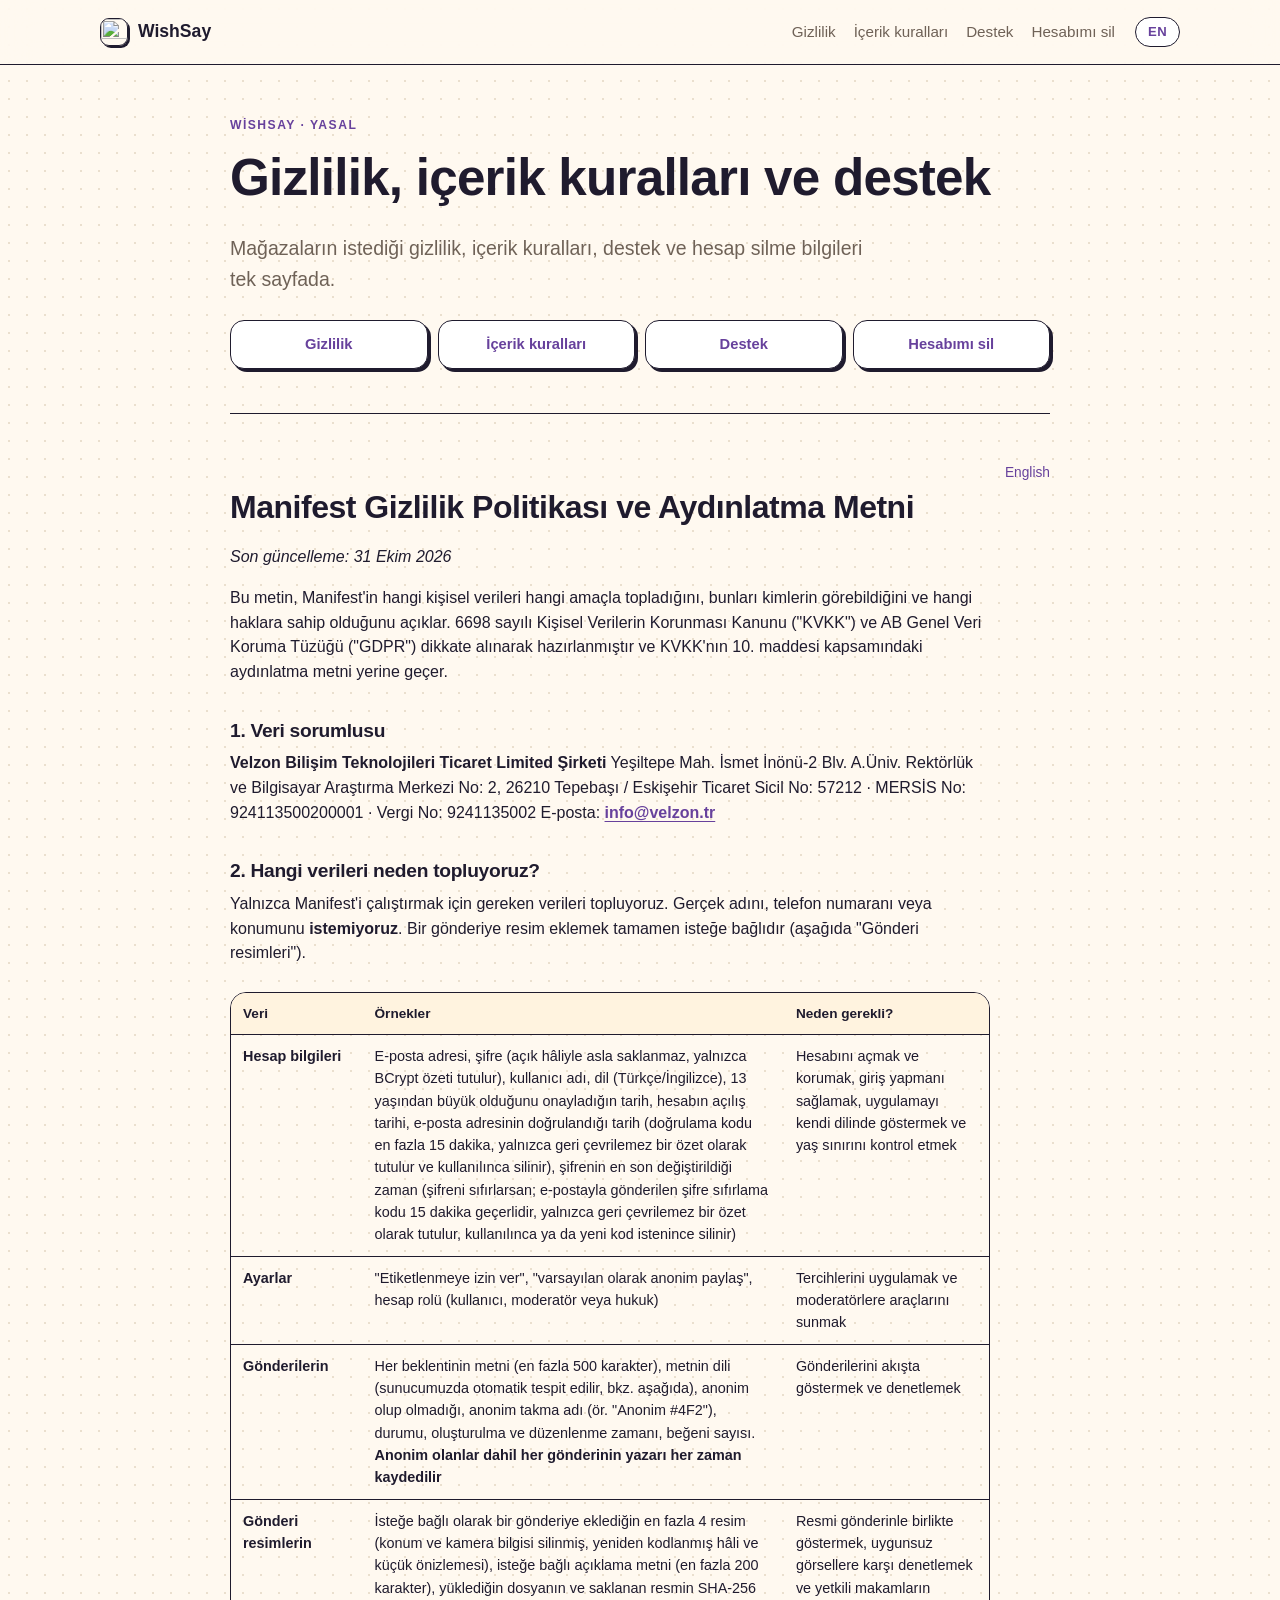
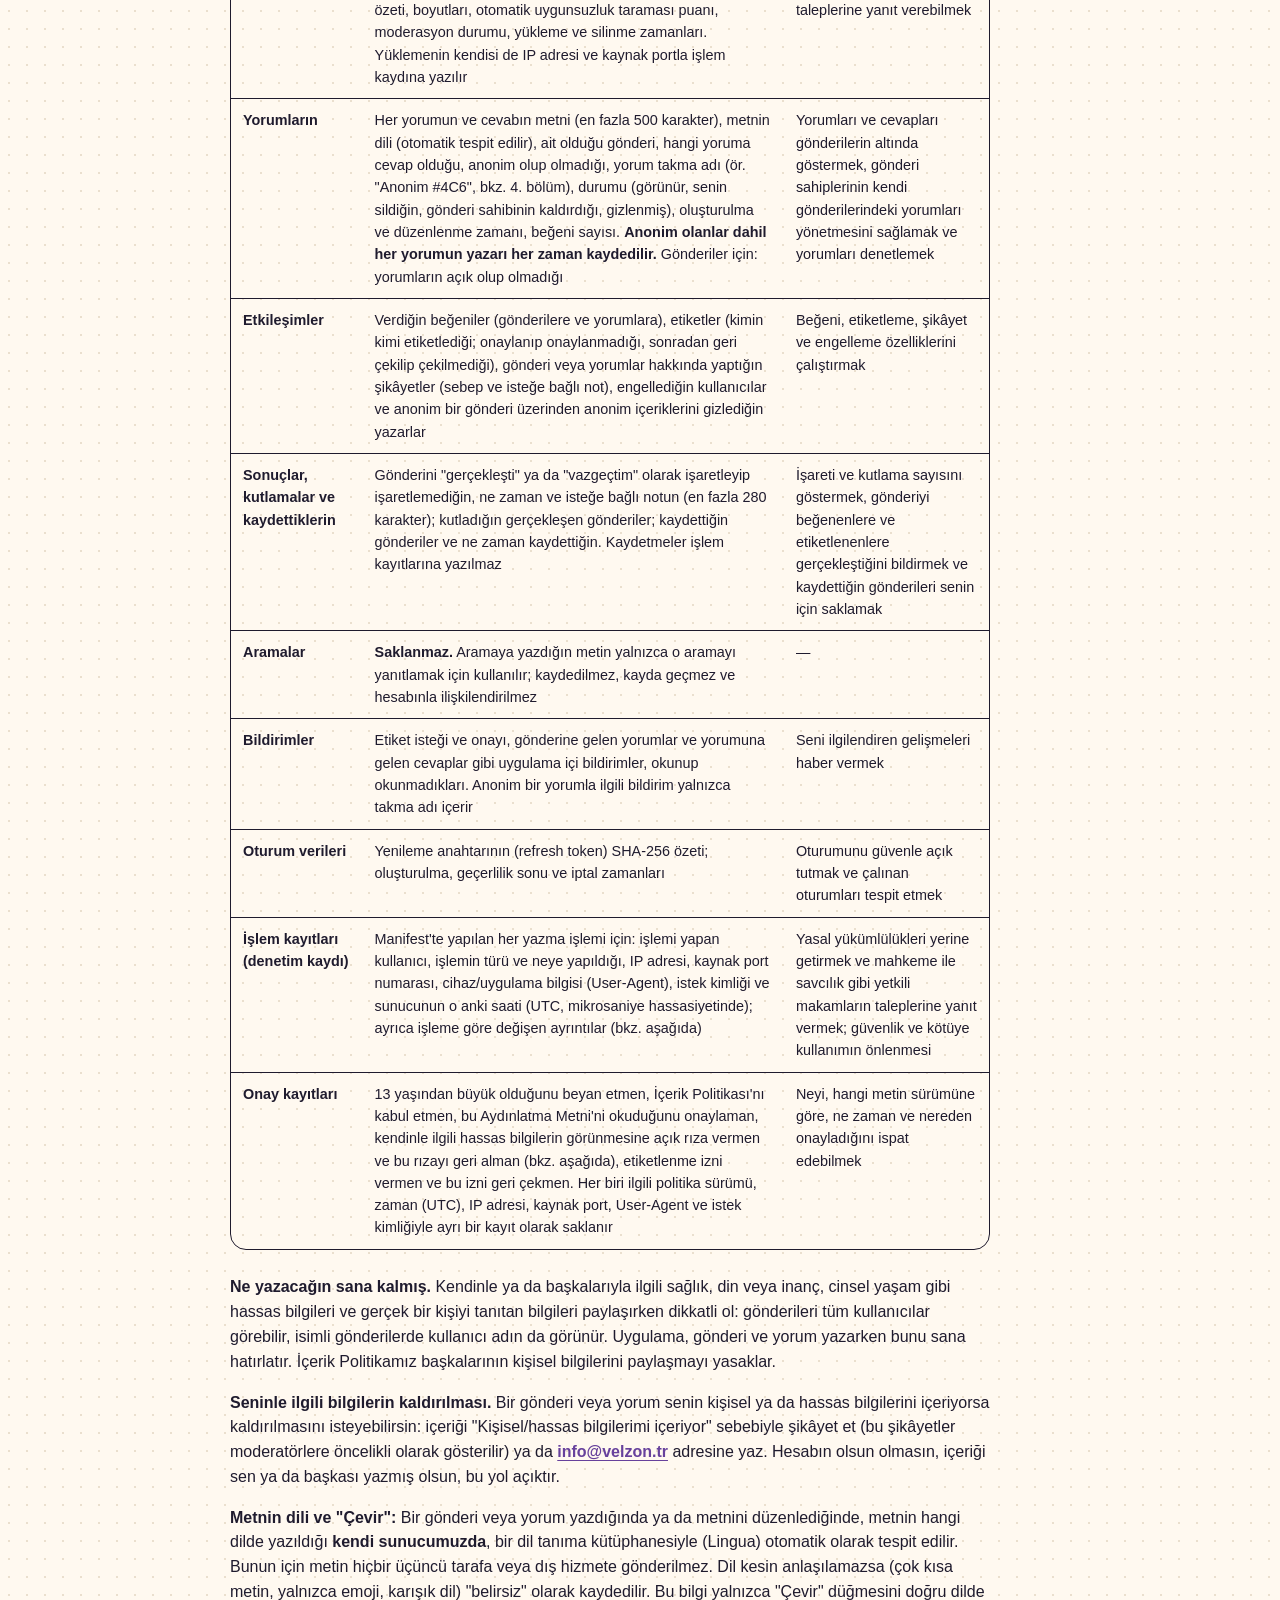
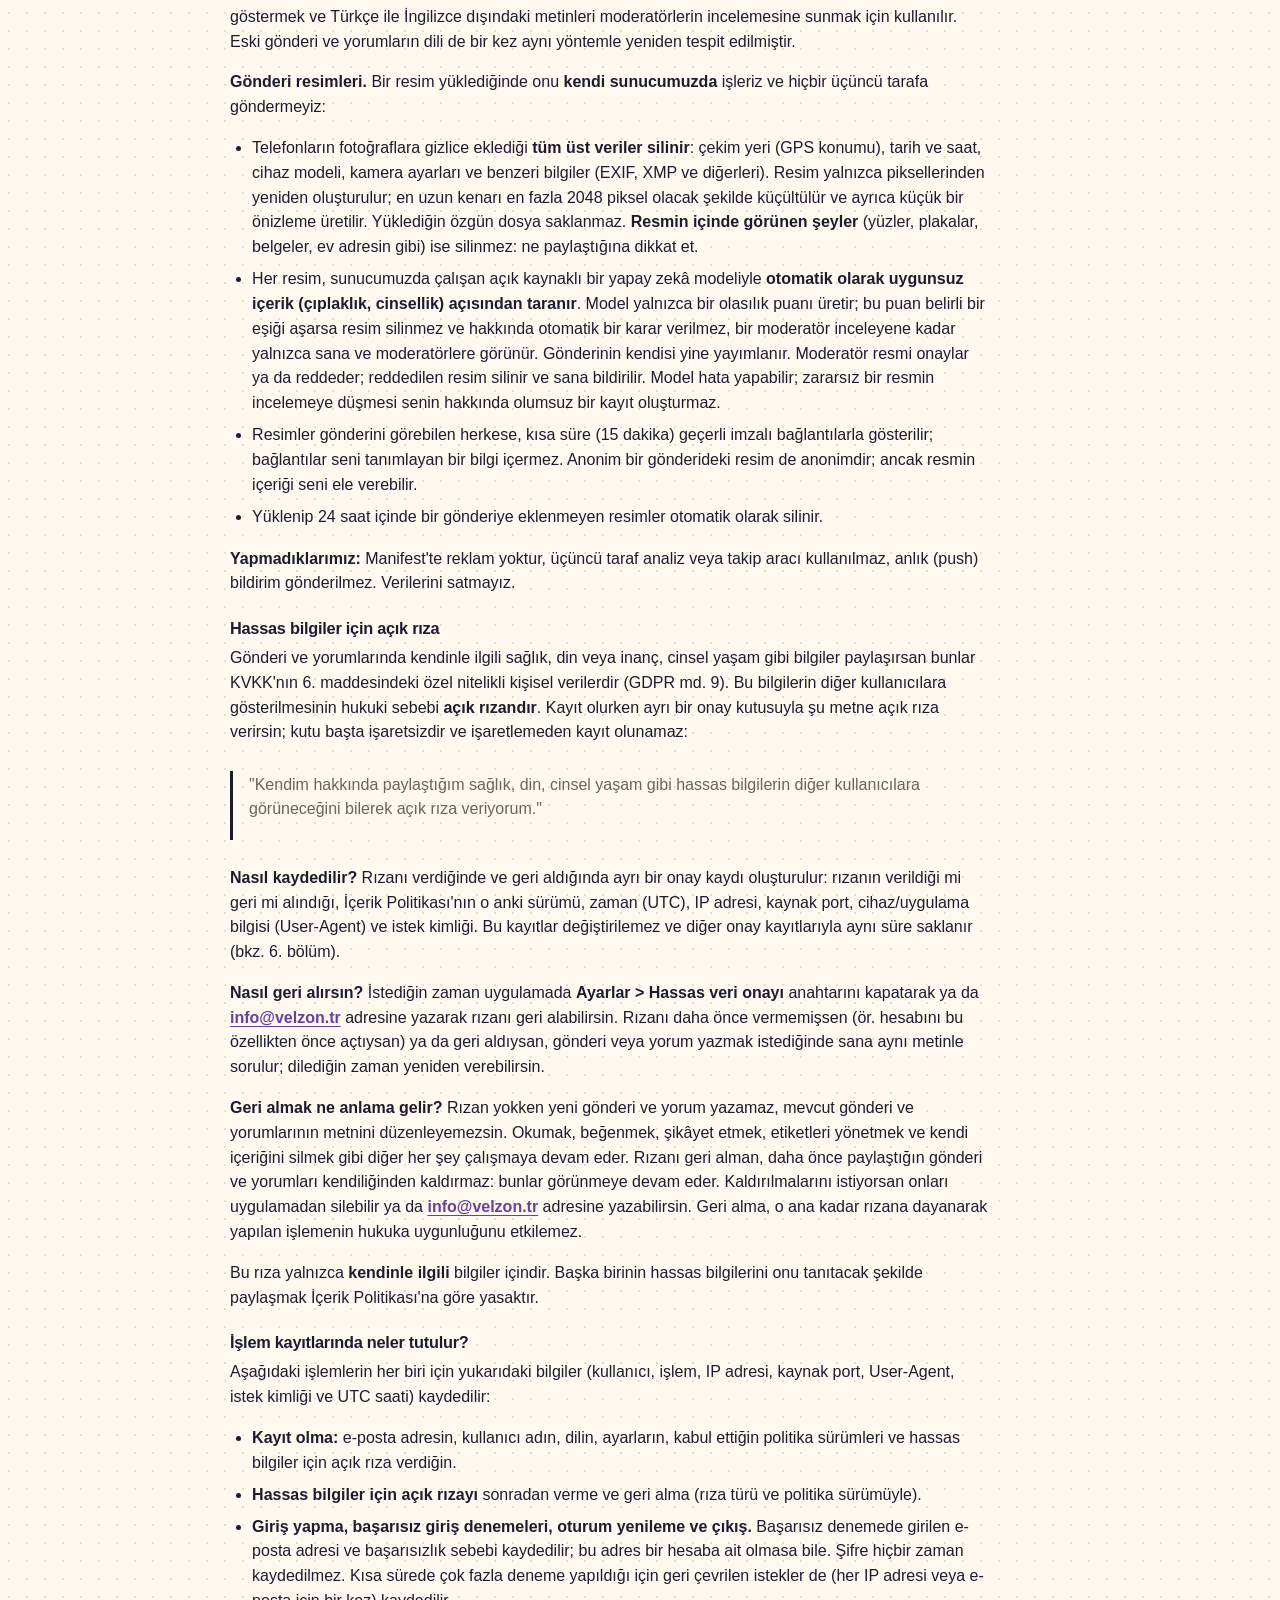
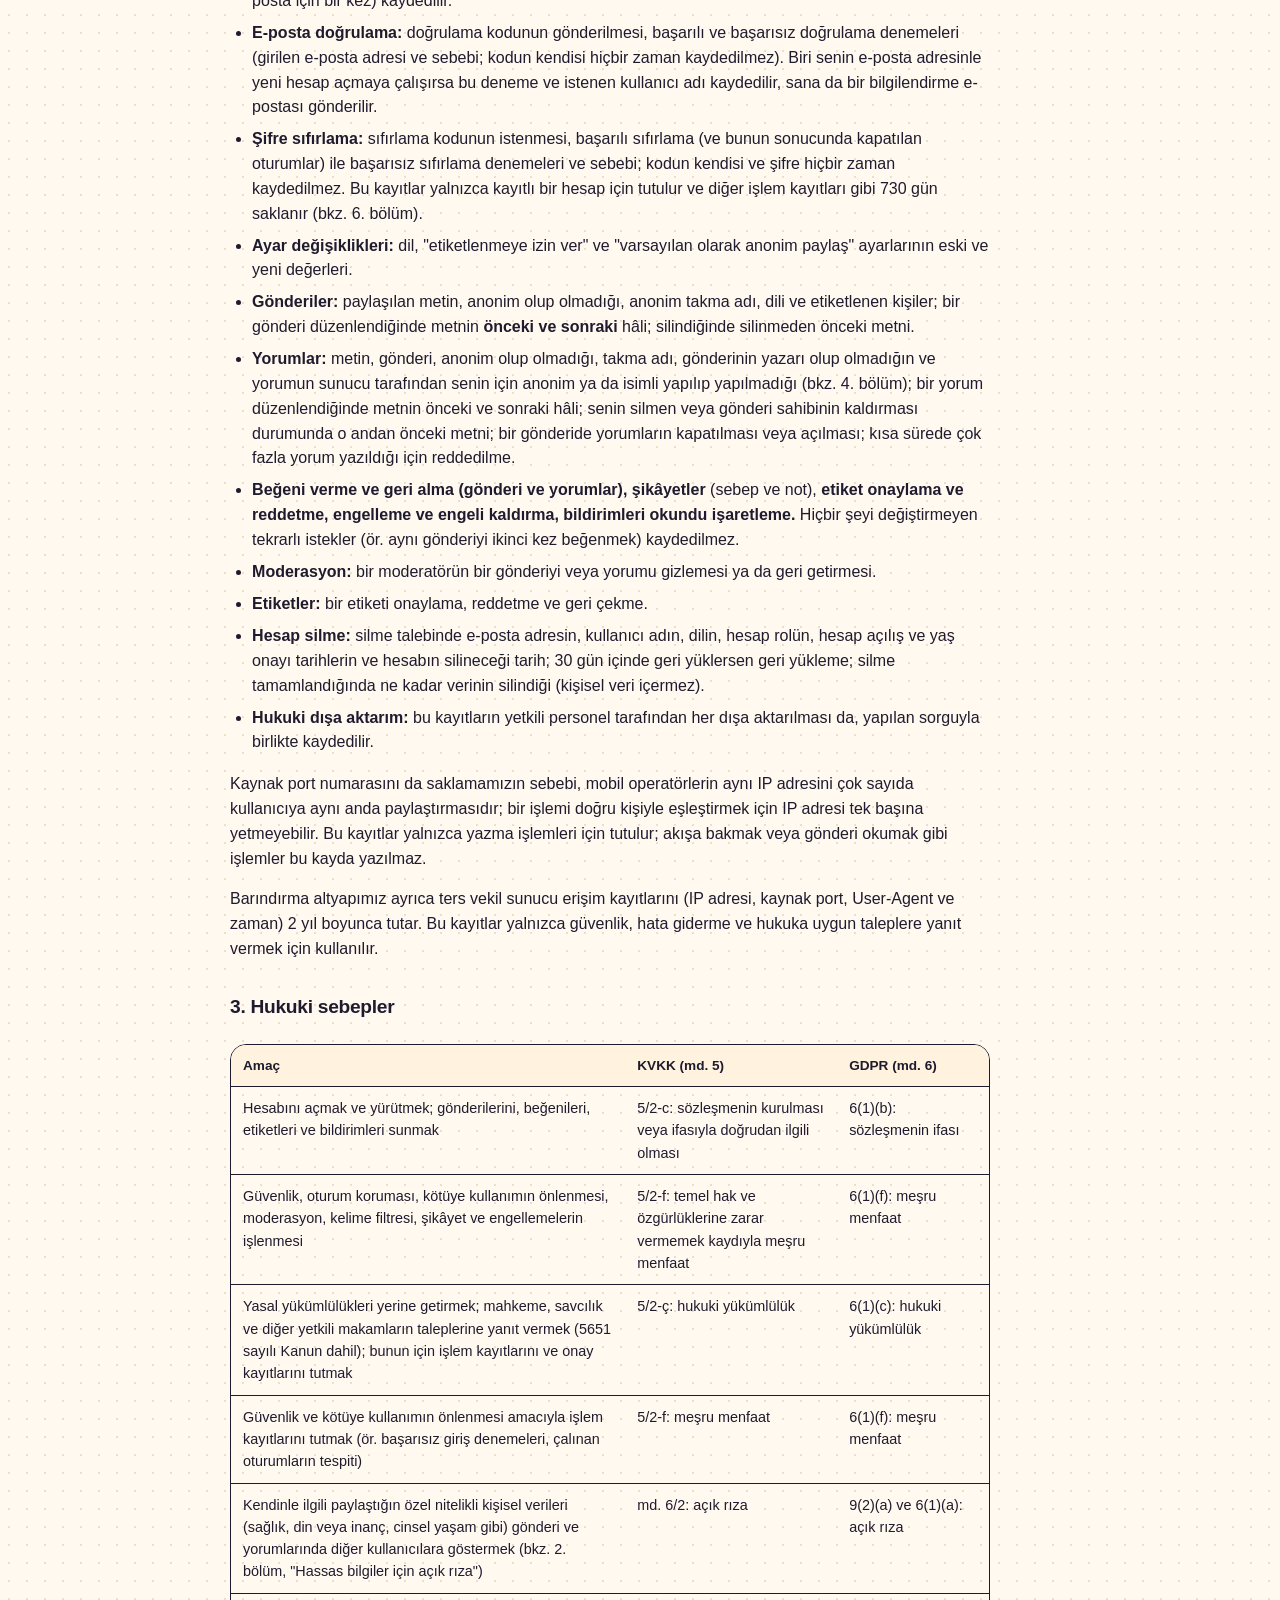
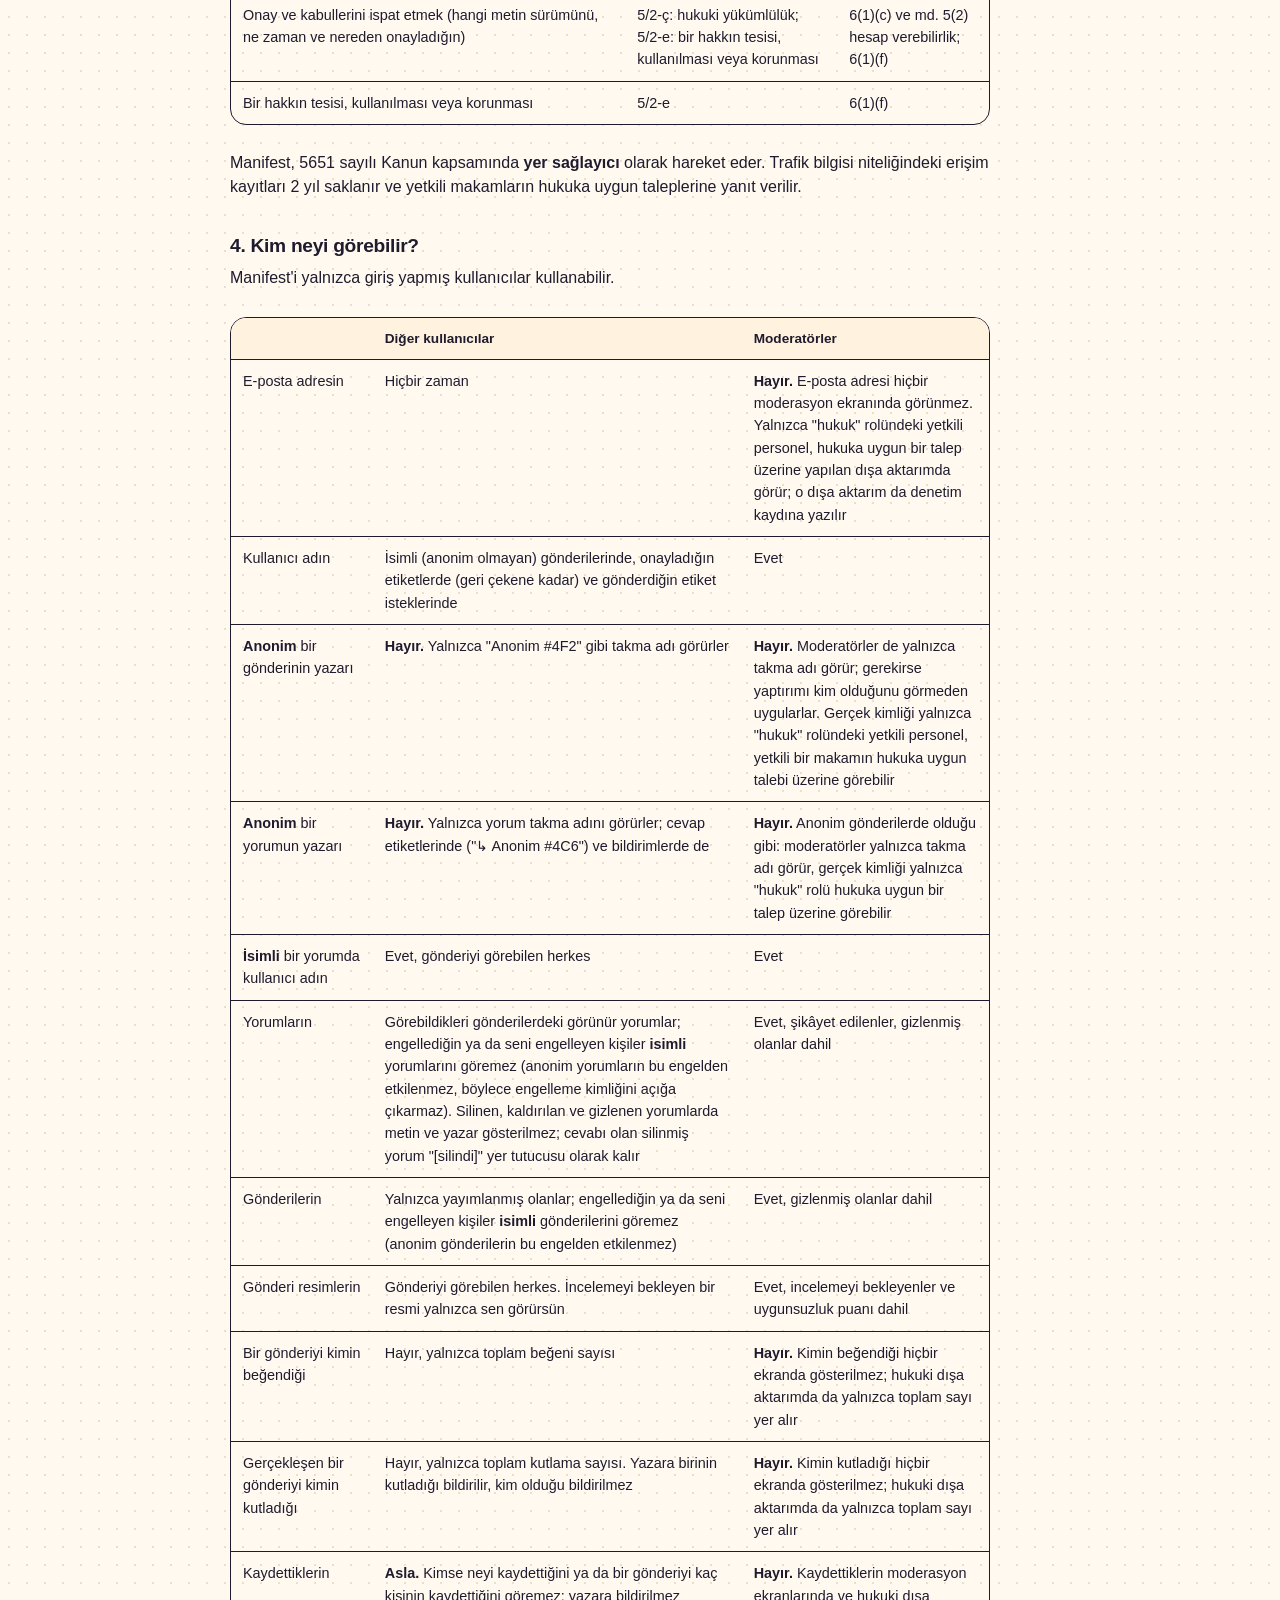
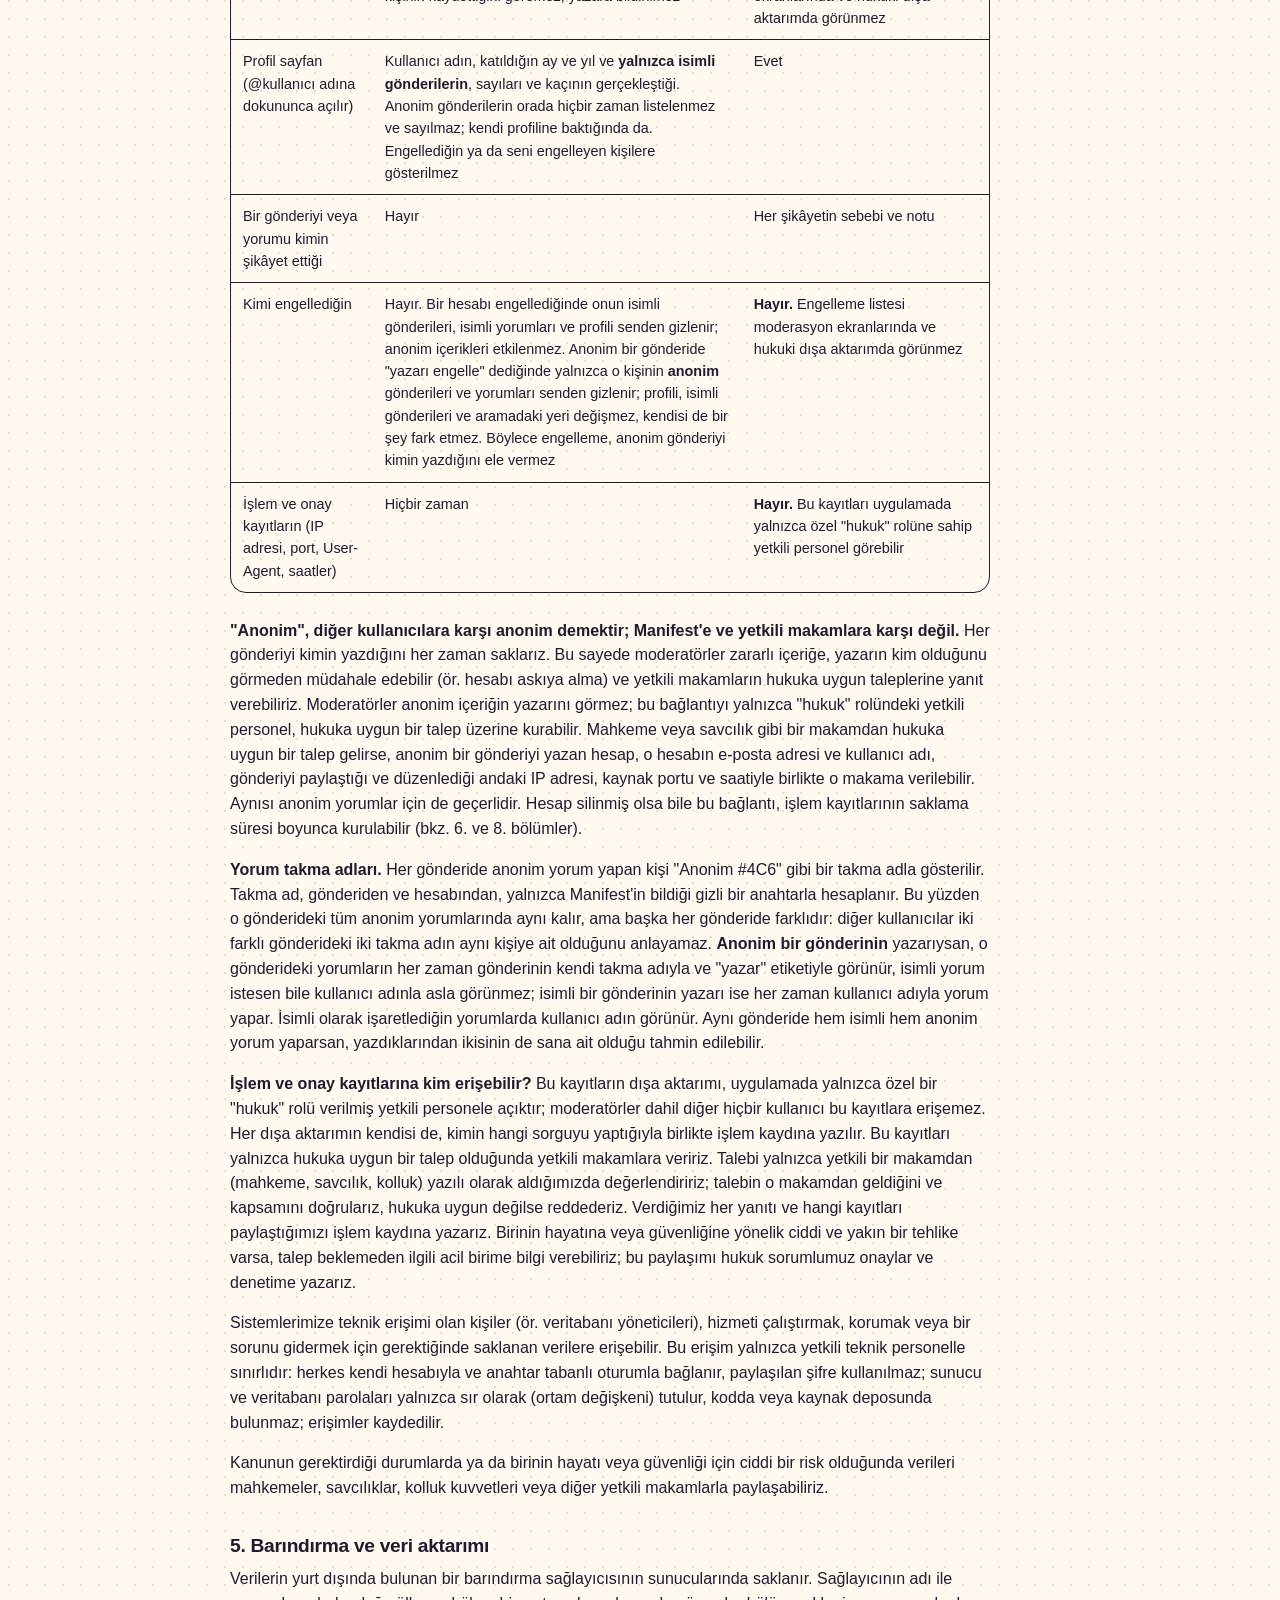
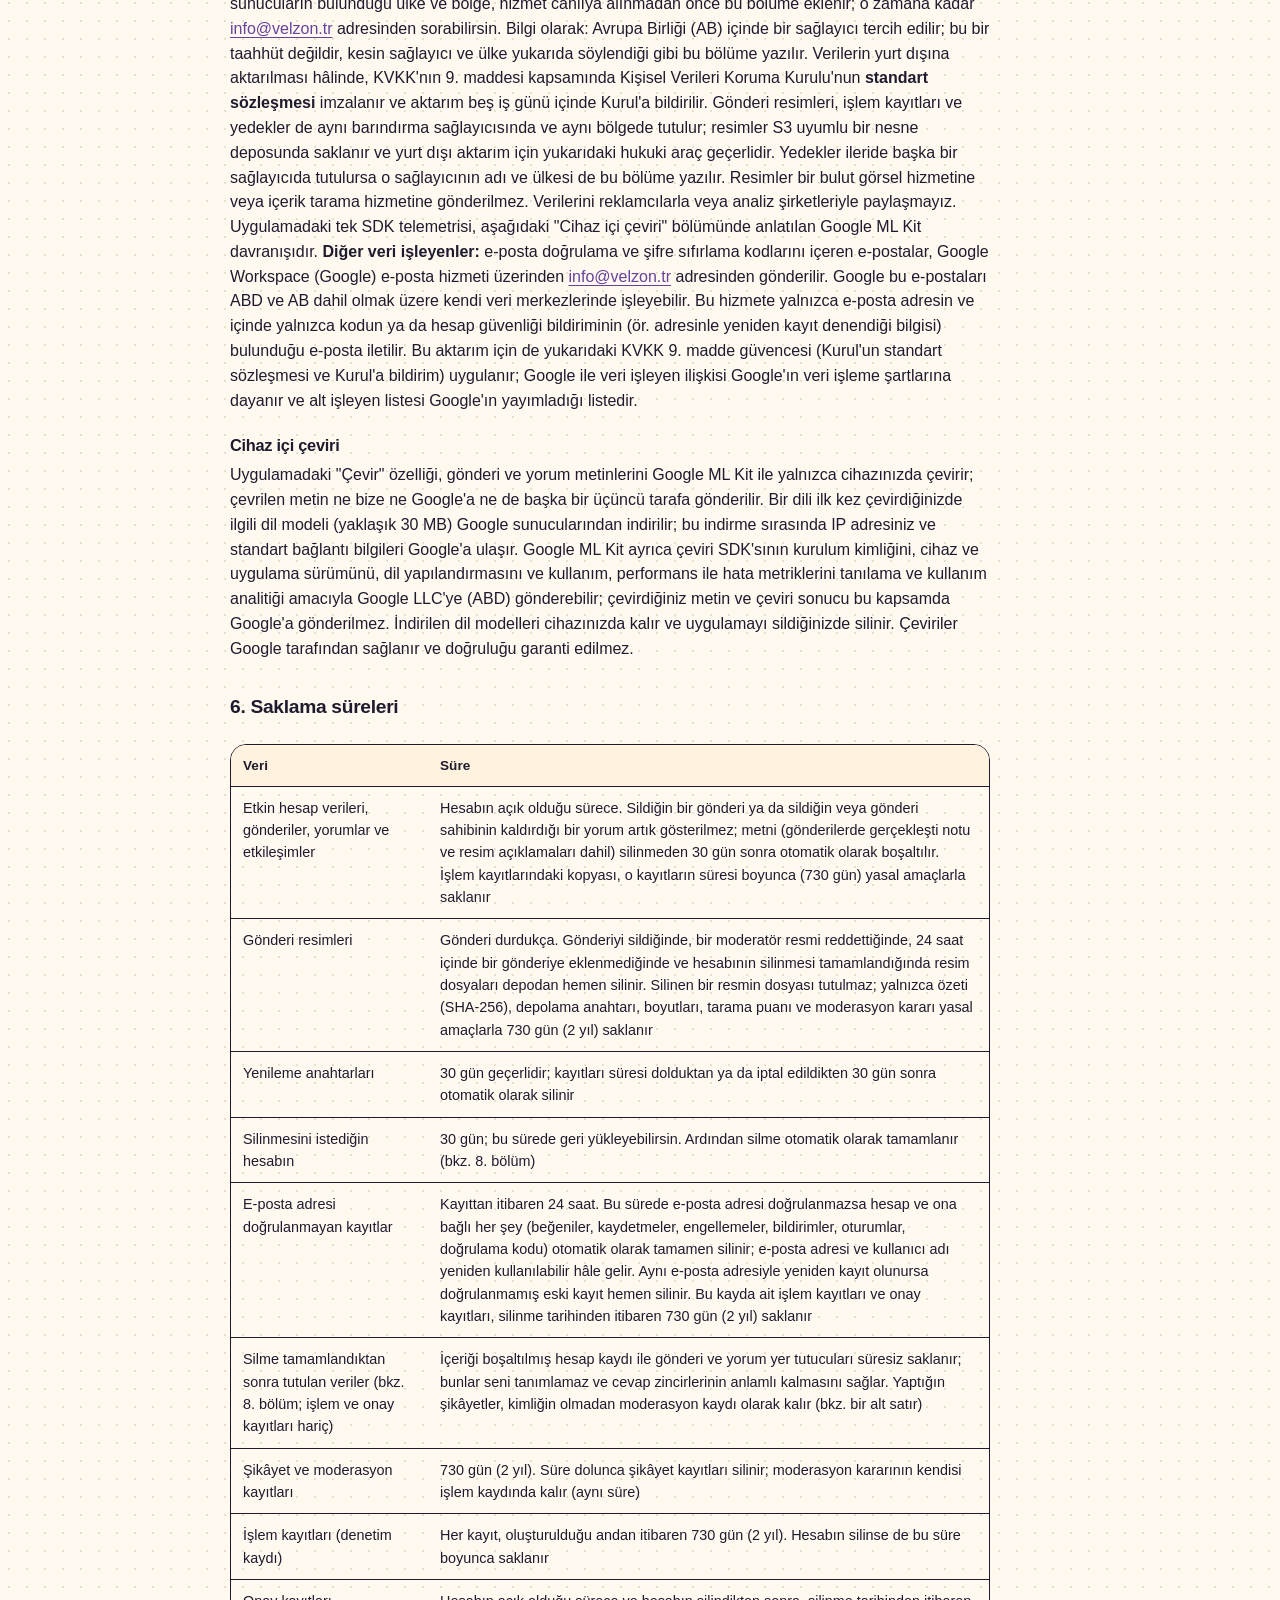
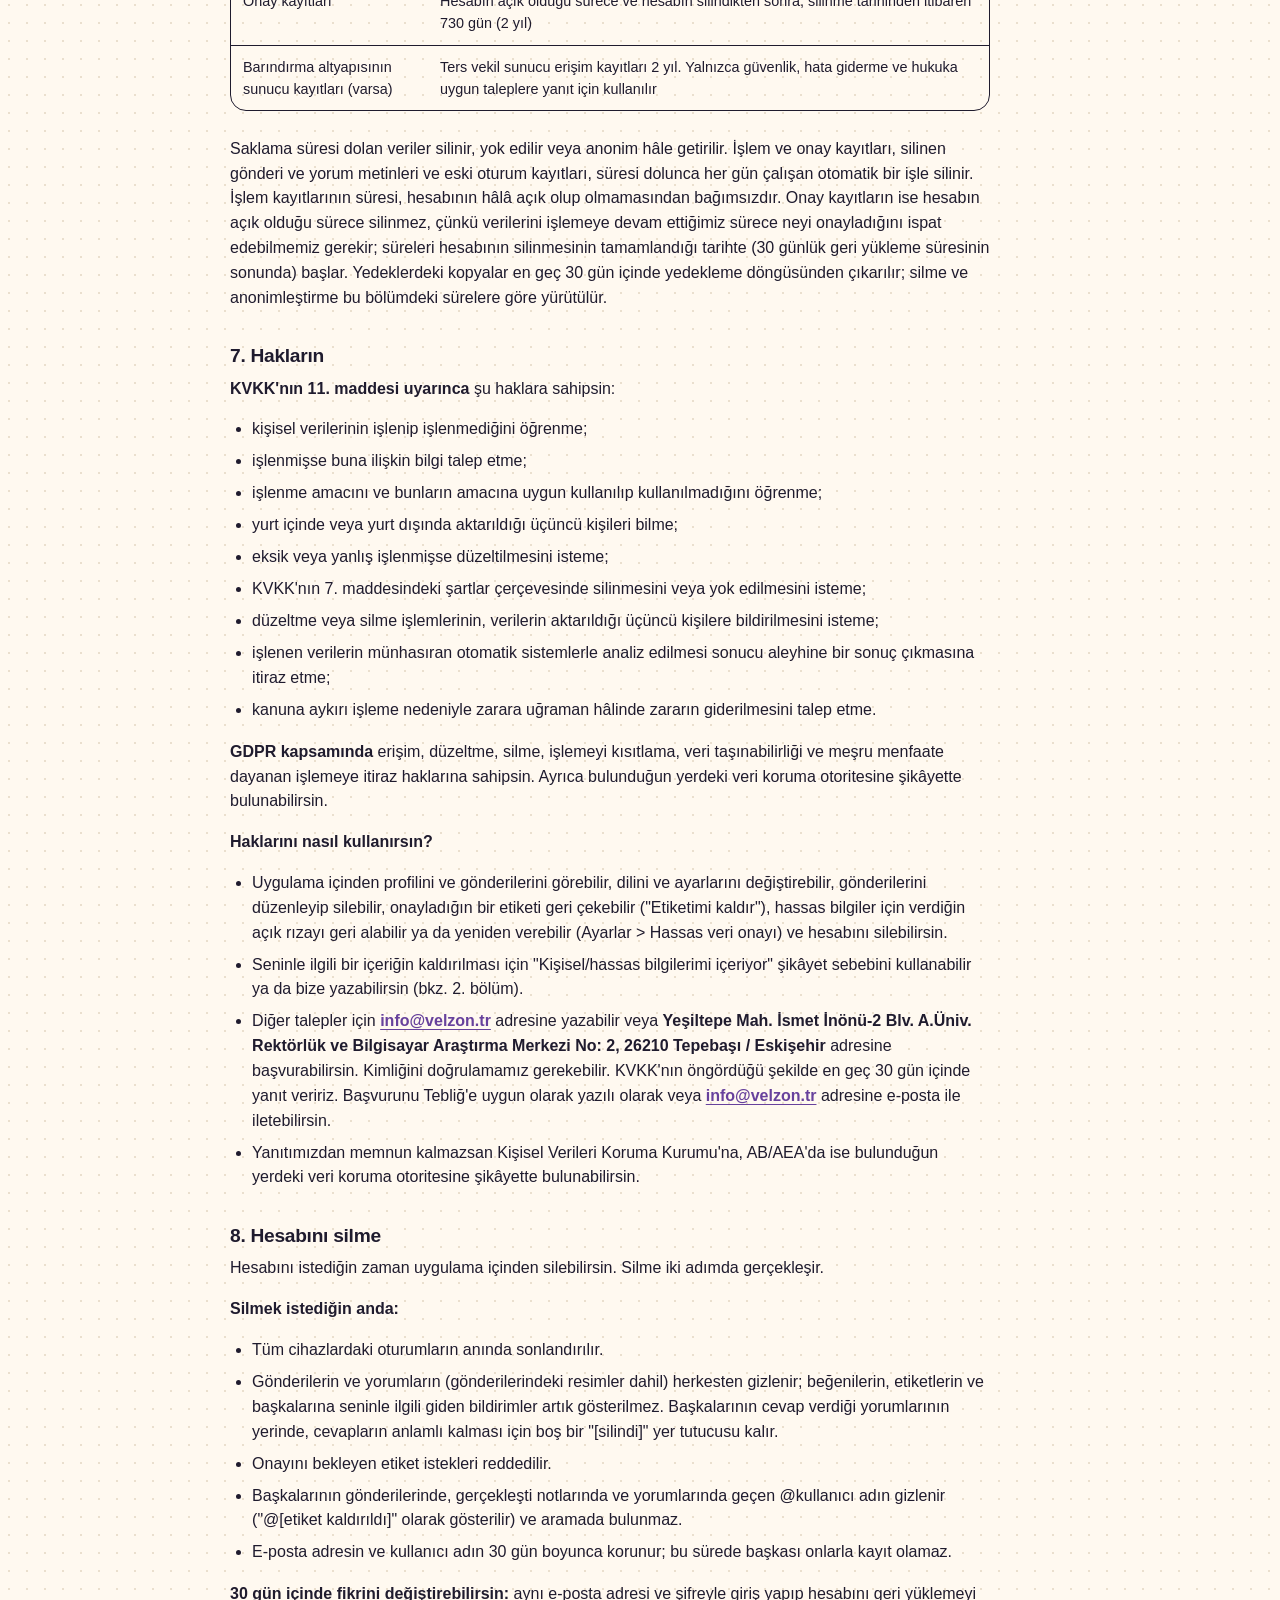
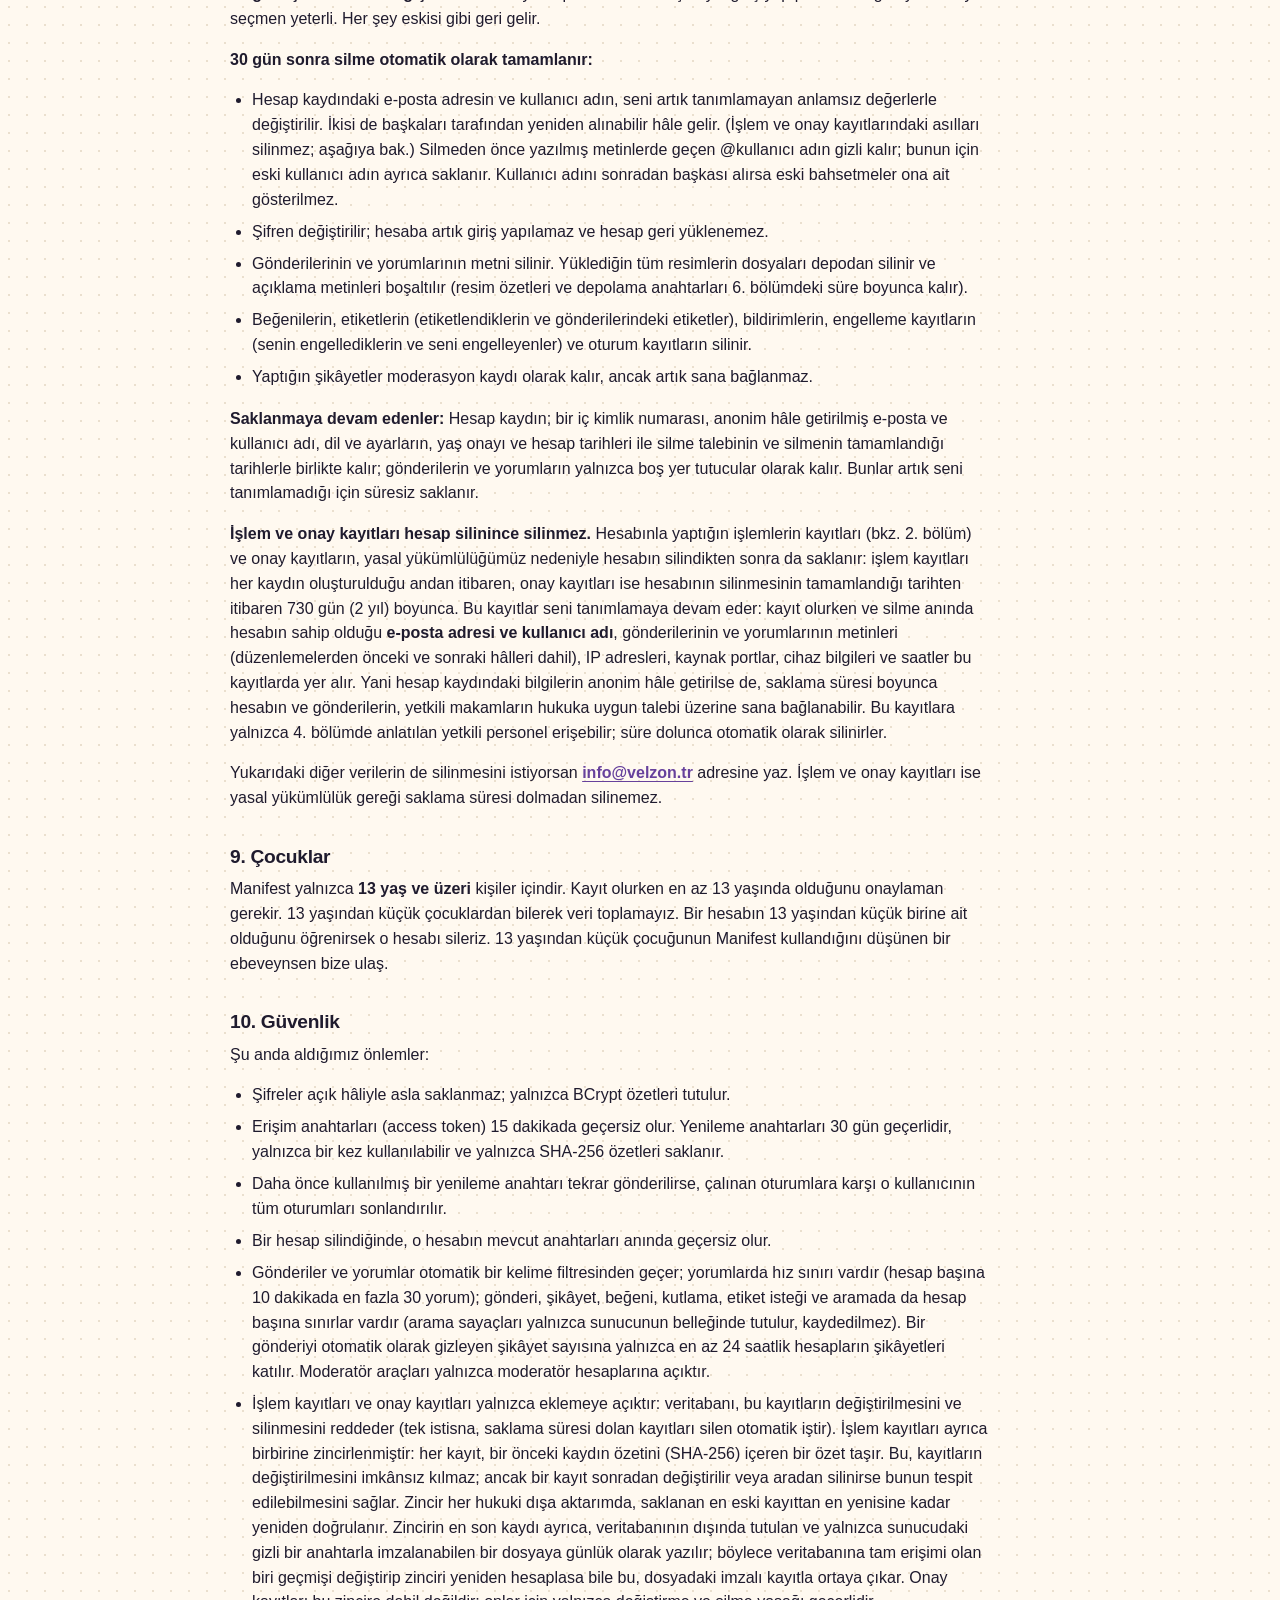
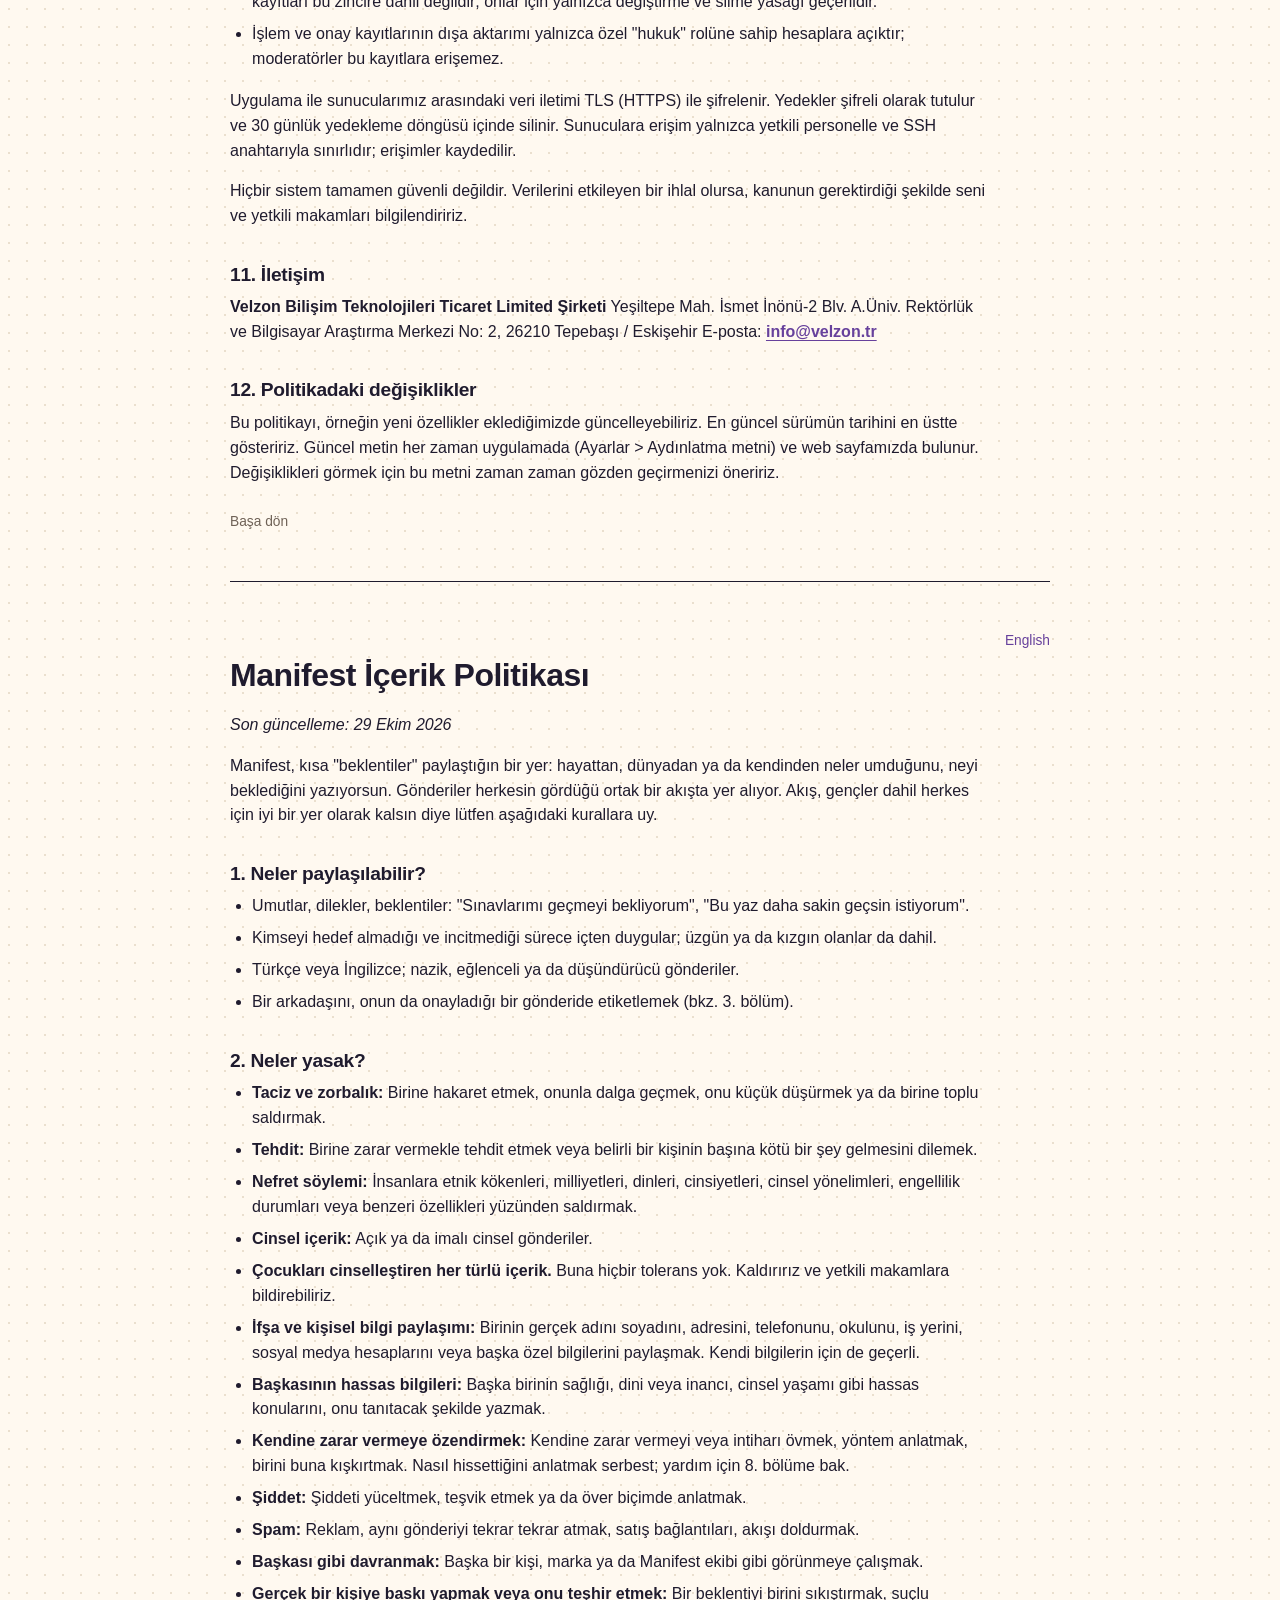
==== index.html @ 41df198c "Yasal sayfa: 2026-11-01" ====
<!doctype html>
<html lang="tr">
<head>
<meta charset="utf-8">
<meta name="viewport" content="width=device-width, initial-scale=1">
<title>WishSay — Gizlilik, içerik kuralları, destek ve hesap silme</title>
<meta name="description" content="WishSay gizlilik politikası ve KVKK/GDPR aydınlatma metni, içerik kuralları, destek/SSS ve hesap silme adımları tek sayfada.">
<meta name="color-scheme" content="light dark">
<meta name="theme-color" content="#FFF9F0" media="(prefers-color-scheme: light)">
<meta name="theme-color" content="#0E1030" media="(prefers-color-scheme: dark)">
<link rel="canonical" href="https://denizaydogdu.github.io/wishsay-legal/">
<link rel="alternate" hreflang="tr" href="https://denizaydogdu.github.io/wishsay-legal/">
<link rel="alternate" hreflang="en" href="https://denizaydogdu.github.io/wishsay-legal/en/">
<link rel="alternate" hreflang="x-default" href="https://denizaydogdu.github.io/wishsay-legal/">
<link rel="icon" href="/wishsay-legal/img/icon-512.png" sizes="512x512" type="image/png">
<link rel="apple-touch-icon" href="/wishsay-legal/img/icon-180.png">
<style>
/* WishSay yasal sayfası — W-077. Ağ fontu, izleme ve istemci betiği yok. */
/* WOFF2'ler uygulamadaki TTF'lerden yalnız sitede geçen karakterlere indirgenir
   (scripts/make-fonts.sh); TTF baytları uygulamayla aynı kalır. */

@font-face {
  font-family: "Fredoka";
  src: url("/wishsay-legal/fonts/Fredoka-SemiBold.woff2") format("woff2"),
       url("/wishsay-legal/fonts/Fredoka-SemiBold.ttf") format("truetype");
  font-style: normal;
  font-weight: 600;
  font-display: swap;
}

@font-face {
  font-family: "Fredoka";
  src: url("/wishsay-legal/fonts/Fredoka-Bold.woff2") format("woff2"),
       url("/wishsay-legal/fonts/Fredoka-Bold.ttf") format("truetype");
  font-style: normal;
  font-weight: 700;
  font-display: swap;
}

@font-face {
  font-family: "Nunito";
  src: url("/wishsay-legal/fonts/Nunito-Regular.woff2") format("woff2"),
       url("/wishsay-legal/fonts/Nunito-Regular.ttf") format("truetype");
  font-style: normal;
  font-weight: 400;
  font-display: swap;
}

@font-face {
  font-family: "Nunito";
  src: url("/wishsay-legal/fonts/Nunito-SemiBold.woff2") format("woff2"),
       url("/wishsay-legal/fonts/Nunito-SemiBold.ttf") format("truetype");
  font-style: normal;
  font-weight: 600;
  font-display: swap;
}

@font-face {
  font-family: "Nunito";
  src: url("/wishsay-legal/fonts/Nunito-ExtraBold.woff2") format("woff2"),
       url("/wishsay-legal/fonts/Nunito-ExtraBold.ttf") format("truetype");
  font-style: normal;
  font-weight: 800;
  font-display: swap;
}

:root {
  color-scheme: light dark;
  --ink: #1f1b2e;
  --muted: #6f6257;
  --bg: #fff9f0;
  --dot: #eadfce;
  --surface: #ffffff;
  --surface-solid: #ffffff;
  --tint: #fff3df;
  --border: #1f1b2e;
  --border-strong: #1f1b2e;
  --primary: #9be58a;
  --on-primary: #1f1b2e;
  --selected: #c9a7ff;
  --link: #67419c;
  --link-hover: #4c287f;
  --amber-bg: #fff4d6;
  --amber-line: #d33a22;
  --small-shadow: 3px 3px 0 #1f1b2e;
  --radius: 18px;
  --wrap: 1120px;
}

@media (prefers-color-scheme: dark) {
  :root {
    --ink: #f1f2ff;
    --muted: #9aa0d6;
    --bg: #0e1030;
    --dot: transparent;
    --surface: rgb(255 255 255 / 7%);
    --surface-solid: #191b46;
    --tint: rgb(255 255 255 / 4%);
    --border: rgb(255 255 255 / 16%);
    --border-strong: rgb(255 255 255 / 40%);
    --primary: #c6ff3d;
    --on-primary: #0e1030;
    --selected: #c6ff3d;
    --link: #3de0ff;
    --link-hover: #8cebff;
    --amber-bg: #33280f;
    --amber-line: #ff6b6b;
    --small-shadow: 0 4px 12px rgb(255 61 154 / 22%);
  }
}

*,
*::before,
*::after {
  box-sizing: border-box;
}

html {
  -webkit-text-size-adjust: 100%;
  scroll-behavior: smooth;
}

body {
  margin: 0;
  background-color: var(--bg);
  background-image: radial-gradient(circle, var(--dot) 1px, transparent 1.15px);
  background-size: 18px 18px;
  color: var(--ink);
  font-family: "Nunito", -apple-system, BlinkMacSystemFont, "Segoe UI", sans-serif;
  font-size: 17px;
  line-height: 1.55;
  text-rendering: optimizeLegibility;
  overflow-x: hidden;
}

@media (prefers-color-scheme: dark) {
  body {
    background-image:
      radial-gradient(circle at 12% 4%, rgb(255 61 154 / 12%), transparent 20rem),
      radial-gradient(circle at 88% 10%, rgb(61 224 255 / 10%), transparent 22rem),
      radial-gradient(circle at 50% 96%, rgb(198 255 61 / 7%), transparent 24rem);
    background-size: auto;
    background-repeat: no-repeat;
    background-attachment: fixed;
  }
}

img {
  max-width: 100%;
  height: auto;
}

a {
  color: var(--link);
  text-underline-offset: 3px;
}

a:hover {
  color: var(--link-hover);
}

:focus-visible {
  outline: 3px solid var(--primary);
  outline-offset: 2px;
  border-radius: 4px;
}

h1,
h2,
h3,
h4 {
  font-family: "Fredoka", "Nunito", sans-serif;
  font-weight: 600;
  line-height: 1.15;
  letter-spacing: -0.015em;
  margin: 0 0 0.5em;
}

h1,
h2 {
  font-weight: 700;
}

h1 {
  font-size: clamp(2rem, 1.4rem + 2.6vw, 3.2rem);
}

h2 {
  font-size: clamp(1.45rem, 1.2rem + 1vw, 2rem);
  margin-top: 0;
  scroll-margin-top: 84px;
}

h3 {
  font-size: 1.12rem;
}

p {
  margin: 0 0 1em;
}

ul,
ol {
  margin: 0 0 1em;
  padding-left: 1.25em;
}

.wrap {
  width: 100%;
  max-width: var(--wrap);
  margin-inline: auto;
  padding-inline: 20px;
}

.skip {
  position: absolute;
  left: -9999px;
  top: 8px;
  background: var(--surface);
  padding: 10px 14px;
  border-radius: 10px;
  border: 1px solid var(--border);
  z-index: 10;
}

.skip:focus {
  left: 12px;
}

.muted {
  color: var(--muted);
}

.small {
  font-size: 0.86rem;
}

/* ---------- header ---------- */

.site-header {
  position: sticky;
  top: 0;
  z-index: 2;
  border-bottom: 1px solid var(--border);
  background: color-mix(in srgb, var(--bg) 88%, transparent);
  backdrop-filter: blur(16px);
}

.header-inner {
  display: flex;
  align-items: center;
  gap: 20px;
  min-height: 64px;
}

.brand {
  display: inline-flex;
  align-items: center;
  gap: 10px;
  font-family: "Fredoka", "Nunito", sans-serif;
  font-weight: 700;
  font-size: 1.1rem;
  color: var(--ink);
  text-decoration: none;
  margin-right: auto;
}

.brand img {
  border-radius: 9px;
  border: 1px solid var(--border-strong);
  box-shadow: 2px 2px 0 var(--ink);
}

.site-nav {
  display: flex;
  gap: 18px;
  font-size: 0.95rem;
}

.site-nav a {
  color: var(--muted);
  text-decoration: none;
}

.site-nav a:hover {
  color: var(--ink);
}

.lang {
  border: 1px solid var(--border-strong);
  border-radius: 999px;
  padding: 4px 12px;
  font-size: 0.82rem;
  font-family: "Fredoka", "Nunito", sans-serif;
  font-weight: 600;
  background: var(--surface);
  text-decoration: none;
  letter-spacing: 0.03em;
}

/* ---------- page head ---------- */

.page {
  max-width: 900px;
  padding-block: clamp(28px, 4vw, 52px) clamp(40px, 5vw, 64px);
}

.legal-page {
  max-width: 860px;
}

.page-head {
  margin-bottom: clamp(28px, 4vw, 44px);
}

.eyebrow {
  text-transform: uppercase;
  letter-spacing: 0.12em;
  font-size: 0.76rem;
  font-weight: 800;
  color: var(--link);
  margin-bottom: 14px;
}

.lead {
  font-size: clamp(1.05rem, 1rem + 0.35vw, 1.22rem);
  color: var(--muted);
  max-width: 60ch;
}

.toc {
  display: grid;
  grid-template-columns: repeat(4, minmax(0, 1fr));
  gap: 10px;
  margin-top: 26px;
}

.toc a {
  display: block;
  padding: 12px 14px;
  border: 1px solid var(--border-strong);
  border-radius: 14px;
  background: var(--surface);
  box-shadow: var(--small-shadow);
  font-family: "Fredoka", "Nunito", sans-serif;
  font-weight: 600;
  font-size: 0.92rem;
  text-decoration: none;
  text-align: center;
}

.toc a:hover {
  border-color: var(--link);
  color: var(--link);
}

/* ---------- sections ---------- */

.legal-section,
.page-section {
  padding-block: clamp(30px, 4vw, 48px);
  border-top: 1px solid var(--border);
  scroll-margin-top: 64px;
}

.section-lang {
  margin: 0 0 6px;
  text-align: right;
  font-size: 0.86rem;
}

.section-lang a {
  text-decoration: none;
}

.back {
  margin: 26px 0 0;
  font-size: 0.86rem;
}

.back a {
  color: var(--muted);
  text-decoration: none;
}

.back a:hover {
  color: var(--ink);
}

/* ---------- legal documents ---------- */

.legal {
  max-width: 760px;
}

.legal h2 {
  font-size: clamp(1.45rem, 1.2rem + 1vw, 2rem);
  margin-bottom: 0.6em;
}

.legal h3 {
  font-size: 1.2rem;
  margin-top: 1.8em;
}

.legal h4 {
  font-size: 1.02rem;
  margin-top: 1.4em;
}

.legal p,
.legal li {
  font-size: 1rem;
}

.legal ul,
.legal ol {
  padding-left: 1.3em;
}

.legal li {
  margin-bottom: 0.45em;
}

.legal hr {
  border: 0;
  border-top: 1px solid var(--border);
  margin: 2em 0;
}

.legal blockquote {
  margin: 1.5em 0;
  padding: 2px 0 2px 16px;
  border-left: 3px solid var(--border);
  color: var(--muted);
}

.legal blockquote.draft {
  background: var(--amber-bg);
  border-left: 5px solid var(--amber-line);
  border-radius: 0 12px 12px 0;
  padding: 14px 18px;
  color: var(--ink);
}

.legal blockquote.draft p {
  margin: 0;
}

.legal .table-wrap {
  overflow-x: auto;
  margin: 1.5em 0;
  border: 1px solid var(--border-strong);
  border-radius: 16px;
}

.legal table {
  border-collapse: collapse;
  width: 100%;
  min-width: 560px;
  font-size: 0.9rem;
}

.legal th,
.legal td {
  text-align: left;
  vertical-align: top;
  padding: 10px 12px;
  border-bottom: 1px solid var(--border);
}

.legal th {
  background: var(--tint);
  font-size: 0.85rem;
}

.legal tr:last-child td {
  border-bottom: 0;
}

/* ---------- support / deletion ---------- */

.panel {
  background: var(--surface);
  border: 1px solid var(--border-strong);
  border-radius: var(--radius);
  padding: clamp(20px, 3vw, 28px);
  margin-block: 20px;
  box-shadow: var(--small-shadow);
}

.big-mail {
  font-size: 1.3rem;
  font-weight: 700;
  margin-bottom: 8px;
  word-break: break-word;
}

/* W-092: licences/credits line; the long repo path must wrap on a 320 px phone. */
.credits p {
  margin: 0;
  overflow-wrap: anywhere;
}

.faq {
  display: grid;
  gap: 10px;
}

.faq details {
  background: var(--surface);
  border: 1px solid var(--border-strong);
  border-radius: 16px;
  padding: 4px 18px;
}

.faq summary {
  cursor: pointer;
  font-weight: 600;
  padding-block: 12px;
}

.faq details p {
  margin: 0 0 14px;
  color: var(--muted);
}

.callout {
  background: var(--amber-bg);
  border-left: 5px solid var(--amber-line);
  border-radius: 0 16px 16px 0;
  padding: 20px 22px;
  margin-top: 30px;
}

.callout h3 {
  font-size: 1.15rem;
}

.callout p {
  margin: 0;
}

.callout-inline {
  background: var(--tint);
  border: 1px solid var(--border-strong);
  border-radius: 16px;
  padding: 14px 18px;
}

.split {
  display: grid;
  grid-template-columns: repeat(auto-fit, minmax(280px, 1fr));
  gap: 20px;
  align-items: start;
}

.ordered {
  margin: 0;
  padding-left: 1.2em;
}

.ordered li {
  margin-bottom: 8px;
}

.check-list {
  list-style: none;
  padding: 0;
  display: grid;
  gap: 10px;
}

.check-list li {
  position: relative;
  padding-left: 30px;
}

.check-list li::before {
  content: "✓";
  position: absolute;
  left: 0;
  top: 0;
  color: var(--link);
  font-weight: 700;
}

.btn {
  display: inline-flex;
  align-items: center;
  justify-content: center;
  gap: 8px;
  padding: 12px 18px;
  border-radius: 16px;
  border: 2px solid transparent;
  font-family: "Fredoka", "Nunito", sans-serif;
  font-weight: 600;
  font-size: 0.98rem;
  text-decoration: none;
  line-height: 1.2;
  cursor: pointer;
}

.btn-secondary {
  background: var(--surface);
  border-color: var(--border-strong);
  color: var(--ink);
  box-shadow: var(--small-shadow);
}

.btn-secondary:hover {
  border-color: var(--link);
  color: var(--link);
}

/* ---------- footer ---------- */

.site-footer {
  border-top: 1px solid var(--border);
  padding-block: 40px;
  margin-top: 24px;
  background: color-mix(in srgb, var(--surface-solid) 82%, transparent);
}

.footer-grid {
  display: grid;
  grid-template-columns: minmax(0, 2fr) repeat(2, minmax(0, 1fr));
  gap: 32px;
}

.footer-grid h2 {
  font-size: 0.8rem;
  text-transform: uppercase;
  letter-spacing: 0.1em;
  color: var(--muted);
}

.footer-grid ul {
  list-style: none;
  padding: 0;
  margin: 0;
  display: grid;
  gap: 8px;
  font-size: 0.93rem;
}

.footer-grid a {
  text-decoration: none;
}

.brand-line {
  display: flex;
  align-items: center;
  gap: 8px;
  font-family: "Fredoka", "Nunito", sans-serif;
  font-weight: 700;
  margin-bottom: 6px;
}

.brand-line img {
  border-radius: 6px;
}

.pill {
  display: inline-block;
  border: 1px solid var(--border-strong);
  border-radius: 999px;
  padding: 1px 9px;
  font-size: 0.78rem;
  font-weight: 700;
  color: var(--muted);
}

/* ---------- responsive ---------- */

@media (max-width: 820px) {
  .site-nav {
    display: none;
  }

  .toc {
    grid-template-columns: repeat(2, minmax(0, 1fr));
  }
}

@media (max-width: 620px) {
  body {
    font-size: 16px;
  }

  .toc {
    grid-template-columns: 1fr;
  }

  .footer-grid {
    grid-template-columns: 1fr;
  }

  .legal table {
    min-width: 480px;
  }
}

@media (prefers-reduced-motion: reduce) {
  *,
  *::before,
  *::after {
    animation: none !important;
    transition: none !important;
    scroll-behavior: auto !important;
  }
}

@media print {
  .site-header,
  .site-footer,
  .toc,
  .section-lang,
  .back {
    display: none;
  }

  body {
    background: #fff;
    color: #000;
    font-size: 11pt;
  }

  .legal .table-wrap {
    overflow: visible;
  }
}
</style>
</head>
<body>
<a class="skip" href="#main">İçeriğe geç</a>
<header class="site-header">
  <div class="wrap header-inner">
    <a class="brand" href="/wishsay-legal/">
      <img src="/wishsay-legal/img/icon-64.png" alt="" width="28" height="28">
      <span>WishSay</span>
    </a>
    <nav class="site-nav" aria-label="Bölümler">
      <a href="#privacy">Gizlilik</a>
      <a href="#content-policy">İçerik kuralları</a>
      <a href="#support">Destek</a>
      <a href="#account-deletion">Hesabımı sil</a>
    </nav>
    <a class="lang" href="/wishsay-legal/en/" hreflang="en" lang="en">EN</a>
  </div>
</header>
<main id="main">
<div class="wrap page legal-page">
  <header class="page-head">
    <p class="eyebrow">WishSay · Yasal</p>
    <h1>Gizlilik, içerik kuralları ve destek</h1>
    <p class="lead">Mağazaların istediği gizlilik, içerik kuralları, destek ve hesap silme bilgileri tek sayfada.</p>
    <nav class="toc" aria-label="Bu sayfada">
      <a href="#privacy">Gizlilik</a>
      <a href="#content-policy">İçerik kuralları</a>
      <a href="#support">Destek</a>
      <a href="#account-deletion">Hesabımı sil</a>
    </nav>
  </header>

  <section class="legal-section" id="privacy">
<p class="section-lang"><a href="/wishsay-legal/en/#privacy" hreflang="en" lang="en" aria-label="Bu bölümün İngilizcesi">English</a></p>
    <article class="legal">
<h2>Manifest Gizlilik Politikası ve Aydınlatma Metni</h2>
<p><em>Son güncelleme: 31 Ekim 2026</em></p>
<p>Bu metin, Manifest&#39;in hangi kişisel verileri hangi amaçla topladığını, bunları kimlerin görebildiğini ve hangi
haklara sahip olduğunu açıklar. 6698 sayılı Kişisel Verilerin Korunması Kanunu (&quot;KVKK&quot;) ve AB Genel Veri Koruma
Tüzüğü (&quot;GDPR&quot;) dikkate alınarak hazırlanmıştır ve KVKK&#39;nın 10. maddesi kapsamındaki aydınlatma metni yerine
geçer.</p>
<h3>1. Veri sorumlusu</h3>
<p><strong>Velzon Bilişim Teknolojileri Ticaret Limited Şirketi</strong>
Yeşiltepe Mah. İsmet İnönü-2 Blv. A.Üniv. Rektörlük ve Bilgisayar Araştırma Merkezi No: 2, 26210 Tepebaşı / Eskişehir
Ticaret Sicil No: 57212 · MERSİS No: 924113500200001 · Vergi No: 9241135002
E-posta: <strong><a href="mailto:info@velzon.tr">info@velzon.tr</a></strong></p>
<h3>2. Hangi verileri neden topluyoruz?</h3>
<p>Yalnızca Manifest&#39;i çalıştırmak için gereken verileri topluyoruz. Gerçek adını, telefon numaranı veya konumunu
<strong>istemiyoruz</strong>. Bir gönderiye resim eklemek tamamen isteğe bağlıdır (aşağıda &quot;Gönderi resimleri&quot;).</p>
<div class="table-wrap"><table>
<thead>
<tr>
<th>Veri</th>
<th>Örnekler</th>
<th>Neden gerekli?</th>
</tr>
</thead>
<tbody><tr>
<td><strong>Hesap bilgileri</strong></td>
<td>E-posta adresi, şifre (açık hâliyle asla saklanmaz, yalnızca BCrypt özeti tutulur), kullanıcı adı, dil (Türkçe/İngilizce), 13 yaşından büyük olduğunu onayladığın tarih, hesabın açılış tarihi, e-posta adresinin doğrulandığı tarih (doğrulama kodu en fazla 15 dakika, yalnızca geri çevrilemez bir özet olarak tutulur ve kullanılınca silinir), şifrenin en son değiştirildiği zaman (şifreni sıfırlarsan; e-postayla gönderilen şifre sıfırlama kodu 15 dakika geçerlidir, yalnızca geri çevrilemez bir özet olarak tutulur, kullanılınca ya da yeni kod istenince silinir)</td>
<td>Hesabını açmak ve korumak, giriş yapmanı sağlamak, uygulamayı kendi dilinde göstermek ve yaş sınırını kontrol etmek</td>
</tr>
<tr>
<td><strong>Ayarlar</strong></td>
<td>&quot;Etiketlenmeye izin ver&quot;, &quot;varsayılan olarak anonim paylaş&quot;, hesap rolü (kullanıcı, moderatör veya hukuk)</td>
<td>Tercihlerini uygulamak ve moderatörlere araçlarını sunmak</td>
</tr>
<tr>
<td><strong>Gönderilerin</strong></td>
<td>Her beklentinin metni (en fazla 500 karakter), metnin dili (sunucumuzda otomatik tespit edilir, bkz. aşağıda), anonim olup olmadığı, anonim takma adı (ör. &quot;Anonim #4F2&quot;), durumu, oluşturulma ve düzenlenme zamanı, beğeni sayısı. <strong>Anonim olanlar dahil her gönderinin yazarı her zaman kaydedilir</strong></td>
<td>Gönderilerini akışta göstermek ve denetlemek</td>
</tr>
<tr>
<td><strong>Gönderi resimlerin</strong></td>
<td>İsteğe bağlı olarak bir gönderiye eklediğin en fazla 4 resim (konum ve kamera bilgisi silinmiş, yeniden kodlanmış hâli ve küçük önizlemesi), isteğe bağlı açıklama metni (en fazla 200 karakter), yüklediğin dosyanın ve saklanan resmin SHA-256 özeti, boyutları, otomatik uygunsuzluk taraması puanı, moderasyon durumu, yükleme ve silinme zamanları. Yüklemenin kendisi de IP adresi ve kaynak portla işlem kaydına yazılır</td>
<td>Resmi gönderinle birlikte göstermek, uygunsuz görsellere karşı denetlemek ve yetkili makamların taleplerine yanıt verebilmek</td>
</tr>
<tr>
<td><strong>Yorumların</strong></td>
<td>Her yorumun ve cevabın metni (en fazla 500 karakter), metnin dili (otomatik tespit edilir), ait olduğu gönderi, hangi yoruma cevap olduğu, anonim olup olmadığı, yorum takma adı (ör. &quot;Anonim #4C6&quot;, bkz. 4. bölüm), durumu (görünür, senin sildiğin, gönderi sahibinin kaldırdığı, gizlenmiş), oluşturulma ve düzenlenme zamanı, beğeni sayısı. <strong>Anonim olanlar dahil her yorumun yazarı her zaman kaydedilir.</strong> Gönderiler için: yorumların açık olup olmadığı</td>
<td>Yorumları ve cevapları gönderilerin altında göstermek, gönderi sahiplerinin kendi gönderilerindeki yorumları yönetmesini sağlamak ve yorumları denetlemek</td>
</tr>
<tr>
<td><strong>Etkileşimler</strong></td>
<td>Verdiğin beğeniler (gönderilere ve yorumlara), etiketler (kimin kimi etiketlediği; onaylanıp onaylanmadığı, sonradan geri çekilip çekilmediği), gönderi veya yorumlar hakkında yaptığın şikâyetler (sebep ve isteğe bağlı not), engellediğin kullanıcılar ve anonim bir gönderi üzerinden anonim içeriklerini gizlediğin yazarlar</td>
<td>Beğeni, etiketleme, şikâyet ve engelleme özelliklerini çalıştırmak</td>
</tr>
<tr>
<td><strong>Sonuçlar, kutlamalar ve kaydettiklerin</strong></td>
<td>Gönderini &quot;gerçekleşti&quot; ya da &quot;vazgeçtim&quot; olarak işaretleyip işaretlemediğin, ne zaman ve isteğe bağlı notun (en fazla 280 karakter); kutladığın gerçekleşen gönderiler; kaydettiğin gönderiler ve ne zaman kaydettiğin. Kaydetmeler işlem kayıtlarına yazılmaz</td>
<td>İşareti ve kutlama sayısını göstermek, gönderiyi beğenenlere ve etiketlenenlere gerçekleştiğini bildirmek ve kaydettiğin gönderileri senin için saklamak</td>
</tr>
<tr>
<td><strong>Aramalar</strong></td>
<td><strong>Saklanmaz.</strong> Aramaya yazdığın metin yalnızca o aramayı yanıtlamak için kullanılır; kaydedilmez, kayda geçmez ve hesabınla ilişkilendirilmez</td>
<td>—</td>
</tr>
<tr>
<td><strong>Bildirimler</strong></td>
<td>Etiket isteği ve onayı, gönderine gelen yorumlar ve yorumuna gelen cevaplar gibi uygulama içi bildirimler, okunup okunmadıkları. Anonim bir yorumla ilgili bildirim yalnızca takma adı içerir</td>
<td>Seni ilgilendiren gelişmeleri haber vermek</td>
</tr>
<tr>
<td><strong>Oturum verileri</strong></td>
<td>Yenileme anahtarının (refresh token) SHA-256 özeti; oluşturulma, geçerlilik sonu ve iptal zamanları</td>
<td>Oturumunu güvenle açık tutmak ve çalınan oturumları tespit etmek</td>
</tr>
<tr>
<td><strong>İşlem kayıtları (denetim kaydı)</strong></td>
<td>Manifest&#39;te yapılan her yazma işlemi için: işlemi yapan kullanıcı, işlemin türü ve neye yapıldığı, IP adresi, kaynak port numarası, cihaz/uygulama bilgisi (User-Agent), istek kimliği ve sunucunun o anki saati (UTC, mikrosaniye hassasiyetinde); ayrıca işleme göre değişen ayrıntılar (bkz. aşağıda)</td>
<td>Yasal yükümlülükleri yerine getirmek ve mahkeme ile savcılık gibi yetkili makamların taleplerine yanıt vermek; güvenlik ve kötüye kullanımın önlenmesi</td>
</tr>
<tr>
<td><strong>Onay kayıtları</strong></td>
<td>13 yaşından büyük olduğunu beyan etmen, İçerik Politikası&#39;nı kabul etmen, bu Aydınlatma Metni&#39;ni okuduğunu onaylaman, kendinle ilgili hassas bilgilerin görünmesine açık rıza vermen ve bu rızayı geri alman (bkz. aşağıda), etiketlenme izni vermen ve bu izni geri çekmen. Her biri ilgili politika sürümü, zaman (UTC), IP adresi, kaynak port, User-Agent ve istek kimliğiyle ayrı bir kayıt olarak saklanır</td>
<td>Neyi, hangi metin sürümüne göre, ne zaman ve nereden onayladığını ispat edebilmek</td>
</tr>
</tbody></table></div>
<p><strong>Ne yazacağın sana kalmış.</strong> Kendinle ya da başkalarıyla ilgili sağlık, din veya inanç, cinsel yaşam gibi hassas
bilgileri ve gerçek bir kişiyi tanıtan bilgileri paylaşırken dikkatli ol: gönderileri tüm kullanıcılar görebilir,
isimli gönderilerde kullanıcı adın da görünür. Uygulama, gönderi ve yorum yazarken bunu sana hatırlatır. İçerik
Politikamız başkalarının kişisel bilgilerini paylaşmayı yasaklar.</p>
<p><strong>Seninle ilgili bilgilerin kaldırılması.</strong> Bir gönderi veya yorum senin kişisel ya da hassas bilgilerini
içeriyorsa kaldırılmasını isteyebilirsin: içeriği &quot;Kişisel/hassas bilgilerimi içeriyor&quot; sebebiyle şikâyet et (bu
şikâyetler moderatörlere öncelikli olarak gösterilir) ya da <strong><a href="mailto:info@velzon.tr">info@velzon.tr</a></strong> adresine yaz. Hesabın olsun olmasın,
içeriği sen ya da başkası yazmış olsun, bu yol açıktır.</p>
<p><strong>Metnin dili ve &quot;Çevir&quot;:</strong> Bir gönderi veya yorum yazdığında ya da metnini düzenlediğinde, metnin hangi dilde
yazıldığı <strong>kendi sunucumuzda</strong>, bir dil tanıma kütüphanesiyle (Lingua) otomatik olarak tespit edilir. Bunun için
metin hiçbir üçüncü tarafa veya dış hizmete gönderilmez. Dil kesin anlaşılamazsa (çok kısa metin, yalnızca emoji,
karışık dil) &quot;belirsiz&quot; olarak kaydedilir. Bu bilgi yalnızca &quot;Çevir&quot; düğmesini doğru dilde göstermek ve Türkçe ile
İngilizce dışındaki metinleri moderatörlerin incelemesine sunmak için kullanılır. Eski gönderi ve yorumların dili de
bir kez aynı yöntemle yeniden tespit edilmiştir.</p>
<p><strong>Gönderi resimleri.</strong> Bir resim yüklediğinde onu <strong>kendi sunucumuzda</strong> işleriz ve hiçbir üçüncü tarafa
göndermeyiz:</p>
<ul>
<li>Telefonların fotoğraflara gizlice eklediği <strong>tüm üst veriler silinir</strong>: çekim yeri (GPS konumu), tarih ve saat,
cihaz modeli, kamera ayarları ve benzeri bilgiler (EXIF, XMP ve diğerleri). Resim yalnızca piksellerinden yeniden
oluşturulur; en uzun kenarı en fazla 2048 piksel olacak şekilde küçültülür ve ayrıca küçük bir önizleme üretilir.
Yüklediğin özgün dosya saklanmaz. <strong>Resmin içinde görünen şeyler</strong> (yüzler, plakalar, belgeler, ev adresin
gibi) ise silinmez: ne paylaştığına dikkat et.</li>
<li>Her resim, sunucumuzda çalışan açık kaynaklı bir yapay zekâ modeliyle <strong>otomatik olarak uygunsuz içerik (çıplaklık,
cinsellik) açısından taranır</strong>. Model yalnızca bir olasılık puanı üretir; bu puan belirli bir eşiği aşarsa resim
silinmez ve hakkında otomatik bir karar verilmez, bir moderatör inceleyene kadar yalnızca sana ve moderatörlere
görünür. Gönderinin kendisi yine yayımlanır. Moderatör resmi onaylar ya da reddeder; reddedilen resim silinir ve
sana bildirilir. Model hata yapabilir; zararsız bir resmin incelemeye düşmesi senin hakkında olumsuz bir kayıt
oluşturmaz.</li>
<li>Resimler gönderini görebilen herkese, kısa süre (15 dakika) geçerli imzalı bağlantılarla gösterilir; bağlantılar
seni tanımlayan bir bilgi içermez. Anonim bir gönderideki resim de anonimdir; ancak resmin içeriği seni ele
verebilir.</li>
<li>Yüklenip 24 saat içinde bir gönderiye eklenmeyen resimler otomatik olarak silinir.</li>
</ul>
<p><strong>Yapmadıklarımız:</strong> Manifest&#39;te reklam yoktur, üçüncü taraf analiz veya takip aracı kullanılmaz, anlık (push)
bildirim gönderilmez. Verilerini satmayız.</p>
<h4>Hassas bilgiler için açık rıza</h4>
<p>Gönderi ve yorumlarında kendinle ilgili sağlık, din veya inanç, cinsel yaşam gibi bilgiler paylaşırsan bunlar KVKK&#39;nın
6. maddesindeki özel nitelikli kişisel verilerdir (GDPR md. 9). Bu bilgilerin diğer kullanıcılara gösterilmesinin
hukuki sebebi <strong>açık rızandır</strong>. Kayıt olurken ayrı bir onay kutusuyla şu metne açık rıza verirsin; kutu başta
işaretsizdir ve işaretlemeden kayıt olunamaz:</p>
<blockquote>
<p>&quot;Kendim hakkında paylaştığım sağlık, din, cinsel yaşam gibi hassas bilgilerin diğer kullanıcılara görüneceğini
bilerek açık rıza veriyorum.&quot;</p>
</blockquote>
<p><strong>Nasıl kaydedilir?</strong> Rızanı verdiğinde ve geri aldığında ayrı bir onay kaydı oluşturulur: rızanın verildiği mi geri
mi alındığı, İçerik Politikası&#39;nın o anki sürümü, zaman (UTC), IP adresi, kaynak port, cihaz/uygulama bilgisi
(User-Agent) ve istek kimliği. Bu kayıtlar değiştirilemez ve diğer onay kayıtlarıyla aynı süre saklanır (bkz. 6.
bölüm).</p>
<p><strong>Nasıl geri alırsın?</strong> İstediğin zaman uygulamada <strong>Ayarlar &gt; Hassas veri onayı</strong> anahtarını kapatarak ya da
<strong><a href="mailto:info@velzon.tr">info@velzon.tr</a></strong> adresine yazarak rızanı geri alabilirsin. Rızanı daha önce vermemişsen (ör. hesabını bu özellikten
önce açtıysan) ya da geri aldıysan, gönderi veya yorum yazmak istediğinde sana aynı metinle sorulur; dilediğin zaman
yeniden verebilirsin.</p>
<p><strong>Geri almak ne anlama gelir?</strong> Rızan yokken yeni gönderi ve yorum yazamaz, mevcut gönderi ve yorumlarının metnini
düzenleyemezsin. Okumak, beğenmek, şikâyet etmek, etiketleri yönetmek ve kendi içeriğini silmek gibi diğer her şey
çalışmaya devam eder. Rızanı geri alman, daha önce paylaştığın gönderi ve yorumları kendiliğinden kaldırmaz: bunlar
görünmeye devam eder. Kaldırılmalarını istiyorsan onları uygulamadan silebilir ya da <strong><a href="mailto:info@velzon.tr">info@velzon.tr</a></strong> adresine
yazabilirsin. Geri alma, o ana kadar rızana dayanarak yapılan işlemenin hukuka uygunluğunu etkilemez.</p>
<p>Bu rıza yalnızca <strong>kendinle ilgili</strong> bilgiler içindir. Başka birinin hassas bilgilerini onu tanıtacak şekilde
paylaşmak İçerik Politikası&#39;na göre yasaktır.</p>
<h4>İşlem kayıtlarında neler tutulur?</h4>
<p>Aşağıdaki işlemlerin her biri için yukarıdaki bilgiler (kullanıcı, işlem, IP adresi, kaynak port, User-Agent, istek
kimliği ve UTC saati) kaydedilir:</p>
<ul>
<li><strong>Kayıt olma:</strong> e-posta adresin, kullanıcı adın, dilin, ayarların, kabul ettiğin politika sürümleri ve hassas
bilgiler için açık rıza verdiğin.</li>
<li><strong>Hassas bilgiler için açık rızayı</strong> sonradan verme ve geri alma (rıza türü ve politika sürümüyle).</li>
<li><strong>Giriş yapma, başarısız giriş denemeleri, oturum yenileme ve çıkış.</strong> Başarısız denemede girilen e-posta adresi
ve başarısızlık sebebi kaydedilir; bu adres bir hesaba ait olmasa bile. Şifre hiçbir zaman kaydedilmez. Kısa sürede
çok fazla deneme yapıldığı için geri çevrilen istekler de (her IP adresi veya e-posta için bir kez) kaydedilir.</li>
<li><strong>E-posta doğrulama:</strong> doğrulama kodunun gönderilmesi, başarılı ve başarısız doğrulama denemeleri (girilen e-posta
adresi ve sebebi; kodun kendisi hiçbir zaman kaydedilmez). Biri senin e-posta adresinle yeni hesap açmaya
çalışırsa bu deneme ve istenen kullanıcı adı kaydedilir, sana da bir bilgilendirme e-postası gönderilir.</li>
<li><strong>Şifre sıfırlama:</strong> sıfırlama kodunun istenmesi, başarılı sıfırlama (ve bunun sonucunda kapatılan oturumlar) ile
başarısız sıfırlama denemeleri ve sebebi; kodun kendisi ve şifre hiçbir zaman kaydedilmez. Bu kayıtlar yalnızca
kayıtlı bir hesap için tutulur ve diğer işlem kayıtları gibi 730 gün saklanır (bkz. 6. bölüm).</li>
<li><strong>Ayar değişiklikleri:</strong> dil, &quot;etiketlenmeye izin ver&quot; ve &quot;varsayılan olarak anonim paylaş&quot; ayarlarının eski ve
yeni değerleri.</li>
<li><strong>Gönderiler:</strong> paylaşılan metin, anonim olup olmadığı, anonim takma adı, dili ve etiketlenen kişiler; bir gönderi
düzenlendiğinde metnin <strong>önceki ve sonraki</strong> hâli; silindiğinde silinmeden önceki metni.</li>
<li><strong>Yorumlar:</strong> metin, gönderi, anonim olup olmadığı, takma adı, gönderinin yazarı olup olmadığın ve yorumun sunucu
tarafından senin için anonim ya da isimli yapılıp yapılmadığı (bkz. 4. bölüm); bir yorum düzenlendiğinde metnin
önceki ve sonraki hâli; senin silmen veya gönderi sahibinin kaldırması durumunda o andan önceki metni; bir
gönderide yorumların kapatılması veya açılması; kısa sürede çok fazla yorum yazıldığı için reddedilme.</li>
<li><strong>Beğeni verme ve geri alma (gönderi ve yorumlar), şikâyetler</strong> (sebep ve not), <strong>etiket onaylama ve reddetme, engelleme ve engeli
kaldırma, bildirimleri okundu işaretleme.</strong> Hiçbir şeyi değiştirmeyen tekrarlı istekler (ör. aynı gönderiyi ikinci
kez beğenmek) kaydedilmez.</li>
<li><strong>Moderasyon:</strong> bir moderatörün bir gönderiyi veya yorumu gizlemesi ya da geri getirmesi.</li>
<li><strong>Etiketler:</strong> bir etiketi onaylama, reddetme ve geri çekme.</li>
<li><strong>Hesap silme:</strong> silme talebinde e-posta adresin, kullanıcı adın, dilin, hesap rolün, hesap açılış ve yaş onayı
tarihlerin ve hesabın silineceği tarih; 30 gün içinde geri yüklersen geri yükleme; silme tamamlandığında ne
kadar verinin silindiği (kişisel veri içermez).</li>
<li><strong>Hukuki dışa aktarım:</strong> bu kayıtların yetkili personel tarafından her dışa aktarılması da, yapılan sorguyla
birlikte kaydedilir.</li>
</ul>
<p>Kaynak port numarasını da saklamamızın sebebi, mobil operatörlerin aynı IP adresini çok sayıda kullanıcıya aynı anda
paylaştırmasıdır; bir işlemi doğru kişiyle eşleştirmek için IP adresi tek başına yetmeyebilir. Bu kayıtlar yalnızca
yazma işlemleri için tutulur; akışa bakmak veya gönderi okumak gibi işlemler bu kayda yazılmaz.</p>
<p>Barındırma altyapımız ayrıca ters vekil sunucu erişim kayıtlarını (IP adresi, kaynak port, User-Agent ve zaman)
2 yıl boyunca tutar. Bu kayıtlar yalnızca güvenlik, hata giderme ve hukuka uygun taleplere yanıt vermek için
kullanılır.</p>
<h3>3. Hukuki sebepler</h3>
<div class="table-wrap"><table>
<thead>
<tr>
<th>Amaç</th>
<th>KVKK (md. 5)</th>
<th>GDPR (md. 6)</th>
</tr>
</thead>
<tbody><tr>
<td>Hesabını açmak ve yürütmek; gönderilerini, beğenileri, etiketleri ve bildirimleri sunmak</td>
<td>5/2-c: sözleşmenin kurulması veya ifasıyla doğrudan ilgili olması</td>
<td>6(1)(b): sözleşmenin ifası</td>
</tr>
<tr>
<td>Güvenlik, oturum koruması, kötüye kullanımın önlenmesi, moderasyon, kelime filtresi, şikâyet ve engellemelerin işlenmesi</td>
<td>5/2-f: temel hak ve özgürlüklerine zarar vermemek kaydıyla meşru menfaat</td>
<td>6(1)(f): meşru menfaat</td>
</tr>
<tr>
<td>Yasal yükümlülükleri yerine getirmek; mahkeme, savcılık ve diğer yetkili makamların taleplerine yanıt vermek (5651 sayılı Kanun dahil); bunun için işlem kayıtlarını ve onay kayıtlarını tutmak</td>
<td>5/2-ç: hukuki yükümlülük</td>
<td>6(1)(c): hukuki yükümlülük</td>
</tr>
<tr>
<td>Güvenlik ve kötüye kullanımın önlenmesi amacıyla işlem kayıtlarını tutmak (ör. başarısız giriş denemeleri, çalınan oturumların tespiti)</td>
<td>5/2-f: meşru menfaat</td>
<td>6(1)(f): meşru menfaat</td>
</tr>
<tr>
<td>Kendinle ilgili paylaştığın özel nitelikli kişisel verileri (sağlık, din veya inanç, cinsel yaşam gibi) gönderi ve yorumlarında diğer kullanıcılara göstermek (bkz. 2. bölüm, &quot;Hassas bilgiler için açık rıza&quot;)</td>
<td>md. 6/2: açık rıza</td>
<td>9(2)(a) ve 6(1)(a): açık rıza</td>
</tr>
<tr>
<td>Onay ve kabullerini ispat etmek (hangi metin sürümünü, ne zaman ve nereden onayladığın)</td>
<td>5/2-ç: hukuki yükümlülük; 5/2-e: bir hakkın tesisi, kullanılması veya korunması</td>
<td>6(1)(c) ve md. 5(2) hesap verebilirlik; 6(1)(f)</td>
</tr>
<tr>
<td>Bir hakkın tesisi, kullanılması veya korunması</td>
<td>5/2-e</td>
<td>6(1)(f)</td>
</tr>
</tbody></table></div>
<p>Manifest, 5651 sayılı Kanun kapsamında <strong>yer sağlayıcı</strong> olarak hareket eder. Trafik bilgisi niteliğindeki erişim
kayıtları 2 yıl saklanır ve yetkili makamların hukuka uygun taleplerine yanıt verilir.</p>
<h3>4. Kim neyi görebilir?</h3>
<p>Manifest&#39;i yalnızca giriş yapmış kullanıcılar kullanabilir.</p>
<div class="table-wrap"><table>
<thead>
<tr>
<th></th>
<th>Diğer kullanıcılar</th>
<th>Moderatörler</th>
</tr>
</thead>
<tbody><tr>
<td>E-posta adresin</td>
<td>Hiçbir zaman</td>
<td><strong>Hayır.</strong> E-posta adresi hiçbir moderasyon ekranında görünmez. Yalnızca &quot;hukuk&quot; rolündeki yetkili personel, hukuka uygun bir talep üzerine yapılan dışa aktarımda görür; o dışa aktarım da denetim kaydına yazılır</td>
</tr>
<tr>
<td>Kullanıcı adın</td>
<td>İsimli (anonim olmayan) gönderilerinde, onayladığın etiketlerde (geri çekene kadar) ve gönderdiğin etiket isteklerinde</td>
<td>Evet</td>
</tr>
<tr>
<td><strong>Anonim</strong> bir gönderinin yazarı</td>
<td><strong>Hayır.</strong> Yalnızca &quot;Anonim #4F2&quot; gibi takma adı görürler</td>
<td><strong>Hayır.</strong> Moderatörler de yalnızca takma adı görür; gerekirse yaptırımı kim olduğunu görmeden uygularlar. Gerçek kimliği yalnızca &quot;hukuk&quot; rolündeki yetkili personel, yetkili bir makamın hukuka uygun talebi üzerine görebilir</td>
</tr>
<tr>
<td><strong>Anonim</strong> bir yorumun yazarı</td>
<td><strong>Hayır.</strong> Yalnızca yorum takma adını görürler; cevap etiketlerinde (&quot;↳ Anonim #4C6&quot;) ve bildirimlerde de</td>
<td><strong>Hayır.</strong> Anonim gönderilerde olduğu gibi: moderatörler yalnızca takma adı görür, gerçek kimliği yalnızca &quot;hukuk&quot; rolü hukuka uygun bir talep üzerine görebilir</td>
</tr>
<tr>
<td><strong>İsimli</strong> bir yorumda kullanıcı adın</td>
<td>Evet, gönderiyi görebilen herkes</td>
<td>Evet</td>
</tr>
<tr>
<td>Yorumların</td>
<td>Görebildikleri gönderilerdeki görünür yorumlar; engellediğin ya da seni engelleyen kişiler <strong>isimli</strong> yorumlarını göremez (anonim yorumların bu engelden etkilenmez, böylece engelleme kimliğini açığa çıkarmaz). Silinen, kaldırılan ve gizlenen yorumlarda metin ve yazar gösterilmez; cevabı olan silinmiş yorum &quot;[silindi]&quot; yer tutucusu olarak kalır</td>
<td>Evet, şikâyet edilenler, gizlenmiş olanlar dahil</td>
</tr>
<tr>
<td>Gönderilerin</td>
<td>Yalnızca yayımlanmış olanlar; engellediğin ya da seni engelleyen kişiler <strong>isimli</strong> gönderilerini göremez (anonim gönderilerin bu engelden etkilenmez)</td>
<td>Evet, gizlenmiş olanlar dahil</td>
</tr>
<tr>
<td>Gönderi resimlerin</td>
<td>Gönderiyi görebilen herkes. İncelemeyi bekleyen bir resmi yalnızca sen görürsün</td>
<td>Evet, incelemeyi bekleyenler ve uygunsuzluk puanı dahil</td>
</tr>
<tr>
<td>Bir gönderiyi kimin beğendiği</td>
<td>Hayır, yalnızca toplam beğeni sayısı</td>
<td><strong>Hayır.</strong> Kimin beğendiği hiçbir ekranda gösterilmez; hukuki dışa aktarımda da yalnızca toplam sayı yer alır</td>
</tr>
<tr>
<td>Gerçekleşen bir gönderiyi kimin kutladığı</td>
<td>Hayır, yalnızca toplam kutlama sayısı. Yazara birinin kutladığı bildirilir, kim olduğu bildirilmez</td>
<td><strong>Hayır.</strong> Kimin kutladığı hiçbir ekranda gösterilmez; hukuki dışa aktarımda da yalnızca toplam sayı yer alır</td>
</tr>
<tr>
<td>Kaydettiklerin</td>
<td><strong>Asla.</strong> Kimse neyi kaydettiğini ya da bir gönderiyi kaç kişinin kaydettiğini göremez; yazara bildirilmez</td>
<td><strong>Hayır.</strong> Kaydettiklerin moderasyon ekranlarında ve hukuki dışa aktarımda görünmez</td>
</tr>
<tr>
<td>Profil sayfan (@kullanıcı adına dokununca açılır)</td>
<td>Kullanıcı adın, katıldığın ay ve yıl ve <strong>yalnızca isimli gönderilerin</strong>, sayıları ve kaçının gerçekleştiği. Anonim gönderilerin orada hiçbir zaman listelenmez ve sayılmaz; kendi profiline baktığında da. Engellediğin ya da seni engelleyen kişilere gösterilmez</td>
<td>Evet</td>
</tr>
<tr>
<td>Bir gönderiyi veya yorumu kimin şikâyet ettiği</td>
<td>Hayır</td>
<td>Her şikâyetin sebebi ve notu</td>
</tr>
<tr>
<td>Kimi engellediğin</td>
<td>Hayır. Bir hesabı engellediğinde onun isimli gönderileri, isimli yorumları ve profili senden gizlenir; anonim içerikleri etkilenmez. Anonim bir gönderide &quot;yazarı engelle&quot; dediğinde yalnızca o kişinin <strong>anonim</strong> gönderileri ve yorumları senden gizlenir; profili, isimli gönderileri ve aramadaki yeri değişmez, kendisi de bir şey fark etmez. Böylece engelleme, anonim gönderiyi kimin yazdığını ele vermez</td>
<td><strong>Hayır.</strong> Engelleme listesi moderasyon ekranlarında ve hukuki dışa aktarımda görünmez</td>
</tr>
<tr>
<td>İşlem ve onay kayıtların (IP adresi, port, User-Agent, saatler)</td>
<td>Hiçbir zaman</td>
<td><strong>Hayır.</strong> Bu kayıtları uygulamada yalnızca özel &quot;hukuk&quot; rolüne sahip yetkili personel görebilir</td>
</tr>
</tbody></table></div>
<p><strong>&quot;Anonim&quot;, diğer kullanıcılara karşı anonim demektir; Manifest&#39;e ve yetkili makamlara karşı değil.</strong> Her gönderiyi
kimin yazdığını her zaman saklarız. Bu sayede moderatörler zararlı içeriğe, yazarın kim olduğunu görmeden müdahale
edebilir (ör. hesabı askıya alma) ve yetkili makamların hukuka uygun taleplerine yanıt verebiliriz. Moderatörler
anonim içeriğin yazarını görmez; bu bağlantıyı yalnızca &quot;hukuk&quot; rolündeki yetkili personel, hukuka uygun bir talep
üzerine kurabilir. Mahkeme veya savcılık gibi bir makamdan hukuka uygun bir talep
gelirse, anonim bir gönderiyi yazan hesap, o hesabın e-posta adresi ve kullanıcı adı, gönderiyi paylaştığı ve
düzenlediği andaki IP adresi, kaynak portu ve saatiyle birlikte o makama verilebilir. Aynısı anonim yorumlar için de
geçerlidir. Hesap silinmiş olsa bile bu
bağlantı, işlem kayıtlarının saklama süresi boyunca kurulabilir (bkz. 6. ve 8. bölümler).</p>
<p><strong>Yorum takma adları.</strong> Her gönderide anonim yorum yapan kişi &quot;Anonim #4C6&quot; gibi bir takma adla gösterilir. Takma ad,
gönderiden ve hesabından, yalnızca Manifest&#39;in bildiği gizli bir anahtarla hesaplanır. Bu yüzden o gönderideki tüm
anonim yorumlarında aynı kalır, ama başka her gönderide farklıdır: diğer kullanıcılar iki farklı gönderideki iki
takma adın aynı kişiye ait olduğunu anlayamaz. <strong>Anonim bir gönderinin</strong> yazarıysan, o gönderideki yorumların her
zaman gönderinin kendi takma adıyla ve &quot;yazar&quot; etiketiyle görünür, isimli yorum istesen bile kullanıcı adınla asla
görünmez; isimli bir gönderinin yazarı ise her zaman kullanıcı adıyla yorum yapar. İsimli olarak işaretlediğin
yorumlarda kullanıcı adın görünür. Aynı gönderide hem isimli hem anonim yorum yaparsan, yazdıklarından ikisinin de
sana ait olduğu tahmin edilebilir.</p>
<p><strong>İşlem ve onay kayıtlarına kim erişebilir?</strong> Bu kayıtların dışa aktarımı, uygulamada yalnızca özel bir &quot;hukuk&quot;
rolü verilmiş yetkili personele açıktır; moderatörler dahil diğer hiçbir kullanıcı bu kayıtlara erişemez. Her dışa
aktarımın kendisi de, kimin hangi sorguyu yaptığıyla birlikte işlem kaydına yazılır. Bu kayıtları yalnızca hukuka
uygun bir talep olduğunda yetkili makamlara veririz. Talebi yalnızca yetkili bir makamdan (mahkeme, savcılık,
kolluk) yazılı olarak aldığımızda değerlendiririz; talebin o makamdan geldiğini ve kapsamını doğrularız, hukuka uygun
değilse reddederiz. Verdiğimiz her yanıtı ve hangi kayıtları paylaştığımızı işlem kaydına yazarız. Birinin hayatına
veya güvenliğine yönelik ciddi ve yakın bir tehlike varsa, talep beklemeden ilgili acil birime bilgi verebiliriz; bu
paylaşımı hukuk sorumlumuz onaylar ve denetime yazarız.</p>
<p>Sistemlerimize teknik erişimi olan kişiler (ör. veritabanı yöneticileri), hizmeti çalıştırmak, korumak veya bir
sorunu gidermek için gerektiğinde saklanan verilere erişebilir. Bu erişim yalnızca yetkili teknik personelle
sınırlıdır: herkes kendi hesabıyla ve anahtar tabanlı oturumla bağlanır, paylaşılan şifre kullanılmaz; sunucu ve
veritabanı parolaları yalnızca sır olarak (ortam değişkeni) tutulur, kodda veya kaynak deposunda bulunmaz;
erişimler kaydedilir.</p>
<p>Kanunun gerektirdiği durumlarda ya da birinin hayatı veya güvenliği için ciddi bir risk olduğunda verileri
mahkemeler, savcılıklar, kolluk kuvvetleri veya diğer yetkili makamlarla paylaşabiliriz.</p>
<h3>5. Barındırma ve veri aktarımı</h3>
<p>Verilerin yurt dışında bulunan bir barındırma sağlayıcısının sunucularında saklanır. Sağlayıcının adı ile
sunucuların bulunduğu ülke ve bölge, hizmet canlıya alınmadan önce bu bölüme eklenir; o zamana kadar
<a href="mailto:info@velzon.tr">info@velzon.tr</a> adresinden sorabilirsin. Bilgi olarak: Avrupa Birliği (AB) içinde bir sağlayıcı tercih edilir; bu bir
taahhüt değildir, kesin sağlayıcı ve ülke yukarıda söylendiği gibi bu bölüme yazılır.
Verilerin yurt dışına aktarılması hâlinde, KVKK&#39;nın 9. maddesi kapsamında Kişisel Verileri Koruma Kurulu&#39;nun
<strong>standart sözleşmesi</strong> imzalanır ve aktarım beş iş günü içinde Kurul&#39;a bildirilir.
Gönderi resimleri, işlem kayıtları ve yedekler de aynı barındırma sağlayıcısında ve aynı bölgede tutulur; resimler
S3 uyumlu bir nesne deposunda saklanır ve yurt dışı aktarım için yukarıdaki hukuki araç geçerlidir. Yedekler ileride
başka bir sağlayıcıda tutulursa o sağlayıcının adı ve ülkesi de bu bölüme yazılır. Resimler bir bulut görsel
hizmetine veya içerik tarama hizmetine gönderilmez.
Verilerini reklamcılarla veya analiz şirketleriyle paylaşmayız. Uygulamadaki tek SDK telemetrisi, aşağıdaki
&quot;Cihaz içi çeviri&quot; bölümünde anlatılan Google ML Kit davranışıdır.
<strong>Diğer veri işleyenler:</strong> e-posta doğrulama ve şifre sıfırlama kodlarını içeren e-postalar, Google Workspace
(Google) e-posta hizmeti üzerinden <a href="mailto:info@velzon.tr">info@velzon.tr</a> adresinden gönderilir. Google bu e-postaları ABD ve AB dahil olmak
üzere kendi veri merkezlerinde işleyebilir. Bu hizmete yalnızca e-posta adresin ve içinde yalnızca kodun ya da hesap güvenliği bildiriminin (ör. adresinle yeniden kayıt denendiği bilgisi) bulunduğu
e-posta iletilir. Bu aktarım için de yukarıdaki KVKK 9. madde güvencesi (Kurul&#39;un standart sözleşmesi ve Kurul&#39;a
bildirim) uygulanır; Google ile veri işleyen ilişkisi Google&#39;ın veri işleme şartlarına dayanır ve alt işleyen
listesi Google&#39;ın yayımladığı listedir.</p>
<h4>Cihaz içi çeviri</h4>
<p>Uygulamadaki &quot;Çevir&quot; özelliği, gönderi ve yorum metinlerini Google ML Kit ile yalnızca cihazınızda çevirir; çevrilen metin ne bize ne Google&#39;a ne de başka bir üçüncü tarafa gönderilir. Bir dili ilk kez çevirdiğinizde ilgili dil modeli (yaklaşık 30 MB) Google sunucularından indirilir; bu indirme sırasında IP adresiniz ve standart bağlantı bilgileri Google&#39;a ulaşır. Google ML Kit ayrıca çeviri SDK&#39;sının kurulum kimliğini, cihaz ve uygulama sürümünü, dil yapılandırmasını ve kullanım, performans ile hata metriklerini tanılama ve kullanım analitiği amacıyla Google LLC&#39;ye (ABD) gönderebilir; çevirdiğiniz metin ve çeviri sonucu bu kapsamda Google&#39;a gönderilmez. İndirilen dil modelleri cihazınızda kalır ve uygulamayı sildiğinizde silinir. Çeviriler Google tarafından sağlanır ve doğruluğu garanti edilmez.</p>
<h3>6. Saklama süreleri</h3>
<div class="table-wrap"><table>
<thead>
<tr>
<th>Veri</th>
<th>Süre</th>
</tr>
</thead>
<tbody><tr>
<td>Etkin hesap verileri, gönderiler, yorumlar ve etkileşimler</td>
<td>Hesabın açık olduğu sürece. Sildiğin bir gönderi ya da sildiğin veya gönderi sahibinin kaldırdığı bir yorum artık gösterilmez; metni (gönderilerde gerçekleşti notu ve resim açıklamaları dahil) silinmeden 30 gün sonra otomatik olarak boşaltılır. İşlem kayıtlarındaki kopyası, o kayıtların süresi boyunca (730 gün) yasal amaçlarla saklanır</td>
</tr>
<tr>
<td>Gönderi resimleri</td>
<td>Gönderi durdukça. Gönderiyi sildiğinde, bir moderatör resmi reddettiğinde, 24 saat içinde bir gönderiye eklenmediğinde ve hesabının silinmesi tamamlandığında resim dosyaları depodan hemen silinir. Silinen bir resmin dosyası tutulmaz; yalnızca özeti (SHA-256), depolama anahtarı, boyutları, tarama puanı ve moderasyon kararı yasal amaçlarla 730 gün (2 yıl) saklanır</td>
</tr>
<tr>
<td>Yenileme anahtarları</td>
<td>30 gün geçerlidir; kayıtları süresi dolduktan ya da iptal edildikten 30 gün sonra otomatik olarak silinir</td>
</tr>
<tr>
<td>Silinmesini istediğin hesabın</td>
<td>30 gün; bu sürede geri yükleyebilirsin. Ardından silme otomatik olarak tamamlanır (bkz. 8. bölüm)</td>
</tr>
<tr>
<td>E-posta adresi doğrulanmayan kayıtlar</td>
<td>Kayıttan itibaren 24 saat. Bu sürede e-posta adresi doğrulanmazsa hesap ve ona bağlı her şey (beğeniler, kaydetmeler, engellemeler, bildirimler, oturumlar, doğrulama kodu) otomatik olarak tamamen silinir; e-posta adresi ve kullanıcı adı yeniden kullanılabilir hâle gelir. Aynı e-posta adresiyle yeniden kayıt olunursa doğrulanmamış eski kayıt hemen silinir. Bu kayda ait işlem kayıtları ve onay kayıtları, silinme tarihinden itibaren 730 gün (2 yıl) saklanır</td>
</tr>
<tr>
<td>Silme tamamlandıktan sonra tutulan veriler (bkz. 8. bölüm; işlem ve onay kayıtları hariç)</td>
<td>İçeriği boşaltılmış hesap kaydı ile gönderi ve yorum yer tutucuları süresiz saklanır; bunlar seni tanımlamaz ve cevap zincirlerinin anlamlı kalmasını sağlar. Yaptığın şikâyetler, kimliğin olmadan moderasyon kaydı olarak kalır (bkz. bir alt satır)</td>
</tr>
<tr>
<td>Şikâyet ve moderasyon kayıtları</td>
<td>730 gün (2 yıl). Süre dolunca şikâyet kayıtları silinir; moderasyon kararının kendisi işlem kaydında kalır (aynı süre)</td>
</tr>
<tr>
<td>İşlem kayıtları (denetim kaydı)</td>
<td>Her kayıt, oluşturulduğu andan itibaren 730 gün (2 yıl). Hesabın silinse de bu süre boyunca saklanır</td>
</tr>
<tr>
<td>Onay kayıtları</td>
<td>Hesabın açık olduğu sürece ve hesabın silindikten sonra, silinme tarihinden itibaren 730 gün (2 yıl)</td>
</tr>
<tr>
<td>Barındırma altyapısının sunucu kayıtları (varsa)</td>
<td>Ters vekil sunucu erişim kayıtları 2 yıl. Yalnızca güvenlik, hata giderme ve hukuka uygun taleplere yanıt için kullanılır</td>
</tr>
</tbody></table></div>
<p>Saklama süresi dolan veriler silinir, yok edilir veya anonim hâle getirilir. İşlem ve onay kayıtları, silinen
gönderi ve yorum metinleri ve eski oturum kayıtları, süresi dolunca her gün çalışan otomatik bir işle silinir. İşlem kayıtlarının süresi, hesabının hâlâ açık olup olmamasından
bağımsızdır. Onay kayıtların ise hesabın açık olduğu sürece silinmez, çünkü verilerini işlemeye devam ettiğimiz
sürece neyi onayladığını ispat edebilmemiz gerekir; süreleri hesabının silinmesinin tamamlandığı tarihte (30 günlük
geri yükleme süresinin sonunda) başlar. Yedeklerdeki kopyalar en geç 30 gün içinde yedekleme döngüsünden çıkarılır;
silme ve anonimleştirme bu bölümdeki sürelere göre yürütülür.</p>
<h3>7. Hakların</h3>
<p><strong>KVKK&#39;nın 11. maddesi uyarınca</strong> şu haklara sahipsin:</p>
<ul>
<li>kişisel verilerinin işlenip işlenmediğini öğrenme;</li>
<li>işlenmişse buna ilişkin bilgi talep etme;</li>
<li>işlenme amacını ve bunların amacına uygun kullanılıp kullanılmadığını öğrenme;</li>
<li>yurt içinde veya yurt dışında aktarıldığı üçüncü kişileri bilme;</li>
<li>eksik veya yanlış işlenmişse düzeltilmesini isteme;</li>
<li>KVKK&#39;nın 7. maddesindeki şartlar çerçevesinde silinmesini veya yok edilmesini isteme;</li>
<li>düzeltme veya silme işlemlerinin, verilerin aktarıldığı üçüncü kişilere bildirilmesini isteme;</li>
<li>işlenen verilerin münhasıran otomatik sistemlerle analiz edilmesi sonucu aleyhine bir sonuç çıkmasına itiraz
etme;</li>
<li>kanuna aykırı işleme nedeniyle zarara uğraman hâlinde zararın giderilmesini talep etme.</li>
</ul>
<p><strong>GDPR kapsamında</strong> erişim, düzeltme, silme, işlemeyi kısıtlama, veri taşınabilirliği ve meşru menfaate dayanan
işlemeye itiraz haklarına sahipsin. Ayrıca bulunduğun yerdeki veri koruma otoritesine şikâyette bulunabilirsin.</p>
<p><strong>Haklarını nasıl kullanırsın?</strong></p>
<ul>
<li>Uygulama içinden profilini ve gönderilerini görebilir, dilini ve ayarlarını değiştirebilir, gönderilerini
düzenleyip silebilir, onayladığın bir etiketi geri çekebilir (&quot;Etiketimi kaldır&quot;), hassas bilgiler için verdiğin
açık rızayı geri alabilir ya da yeniden verebilir (Ayarlar &gt; Hassas veri onayı) ve hesabını silebilirsin.</li>
<li>Seninle ilgili bir içeriğin kaldırılması için &quot;Kişisel/hassas bilgilerimi içeriyor&quot; şikâyet sebebini kullanabilir
ya da bize yazabilirsin (bkz. 2. bölüm).</li>
<li>Diğer talepler için <strong><a href="mailto:info@velzon.tr">info@velzon.tr</a></strong> adresine yazabilir veya <strong>Yeşiltepe Mah. İsmet İnönü-2 Blv. A.Üniv. Rektörlük ve Bilgisayar Araştırma Merkezi No: 2, 26210 Tepebaşı / Eskişehir</strong> adresine
başvurabilirsin. Kimliğini doğrulamamız gerekebilir. KVKK&#39;nın öngördüğü şekilde en geç 30 gün içinde yanıt
veririz. Başvurunu Tebliğ&#39;e uygun olarak yazılı olarak veya <strong><a href="mailto:info@velzon.tr">info@velzon.tr</a></strong> adresine e-posta ile iletebilirsin.</li>
<li>Yanıtımızdan memnun kalmazsan Kişisel Verileri Koruma Kurumu&#39;na, AB/AEA&#39;da ise bulunduğun yerdeki veri koruma
otoritesine şikâyette bulunabilirsin.</li>
</ul>
<h3>8. Hesabını silme</h3>
<p>Hesabını istediğin zaman uygulama içinden silebilirsin. Silme iki adımda gerçekleşir.</p>
<p><strong>Silmek istediğin anda:</strong></p>
<ul>
<li>Tüm cihazlardaki oturumların anında sonlandırılır.</li>
<li>Gönderilerin ve yorumların (gönderilerindeki resimler dahil) herkesten gizlenir; beğenilerin, etiketlerin ve başkalarına seninle ilgili giden
bildirimler artık gösterilmez. Başkalarının cevap verdiği yorumlarının yerinde, cevapların anlamlı kalması için
boş bir &quot;[silindi]&quot; yer tutucusu kalır.</li>
<li>Onayını bekleyen etiket istekleri reddedilir.</li>
<li>Başkalarının gönderilerinde, gerçekleşti notlarında ve yorumlarında geçen @kullanıcı adın gizlenir
(&quot;@[etiket kaldırıldı]&quot; olarak gösterilir) ve aramada bulunmaz.</li>
<li>E-posta adresin ve kullanıcı adın 30 gün boyunca korunur; bu sürede başkası onlarla kayıt olamaz.</li>
</ul>
<p><strong>30 gün içinde fikrini değiştirebilirsin:</strong> aynı e-posta adresi ve şifreyle giriş yapıp hesabını geri yüklemeyi
seçmen yeterli. Her şey eskisi gibi geri gelir.</p>
<p><strong>30 gün sonra silme otomatik olarak tamamlanır:</strong></p>
<ul>
<li>Hesap kaydındaki e-posta adresin ve kullanıcı adın, seni artık tanımlamayan anlamsız değerlerle değiştirilir.
İkisi de başkaları tarafından yeniden alınabilir hâle gelir. (İşlem ve onay kayıtlarındaki asılları silinmez;
aşağıya bak.) Silmeden önce yazılmış metinlerde geçen @kullanıcı adın gizli kalır; bunun için eski kullanıcı adın
ayrıca saklanır. Kullanıcı adını sonradan başkası alırsa eski bahsetmeler ona ait gösterilmez.</li>
<li>Şifren değiştirilir; hesaba artık giriş yapılamaz ve hesap geri yüklenemez.</li>
<li>Gönderilerinin ve yorumlarının metni silinir. Yüklediğin tüm resimlerin dosyaları depodan silinir ve açıklama
metinleri boşaltılır (resim özetleri ve depolama anahtarları 6. bölümdeki süre boyunca kalır).</li>
<li>Beğenilerin, etiketlerin (etiketlendiklerin ve gönderilerindeki etiketler), bildirimlerin, engelleme kayıtların
(senin engellediklerin ve seni engelleyenler) ve oturum kayıtların silinir.</li>
<li>Yaptığın şikâyetler moderasyon kaydı olarak kalır, ancak artık sana bağlanmaz.</li>
</ul>
<p><strong>Saklanmaya devam edenler:</strong> Hesap kaydın; bir iç kimlik numarası, anonim hâle getirilmiş e-posta ve kullanıcı adı,
dil ve ayarların, yaş onayı ve hesap tarihleri ile silme talebinin ve silmenin tamamlandığı tarihlerle birlikte kalır;
gönderilerin ve yorumların yalnızca boş yer tutucular olarak kalır. Bunlar artık seni tanımlamadığı için süresiz
saklanır.</p>
<p><strong>İşlem ve onay kayıtları hesap silinince silinmez.</strong> Hesabınla yaptığın işlemlerin kayıtları (bkz. 2. bölüm) ve onay
kayıtların, yasal yükümlülüğümüz nedeniyle hesabın silindikten sonra da saklanır: işlem kayıtları her kaydın
oluşturulduğu andan itibaren, onay kayıtları ise hesabının silinmesinin tamamlandığı tarihten itibaren
730 gün (2 yıl) boyunca. Bu kayıtlar seni
tanımlamaya devam eder: kayıt olurken ve silme anında hesabın sahip olduğu <strong>e-posta adresi ve kullanıcı adı</strong>,
gönderilerinin ve yorumlarının metinleri (düzenlemelerden önceki ve sonraki hâlleri dahil), IP adresleri, kaynak portlar, cihaz
bilgileri ve saatler bu kayıtlarda yer alır. Yani hesap kaydındaki bilgilerin anonim hâle getirilse de, saklama
süresi boyunca hesabın ve gönderilerin, yetkili makamların hukuka uygun talebi üzerine sana bağlanabilir. Bu kayıtlara
yalnızca 4. bölümde anlatılan yetkili personel erişebilir; süre dolunca otomatik olarak silinirler.</p>
<p>Yukarıdaki diğer verilerin de silinmesini istiyorsan <strong><a href="mailto:info@velzon.tr">info@velzon.tr</a></strong> adresine yaz. İşlem ve onay kayıtları ise
yasal yükümlülük gereği saklama süresi dolmadan silinemez.</p>
<h3>9. Çocuklar</h3>
<p>Manifest yalnızca <strong>13 yaş ve üzeri</strong> kişiler içindir. Kayıt olurken en az 13 yaşında olduğunu onaylaman gerekir.
13 yaşından küçük çocuklardan bilerek veri toplamayız. Bir hesabın 13 yaşından küçük birine ait olduğunu
öğrenirsek o hesabı sileriz. 13 yaşından küçük çocuğunun Manifest kullandığını düşünen bir ebeveynsen bize ulaş.</p>
<h3>10. Güvenlik</h3>
<p>Şu anda aldığımız önlemler:</p>
<ul>
<li>Şifreler açık hâliyle asla saklanmaz; yalnızca BCrypt özetleri tutulur.</li>
<li>Erişim anahtarları (access token) 15 dakikada geçersiz olur. Yenileme anahtarları 30 gün geçerlidir, yalnızca
bir kez kullanılabilir ve yalnızca SHA-256 özetleri saklanır.</li>
<li>Daha önce kullanılmış bir yenileme anahtarı tekrar gönderilirse, çalınan oturumlara karşı o kullanıcının tüm
oturumları sonlandırılır.</li>
<li>Bir hesap silindiğinde, o hesabın mevcut anahtarları anında geçersiz olur.</li>
<li>Gönderiler ve yorumlar otomatik bir kelime filtresinden geçer; yorumlarda hız sınırı vardır (hesap başına 10
dakikada en fazla 30 yorum); gönderi, şikâyet, beğeni, kutlama, etiket isteği ve aramada da hesap başına sınırlar
vardır (arama sayaçları yalnızca sunucunun belleğinde tutulur, kaydedilmez). Bir gönderiyi otomatik olarak gizleyen
şikâyet sayısına yalnızca en az 24 saatlik hesapların şikâyetleri katılır. Moderatör araçları yalnızca moderatör
hesaplarına açıktır.</li>
<li>İşlem kayıtları ve onay kayıtları yalnızca eklemeye açıktır: veritabanı, bu kayıtların değiştirilmesini ve
silinmesini reddeder (tek istisna, saklama süresi dolan kayıtları silen otomatik iştir). İşlem kayıtları ayrıca
birbirine zincirlenmiştir: her kayıt, bir önceki kaydın özetini (SHA-256) içeren bir özet taşır. Bu, kayıtların
değiştirilmesini imkânsız kılmaz; ancak bir kayıt sonradan değiştirilir veya aradan silinirse bunun tespit
edilebilmesini sağlar. Zincir her hukuki dışa aktarımda, saklanan en eski kayıttan en yenisine kadar yeniden
doğrulanır. Zincirin en son kaydı ayrıca, veritabanının dışında tutulan ve yalnızca sunucudaki gizli bir
anahtarla imzalanabilen bir dosyaya günlük olarak yazılır; böylece veritabanına tam erişimi olan biri geçmişi
değiştirip zinciri yeniden hesaplasa bile bu, dosyadaki imzalı kayıtla ortaya çıkar. Onay kayıtları bu zincire
dahil değildir; onlar için yalnızca değiştirme ve silme yasağı geçerlidir.</li>
<li>İşlem ve onay kayıtlarının dışa aktarımı yalnızca özel &quot;hukuk&quot; rolüne sahip hesaplara açıktır; moderatörler bu
kayıtlara erişemez.</li>
</ul>
<p>Uygulama ile sunucularımız arasındaki veri iletimi TLS (HTTPS) ile şifrelenir. Yedekler şifreli olarak tutulur ve
30 günlük yedekleme döngüsü içinde silinir. Sunuculara erişim yalnızca yetkili personelle ve SSH anahtarıyla
sınırlıdır; erişimler kaydedilir.</p>
<p>Hiçbir sistem tamamen güvenli değildir. Verilerini etkileyen bir ihlal olursa, kanunun gerektirdiği şekilde seni
ve yetkili makamları bilgilendiririz.</p>
<h3>11. İletişim</h3>
<p><strong>Velzon Bilişim Teknolojileri Ticaret Limited Şirketi</strong>
Yeşiltepe Mah. İsmet İnönü-2 Blv. A.Üniv. Rektörlük ve Bilgisayar Araştırma Merkezi No: 2, 26210 Tepebaşı / Eskişehir
E-posta: <strong><a href="mailto:info@velzon.tr">info@velzon.tr</a></strong></p>
<h3>12. Politikadaki değişiklikler</h3>
<p>Bu politikayı, örneğin yeni özellikler eklediğimizde güncelleyebiliriz. En güncel sürümün tarihini en üstte
gösteririz. Güncel metin her zaman uygulamada (Ayarlar &gt; Aydınlatma metni) ve web sayfamızda bulunur.
Değişiklikleri görmek için bu metni zaman zaman gözden geçirmenizi öneririz.</p>
    </article>
    <p class="back"><a href="#main">Başa dön</a></p>
  </section>

  <section class="legal-section" id="content-policy">
<p class="section-lang"><a href="/wishsay-legal/en/#content-policy" hreflang="en" lang="en" aria-label="Bu bölümün İngilizcesi">English</a></p>
    <article class="legal">
<h2>Manifest İçerik Politikası</h2>
<p><em>Son güncelleme: 29 Ekim 2026</em></p>
<p>Manifest, kısa &quot;beklentiler&quot; paylaştığın bir yer: hayattan, dünyadan ya da kendinden neler umduğunu, neyi
beklediğini yazıyorsun. Gönderiler herkesin gördüğü ortak bir akışta yer alıyor. Akış, gençler dahil herkes için iyi
bir yer olarak kalsın diye lütfen aşağıdaki kurallara uy.</p>
<h3>1. Neler paylaşılabilir?</h3>
<ul>
<li>Umutlar, dilekler, beklentiler: &quot;Sınavlarımı geçmeyi bekliyorum&quot;, &quot;Bu yaz daha sakin geçsin istiyorum&quot;.</li>
<li>Kimseyi hedef almadığı ve incitmediği sürece içten duygular; üzgün ya da kızgın olanlar da dahil.</li>
<li>Türkçe veya İngilizce; nazik, eğlenceli ya da düşündürücü gönderiler.</li>
<li>Bir arkadaşını, onun da onayladığı bir gönderide etiketlemek (bkz. 3. bölüm).</li>
</ul>
<h3>2. Neler yasak?</h3>
<ul>
<li><strong>Taciz ve zorbalık:</strong> Birine hakaret etmek, onunla dalga geçmek, onu küçük düşürmek ya da birine toplu
saldırmak.</li>
<li><strong>Tehdit:</strong> Birine zarar vermekle tehdit etmek veya belirli bir kişinin başına kötü bir şey gelmesini dilemek.</li>
<li><strong>Nefret söylemi:</strong> İnsanlara etnik kökenleri, milliyetleri, dinleri, cinsiyetleri, cinsel yönelimleri, engellilik
durumları veya benzeri özellikleri yüzünden saldırmak.</li>
<li><strong>Cinsel içerik:</strong> Açık ya da imalı cinsel gönderiler.</li>
<li><strong>Çocukları cinselleştiren her türlü içerik.</strong> Buna hiçbir tolerans yok. Kaldırırız ve yetkili makamlara
bildirebiliriz.</li>
<li><strong>İfşa ve kişisel bilgi paylaşımı:</strong> Birinin gerçek adını soyadını, adresini, telefonunu, okulunu, iş yerini,
sosyal medya hesaplarını veya başka özel bilgilerini paylaşmak. Kendi bilgilerin için de geçerli.</li>
<li><strong>Başkasının hassas bilgileri:</strong> Başka birinin sağlığı, dini veya inancı, cinsel yaşamı gibi hassas konularını,
onu tanıtacak şekilde yazmak.</li>
<li><strong>Kendine zarar vermeye özendirmek:</strong> Kendine zarar vermeyi veya intiharı övmek, yöntem anlatmak, birini buna
kışkırtmak. Nasıl hissettiğini anlatmak serbest; yardım için 8. bölüme bak.</li>
<li><strong>Şiddet:</strong> Şiddeti yüceltmek, teşvik etmek ya da över biçimde anlatmak.</li>
<li><strong>Spam:</strong> Reklam, aynı gönderiyi tekrar tekrar atmak, satış bağlantıları, akışı doldurmak.</li>
<li><strong>Başkası gibi davranmak:</strong> Başka bir kişi, marka ya da Manifest ekibi gibi görünmeye çalışmak.</li>
<li><strong>Gerçek bir kişiye baskı yapmak veya onu teşhir etmek:</strong> Bir beklentiyi birini sıkıştırmak, suçlu hissettirmek
ya da herkesin önünde utandırmak için kullanmak (&quot;@x&#39;in herkesin önünde benden özür dilemesini bekliyorum&quot;,
&quot;[isim]&#39;in sonunda yalan söylediğini itiraf etmesini bekliyorum&quot;). Beklentiler senin umutların içindir, başkalarına
baskı aracı değildir.</li>
</ul>
<p><strong>Resimler.</strong> Bir gönderiye en fazla 4 resim ekleyebilirsin (yorumlara resim eklenemez). Yukarıdaki kuralların hepsi
resimler için de geçerlidir. Ayrıca şunlar yasaktır:</p>
<ul>
<li><strong>Çıplaklık ve cinsel içerik:</strong> çıplak ya da yarı çıplak bedenler, cinsel imalı pozlar veya görüntüler; çizim,
yapay zekâ üretimi ve sanatsal amaçlı olanlar dahil.</li>
<li><strong>Şiddet ve kan:</strong> yaralanma, kan, işkence, ölü veya hayvana şiddet görüntüleri; şiddeti öven resimler.</li>
<li><strong>Başkalarının fotoğrafları, izinleri olmadan:</strong> yüzü ya da kimliği seçilebilen başka birinin fotoğrafını, o kişinin
açık izni olmadan paylaşmak. Çocukların fotoğraflarını paylaşma.</li>
<li><strong>Kişisel belgeler:</strong> kimlik kartı, pasaport, ehliyet, banka kartı, fatura, reçete, sağlık raporu, ekran
görüntüsüyle mesajlaşmalar veya adres, telefon, plaka gibi kişisel bilgilerin okunabildiği her türlü görüntü;
kendi belgelerin de dahil.</li>
<li><strong>Başkasına ait içerik:</strong> hakkın olmayan fotoğraf, logo veya eserler.</li>
</ul>
<p>Yüklenen her resim, sunucumuzda çalışan bir yapay zekâ modeliyle otomatik olarak çıplaklık ve cinsel içerik
açısından taranır. Şüpheli bulunan resim bir moderatör inceleyene kadar yalnızca sana görünür; gönderin yine
yayımlanır. Moderatör uygun olmayan resmi reddeder ve siler, sana da bildirim gelir. Konum ve kamera bilgileri gibi
gizli üst veriler her resimden otomatik olarak silinir, ama resmin içinde görünenler silinmez.</p>
<p>Bu kurallar gönderiler için olduğu gibi yorumlar ve cevaplar için de geçerlidir. Anonim paylaşmak veya anonim
yorum yapmak bu kuralları değiştirmez. Anonimlik yalnızca diğer kullanıcılara karşıdır: Manifest her gönderinin ve
her yorumun yazarını saklar ve hukuka uygun bir talepte bulunan yetkili makamlara açıklayabilir. Moderatörler anonim
içeriğin yazarını görmez; gerekirse yaptırımı kim olduğunu bilmeden uygular.</p>
<p><strong>Kendinle ilgili hassas bilgiler.</strong> Sağlık, din veya inanç, cinsel yaşam gibi hassas bilgilerini paylaşmadan önce
iki kez düşün: gönderileri tüm kullanıcılar görebilir, isimli gönderilerde kullanıcı adın da görünür. Uygulama,
gönderi ve yorum yazarken kısa bir hatırlatma gösterir. Bir gönderi veya yorum senin kişisel ya da hassas
bilgilerini içeriyorsa kaldırılmasını isteyebilirsin: &quot;Kişisel/hassas bilgilerimi içeriyor&quot; sebebiyle şikâyet et
ya da <strong><a href="mailto:info@velzon.tr">info@velzon.tr</a></strong> adresine yaz.</p>
<p><strong>Hassas bilgiler için açık rıza.</strong> Kendinle ilgili bu tür bilgileri paylaşabilmen için, bunların diğer kullanıcılara
görüneceğine açık rıza vermen gerekir. Bu rızayı kayıt olurken ayrı bir onay kutusuyla verirsin. Rızan yoksa yeni
gönderi ve yorum yazamaz, mevcut olanları düzenleyemezsin; uygulama sana rızayı sorar. Rızanı istediğin zaman
<strong>Ayarlar &gt; Hassas veri onayı</strong>ndan geri alabilir ya da yeniden verebilirsin. Geri almak, daha önce paylaştıklarını
kendiliğinden kaldırmaz; onları silebilir ya da bize yazabilirsin. Rızanın nasıl kaydedildiği Gizlilik
Politikası&#39;nda anlatılır.</p>
<h3>3. Etiketleme kuralları</h3>
<ul>
<li>Yalnızca ayarlarında &quot;etiketlenmeye izin ver&quot; seçeneğini açmış kişileri etiketleyebilirsin.</li>
<li>Etiketli bir gönderi, etiketlenen <strong>herkes</strong> onaylayınca yayımlanır. Biri reddederse gönderi yayımlanmaz. Kimin
reddettiği sana söylenmez.</li>
<li>Anonim gönderide kimse etiketlenemez. Birinden bahsetmek istiyorsan kullanıcı adınla paylaşman gerekir.</li>
<li>Yalnızca gönderiyi görünce sevinecek kişileri etiketle. Etiketi birine baskı yapmak, onu mahcup etmek ya da hesap
sormak için kullanma.</li>
<li>Reddeden birine aynı etiket isteğini tekrar tekrar gönderme.</li>
<li>Hiç etiketlenmek istemiyorsan &quot;etiketlenmeye izin ver&quot; seçeneğini kapalı tut (varsayılan olarak kapalıdır).</li>
<li><strong>Fikrini değiştirebilirsin.</strong> Onayladığın bir etiketi istediğin zaman geri çekebilirsin (&quot;Etiketimi kaldır&quot;).
Etiket kalkar, gönderideki kullanıcı adın &quot;@[etiket kaldırıldı]&quot; olarak görünür ve gönderi yayında kalır. Yazara
bir etiketin geri çekildiği bildirilir; o gönderi için senden bir daha onay istenmez. Gönderinin de kaldırılmasını
istiyorsan ayrıca şikâyet edebilirsin.</li>
</ul>
<h3>4. Yorumlar ve cevaplar</h3>
<ul>
<li>Görebildiğin gönderilere yorum yazabilir, yorumlara cevap verebilirsin. Bir cevaba verilen cevap aynı başlığın
altında, kime cevap verildiği belirtilerek görünür. Bir yorum en fazla 500 karakter olabilir.</li>
<li>Her yorum anonim olabilir ya da kullanıcı adını gösterebilir; varsayılanı &quot;varsayılan olarak anonim paylaş&quot;
ayarına göre belirlenir. Anonim yorum yapanlar &quot;Anonim #4C6&quot; gibi bir takma adla görünür; bu takma ad o gönderide
aynı kalır, başka gönderilerde farklıdır.</li>
<li>Anonim bir gönderinin yazarı, o gönderiye her zaman anonim olarak, gönderinin takma adıyla ve &quot;yazar&quot; etiketiyle
yorum yapar.</li>
<li>Yorumlar gönderiyle ilgili olsun. Yorumları yazarı veya diğer yorumcuları taciz etmek, anonim bir yazarın kim
olduğunu tahmin etmek ya da ifşa etmek, seni engellemiş biriyle konuşmayı sürdürmek için kullanma.</li>
<li><strong>Gönderi sahipleri kendi gönderilerini yönetebilir:</strong> gönderilerindeki herhangi bir yorumu kaldırabilir ve
yorumları istedikleri zaman kapatıp yeniden açabilirler. Yorumlar kapalıyken yeni yorum yazılamaz ve yorumlar
düzenlenemez; mevcut yorumlar görünmeye devam eder. Kaldırılan bir yoruma cevap verilmişse yerinde &quot;[kaldırıldı]&quot;
yazar.</li>
<li>Kendi yorumlarını düzenleyebilir veya silebilirsin. Silinen bir yoruma cevap verilmişse yerinde &quot;[silindi]&quot; yazar.</li>
<li>Spamı önlemek için 10 dakikada en fazla 30 yorum yazabilirsin.</li>
</ul>
<h3>5. Şikâyet etme</h3>
<ul>
<li>Herhangi bir gönderiyi veya yorumu şikâyet edip bir sebep seçebilirsin: spam, taciz, nefret, cinsel içerik, kendine zarar
verme, şiddet, &quot;kişisel/hassas bilgilerimi içeriyor&quot; veya diğer. İstersen kısa bir not da ekleyebilirsin.
Kişisel/hassas bilgi sebebiyle yapılan şikâyetler moderatörlere öncelikli olarak gösterilir.</li>
<li>Şikâyet ettiğin kişiye, onu kimin şikâyet ettiği söylenmez.</li>
<li>Aynı gönderiyi veya yorumu 3 farklı kişi şikâyet edince, bir moderatör inceleyene kadar otomatik olarak gizlenir.
Bu sayıya yalnızca en az 24 saatlik hesapların şikâyetleri katılır; daha yeni hesapların şikâyetleri de
moderatörlere ulaşır.</li>
<li>Moderatörler şikâyetleri inceler ve gönderinin ya da yorumun gizli kalmasına veya geri gelmesine karar verir.
Bir gönderi hakkındaki şikâyet resimlerini de kapsar: moderatörler gönderiyi bırakıp yalnızca bir resmi
kaldırabilir.</li>
<li>Bir hesabı da profilinden <strong>şikâyet edebilirsin</strong>.</li>
<li>Bir hesabı <strong>engelleyebilirsin</strong> de (profilinden ya da isimli bir gönderi veya yorumdaki &quot;Yazarı engelle&quot; ile).
Onun isimli gönderileri, isimli yorumları ve profili senden, seninkiler de ondan gizlenir; birbirinizin isimli
yorumlarına cevap veremezsiniz. Anonimliği korumak için <strong>anonim</strong> içerikler bu engelden etkilenmez.</li>
<li><strong>Anonim</strong> bir gönderide veya yorumda &quot;Yazarı engelle&quot; dersen yalnızca o kişinin <strong>anonim</strong> gönderileri ve
yorumları senden gizlenir. Profili, isimli gönderileri ve aramadaki yeri değişmez, kendisi de bir şey fark etmez;
böylece engelleme, yazarın kim olduğunu açığa çıkarmaz.</li>
<li>Engellerini <strong>Ayarlar &gt; Engellenenler</strong>&#39;den görebilir ve kaldırabilirsin.</li>
</ul>
<p>Lütfen bir gönderiyi veya yorumu sadece fikrine katılmadığın için şikâyet etme. Asılsız ya da toplu şikâyetler de kural
ihlalidir.</p>
<h3>6. Kurallar çiğnenirse ne olur?</h3>
<ul>
<li><strong>Otomatik filtre:</strong> Bazı kelimeler otomatik olarak engellenir; bu kelimeleri içeren bir gönderi veya yorum
yayımlanamaz.</li>
<li><strong>Gizleme:</strong> Bir gönderi veya yorum şikâyetlerle ya da bir moderatör tarafından gizlenebilir. Gizlenen içerik artık
görünmez.</li>
<li><strong>Gönderi sahibinin kaldırması:</strong> Bir gönderinin sahibi, gönderisindeki yorumları kaldırabilir (bkz. 4. bölüm).</li>
<li><strong>Hesaba yönelik önlem:</strong> Ağır veya tekrarlanan ihlallerde önce içerik gizlenir ve sana kural hatırlatılır.
Tekrarında hesabın <strong>7 gün askıya alınır</strong>; bildirimde gerekçe ve askıya almanın biteceği tarih yazar. Buna rağmen
devam edersen ya da ihlal ağırsa (tehdit, nefret söylemi, taciz, cinsel içerik) hesabın <strong>kalıcı olarak kapatılır</strong>.</li>
<li><strong>Yasal bildirim:</strong> Kanunun gerektirdiği durumlarda ya da birinin tehlikede olabileceği durumlarda bilgileri yetkili
makamlarla paylaşabiliriz. Ayrıntılar Gizlilik Politikası&#39;nda.</li>
</ul>
<h3>7. İtiraz</h3>
<p>Gönderinin veya yorumunun yanlışlıkla gizlendiğini düşünüyorsan veya hesabınla ilgili bir karara katılmıyorsan kullanıcı adını ve
kısa bir açıklamayı <strong><a href="mailto:info@velzon.tr">info@velzon.tr</a></strong> adresine yaz. Bir moderatör durumu yeniden inceler. İnceleme sonunda
geri getirilen bir gönderi veya yorum, aynı şikâyetler yüzünden yeniden gizlenmez. Gönderi sahibinin kaldırdığı bir
yorum, sahibinin kendi gönderisiyle ilgili kararıdır; bu kuralları çiğnemediği sürece moderatörler tarafından
incelenmez.
İtirazını en geç <strong>7 gün</strong> içinde yanıtlarız.</p>
<h3>8. Zor bir dönemden geçiyorsan</h3>
<p>Kendine zarar vermeyi düşünüyorsan ya da başka biri tehlikedeyse lütfen bununla yalnız kalma:</p>
<ul>
<li><strong>Biri hemen tehlikedeyse bulunduğun yerdeki acil yardım hattını ara</strong> (Türkiye&#39;de acil çağrı numarası 112).</li>
<li>Güvendiğin biriyle konuş: ailenden biri, bir arkadaşın, öğretmenin ya da okulundaki rehber öğretmen.</li>
<li>Üniversite öğrencisiysen kampüsündeki psikolojik danışmanlık birimine (PDR) başvurabilirsin.</li>
<li>Türkiye dışındaysan bulunduğun ülkedeki doğrulanmış hatları <strong>findahelpline.com</strong> adresinden bulabilirsin.</li>
</ul>
<p>Manifest bir kriz hizmeti değildir; moderatörler acil yardım sağlayamaz.</p>
<h3>9. Değişiklikler</h3>
<p>Bu politikayı güncelleyebiliriz. Önemli bir değişiklik olursa uygulama içinden haber veririz.</p>
<p>Soruların için: <strong><a href="mailto:info@velzon.tr">info@velzon.tr</a></strong></p>
    </article>
    <p class="back"><a href="#main">Başa dön</a></p>
  </section>

<section class="page-section" id="support">
<p class="section-lang"><a href="/wishsay-legal/en/#support" hreflang="en" lang="en" aria-label="Bu bölümün İngilizcesi">English</a></p>
  <h2>Destek</h2>
  <p class="lead">Sorunu ya da önerini yaz: info@velzon.tr. Hesabınla ilgili yazışmalarda kayıtlı e-posta adresinden gönder.</p>

  <div class="panel">
    <h3>Bize ulaş</h3>
    <p class="big-mail"><a href="mailto:info@velzon.tr">info@velzon.tr</a></p>
    <p>Hata bildirirken mümkünse ekran görüntüsü, cihaz modeli ve uygulama sürümünü ekle. KVKK kapsamındaki başvuruları en geç 30 gün içinde yanıtlarız.</p>
  </div>

  <h3>Sık sorulanlar</h3>
  <div class="faq">
    <details open>
      <summary>Hesabımı nasıl silerim?</summary>
      <p>Uygulamada Ayarlar → Hesap → Hesabımı sil. 30 gün içinde geri yükleyebilirsin; sonrasında kalıcı olarak silinir. <a href="#account-deletion">Adımlar ve silinen veriler</a></p>
    </details>
    <details>
      <summary>Anonim paylaşım gerçekten anonim mi?</summary>
      <p>Anonim gönderide ve yorumda adın gösterilmez, takma ad kullanılır. Gerçek kimliği moderatörler de görmez; yalnızca hukuka uygun bir talebe yanıt için “hukuk” rolü görebilir. <a href="#privacy">Gizlilik politikası</a></p>
    </details>
    <details>
      <summary>Etiketlenmek istemiyorum.</summary>
      <p>Ayarlar → “Etiketlenmeme izin ver” anahtarını kapat. Bunun dışında bir gönderide seni etiketleyen kişiyi şikâyet edebilirsin.</p>
    </details>
    <details>
      <summary>Çeviri çalışmıyor.</summary>
      <p>İlk çeviride dil modeli indirilir. İndirme bitince çeviri cihazında çalışır; Wi-Fi ile tekrar dene.</p>
    </details>
    <details>
      <summary>Bildirim gelmiyor.</summary>
      <p>Bildirimler şu an uygulama içinde görünür; telefon bildirimleri yayınla birlikte gelecek.</p>
    </details>
    <details>
      <summary>Şikâyetim ne zaman sonuçlanır?</summary>
      <p>İnceleme sonucunu bildirimle haber veririz. Karara 7 gün içinde itiraz edebilirsin. <a href="#content-policy">İçerik politikası</a></p>
    </details>
    <details>
      <summary>Hesabım askıya alındı.</summary>
      <p>Askıya alma bildiriminde sebep ve itiraz adresi yazar. İtirazını 7 gün içinde yanıtlarız.</p>
    </details>
  </div>

  <div class="panel credits" id="credits">
    <h3>Lisanslar ve atıflar</h3>
    <p>Sesli okuma: Ahenk (github.com/ozguradmin/ahenk-turkish-tts), CC BY 4.0. Uygulama açık kaynak bileşenler içerir; lisans metinleri uygulama paketinde yer alır.</p>
  </div>

  <div class="callout">
    <h3>Acil bir durumdaysan</h3>
    <p>WishSay bir kriz hizmeti değildir; moderatörler acil yardım sağlayamaz. Biri hemen tehlikedeyse bulunduğun yerdeki acil yardım hattını ara (Türkiye’de 112). Üniversite öğrencisiysen kampüsündeki psikolojik danışmanlık birimine (PDR) başvurabilirsin. Türkiye dışındaysan bulunduğun ülkedeki doğrulanmış hatları findahelpline.com adresinden bulabilirsin.</p>
  </div>
  <p class="back"><a href="#main">Başa dön</a></p>
</section>

<section class="page-section" id="account-deletion">
<p class="section-lang"><a href="/wishsay-legal/en/#account-deletion" hreflang="en" lang="en" aria-label="Bu bölümün İngilizcesi">English</a></p>
  <h2>Hesabını sil</h2>
  <p class="lead">Hesabını iki yoldan silebilirsin: uygulamadan ya da e-postayla. İkisi de aynı sonucu verir.</p>

  <div class="split">
    <div class="panel">
      <h3>Uygulamadan</h3>
      <ol class="ordered">
        <li>Ayarlar’ı aç.</li>
        <li>Hesap bölümüne gir.</li>
        <li>“Hesabımı sil”e dokun ve onayla.</li>
        <li>Silme talebini e-postana bildiririz.</li>
      </ol>
    </div>
    <div class="panel">
      <h3>E-postayla</h3>
      <p>Hesabına kayıtlı e-posta adresinden info@velzon.tr adresine “Hesap silme talebi” konulu bir e-posta gönder. Kimliğini doğrulamamız gerekebilir.</p>
      <p><a class="btn btn-secondary" href="mailto:info@velzon.tr?subject=Hesap%20silme%20talebi">info@velzon.tr</a></p>
    </div>
  </div>

  <h3>Ne olur?</h3>
  <ul class="check-list">
    <li>Hesabın hemen kapanır, oturumların sonlanır.</li>
    <li>30 gün içinde geri yüklersen her şey yerine gelir.</li>
    <li>30 gün sonunda e-posta adresin, takma adların ve içeriğin (gönderi ve yorum metinleri, resimler, beğeniler, kaydettiklerin) silinir. Cevap zincirleri anlamlı kalsın diye içeriği boşaltılmış yer tutucular kalır; bunlar seni tanımlamaz.</li>
    <li>İşlem kayıtları yasal yükümlülük nedeniyle 2 yıl (730 gün), onay kayıtları hesabının silinmesinden sonra 2 yıl saklanır.</li>
    <li>Şikâyet ve moderasyon kayıtları 730 gün saklanır; süre dolunca şikâyet kayıtları silinir.</li>
  </ul>
  <p>Ayrıntılar ve saklama süreleri: <a href="#privacy">Gizlilik politikası §6</a></p>
  <p class="callout-inline">Hesabını geri yüklemek için 30 gün içinde aynı e-postayla giriş yapman yeterli.</p>
  <p class="back"><a href="#main">Başa dön</a></p>
</section>
</div>
</main>
<footer class="site-footer">
  <div class="wrap footer-grid">
    <div>
      <p class="brand-line"><img src="/wishsay-legal/img/icon-64.png" alt="" width="22" height="22"> WishSay</p>
      <p>Dileklerini paylaştığın sakin yer.</p>
      <p class="muted small">Velzon Bilişim Teknolojileri Ticaret Limited Şirketi · Eskişehir</p>
    </div>
    <nav aria-label="Bölümler">
      <h2>Bölümler</h2>
      <ul>
        <li><a href="#privacy">Gizlilik</a></li>
        <li><a href="#content-policy">İçerik kuralları</a></li>
        <li><a href="#support">Destek</a></li>
        <li><a href="#account-deletion">Hesabımı sil</a></li>
      </ul>
    </nav>
    <div>
      <h2>İletişim</h2>
      <p><a href="mailto:info@velzon.tr">info@velzon.tr</a></p>
      <p class="muted small">Reklam yok, izleme yok, çerez yok.</p>
      <p class="small"><span class="pill">13+</span> © 2026 Velzon</p>
    </div>
  </div>
</footer>
</body>
</html>
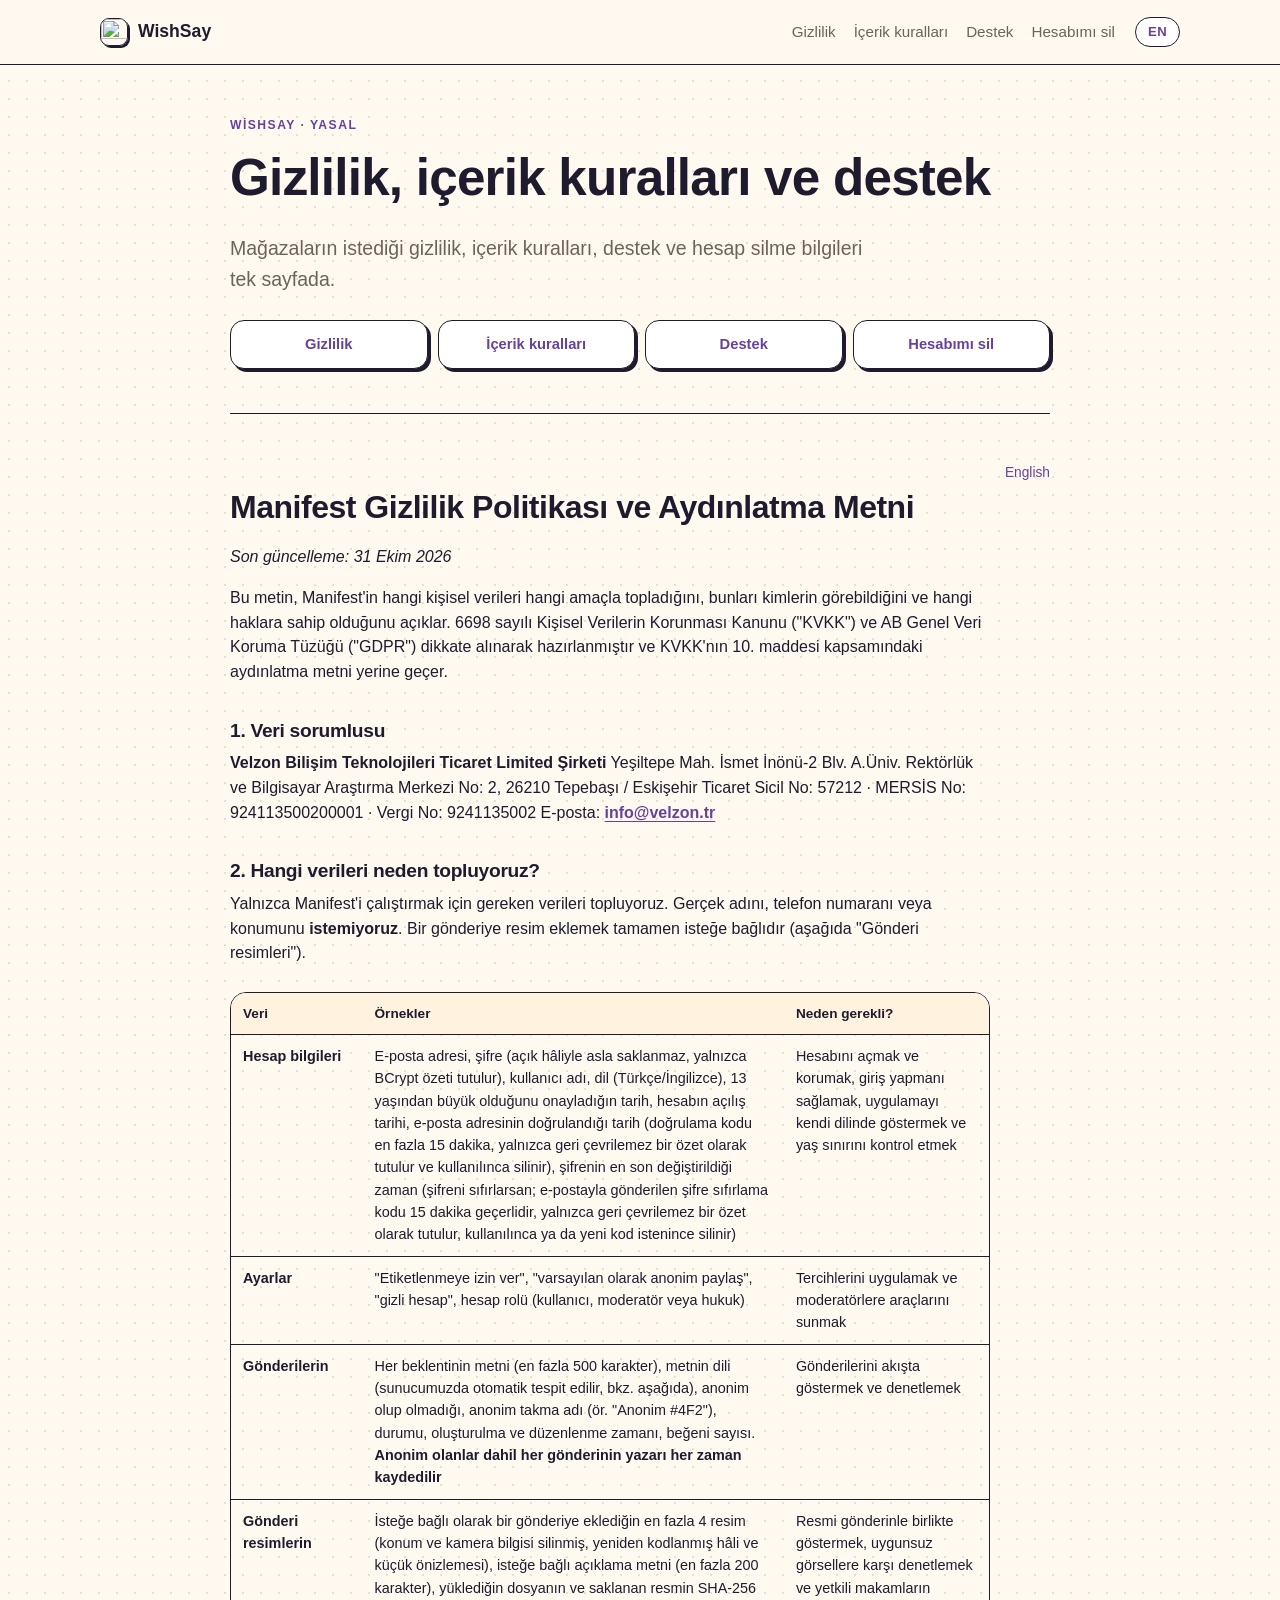
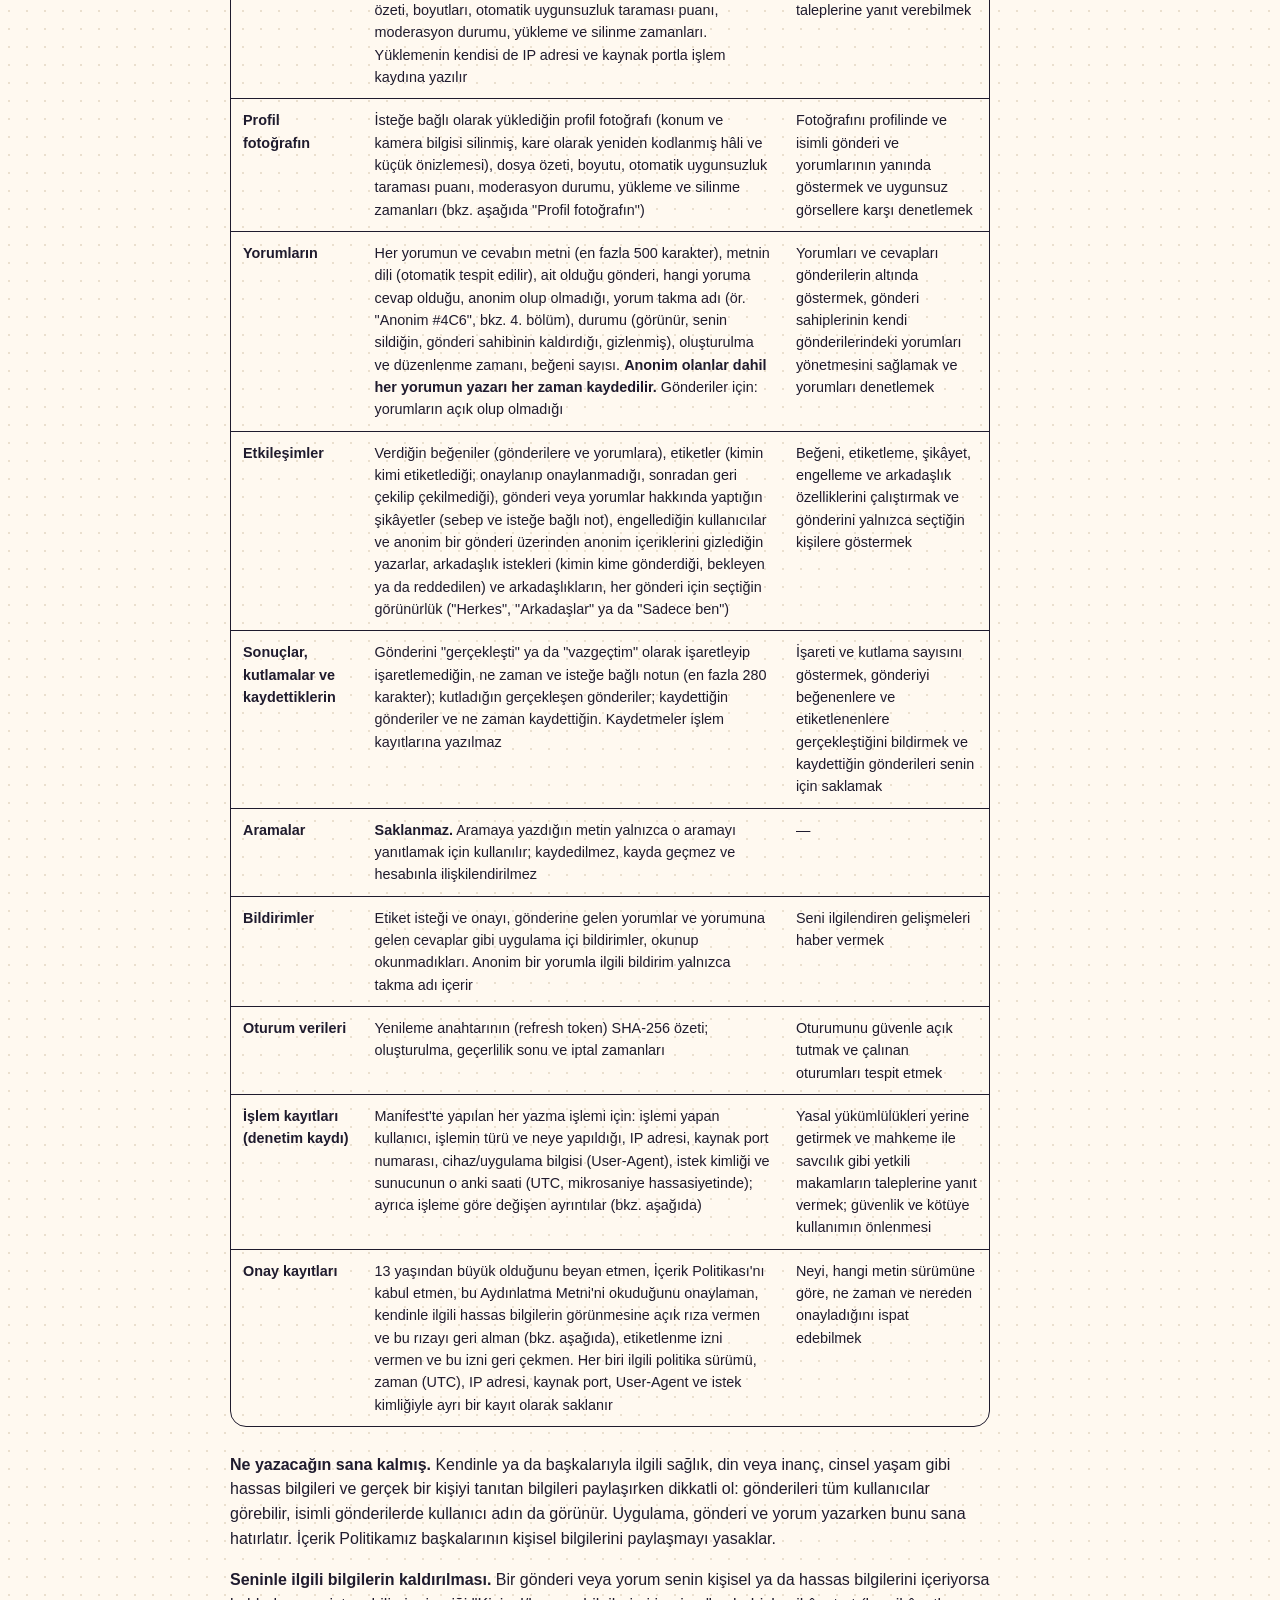
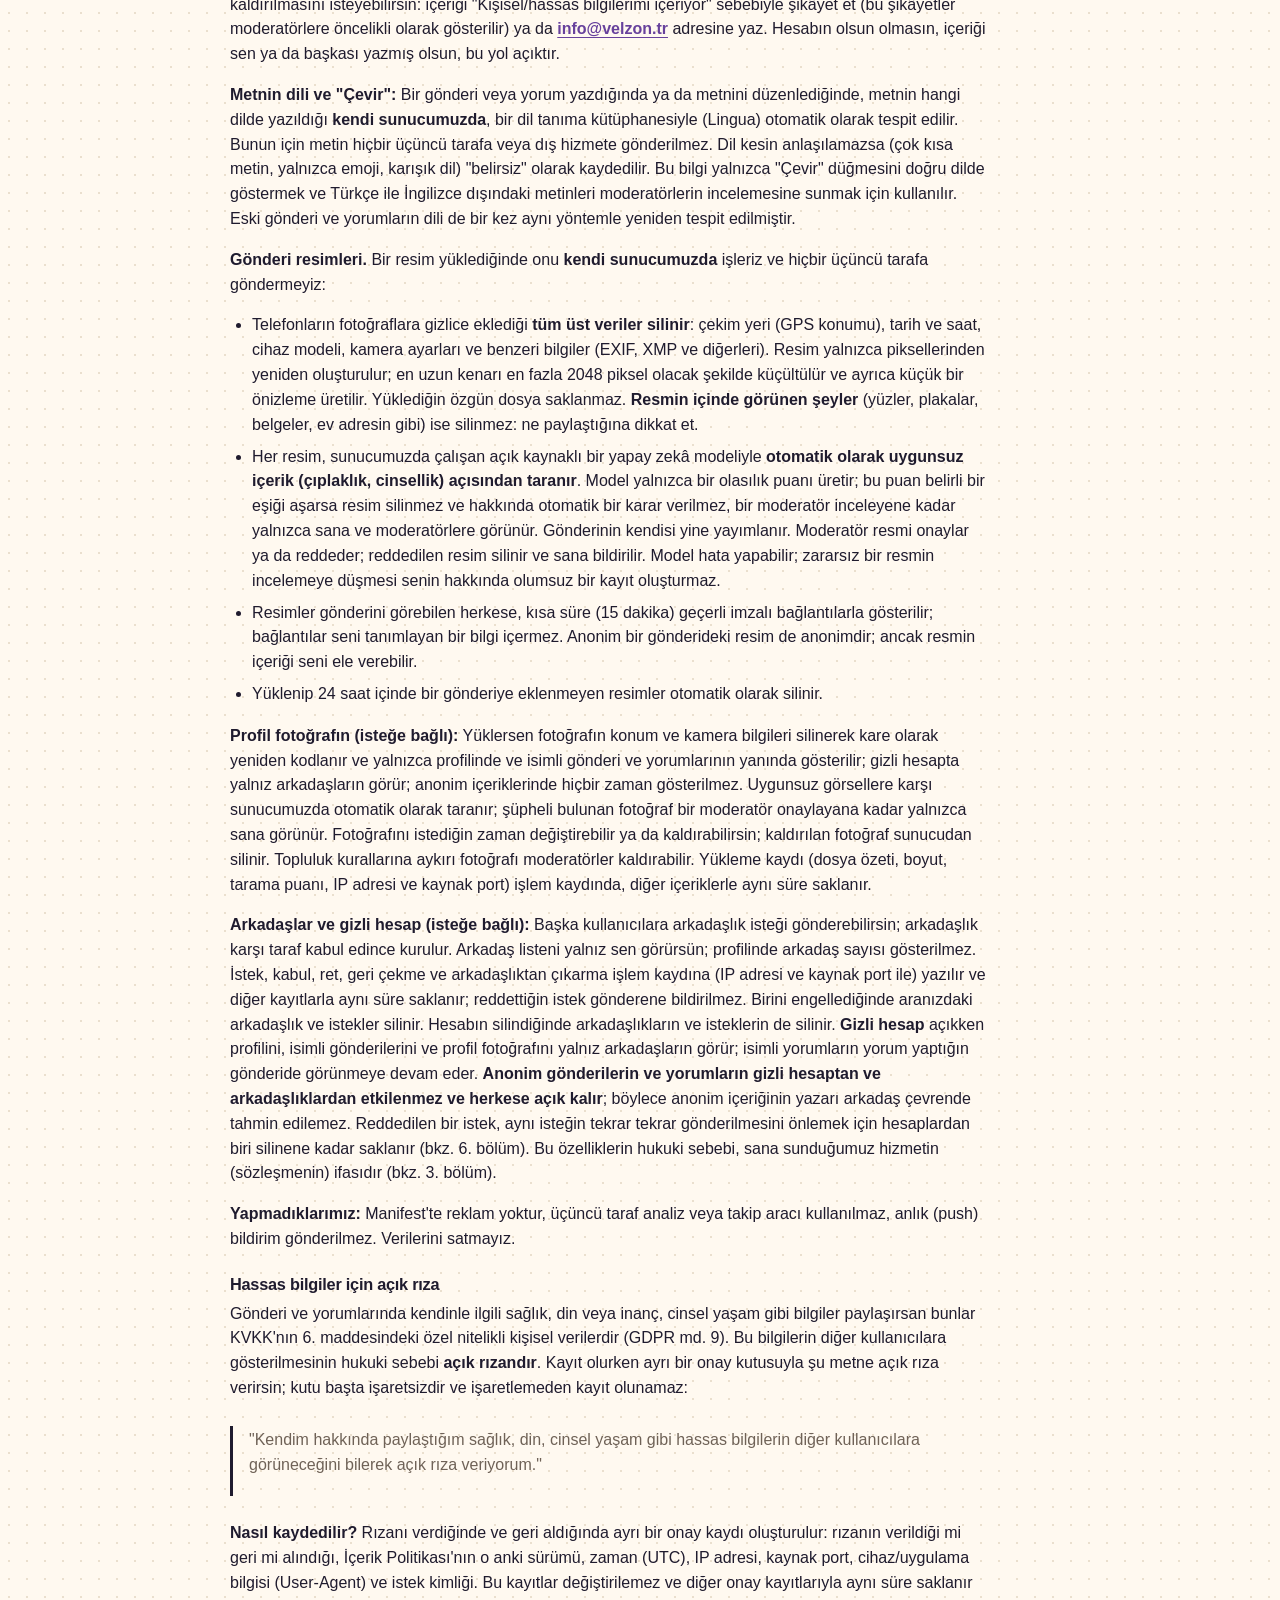
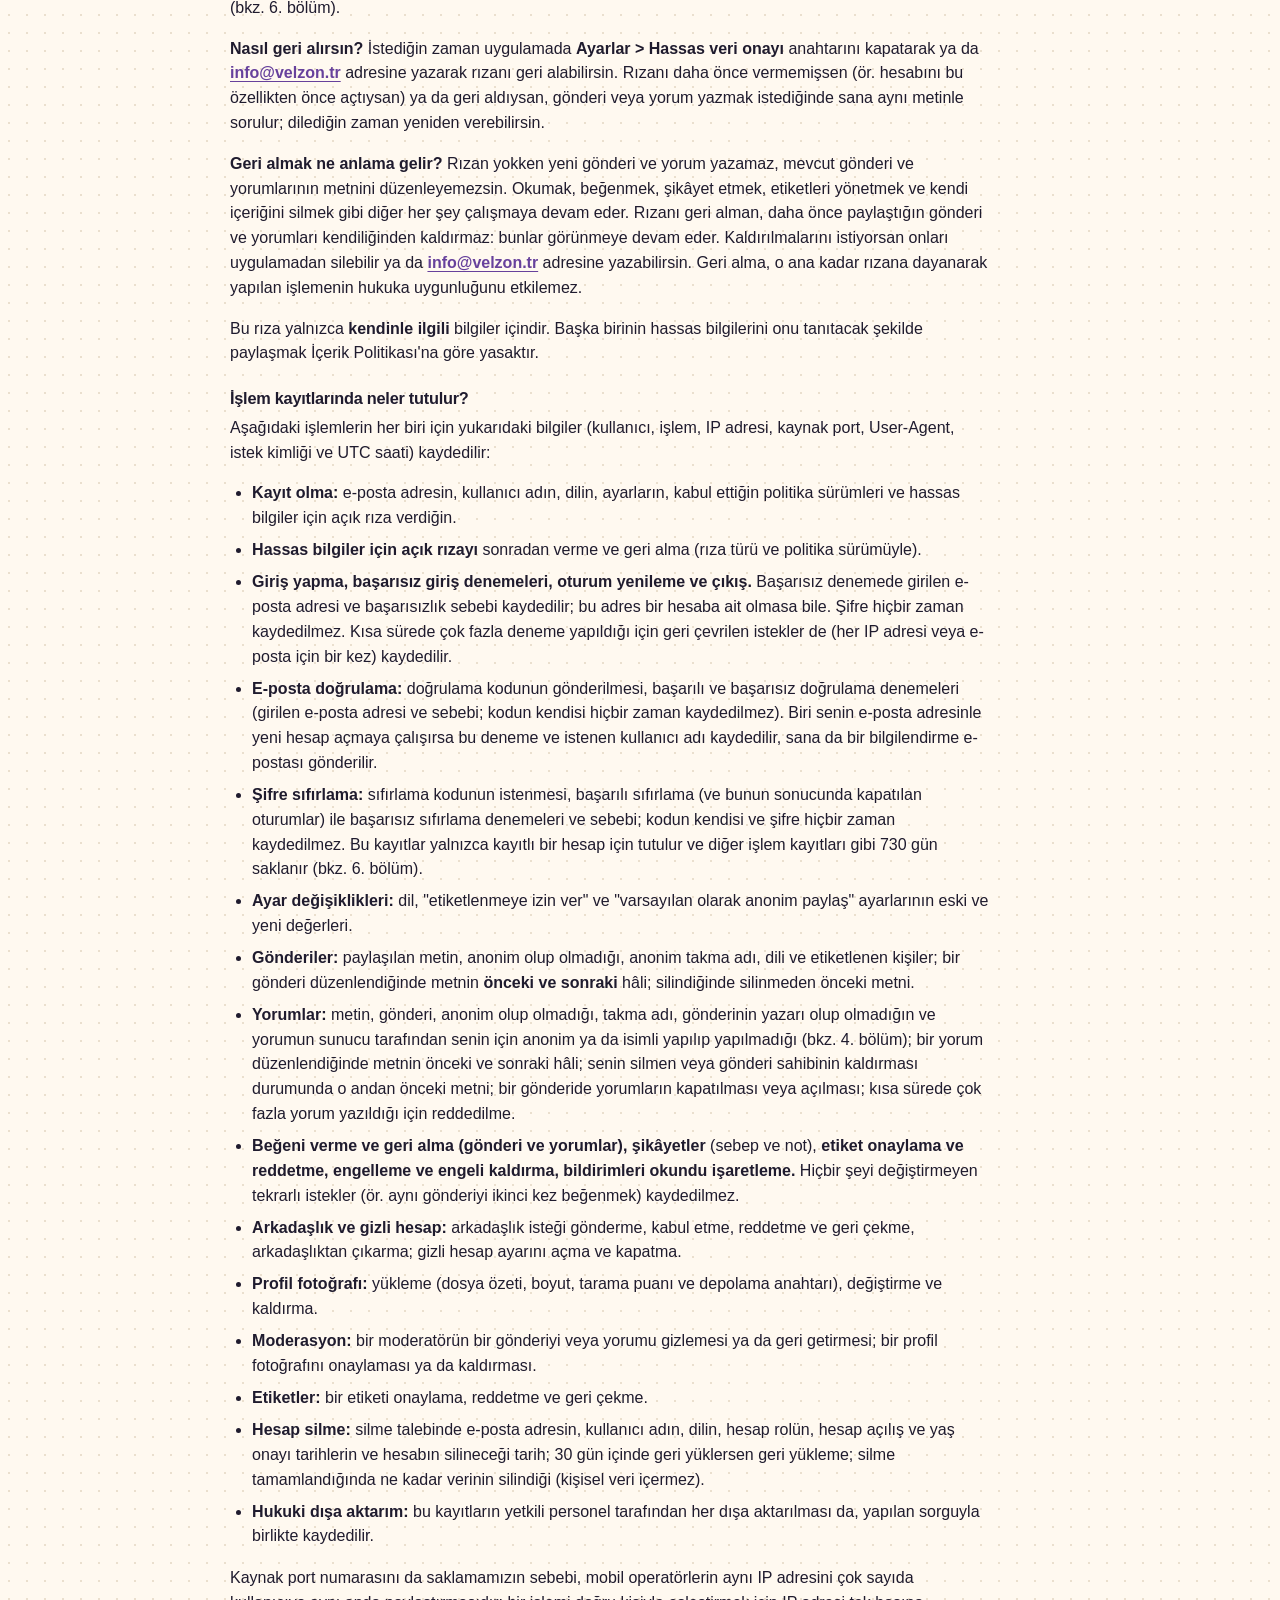
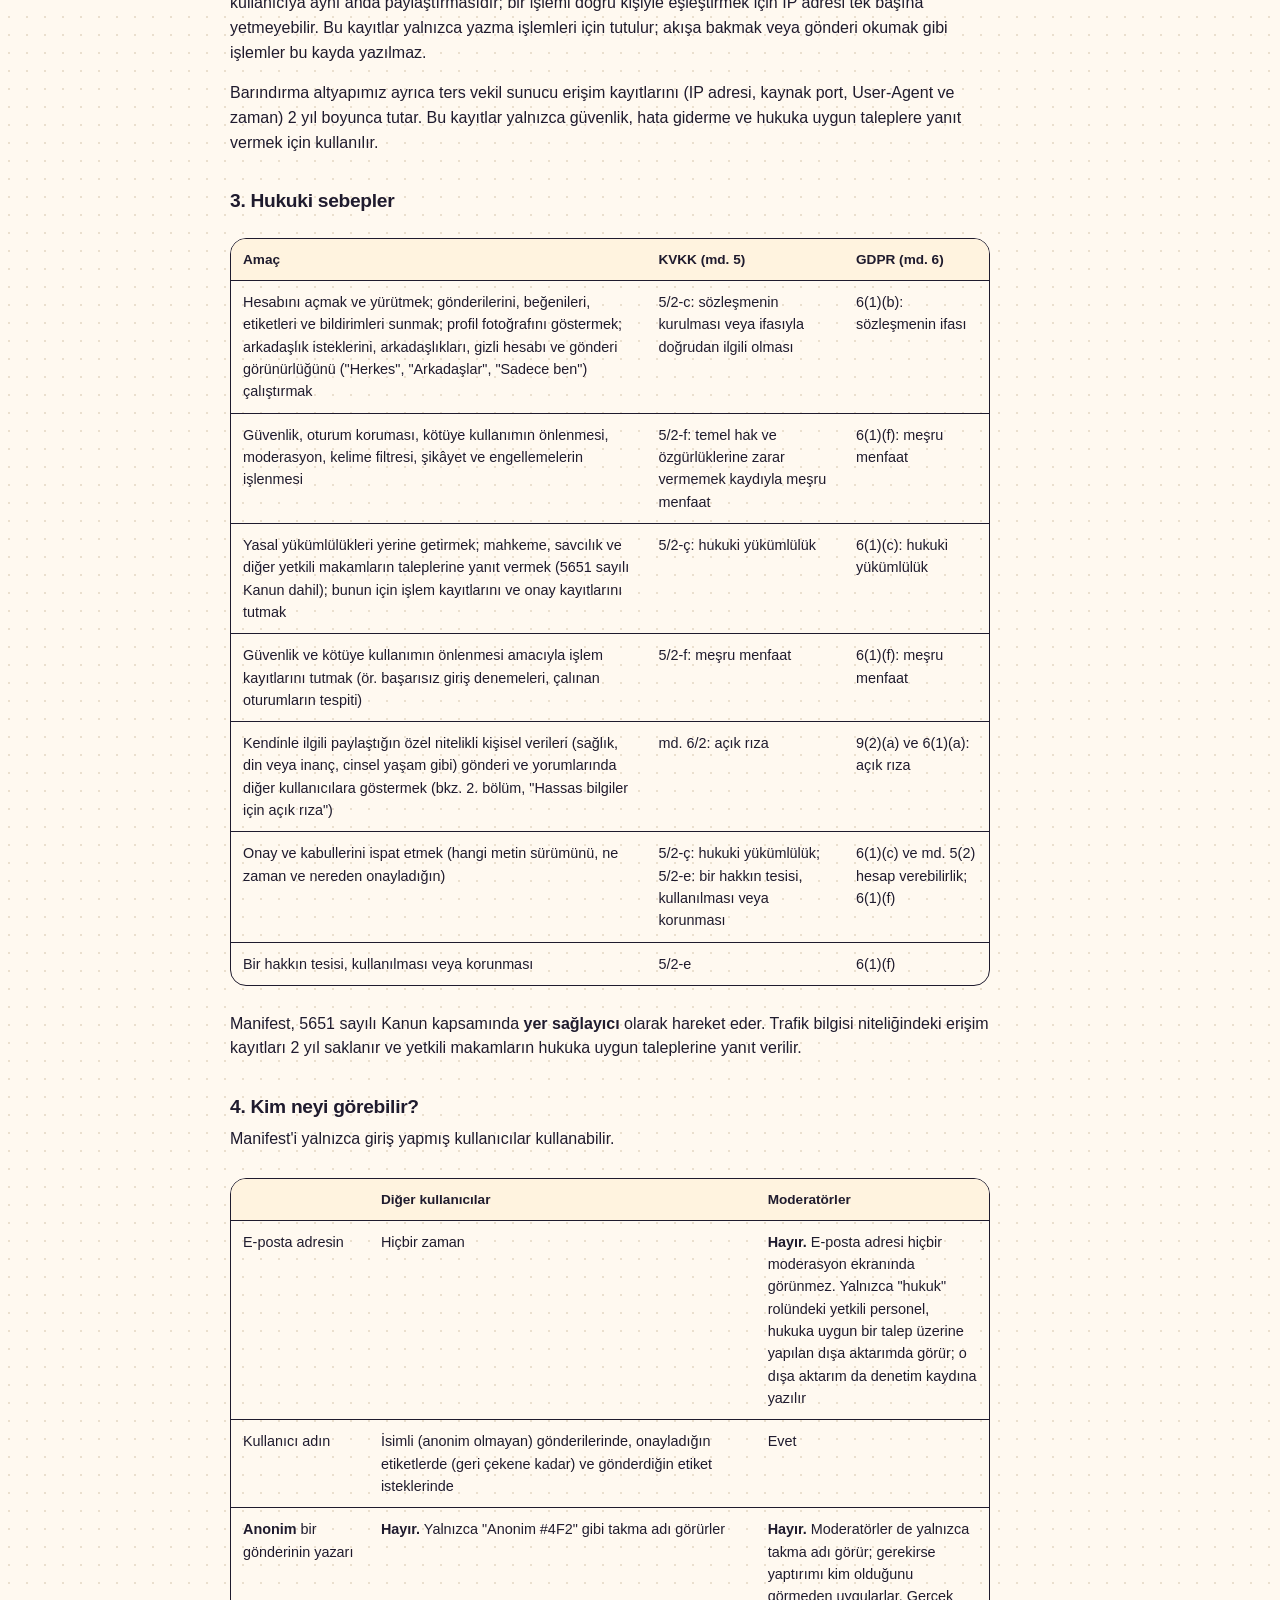
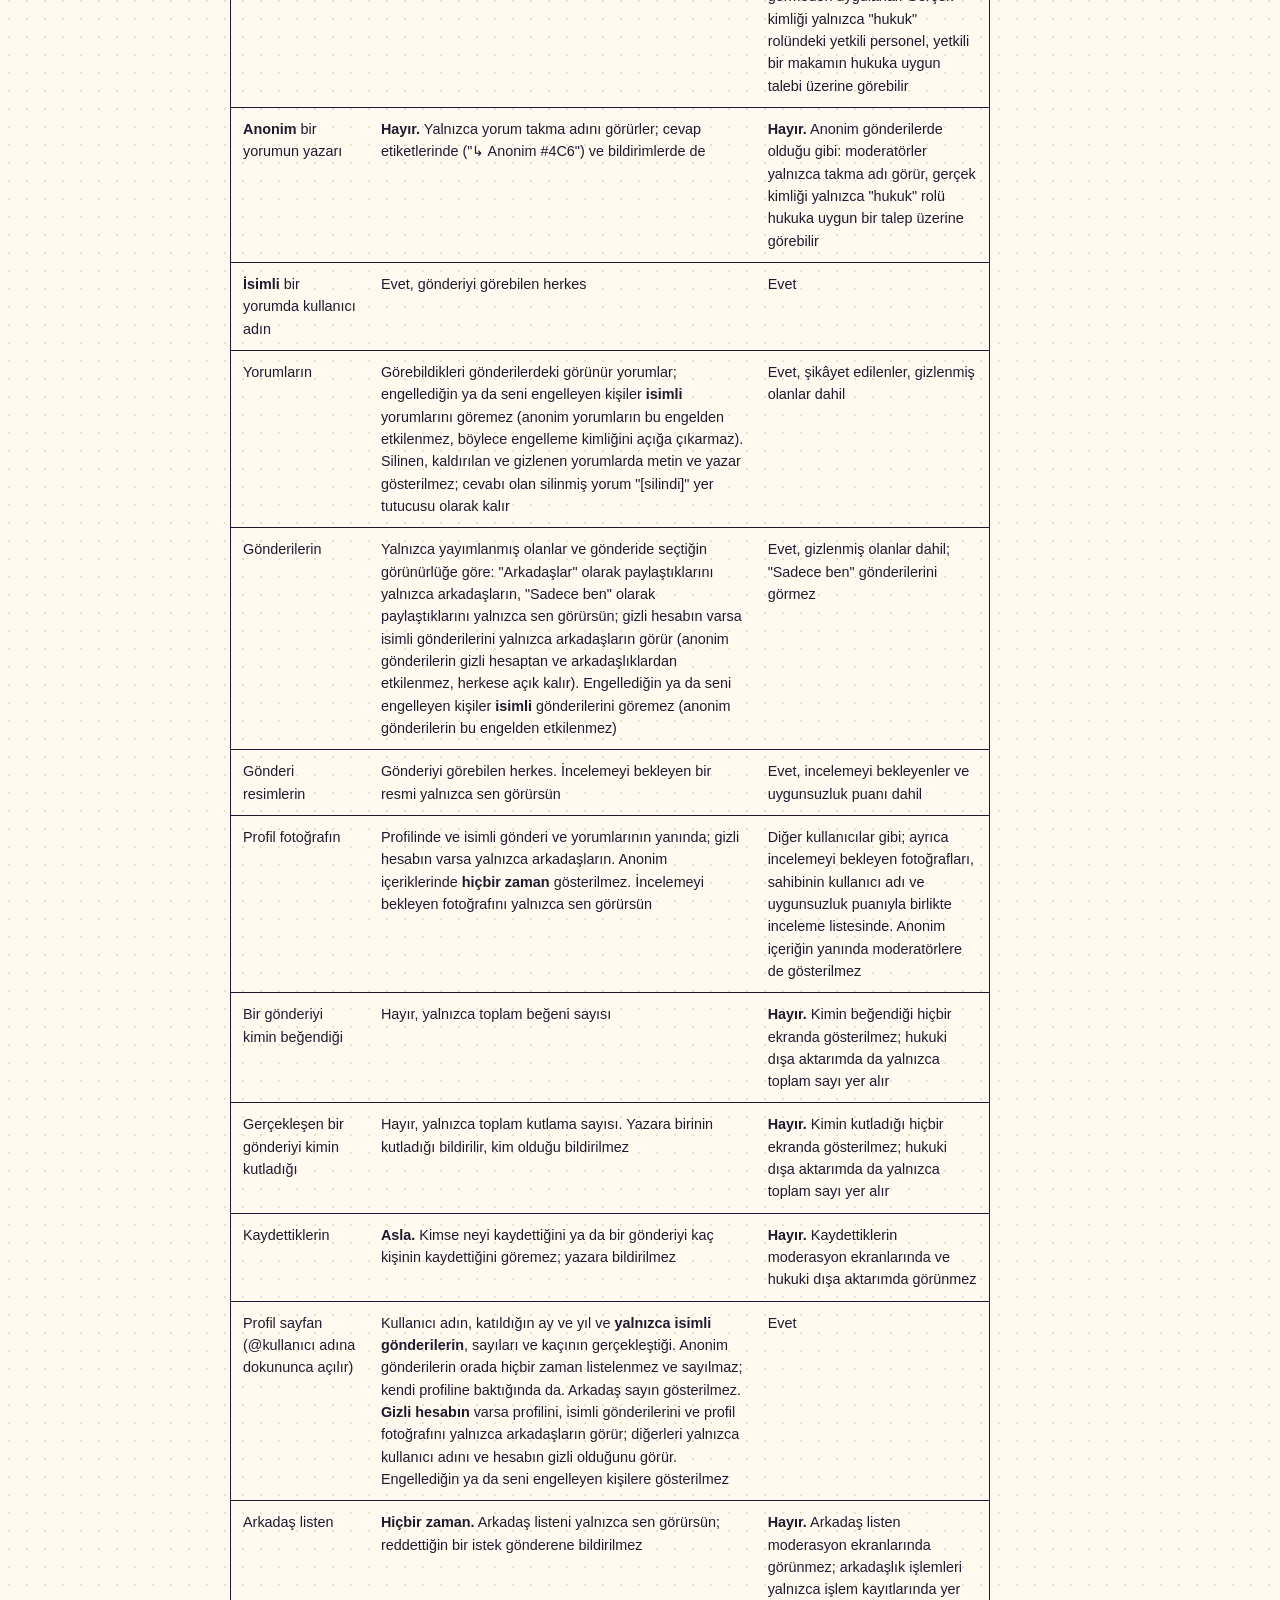
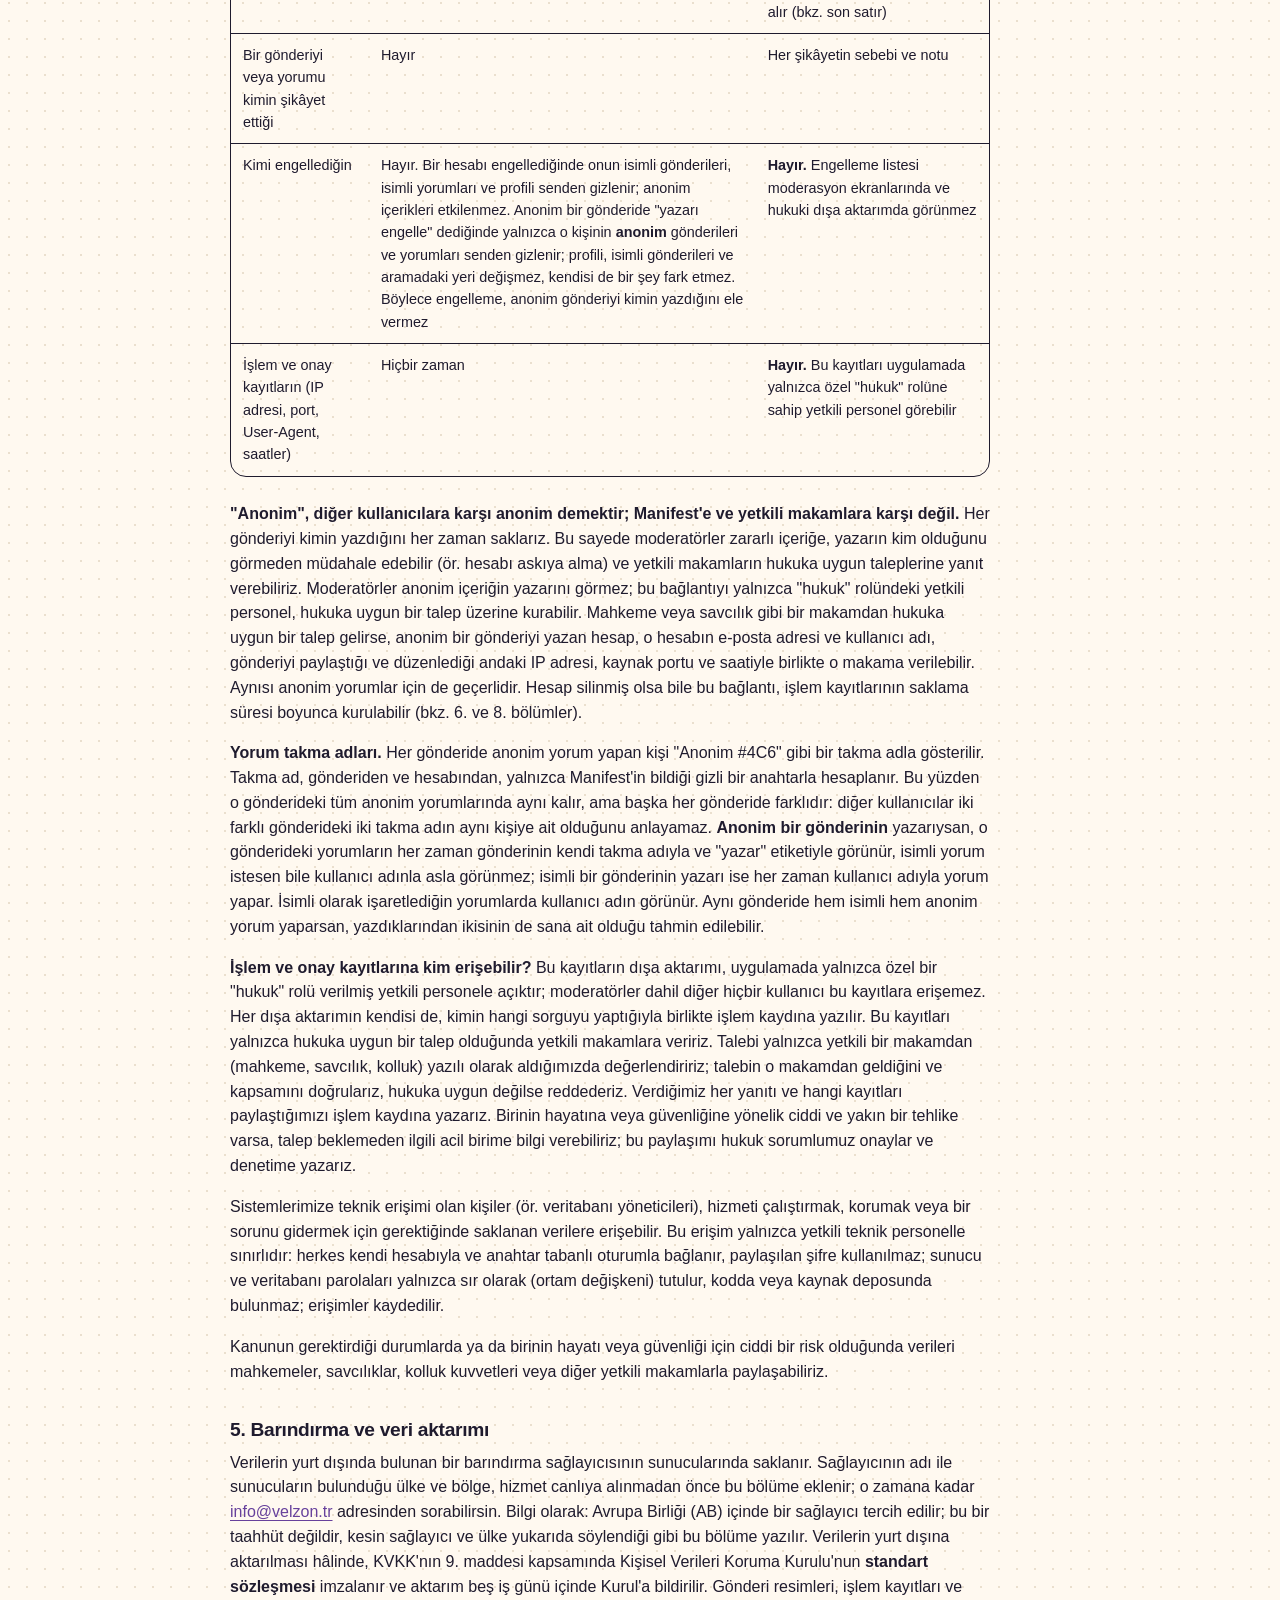
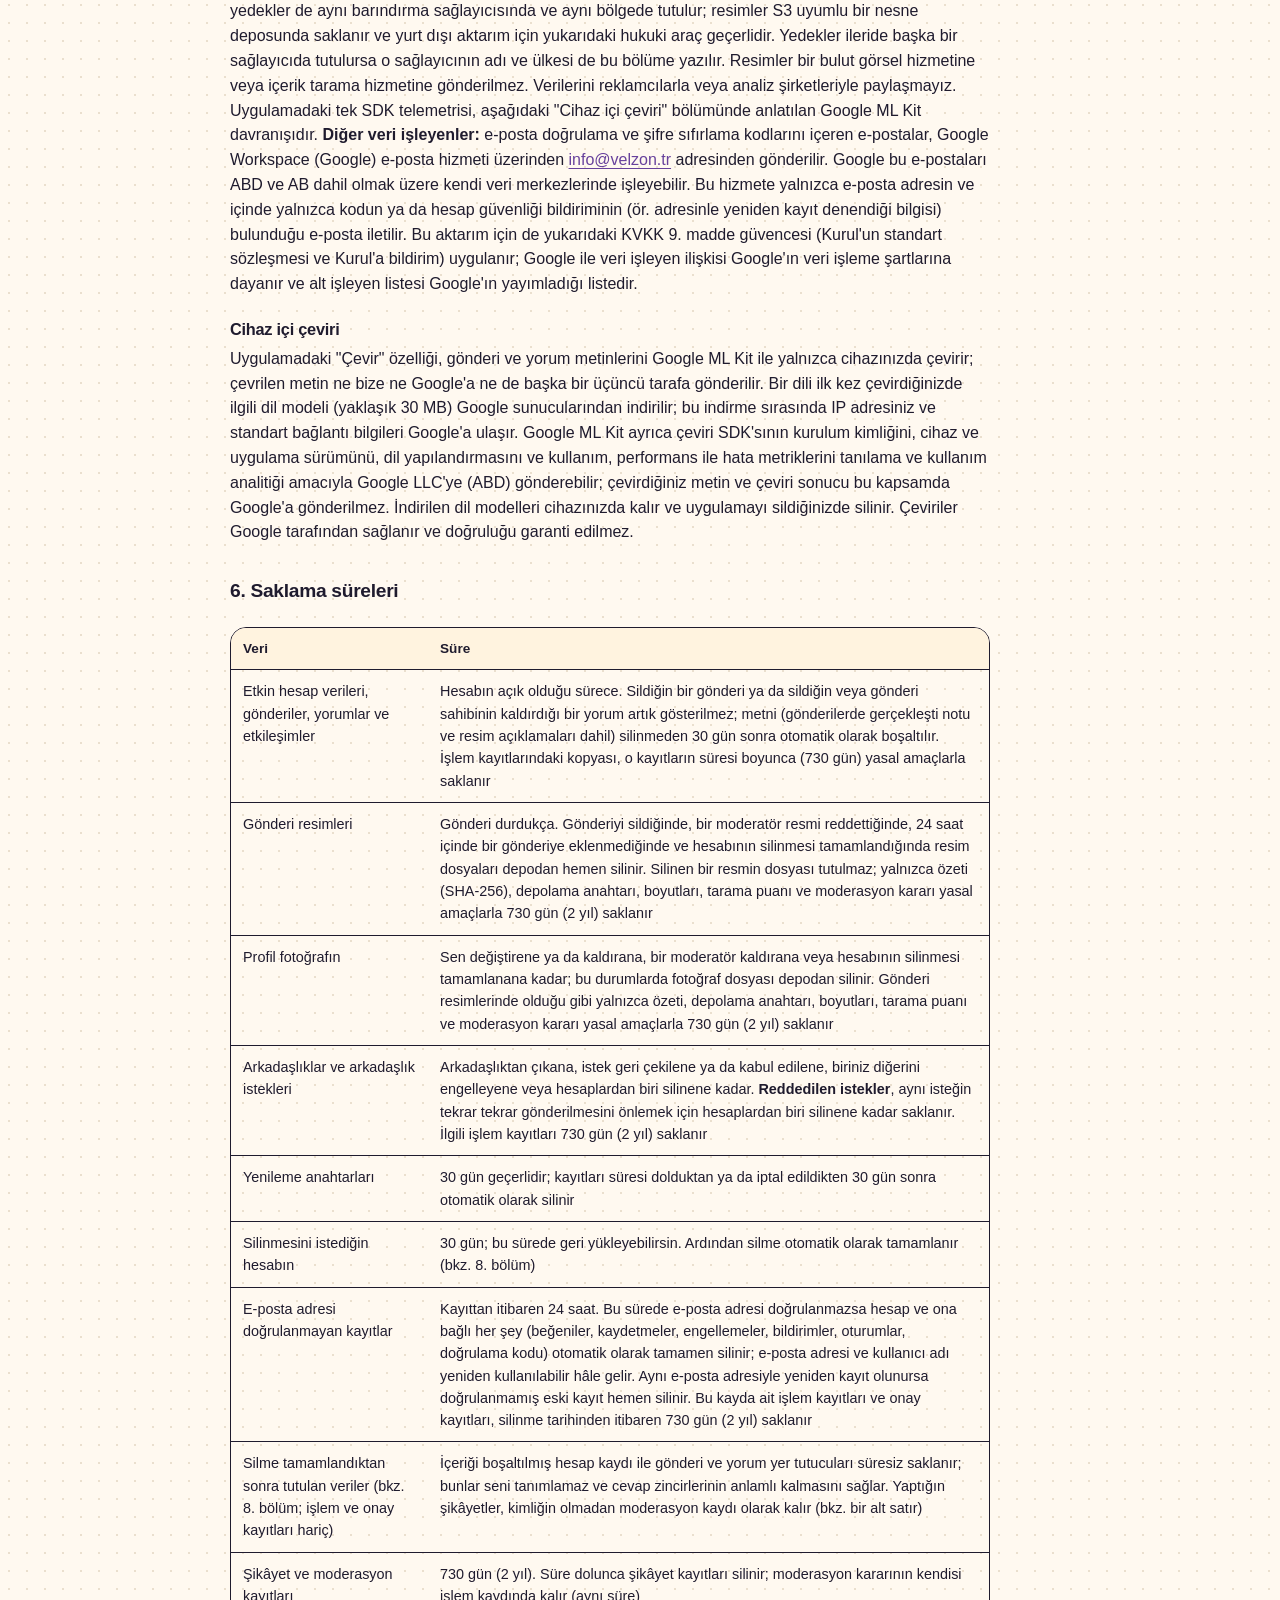
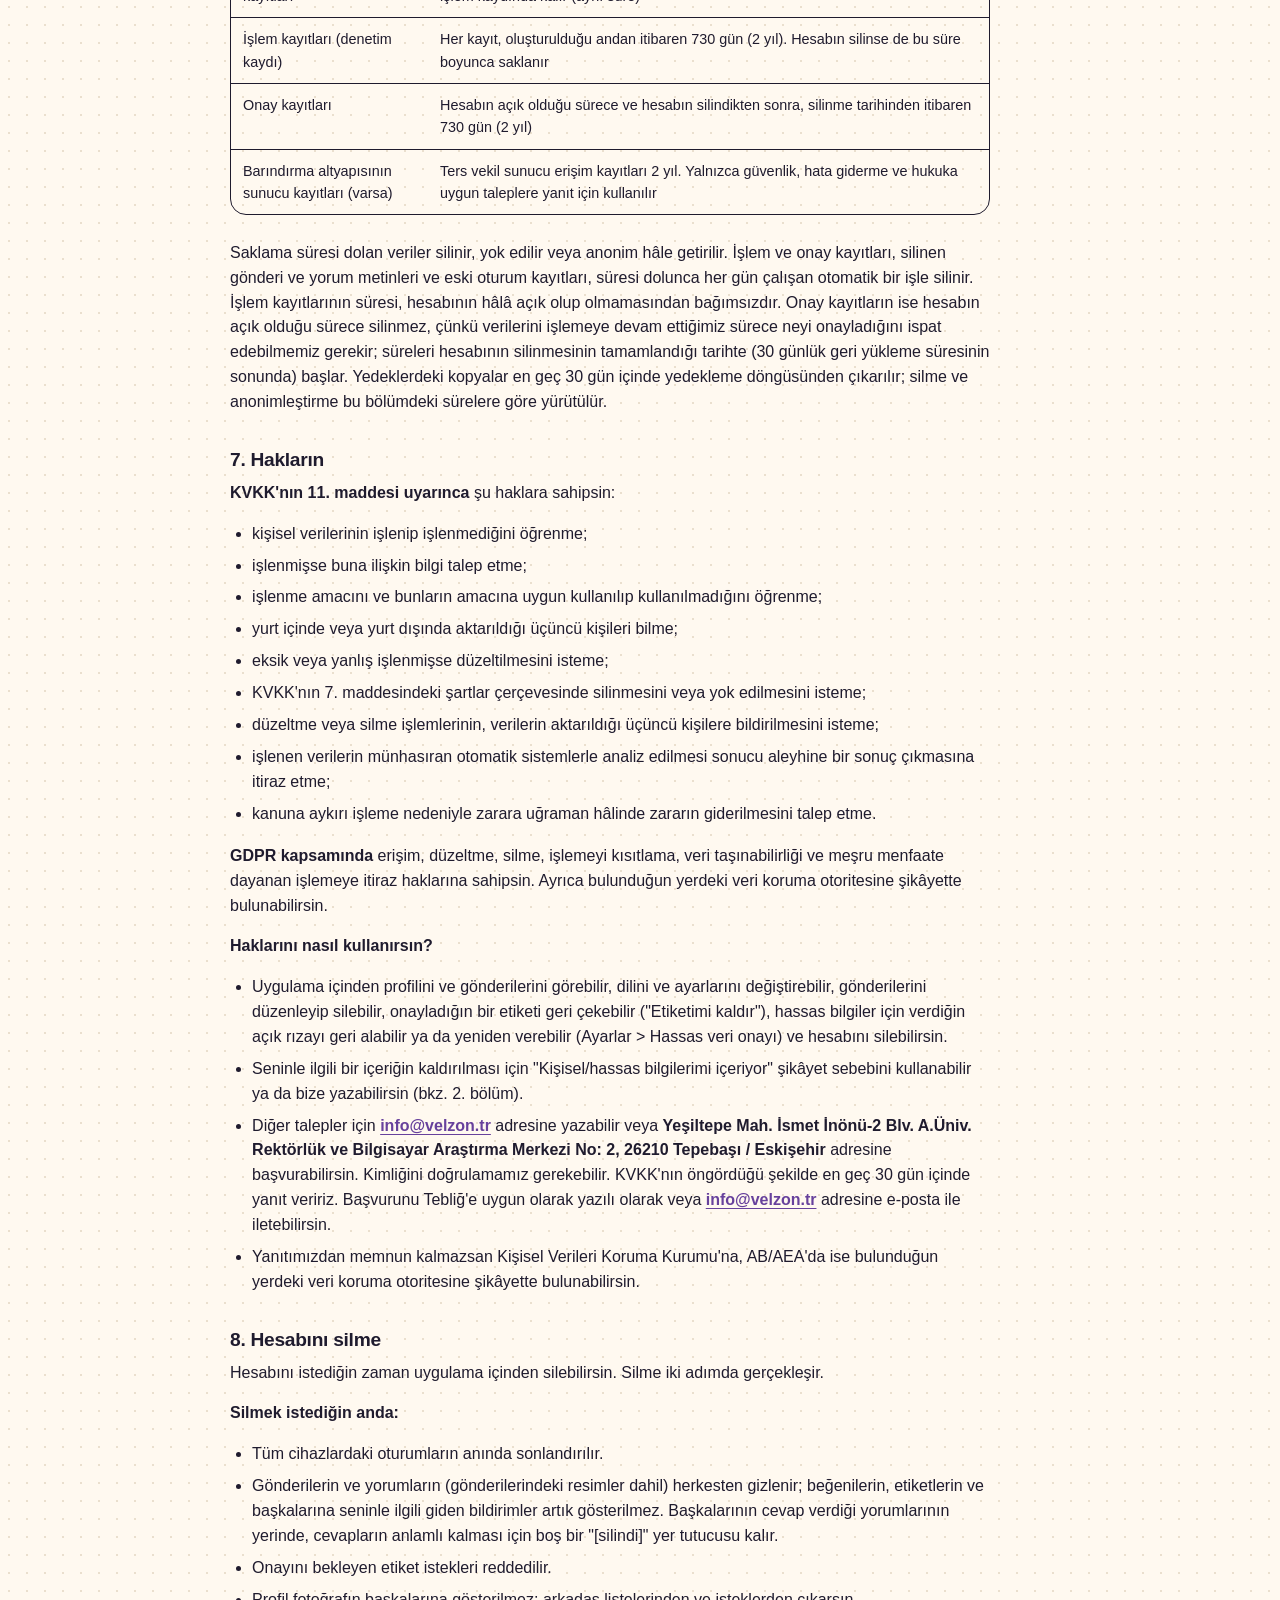
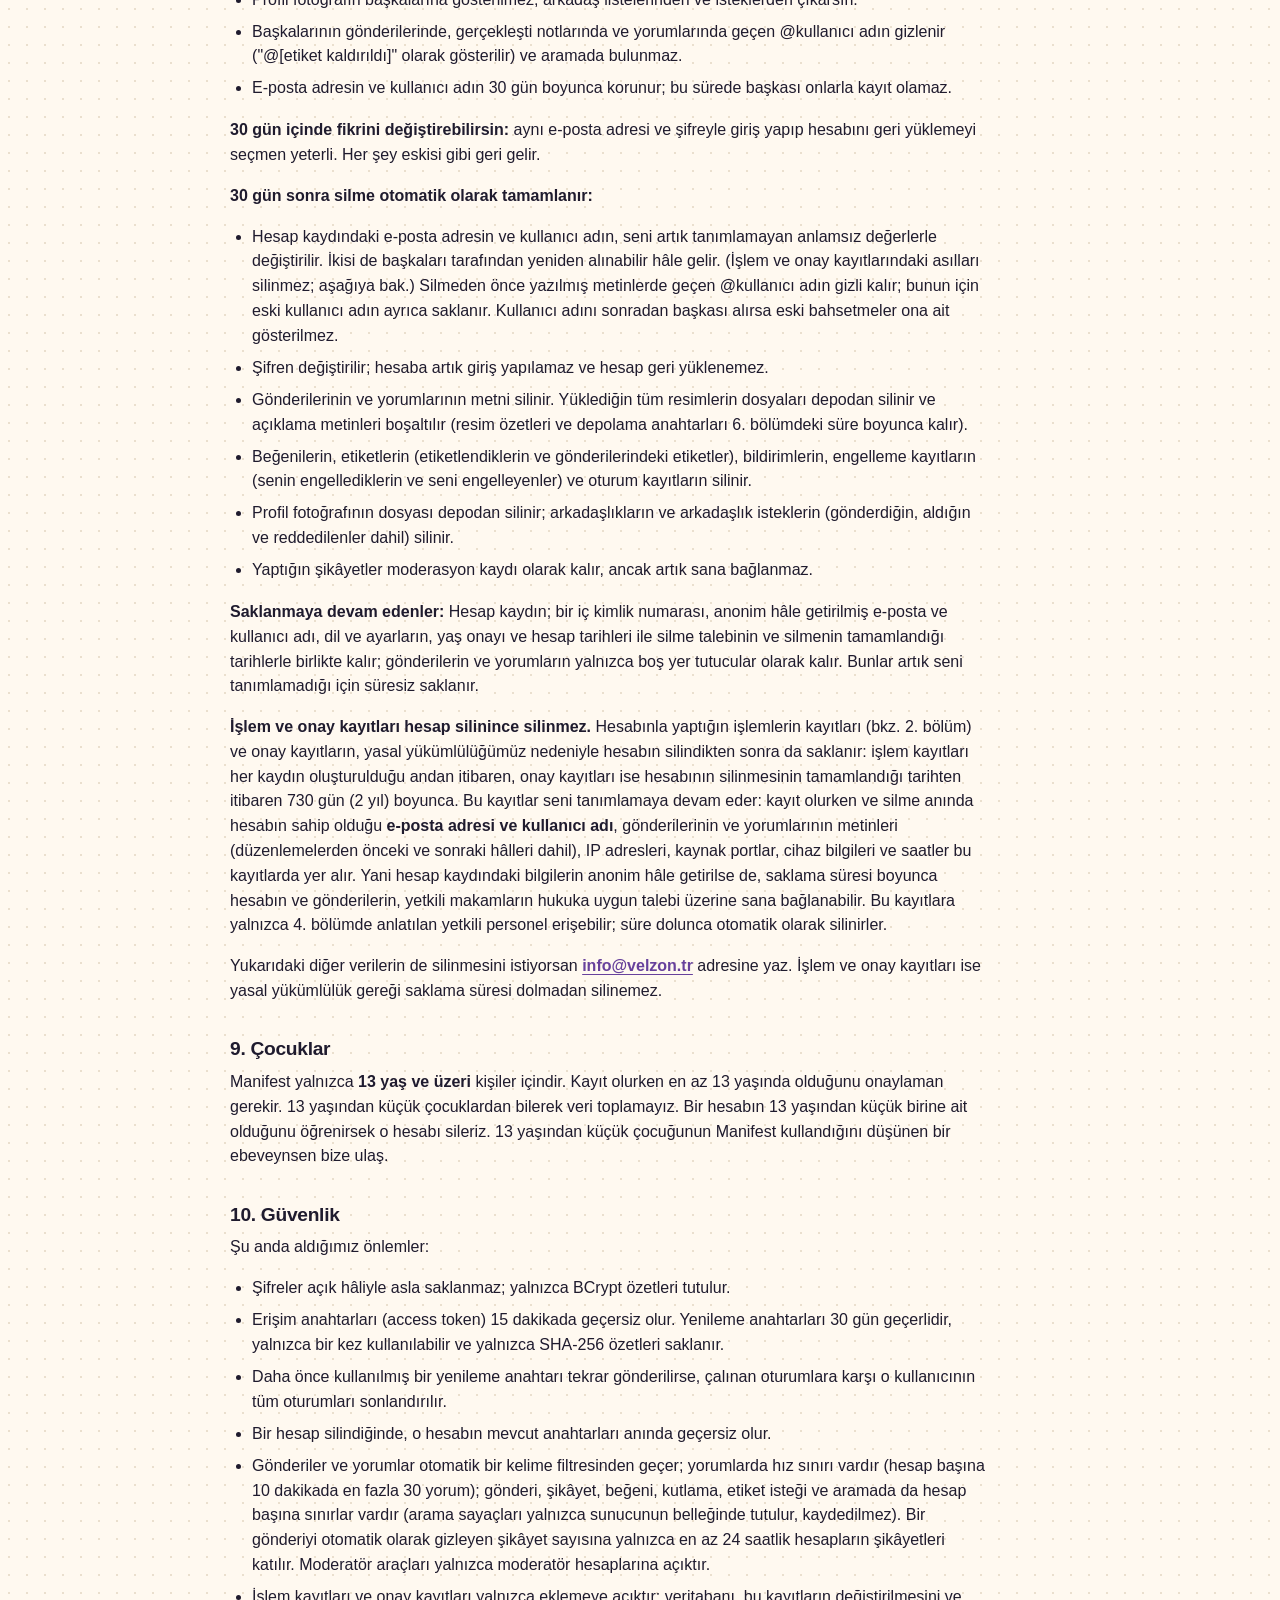
==== commit 5f663f6b: "Yasal sayfa: 2026-11-02" ====
--- a/index.html
+++ b/index.html
@@ -795,7 +795,7 @@
 </tr>
 <tr>
 <td><strong>Ayarlar</strong></td>
-<td>&quot;Etiketlenmeye izin ver&quot;, &quot;varsayılan olarak anonim paylaş&quot;, hesap rolü (kullanıcı, moderatör veya hukuk)</td>
+<td>&quot;Etiketlenmeye izin ver&quot;, &quot;varsayılan olarak anonim paylaş&quot;, &quot;gizli hesap&quot;, hesap rolü (kullanıcı, moderatör veya hukuk)</td>
 <td>Tercihlerini uygulamak ve moderatörlere araçlarını sunmak</td>
 </tr>
 <tr>
@@ -809,14 +809,19 @@
 <td>Resmi gönderinle birlikte göstermek, uygunsuz görsellere karşı denetlemek ve yetkili makamların taleplerine yanıt verebilmek</td>
 </tr>
 <tr>
+<td><strong>Profil fotoğrafın</strong></td>
+<td>İsteğe bağlı olarak yüklediğin profil fotoğrafı (konum ve kamera bilgisi silinmiş, kare olarak yeniden kodlanmış hâli ve küçük önizlemesi), dosya özeti, boyutu, otomatik uygunsuzluk taraması puanı, moderasyon durumu, yükleme ve silinme zamanları (bkz. aşağıda &quot;Profil fotoğrafın&quot;)</td>
+<td>Fotoğrafını profilinde ve isimli gönderi ve yorumlarının yanında göstermek ve uygunsuz görsellere karşı denetlemek</td>
+</tr>
+<tr>
 <td><strong>Yorumların</strong></td>
 <td>Her yorumun ve cevabın metni (en fazla 500 karakter), metnin dili (otomatik tespit edilir), ait olduğu gönderi, hangi yoruma cevap olduğu, anonim olup olmadığı, yorum takma adı (ör. &quot;Anonim #4C6&quot;, bkz. 4. bölüm), durumu (görünür, senin sildiğin, gönderi sahibinin kaldırdığı, gizlenmiş), oluşturulma ve düzenlenme zamanı, beğeni sayısı. <strong>Anonim olanlar dahil her yorumun yazarı her zaman kaydedilir.</strong> Gönderiler için: yorumların açık olup olmadığı</td>
 <td>Yorumları ve cevapları gönderilerin altında göstermek, gönderi sahiplerinin kendi gönderilerindeki yorumları yönetmesini sağlamak ve yorumları denetlemek</td>
 </tr>
 <tr>
 <td><strong>Etkileşimler</strong></td>
-<td>Verdiğin beğeniler (gönderilere ve yorumlara), etiketler (kimin kimi etiketlediği; onaylanıp onaylanmadığı, sonradan geri çekilip çekilmediği), gönderi veya yorumlar hakkında yaptığın şikâyetler (sebep ve isteğe bağlı not), engellediğin kullanıcılar ve anonim bir gönderi üzerinden anonim içeriklerini gizlediğin yazarlar</td>
-<td>Beğeni, etiketleme, şikâyet ve engelleme özelliklerini çalıştırmak</td>
+<td>Verdiğin beğeniler (gönderilere ve yorumlara), etiketler (kimin kimi etiketlediği; onaylanıp onaylanmadığı, sonradan geri çekilip çekilmediği), gönderi veya yorumlar hakkında yaptığın şikâyetler (sebep ve isteğe bağlı not), engellediğin kullanıcılar ve anonim bir gönderi üzerinden anonim içeriklerini gizlediğin yazarlar, arkadaşlık istekleri (kimin kime gönderdiği, bekleyen ya da reddedilen) ve arkadaşlıkların, her gönderi için seçtiğin görünürlük (&quot;Herkes&quot;, &quot;Arkadaşlar&quot; ya da &quot;Sadece ben&quot;)</td>
+<td>Beğeni, etiketleme, şikâyet, engelleme ve arkadaşlık özelliklerini çalıştırmak ve gönderini yalnızca seçtiğin kişilere göstermek</td>
 </tr>
 <tr>
 <td><strong>Sonuçlar, kutlamalar ve kaydettiklerin</strong></td>
@@ -882,6 +887,24 @@
 verebilir.</li>
 <li>Yüklenip 24 saat içinde bir gönderiye eklenmeyen resimler otomatik olarak silinir.</li>
 </ul>
+<p><strong>Profil fotoğrafın (isteğe bağlı):</strong> Yüklersen fotoğrafın konum ve kamera bilgileri silinerek kare olarak
+yeniden kodlanır ve yalnızca profilinde ve isimli gönderi ve yorumlarının yanında gösterilir; gizli hesapta yalnız
+arkadaşların görür; anonim içeriklerinde hiçbir zaman gösterilmez. Uygunsuz görsellere karşı sunucumuzda otomatik
+olarak taranır; şüpheli bulunan fotoğraf bir moderatör onaylayana kadar yalnızca sana görünür. Fotoğrafını
+istediğin zaman değiştirebilir ya da kaldırabilirsin; kaldırılan fotoğraf sunucudan silinir. Topluluk kurallarına
+aykırı fotoğrafı moderatörler kaldırabilir. Yükleme kaydı (dosya özeti, boyut, tarama puanı, IP adresi ve kaynak
+port) işlem kaydında, diğer içeriklerle aynı süre saklanır.</p>
+<p><strong>Arkadaşlar ve gizli hesap (isteğe bağlı):</strong> Başka kullanıcılara arkadaşlık isteği gönderebilirsin;
+arkadaşlık karşı taraf kabul edince kurulur. Arkadaş listeni yalnız sen görürsün; profilinde arkadaş sayısı
+gösterilmez. İstek, kabul, ret, geri çekme ve arkadaşlıktan çıkarma işlem kaydına (IP adresi ve kaynak port ile)
+yazılır ve diğer kayıtlarla aynı süre saklanır; reddettiğin istek gönderene bildirilmez. Birini engellediğinde
+aranızdaki arkadaşlık ve istekler silinir. Hesabın silindiğinde arkadaşlıkların ve isteklerin de silinir.
+<strong>Gizli hesap</strong> açıkken profilini, isimli gönderilerini ve profil fotoğrafını yalnız arkadaşların görür; isimli
+yorumların yorum yaptığın gönderide görünmeye devam eder. <strong>Anonim gönderilerin ve yorumların gizli hesaptan ve
+arkadaşlıklardan etkilenmez ve herkese açık kalır</strong>; böylece anonim içeriğinin yazarı arkadaş çevrende tahmin
+edilemez. Reddedilen bir istek, aynı isteğin tekrar tekrar gönderilmesini önlemek için hesaplardan biri silinene
+kadar saklanır (bkz. 6. bölüm). Bu özelliklerin hukuki sebebi, sana sunduğumuz hizmetin (sözleşmenin) ifasıdır
+(bkz. 3. bölüm).</p>
 <p><strong>Yapmadıklarımız:</strong> Manifest&#39;te reklam yoktur, üçüncü taraf analiz veya takip aracı kullanılmaz, anlık (push)
 bildirim gönderilmez. Verilerini satmayız.</p>
 <h4>Hassas bilgiler için açık rıza</h4>
@@ -935,7 +958,11 @@
 <li><strong>Beğeni verme ve geri alma (gönderi ve yorumlar), şikâyetler</strong> (sebep ve not), <strong>etiket onaylama ve reddetme, engelleme ve engeli
 kaldırma, bildirimleri okundu işaretleme.</strong> Hiçbir şeyi değiştirmeyen tekrarlı istekler (ör. aynı gönderiyi ikinci
 kez beğenmek) kaydedilmez.</li>
-<li><strong>Moderasyon:</strong> bir moderatörün bir gönderiyi veya yorumu gizlemesi ya da geri getirmesi.</li>
+<li><strong>Arkadaşlık ve gizli hesap:</strong> arkadaşlık isteği gönderme, kabul etme, reddetme ve geri çekme, arkadaşlıktan
+çıkarma; gizli hesap ayarını açma ve kapatma.</li>
+<li><strong>Profil fotoğrafı:</strong> yükleme (dosya özeti, boyut, tarama puanı ve depolama anahtarı), değiştirme ve kaldırma.</li>
+<li><strong>Moderasyon:</strong> bir moderatörün bir gönderiyi veya yorumu gizlemesi ya da geri getirmesi; bir profil fotoğrafını
+onaylaması ya da kaldırması.</li>
 <li><strong>Etiketler:</strong> bir etiketi onaylama, reddetme ve geri çekme.</li>
 <li><strong>Hesap silme:</strong> silme talebinde e-posta adresin, kullanıcı adın, dilin, hesap rolün, hesap açılış ve yaş onayı
 tarihlerin ve hesabın silineceği tarih; 30 gün içinde geri yüklersen geri yükleme; silme tamamlandığında ne
@@ -959,7 +986,7 @@
 </tr>
 </thead>
 <tbody><tr>
-<td>Hesabını açmak ve yürütmek; gönderilerini, beğenileri, etiketleri ve bildirimleri sunmak</td>
+<td>Hesabını açmak ve yürütmek; gönderilerini, beğenileri, etiketleri ve bildirimleri sunmak; profil fotoğrafını göstermek; arkadaşlık isteklerini, arkadaşlıkları, gizli hesabı ve gönderi görünürlüğünü (&quot;Herkes&quot;, &quot;Arkadaşlar&quot;, &quot;Sadece ben&quot;) çalıştırmak</td>
 <td>5/2-c: sözleşmenin kurulması veya ifasıyla doğrudan ilgili olması</td>
 <td>6(1)(b): sözleşmenin ifası</td>
 </tr>
@@ -1038,8 +1065,8 @@
 </tr>
 <tr>
 <td>Gönderilerin</td>
-<td>Yalnızca yayımlanmış olanlar; engellediğin ya da seni engelleyen kişiler <strong>isimli</strong> gönderilerini göremez (anonim gönderilerin bu engelden etkilenmez)</td>
-<td>Evet, gizlenmiş olanlar dahil</td>
+<td>Yalnızca yayımlanmış olanlar ve gönderide seçtiğin görünürlüğe göre: &quot;Arkadaşlar&quot; olarak paylaştıklarını yalnızca arkadaşların, &quot;Sadece ben&quot; olarak paylaştıklarını yalnızca sen görürsün; gizli hesabın varsa isimli gönderilerini yalnızca arkadaşların görür (anonim gönderilerin gizli hesaptan ve arkadaşlıklardan etkilenmez, herkese açık kalır). Engellediğin ya da seni engelleyen kişiler <strong>isimli</strong> gönderilerini göremez (anonim gönderilerin bu engelden etkilenmez)</td>
+<td>Evet, gizlenmiş olanlar dahil; &quot;Sadece ben&quot; gönderilerini görmez</td>
 </tr>
 <tr>
 <td>Gönderi resimlerin</td>
@@ -1047,6 +1074,11 @@
 <td>Evet, incelemeyi bekleyenler ve uygunsuzluk puanı dahil</td>
 </tr>
 <tr>
+<td>Profil fotoğrafın</td>
+<td>Profilinde ve isimli gönderi ve yorumlarının yanında; gizli hesabın varsa yalnızca arkadaşların. Anonim içeriklerinde <strong>hiçbir zaman</strong> gösterilmez. İncelemeyi bekleyen fotoğrafını yalnızca sen görürsün</td>
+<td>Diğer kullanıcılar gibi; ayrıca incelemeyi bekleyen fotoğrafları, sahibinin kullanıcı adı ve uygunsuzluk puanıyla birlikte inceleme listesinde. Anonim içeriğin yanında moderatörlere de gösterilmez</td>
+</tr>
+<tr>
 <td>Bir gönderiyi kimin beğendiği</td>
 <td>Hayır, yalnızca toplam beğeni sayısı</td>
 <td><strong>Hayır.</strong> Kimin beğendiği hiçbir ekranda gösterilmez; hukuki dışa aktarımda da yalnızca toplam sayı yer alır</td>
@@ -1063,8 +1095,13 @@
 </tr>
 <tr>
 <td>Profil sayfan (@kullanıcı adına dokununca açılır)</td>
-<td>Kullanıcı adın, katıldığın ay ve yıl ve <strong>yalnızca isimli gönderilerin</strong>, sayıları ve kaçının gerçekleştiği. Anonim gönderilerin orada hiçbir zaman listelenmez ve sayılmaz; kendi profiline baktığında da. Engellediğin ya da seni engelleyen kişilere gösterilmez</td>
+<td>Kullanıcı adın, katıldığın ay ve yıl ve <strong>yalnızca isimli gönderilerin</strong>, sayıları ve kaçının gerçekleştiği. Anonim gönderilerin orada hiçbir zaman listelenmez ve sayılmaz; kendi profiline baktığında da. Arkadaş sayın gösterilmez. <strong>Gizli hesabın</strong> varsa profilini, isimli gönderilerini ve profil fotoğrafını yalnızca arkadaşların görür; diğerleri yalnızca kullanıcı adını ve hesabın gizli olduğunu görür. Engellediğin ya da seni engelleyen kişilere gösterilmez</td>
 <td>Evet</td>
+</tr>
+<tr>
+<td>Arkadaş listen</td>
+<td><strong>Hiçbir zaman.</strong> Arkadaş listeni yalnızca sen görürsün; reddettiğin bir istek gönderene bildirilmez</td>
+<td><strong>Hayır.</strong> Arkadaş listen moderasyon ekranlarında görünmez; arkadaşlık işlemleri yalnızca işlem kayıtlarında yer alır (bkz. son satır)</td>
 </tr>
 <tr>
 <td>Bir gönderiyi veya yorumu kimin şikâyet ettiği</td>
@@ -1152,6 +1189,14 @@
 <td>Gönderi durdukça. Gönderiyi sildiğinde, bir moderatör resmi reddettiğinde, 24 saat içinde bir gönderiye eklenmediğinde ve hesabının silinmesi tamamlandığında resim dosyaları depodan hemen silinir. Silinen bir resmin dosyası tutulmaz; yalnızca özeti (SHA-256), depolama anahtarı, boyutları, tarama puanı ve moderasyon kararı yasal amaçlarla 730 gün (2 yıl) saklanır</td>
 </tr>
 <tr>
+<td>Profil fotoğrafın</td>
+<td>Sen değiştirene ya da kaldırana, bir moderatör kaldırana veya hesabının silinmesi tamamlanana kadar; bu durumlarda fotoğraf dosyası depodan silinir. Gönderi resimlerinde olduğu gibi yalnızca özeti, depolama anahtarı, boyutları, tarama puanı ve moderasyon kararı yasal amaçlarla 730 gün (2 yıl) saklanır</td>
+</tr>
+<tr>
+<td>Arkadaşlıklar ve arkadaşlık istekleri</td>
+<td>Arkadaşlıktan çıkana, istek geri çekilene ya da kabul edilene, biriniz diğerini engelleyene veya hesaplardan biri silinene kadar. <strong>Reddedilen istekler</strong>, aynı isteğin tekrar tekrar gönderilmesini önlemek için hesaplardan biri silinene kadar saklanır. İlgili işlem kayıtları 730 gün (2 yıl) saklanır</td>
+</tr>
+<tr>
 <td>Yenileme anahtarları</td>
 <td>30 gün geçerlidir; kayıtları süresi dolduktan ya da iptal edildikten 30 gün sonra otomatik olarak silinir</td>
 </tr>
@@ -1228,6 +1273,7 @@
 bildirimler artık gösterilmez. Başkalarının cevap verdiği yorumlarının yerinde, cevapların anlamlı kalması için
 boş bir &quot;[silindi]&quot; yer tutucusu kalır.</li>
 <li>Onayını bekleyen etiket istekleri reddedilir.</li>
+<li>Profil fotoğrafın başkalarına gösterilmez; arkadaş listelerinden ve isteklerden çıkarsın.</li>
 <li>Başkalarının gönderilerinde, gerçekleşti notlarında ve yorumlarında geçen @kullanıcı adın gizlenir
 (&quot;@[etiket kaldırıldı]&quot; olarak gösterilir) ve aramada bulunmaz.</li>
 <li>E-posta adresin ve kullanıcı adın 30 gün boyunca korunur; bu sürede başkası onlarla kayıt olamaz.</li>
@@ -1245,6 +1291,8 @@
 metinleri boşaltılır (resim özetleri ve depolama anahtarları 6. bölümdeki süre boyunca kalır).</li>
 <li>Beğenilerin, etiketlerin (etiketlendiklerin ve gönderilerindeki etiketler), bildirimlerin, engelleme kayıtların
 (senin engellediklerin ve seni engelleyenler) ve oturum kayıtların silinir.</li>
+<li>Profil fotoğrafının dosyası depodan silinir; arkadaşlıkların ve arkadaşlık isteklerin (gönderdiğin, aldığın ve
+reddedilenler dahil) silinir.</li>
 <li>Yaptığın şikâyetler moderasyon kaydı olarak kalır, ancak artık sana bağlanmaz.</li>
 </ul>
 <p><strong>Saklanmaya devam edenler:</strong> Hesap kaydın; bir iç kimlik numarası, anonim hâle getirilmiş e-posta ve kullanıcı adı,
@@ -1324,6 +1372,10 @@
 <li>Türkçe veya İngilizce; nazik, eğlenceli ya da düşündürücü gönderiler.</li>
 <li>Bir arkadaşını, onun da onayladığı bir gönderide etiketlemek (bkz. 3. bölüm).</li>
 </ul>
+<p>Her gönderide kimin göreceğini seçersin: <strong>Herkes</strong>, <strong>Arkadaşlar</strong> (yalnız arkadaşların) ya da <strong>Sadece ben</strong>.
+Anonim gönderi &quot;Arkadaşlar&quot; ile paylaşılamaz. Arkadaşlara açık gönderide yalnız arkadaşlarını etiketleyebilirsin.
+Topluluk kuralları ve moderasyon &quot;Arkadaşlar&quot; gönderileri için de geçerlidir; moderatörler bildirilen içeriği
+görünürlüğünden bağımsız inceleyebilir.</p>
 <h3>2. Neler yasak?</h3>
 <ul>
 <li><strong>Taciz ve zorbalık:</strong> Birine hakaret etmek, onunla dalga geçmek, onu küçük düşürmek ya da birine toplu
@@ -1365,6 +1417,8 @@
 açısından taranır. Şüpheli bulunan resim bir moderatör inceleyene kadar yalnızca sana görünür; gönderin yine
 yayımlanır. Moderatör uygun olmayan resmi reddeder ve siler, sana da bildirim gelir. Konum ve kamera bilgileri gibi
 gizli üst veriler her resimden otomatik olarak silinir, ama resmin içinde görünenler silinmez.</p>
+<p><strong>Profil fotoğrafı.</strong> Profil fotoğrafın da bu topluluk kurallarına ve yukarıdaki resim kurallarına uymalıdır;
+uymayan fotoğrafı moderatörler kaldırabilir.</p>
 <p>Bu kurallar gönderiler için olduğu gibi yorumlar ve cevaplar için de geçerlidir. Anonim paylaşmak veya anonim
 yorum yapmak bu kuralları değiştirmez. Anonimlik yalnızca diğer kullanıcılara karşıdır: Manifest her gönderinin ve
 her yorumun yazarını saklar ve hukuka uygun bir talepte bulunan yetkili makamlara açıklayabilir. Moderatörler anonim
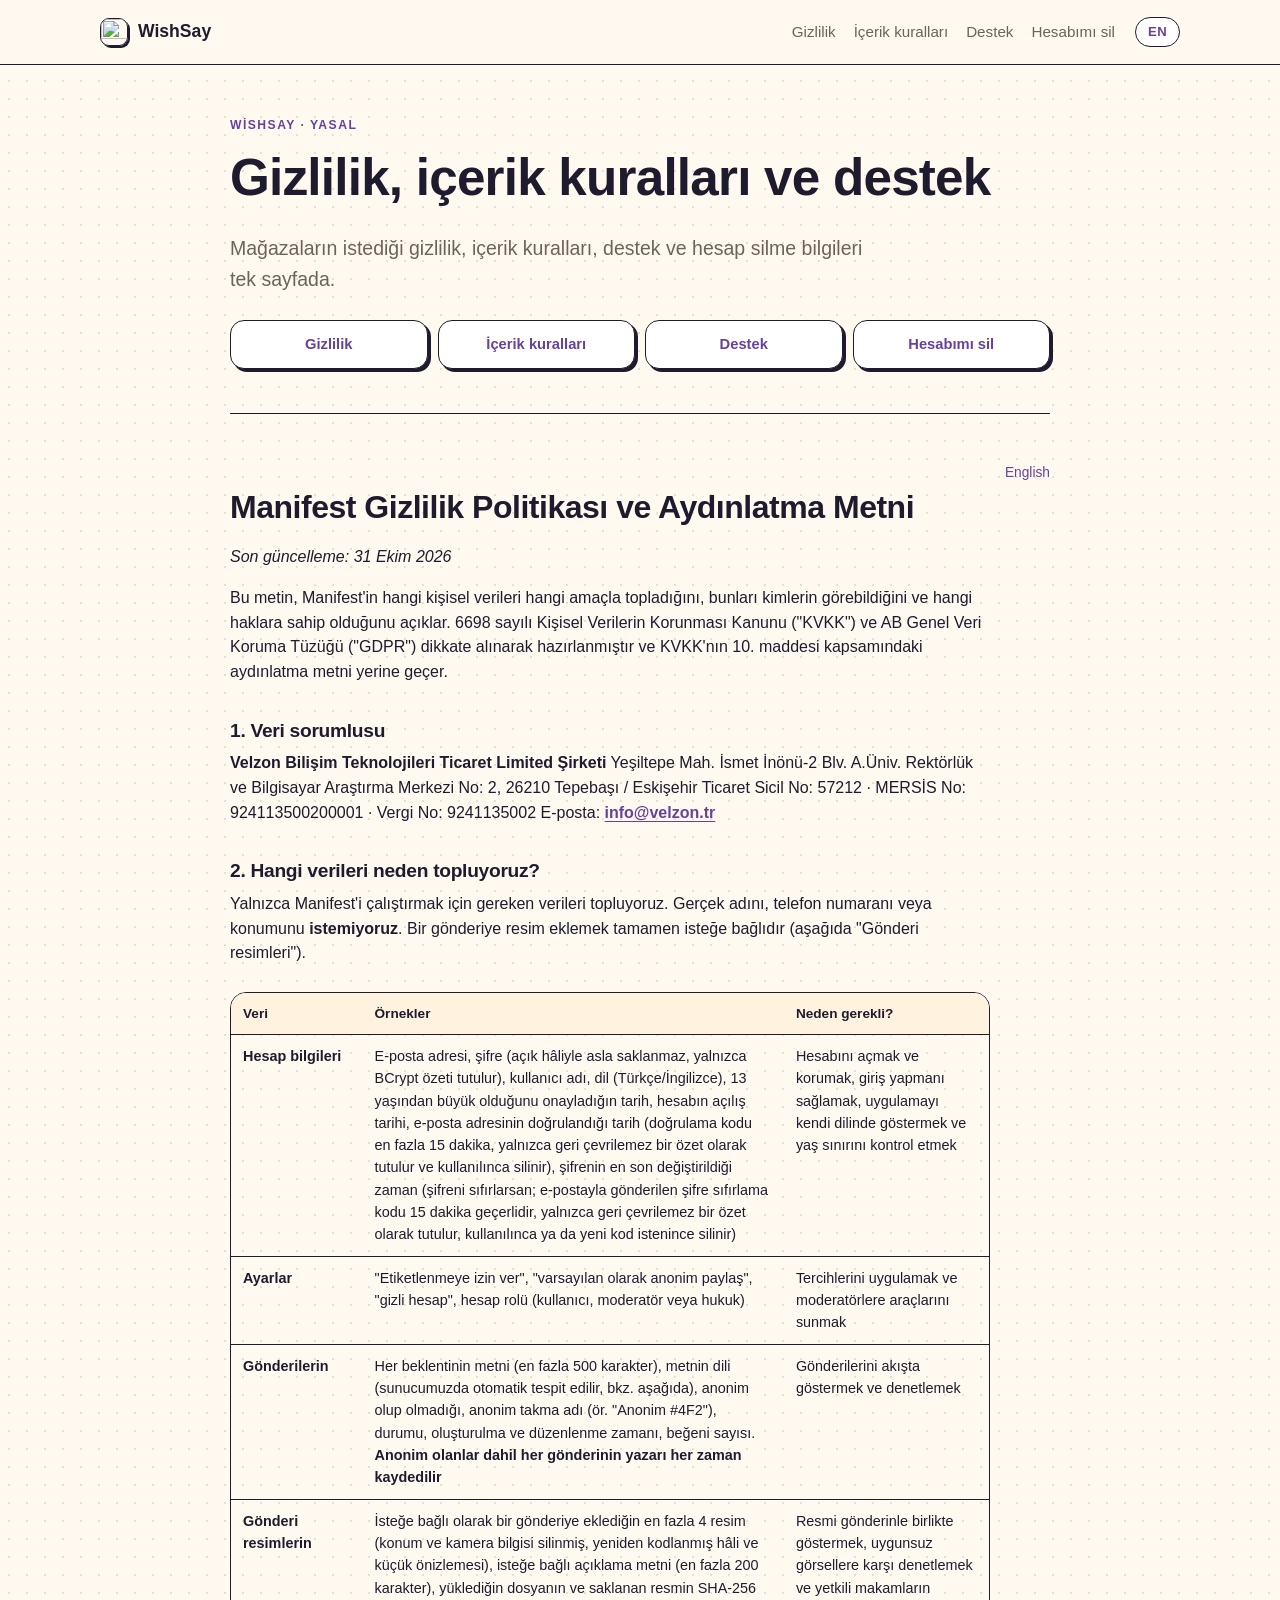
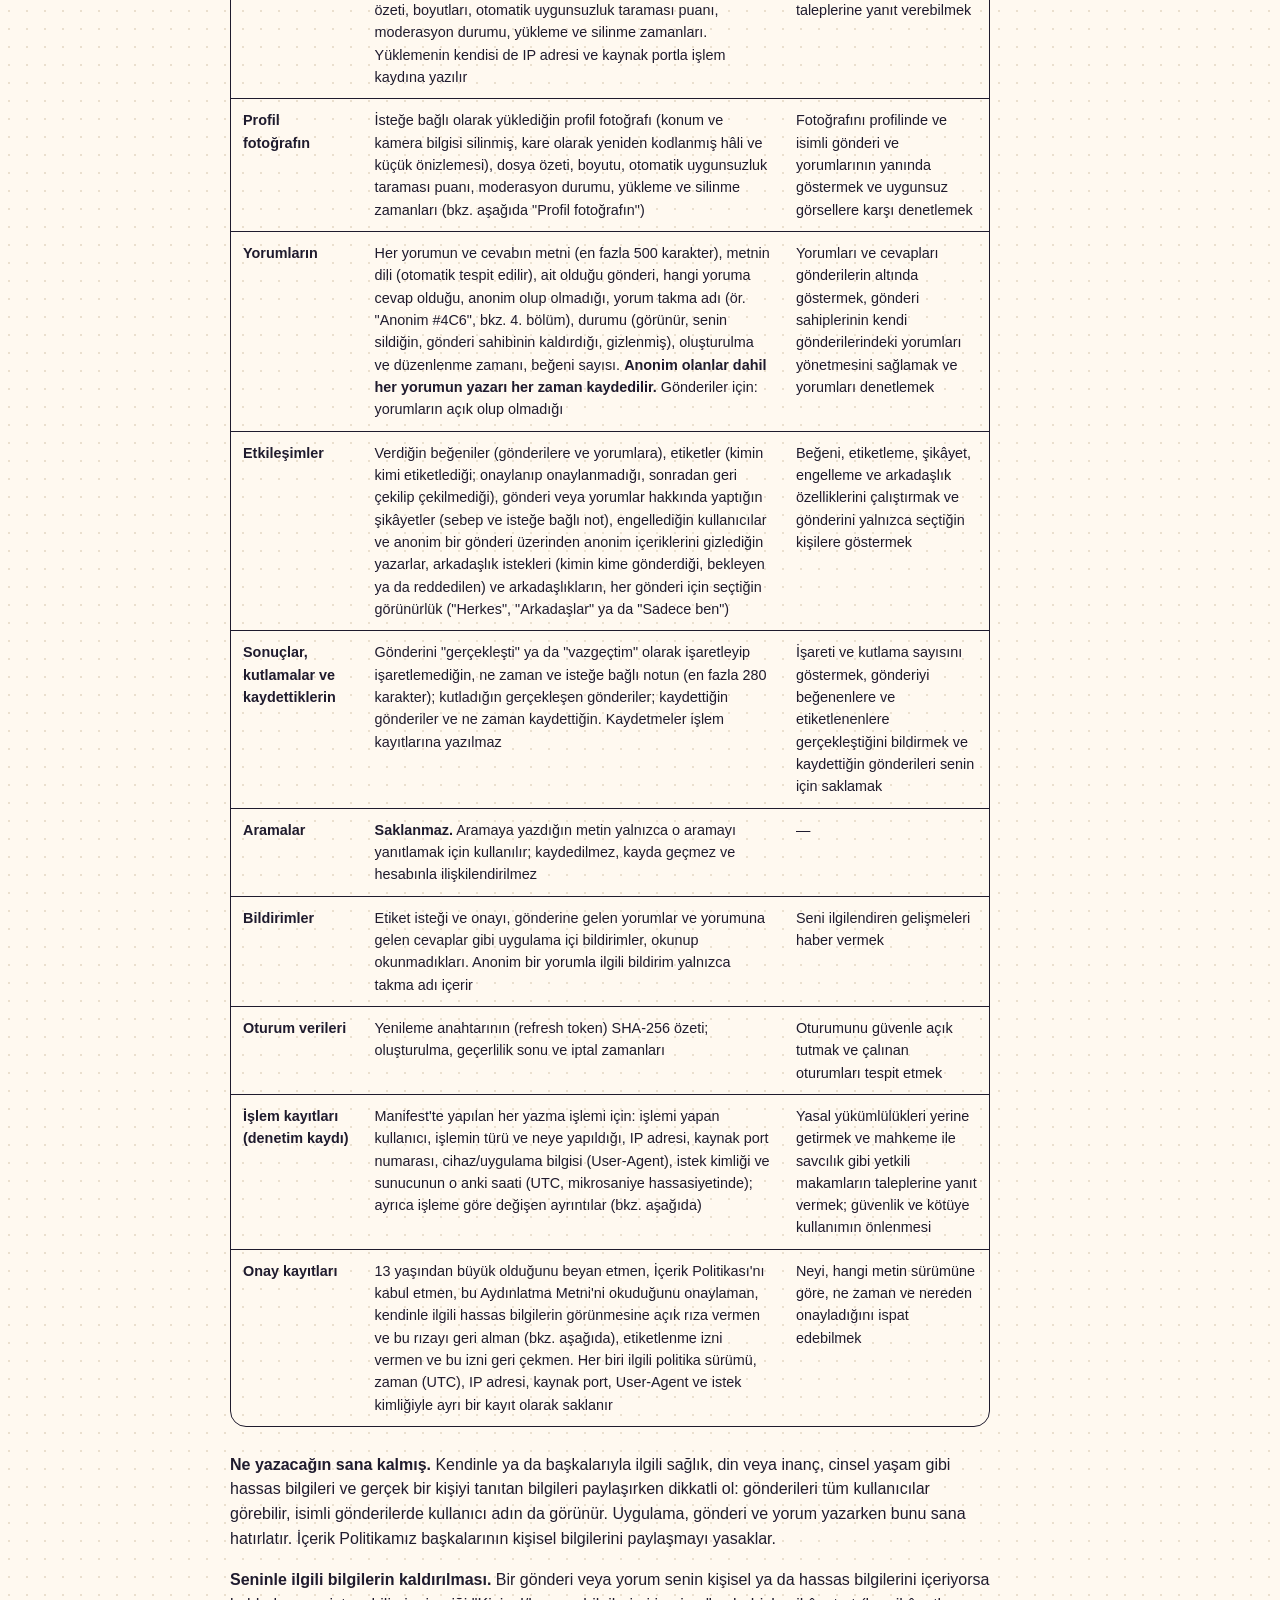
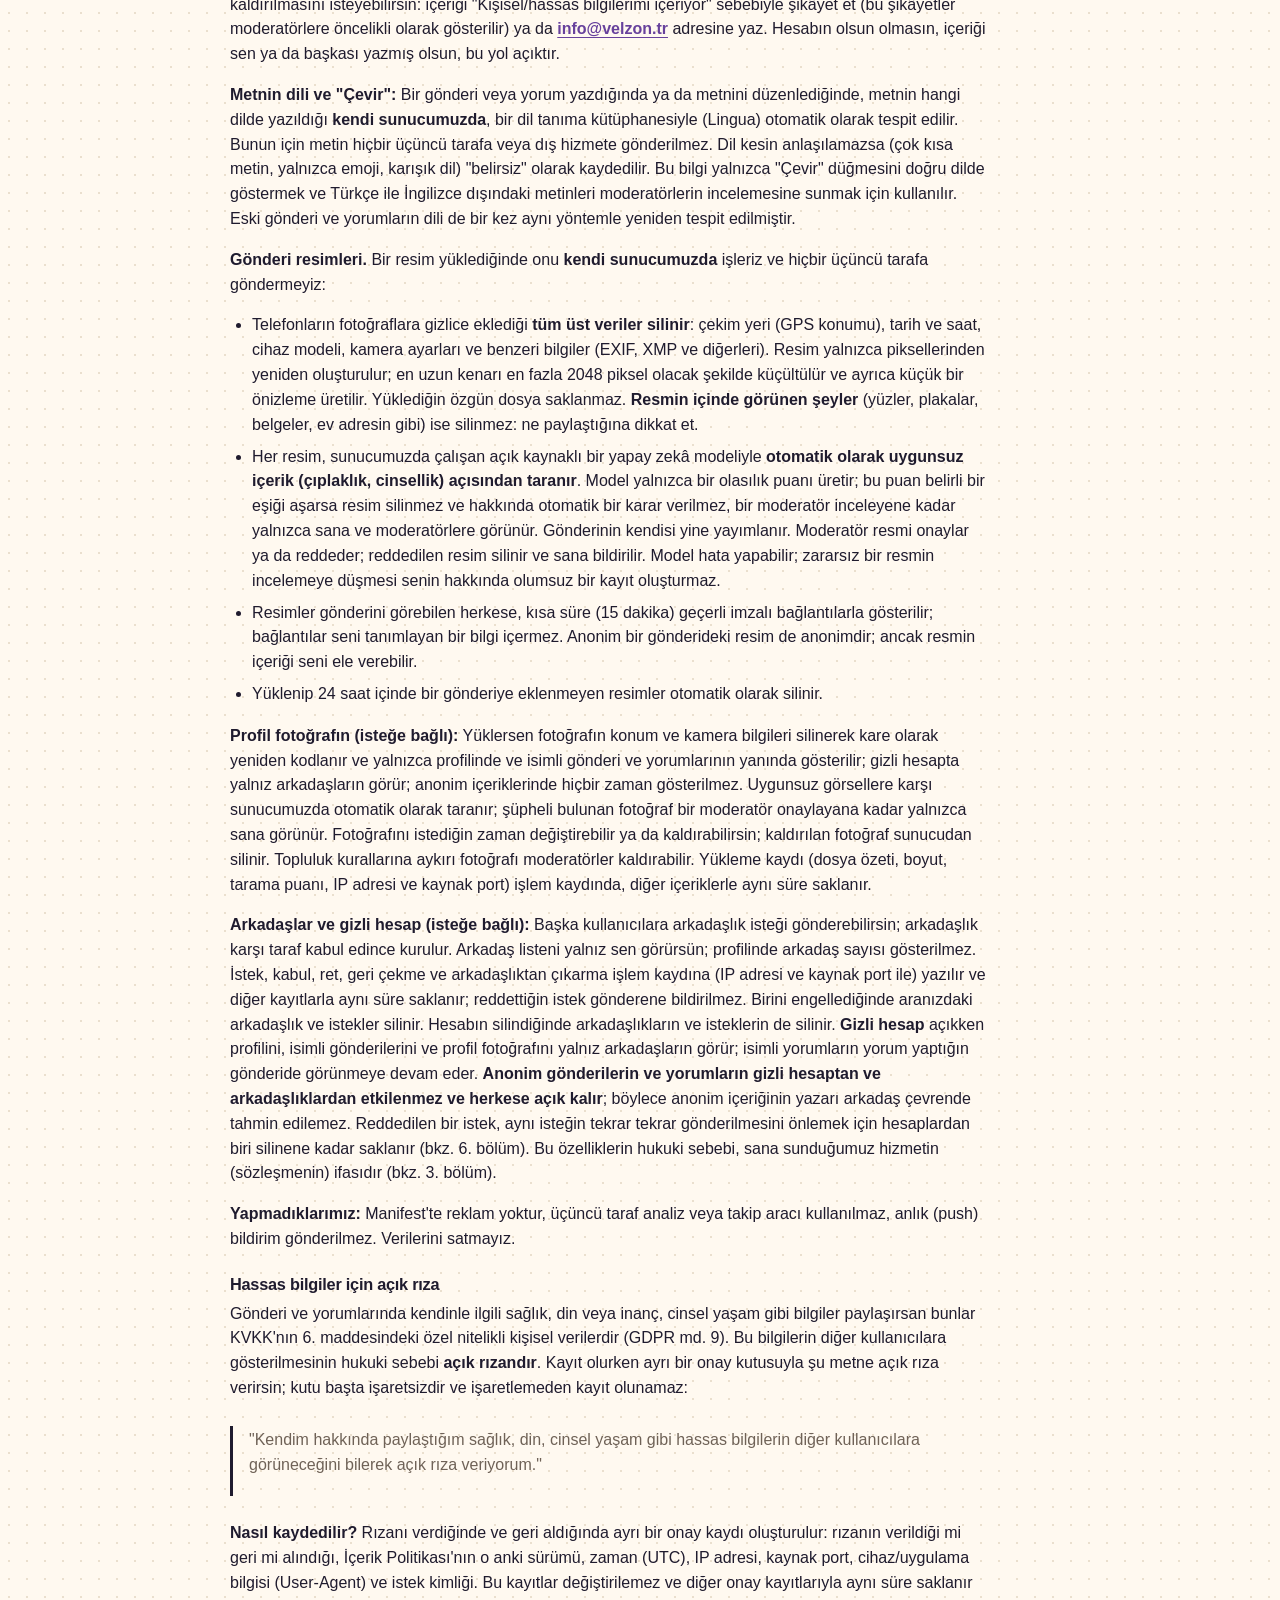
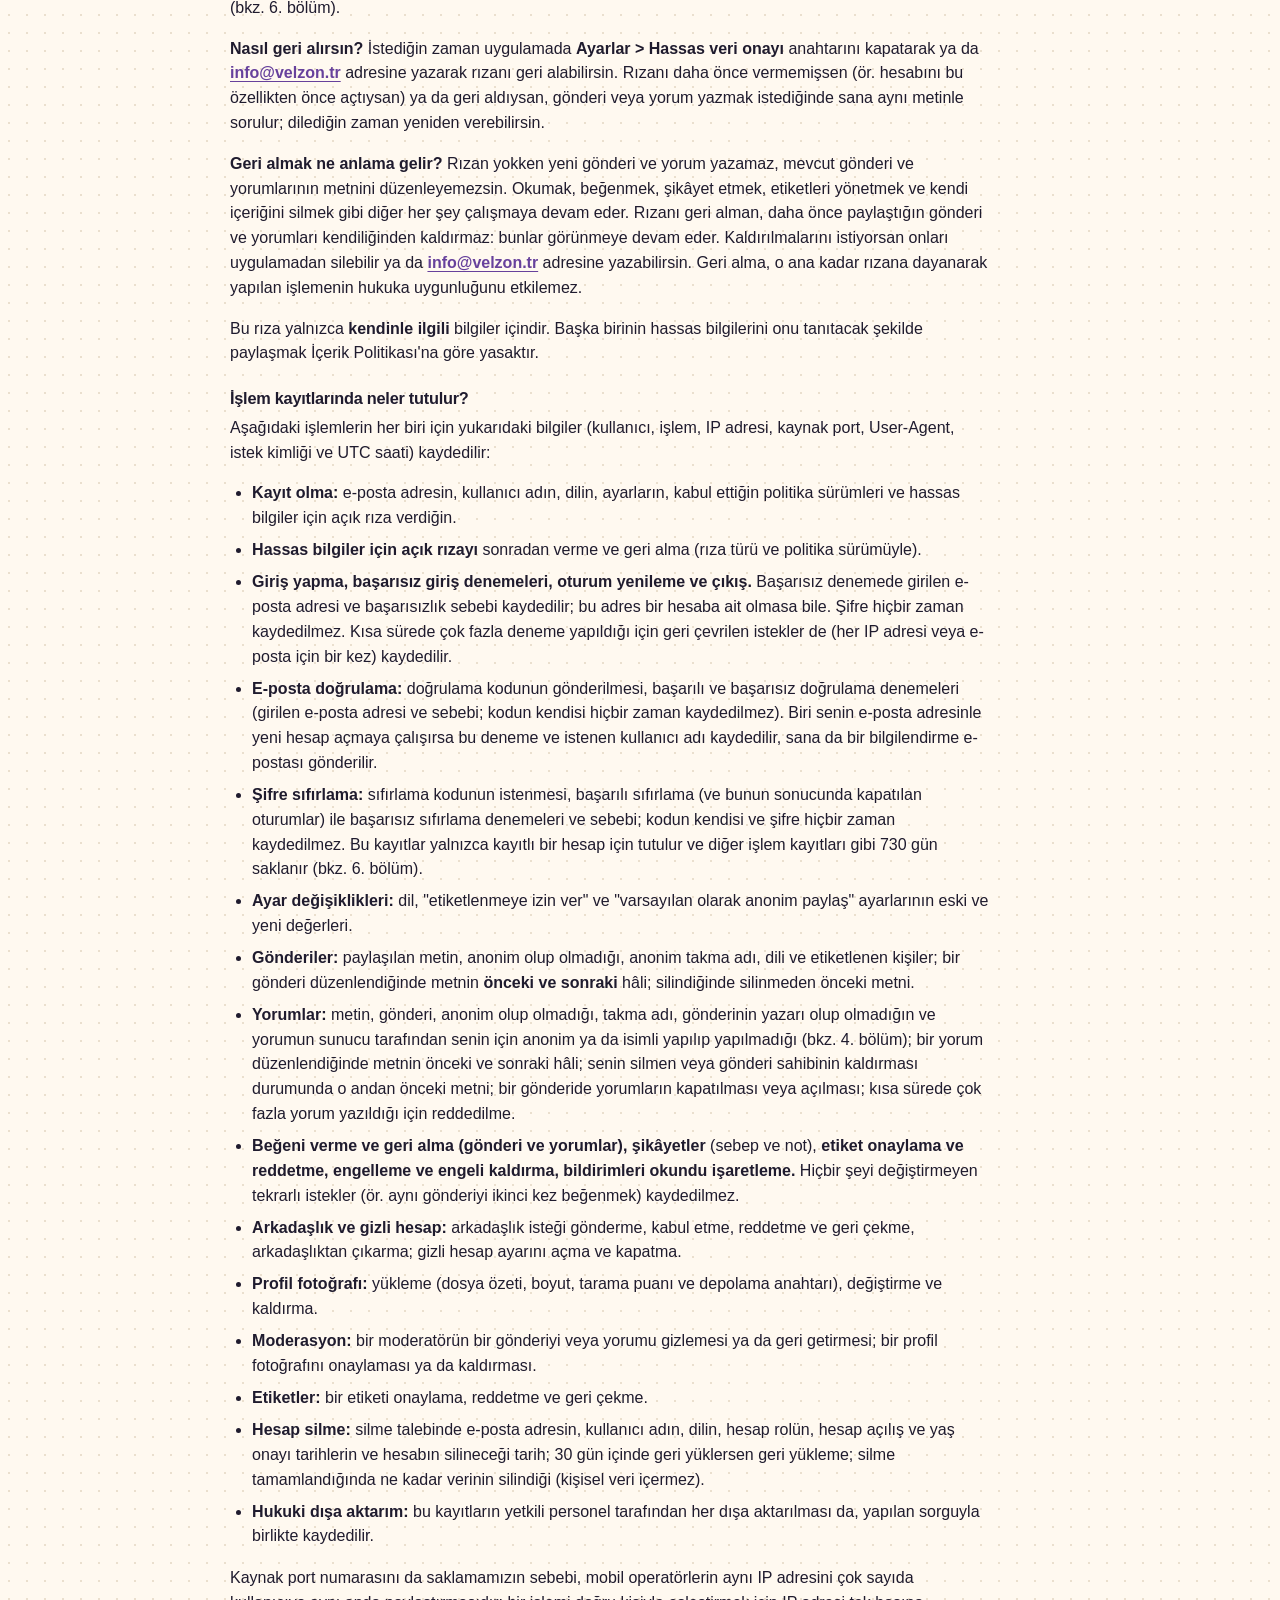
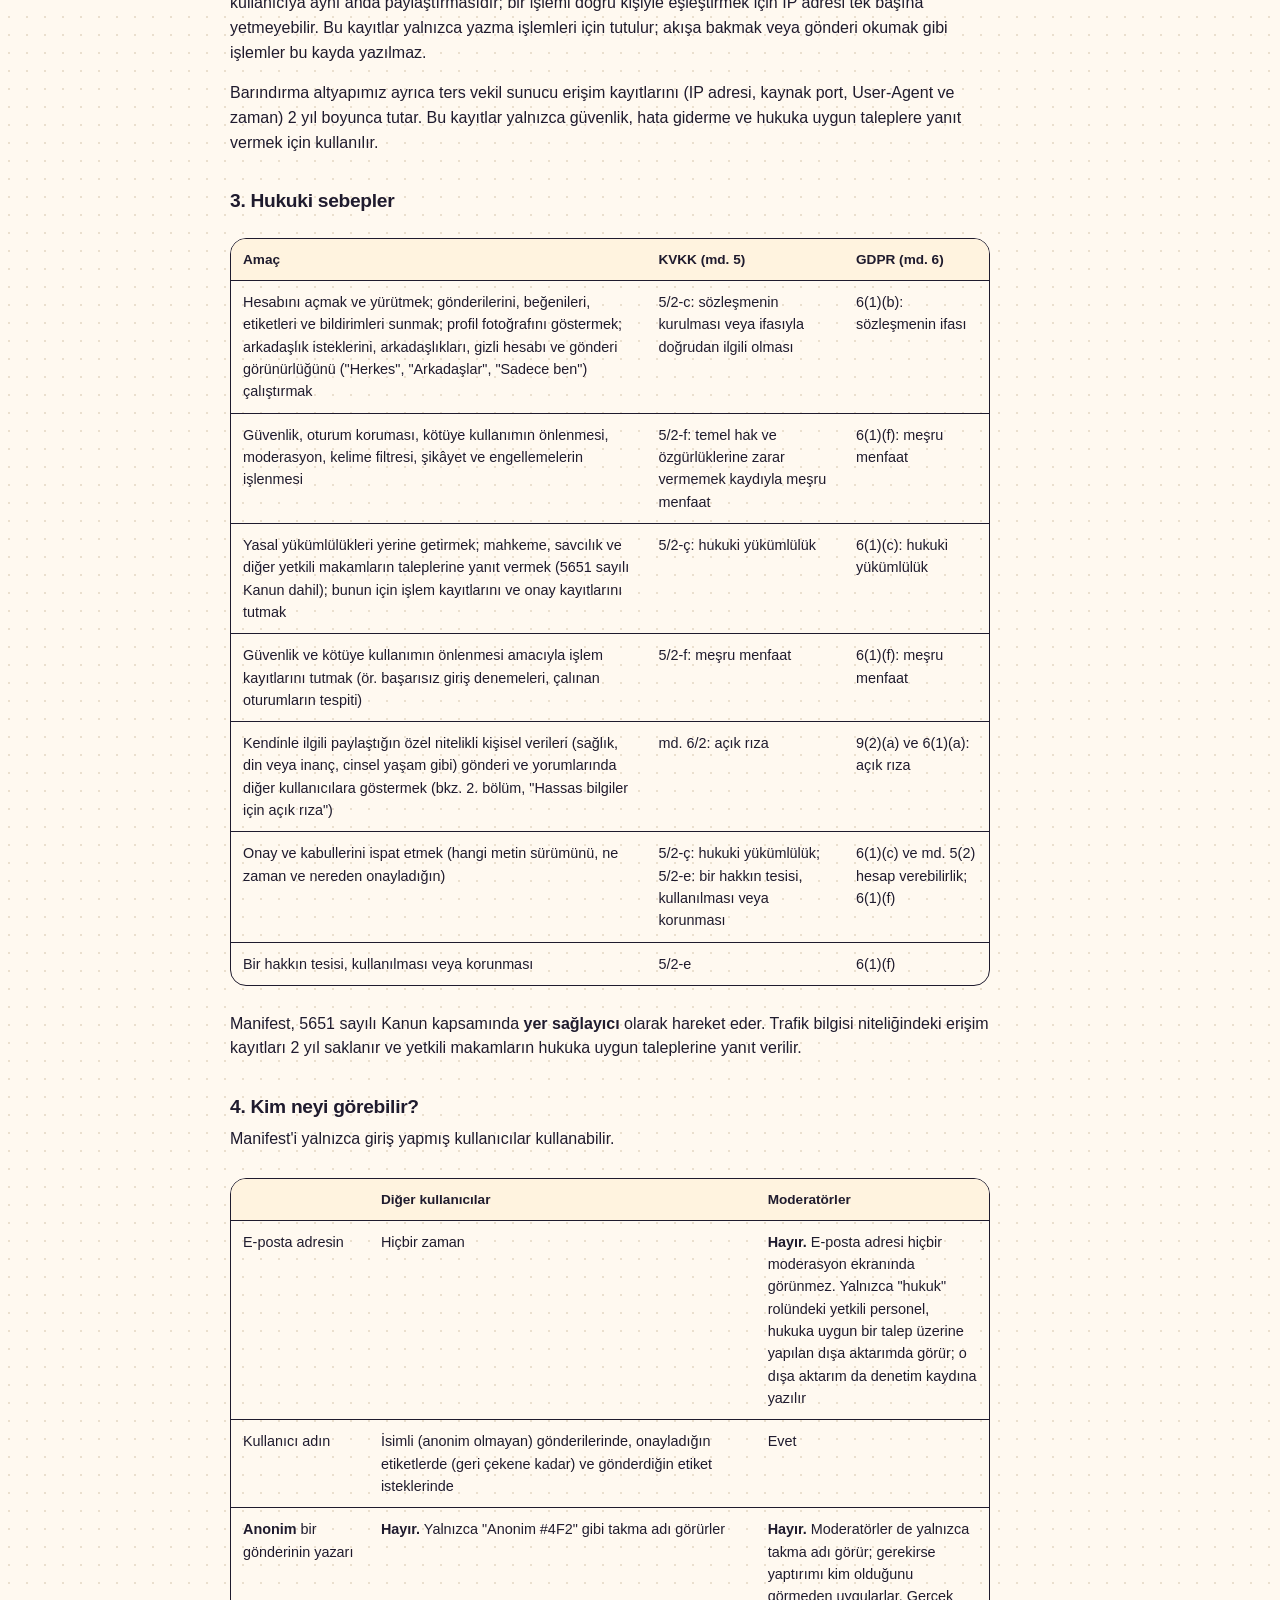
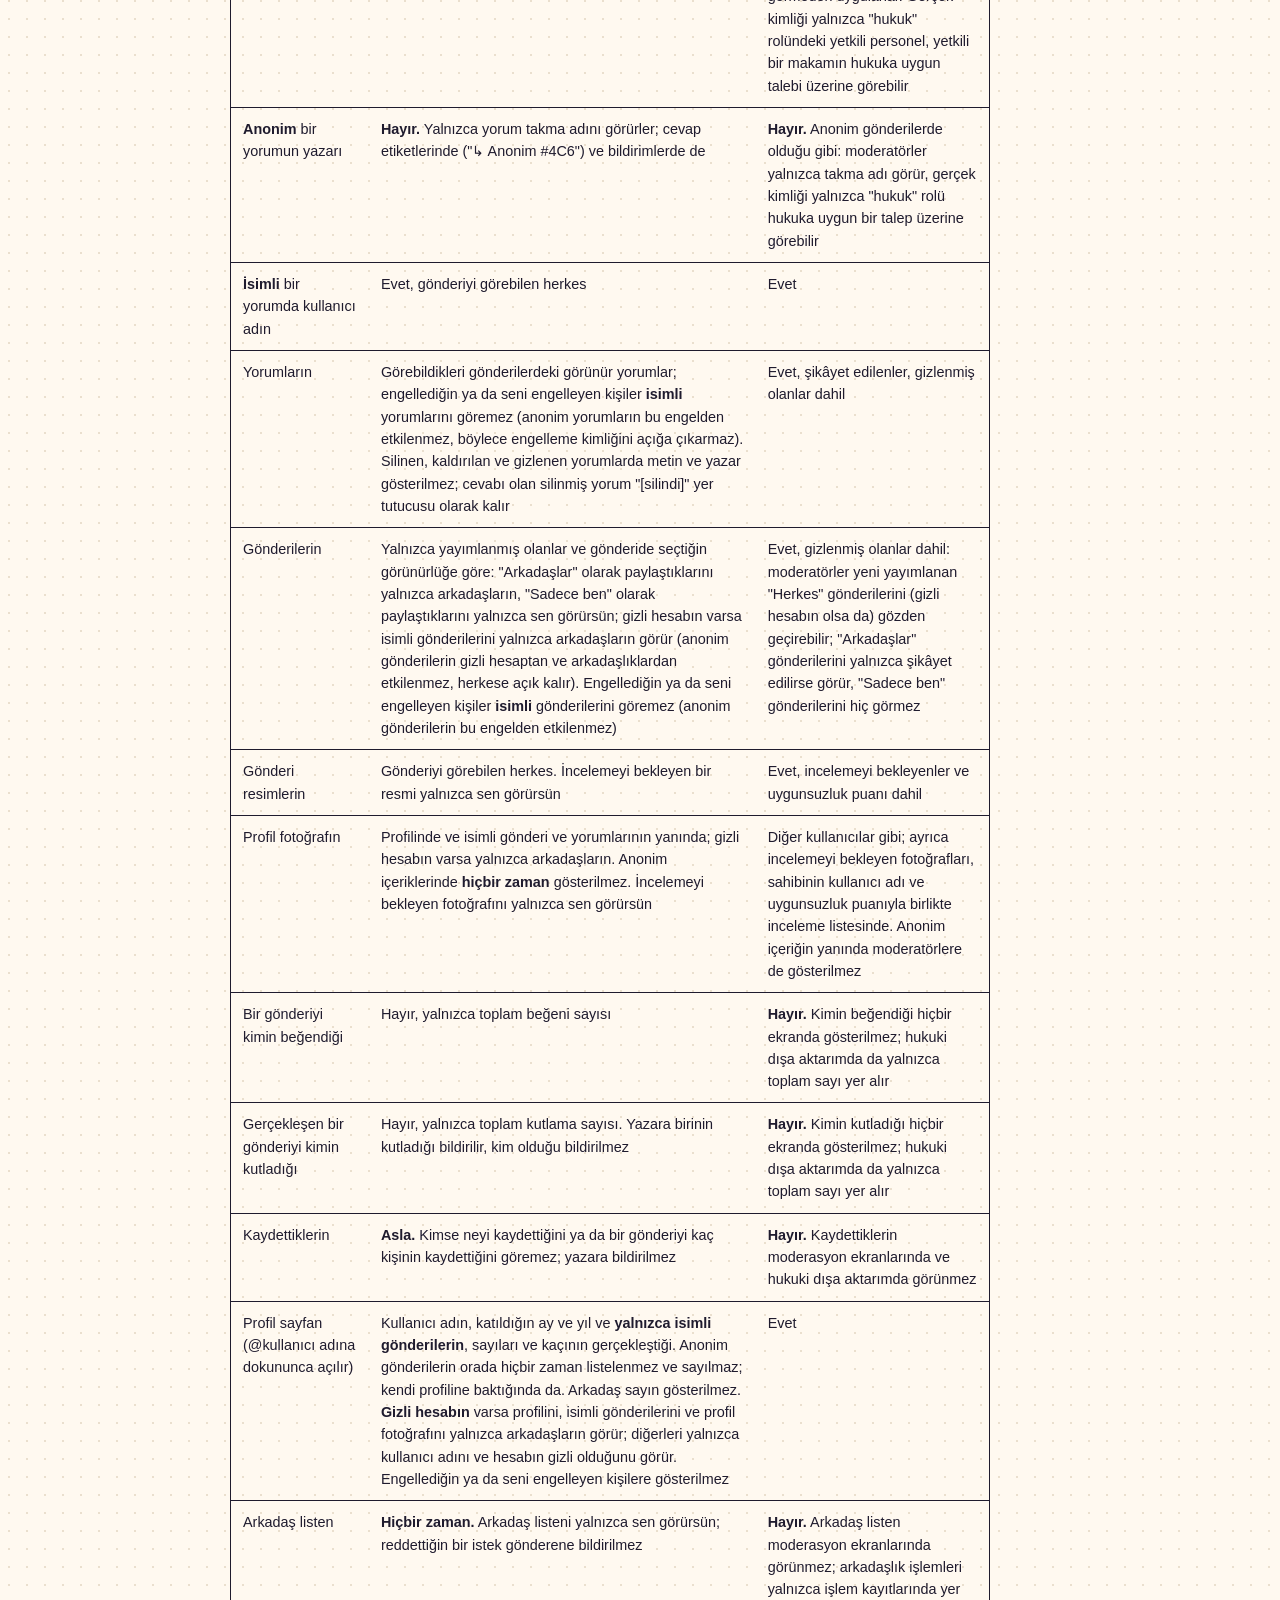
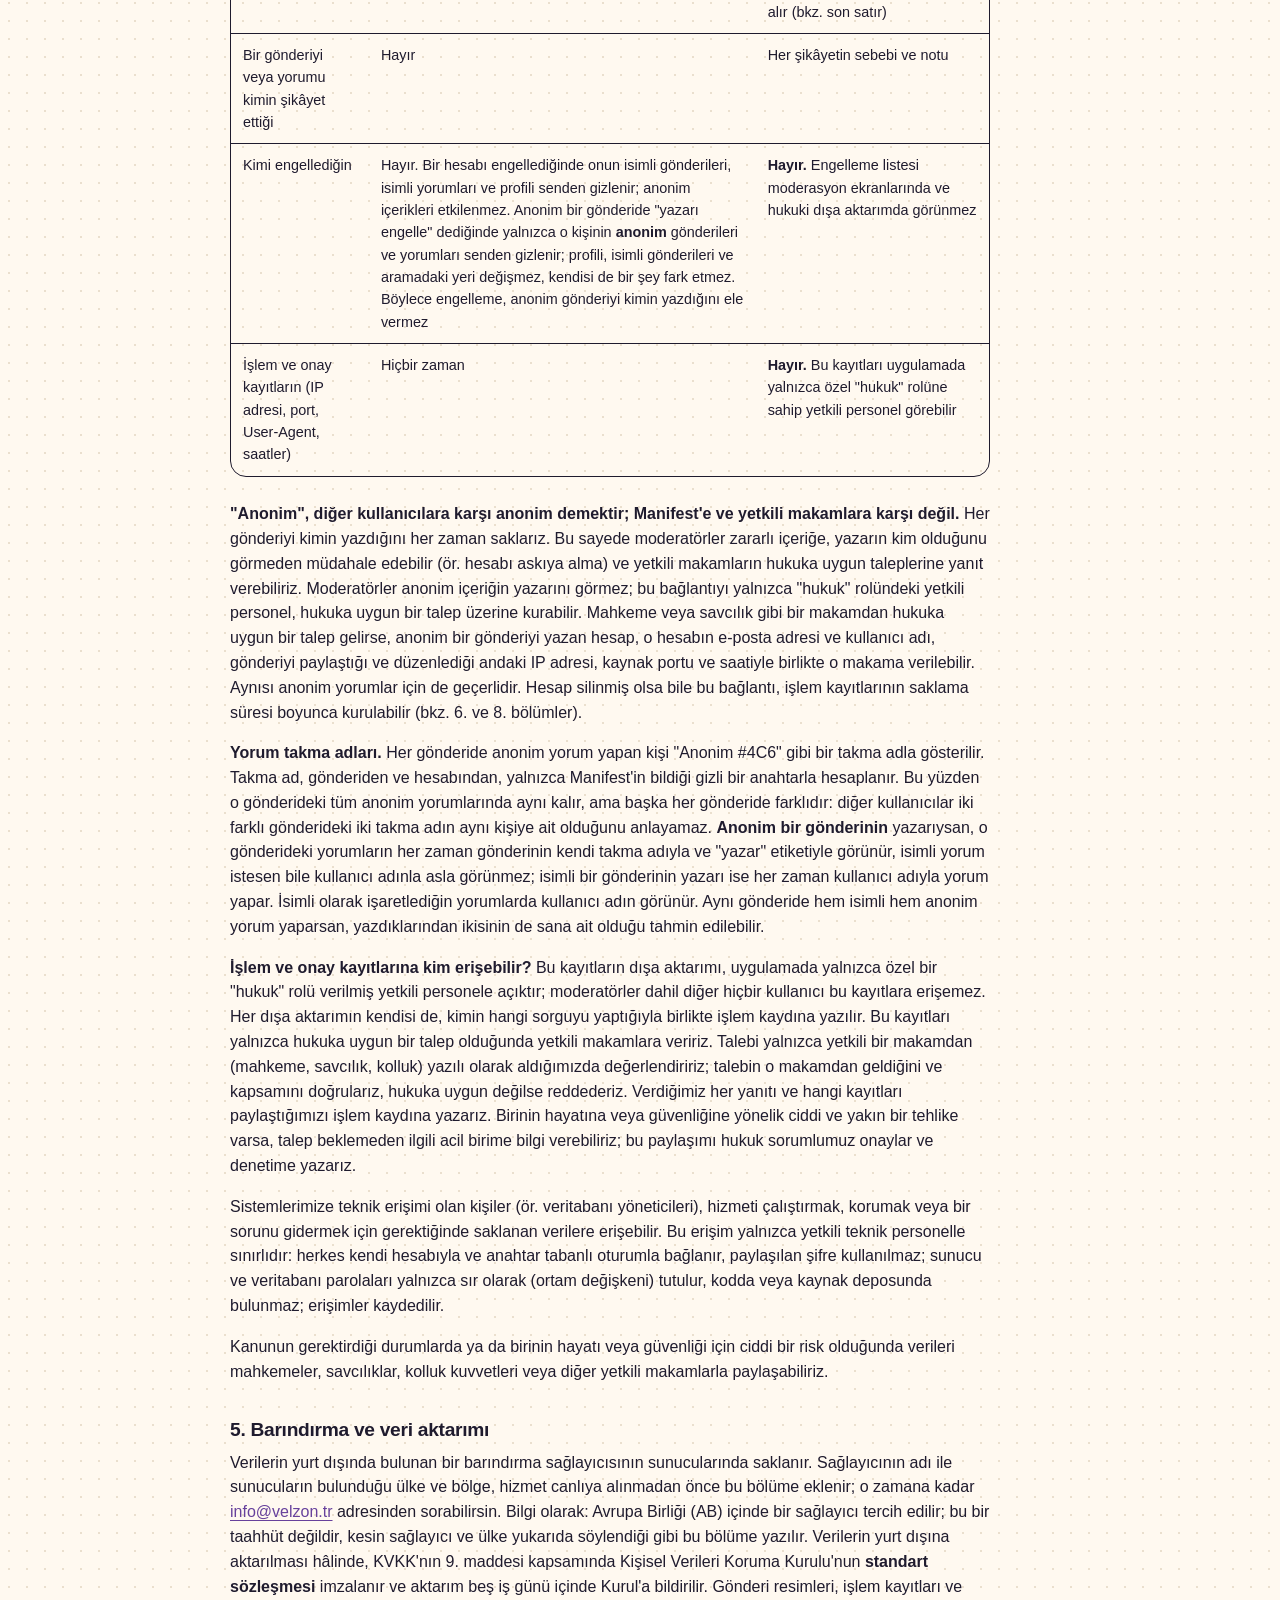
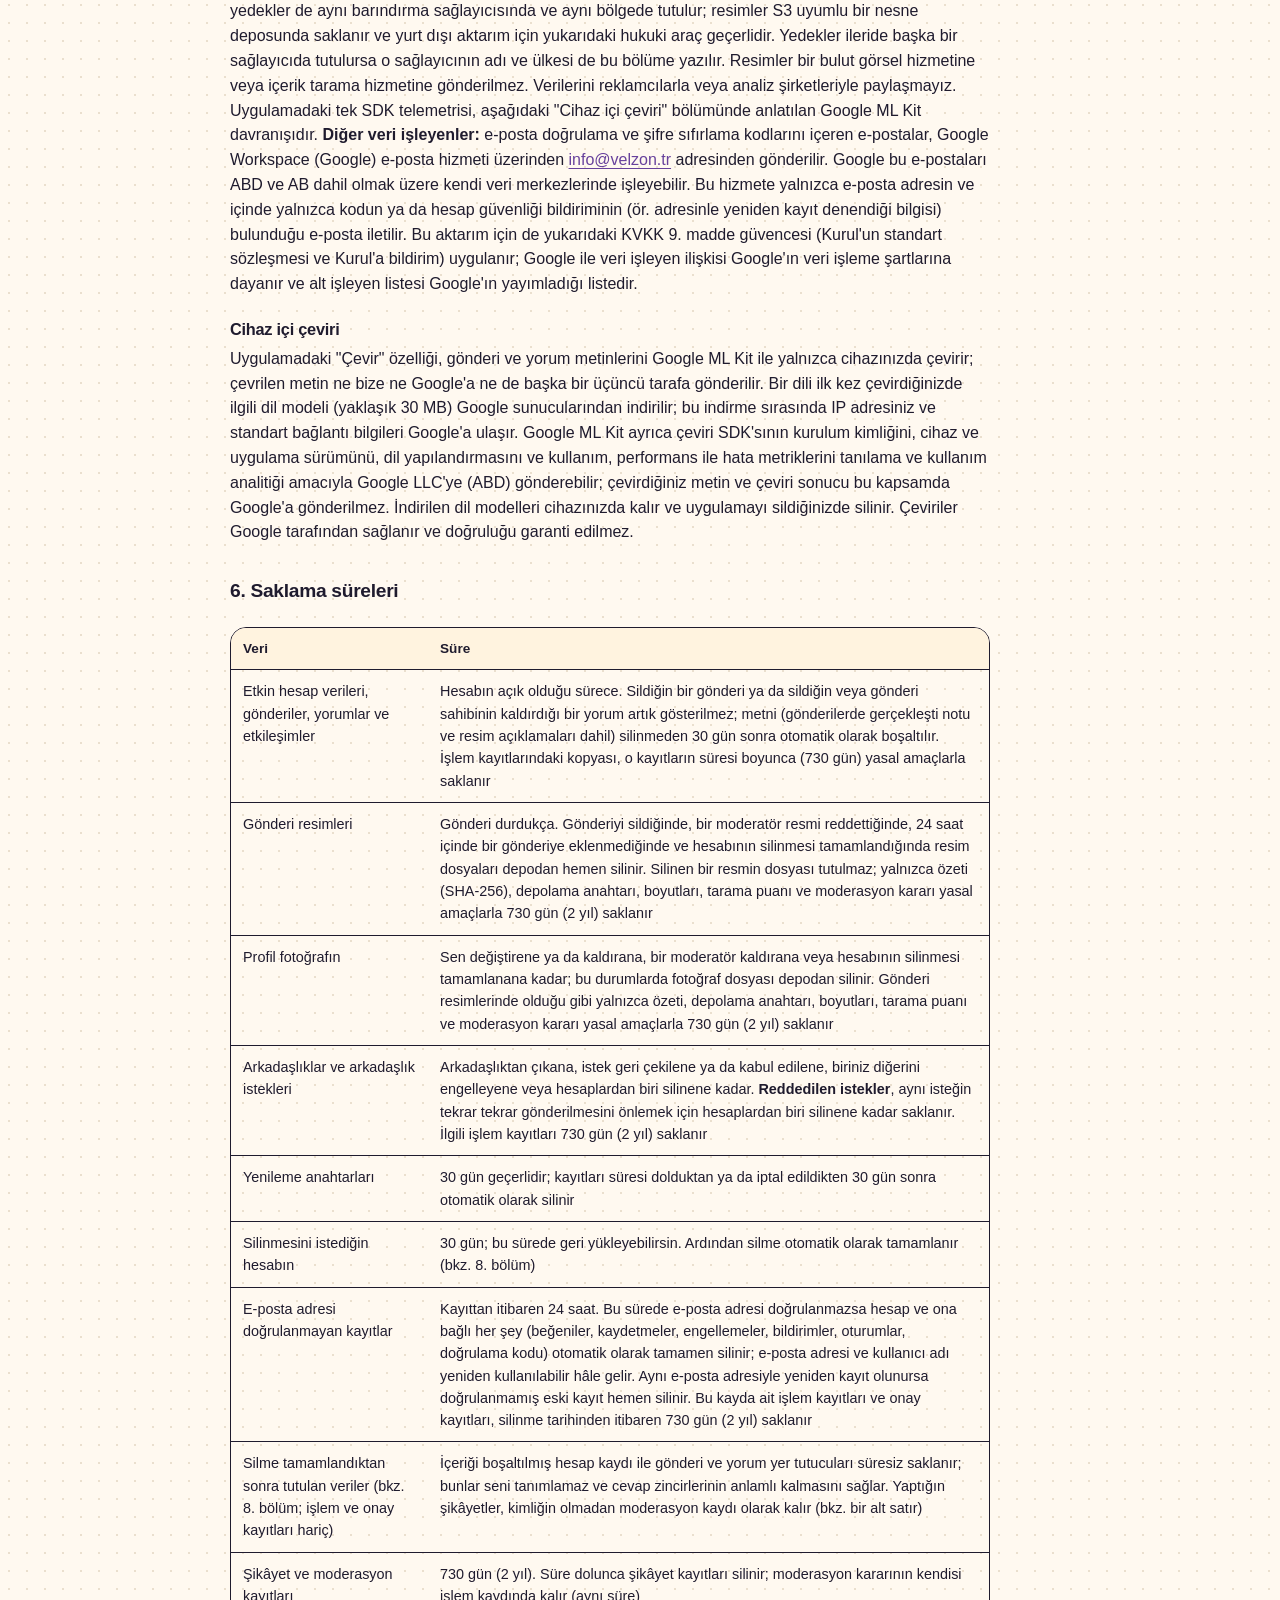
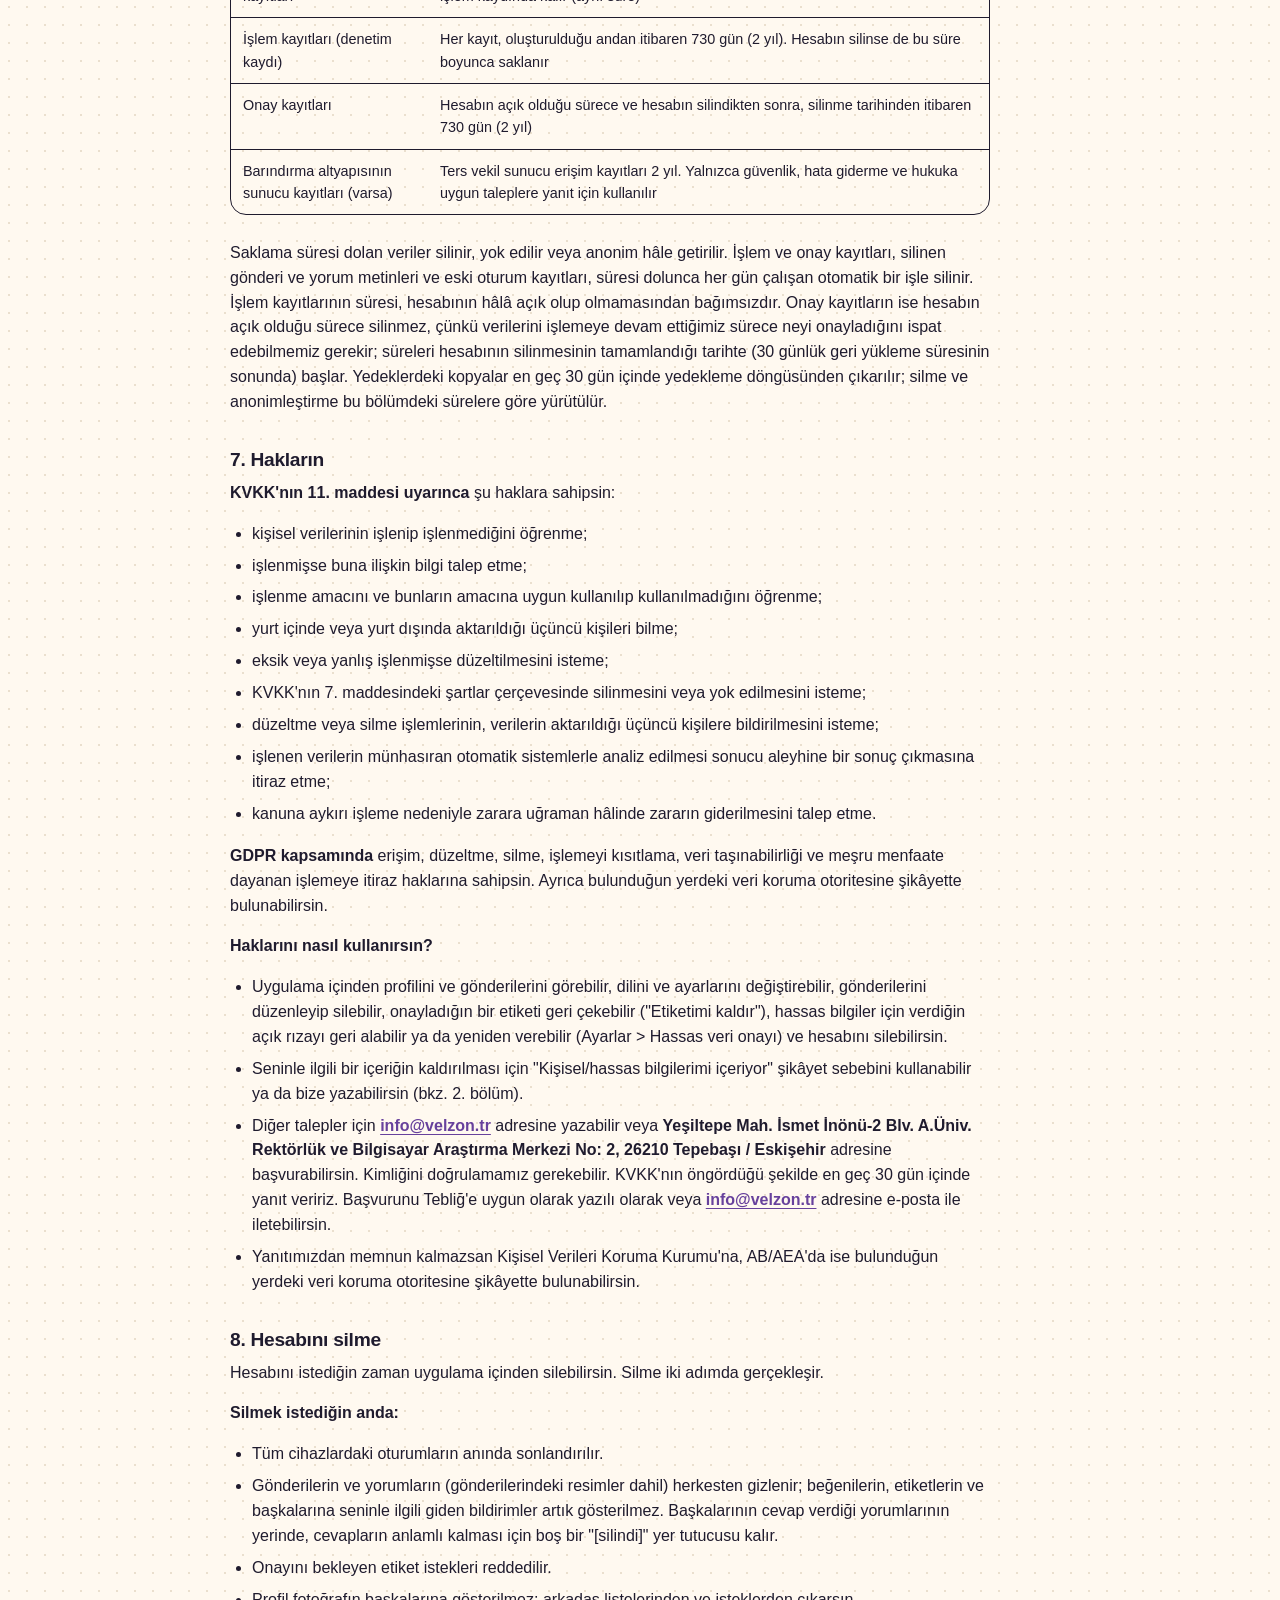
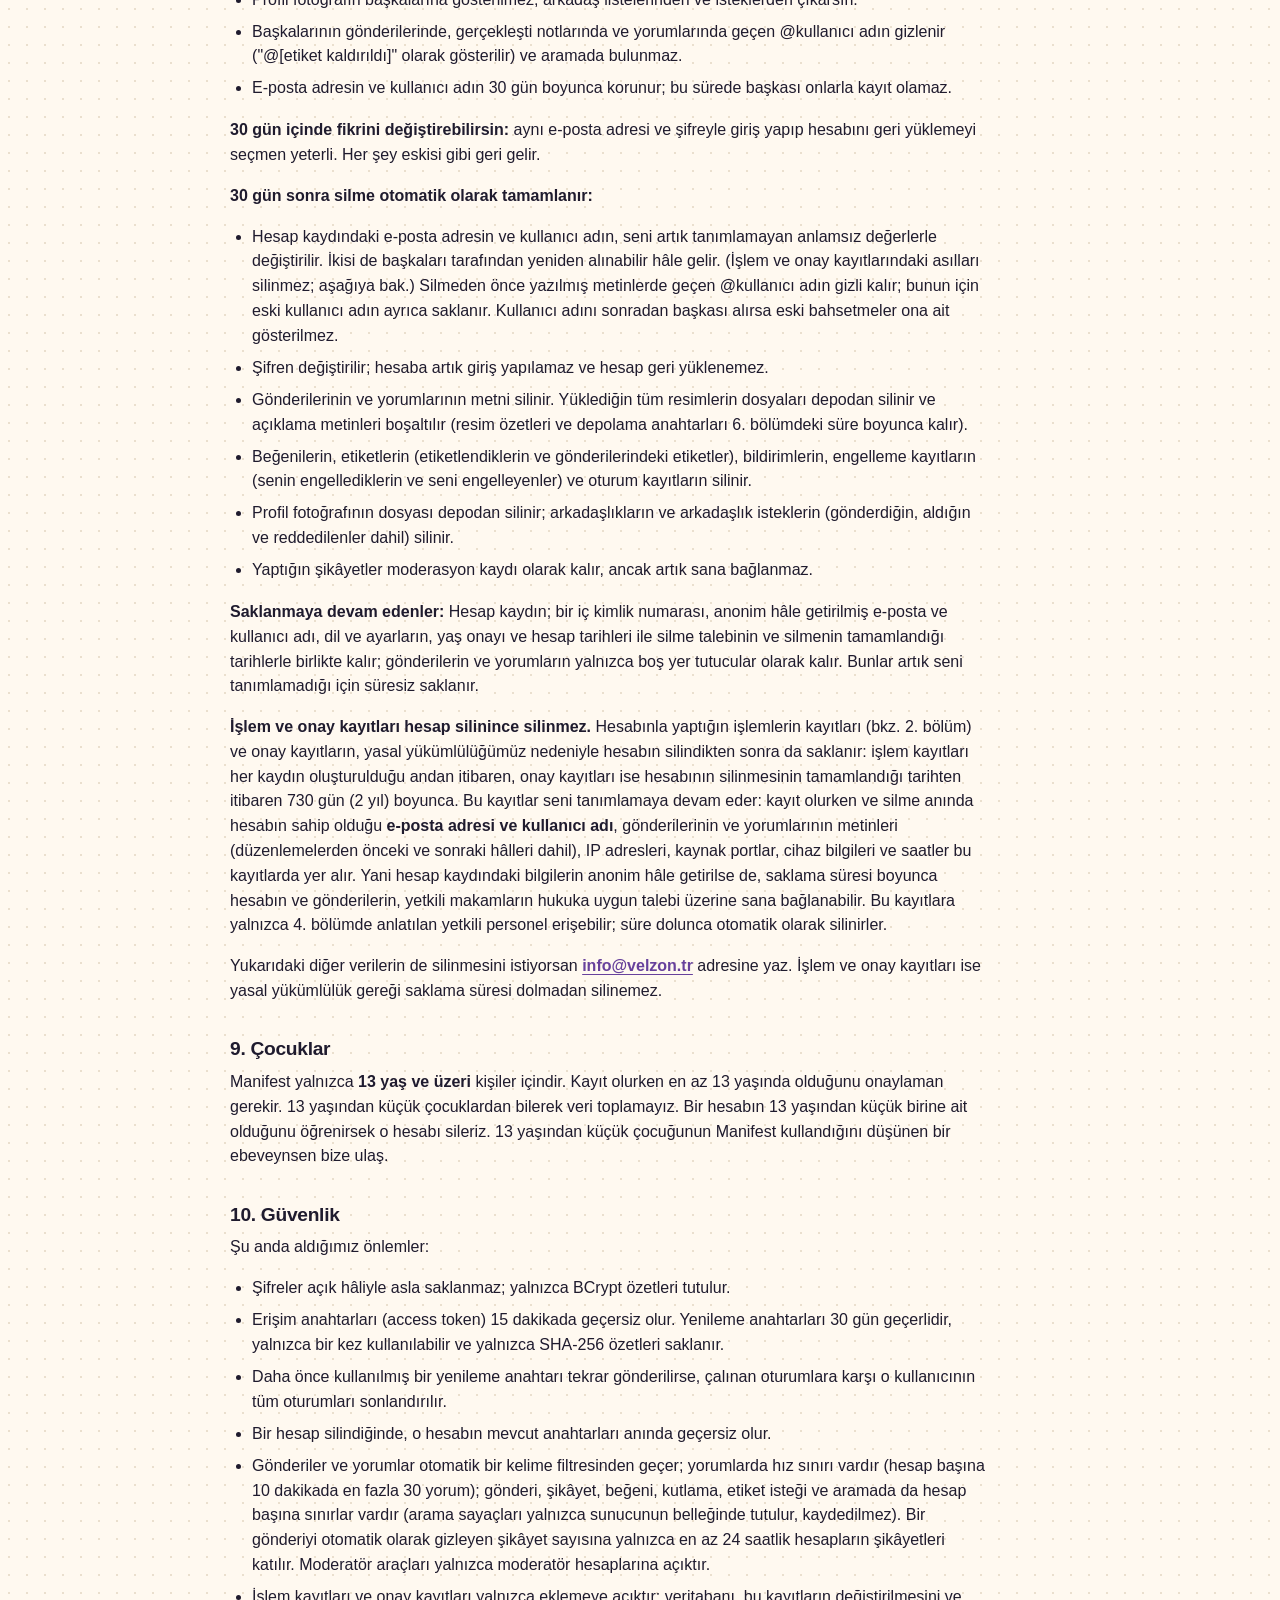
==== commit b6086e88: "Yasal sayfa: 2026-11-03" ====
--- a/index.html
+++ b/index.html
@@ -1066,7 +1066,7 @@
 <tr>
 <td>Gönderilerin</td>
 <td>Yalnızca yayımlanmış olanlar ve gönderide seçtiğin görünürlüğe göre: &quot;Arkadaşlar&quot; olarak paylaştıklarını yalnızca arkadaşların, &quot;Sadece ben&quot; olarak paylaştıklarını yalnızca sen görürsün; gizli hesabın varsa isimli gönderilerini yalnızca arkadaşların görür (anonim gönderilerin gizli hesaptan ve arkadaşlıklardan etkilenmez, herkese açık kalır). Engellediğin ya da seni engelleyen kişiler <strong>isimli</strong> gönderilerini göremez (anonim gönderilerin bu engelden etkilenmez)</td>
-<td>Evet, gizlenmiş olanlar dahil; &quot;Sadece ben&quot; gönderilerini görmez</td>
+<td>Evet, gizlenmiş olanlar dahil: moderatörler yeni yayımlanan &quot;Herkes&quot; gönderilerini (gizli hesabın olsa da) gözden geçirebilir; &quot;Arkadaşlar&quot; gönderilerini yalnızca şikâyet edilirse görür, &quot;Sadece ben&quot; gönderilerini hiç görmez</td>
 </tr>
 <tr>
 <td>Gönderi resimlerin</td>
@@ -1373,7 +1373,7 @@
 <li>Bir arkadaşını, onun da onayladığı bir gönderide etiketlemek (bkz. 3. bölüm).</li>
 </ul>
 <p>Her gönderide kimin göreceğini seçersin: <strong>Herkes</strong>, <strong>Arkadaşlar</strong> (yalnız arkadaşların) ya da <strong>Sadece ben</strong>.
-Anonim gönderi &quot;Arkadaşlar&quot; ile paylaşılamaz. Arkadaşlara açık gönderide yalnız arkadaşlarını etiketleyebilirsin.
+Anonim gönderi &quot;Arkadaşlar&quot; ile paylaşılamaz. Yalnız arkadaşların görebildiği gönderilere (&quot;Arkadaşlar&quot; görünürlüğü veya gizli hesabın isimli gönderileri) anonim yorum yazılamaz; bu gönderilere yazdığın yorumlar kullanıcı adınla görünür. Arkadaşlara açık gönderide yalnız arkadaşlarını etiketleyebilirsin.
 Topluluk kuralları ve moderasyon &quot;Arkadaşlar&quot; gönderileri için de geçerlidir; moderatörler bildirilen içeriği
 görünürlüğünden bağımsız inceleyebilir.</p>
 <h3>2. Neler yasak?</h3>
@@ -1469,9 +1469,11 @@
 </ul>
 <h3>5. Şikâyet etme</h3>
 <ul>
-<li>Herhangi bir gönderiyi veya yorumu şikâyet edip bir sebep seçebilirsin: spam, taciz, nefret, cinsel içerik, kendine zarar
-verme, şiddet, &quot;kişisel/hassas bilgilerimi içeriyor&quot; veya diğer. İstersen kısa bir not da ekleyebilirsin.
-Kişisel/hassas bilgi sebebiyle yapılan şikâyetler moderatörlere öncelikli olarak gösterilir.</li>
+<li>Herhangi bir gönderiyi, yorumu veya hesabı şikâyet edip bir sebep ve ona uyan bir alt seçenek seçebilirsin
+(ör. spam → reklam veya satış). Sebepler: spam, taciz, nefret, cinsel içerik, kendine zarar verme, şiddet,
+&quot;kişisel/hassas bilgilerimi içeriyor&quot; veya diğer. İstersen 500 karaktere kadar açıklama ekleyebilirsin; &quot;Diğer&quot;i
+seçersen kısa bir açıklama yazman gerekir. Reşit olmayan birini içerdiği bildirilen cinsel içerik şikâyetleri
+moderatörlere herkesten önce gösterilir; kişisel/hassas bilgi şikâyetleri de öncelikli incelenir.</li>
 <li>Şikâyet ettiğin kişiye, onu kimin şikâyet ettiği söylenmez.</li>
 <li>Aynı gönderiyi veya yorumu 3 farklı kişi şikâyet edince, bir moderatör inceleyene kadar otomatik olarak gizlenir.
 Bu sayıya yalnızca en az 24 saatlik hesapların şikâyetleri katılır; daha yeni hesapların şikâyetleri de
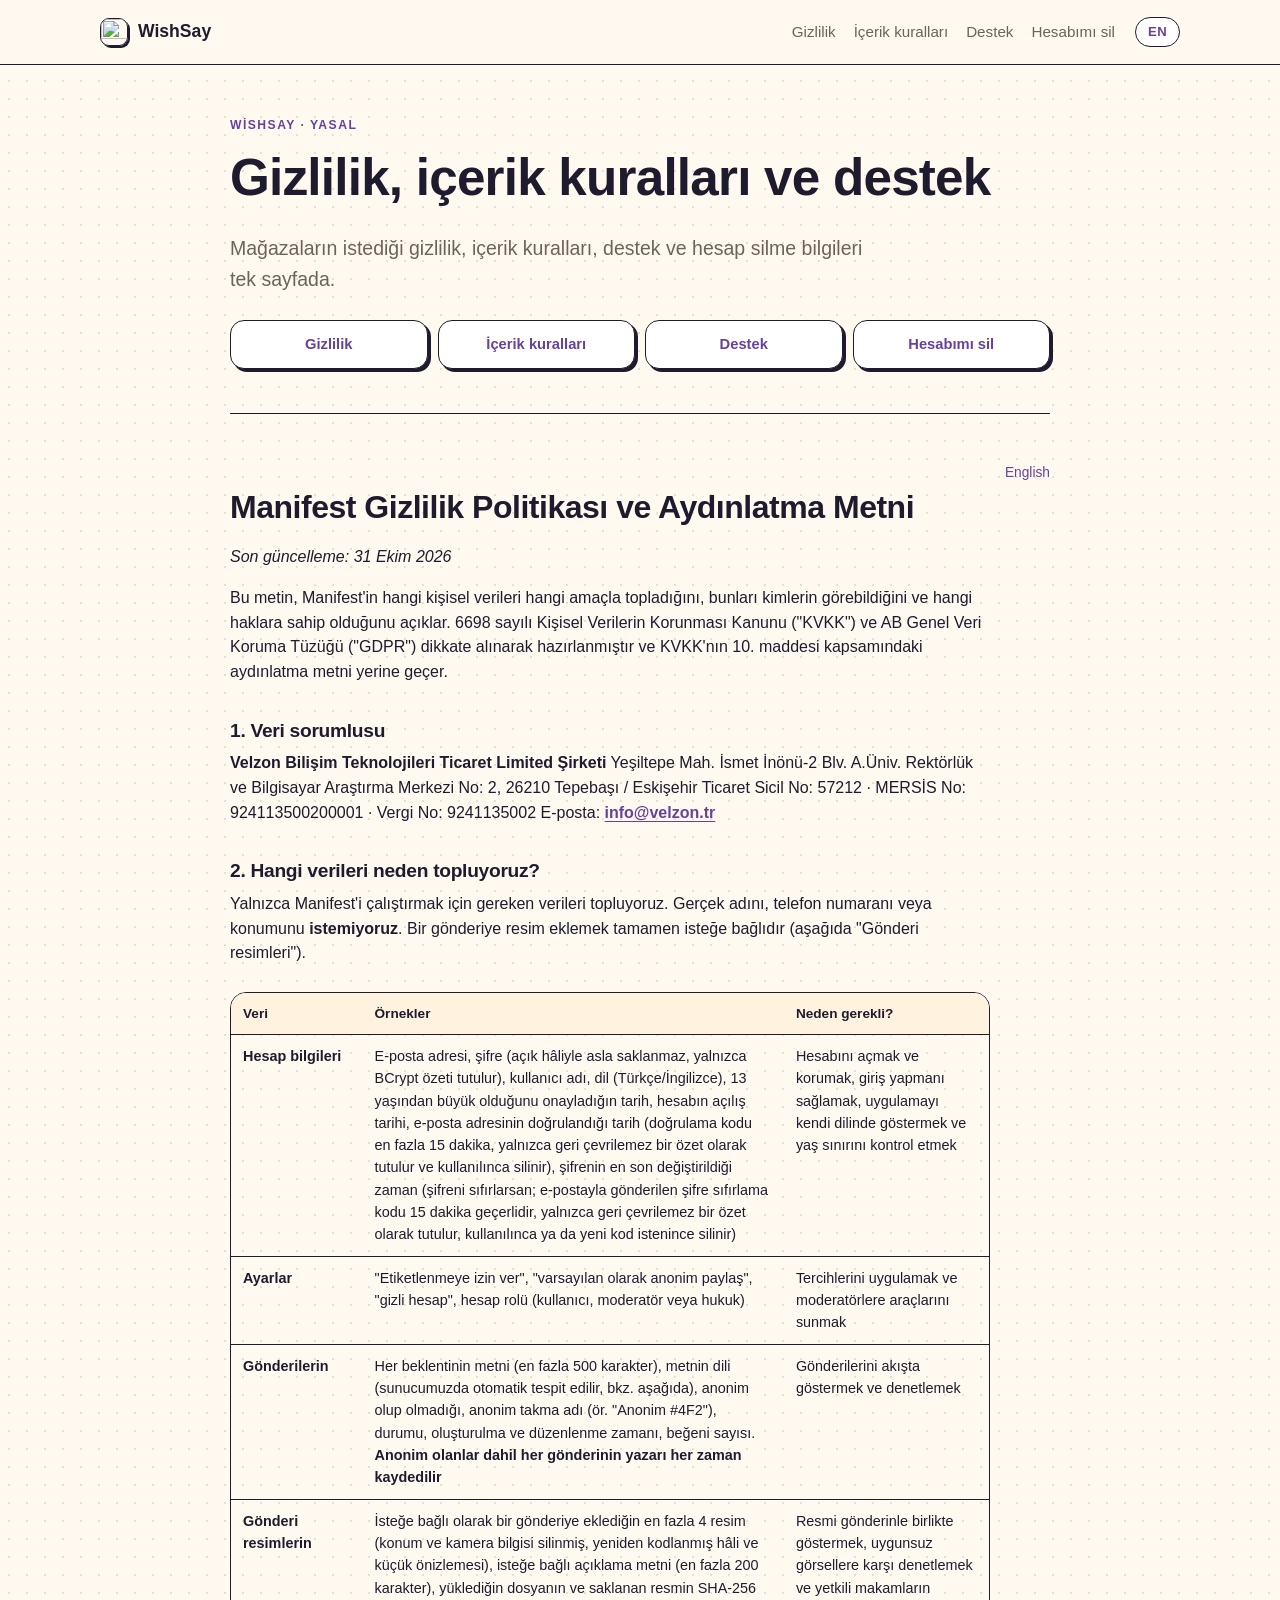
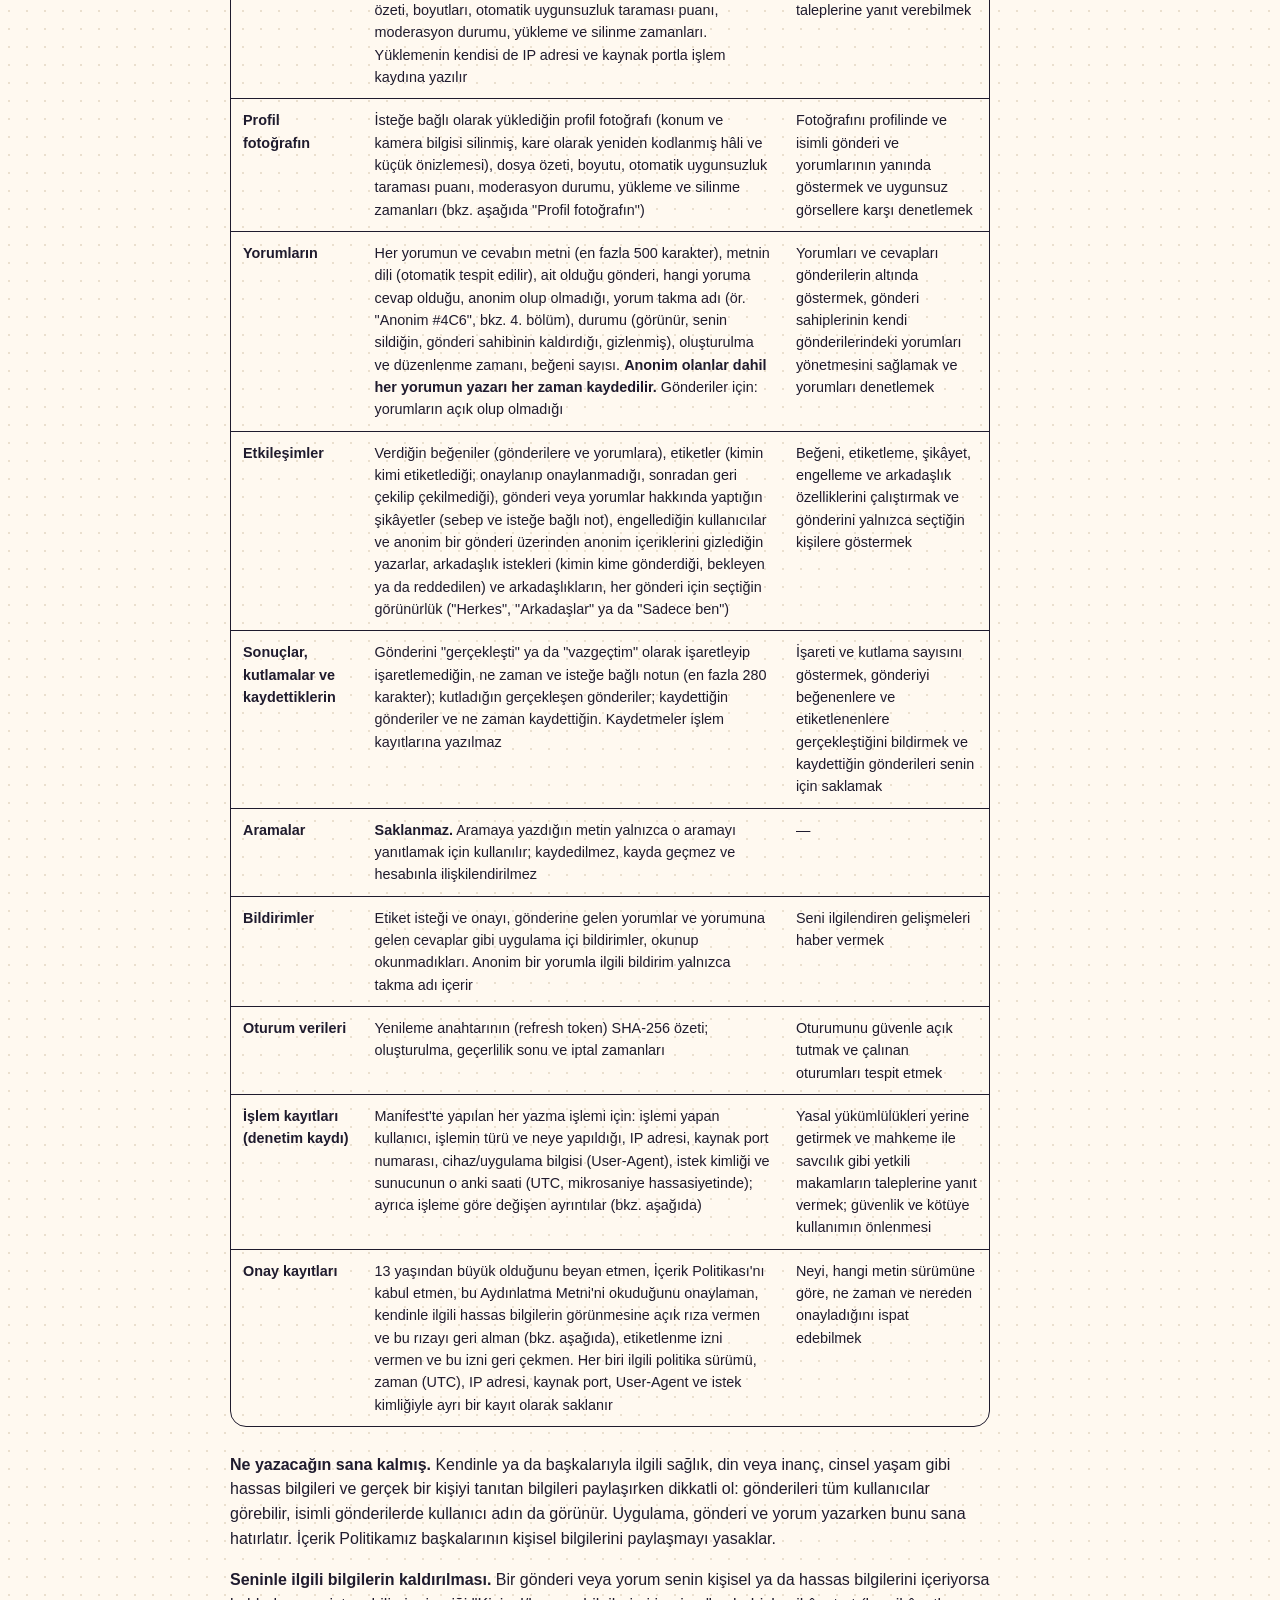
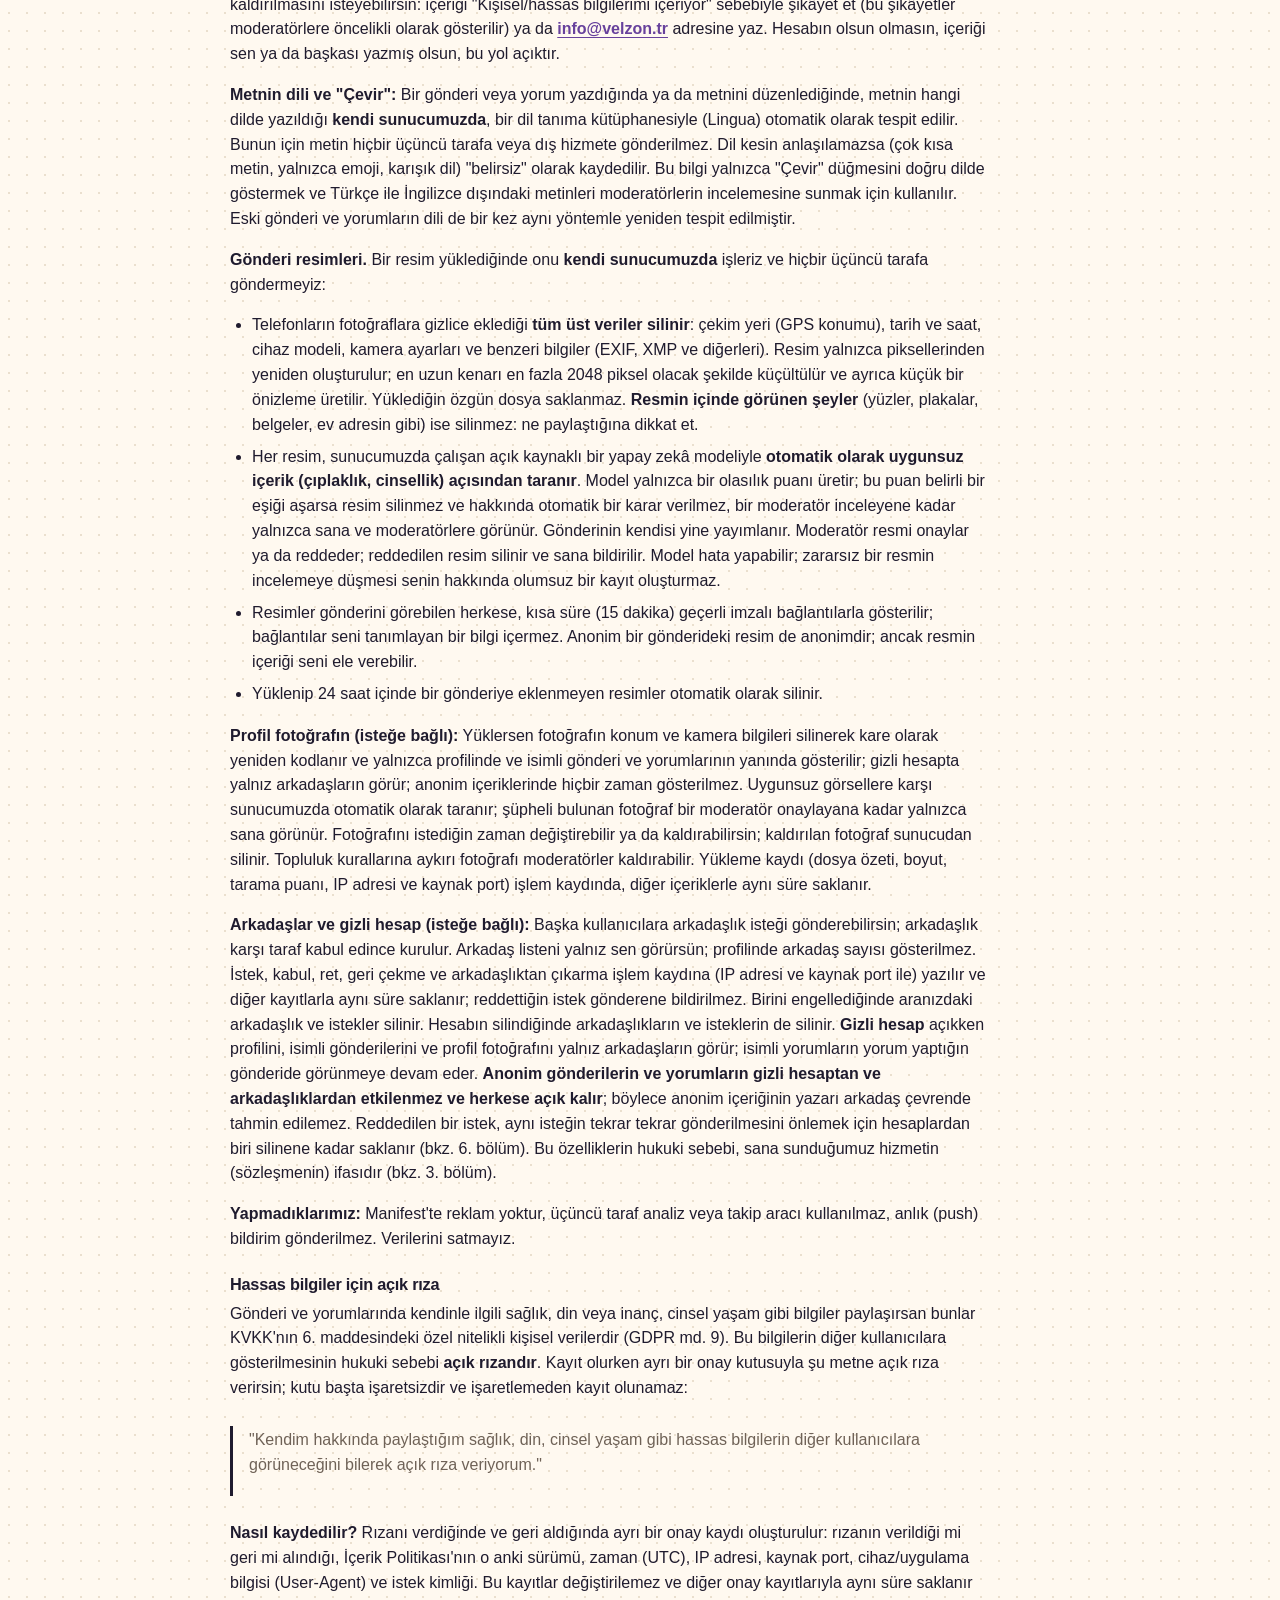
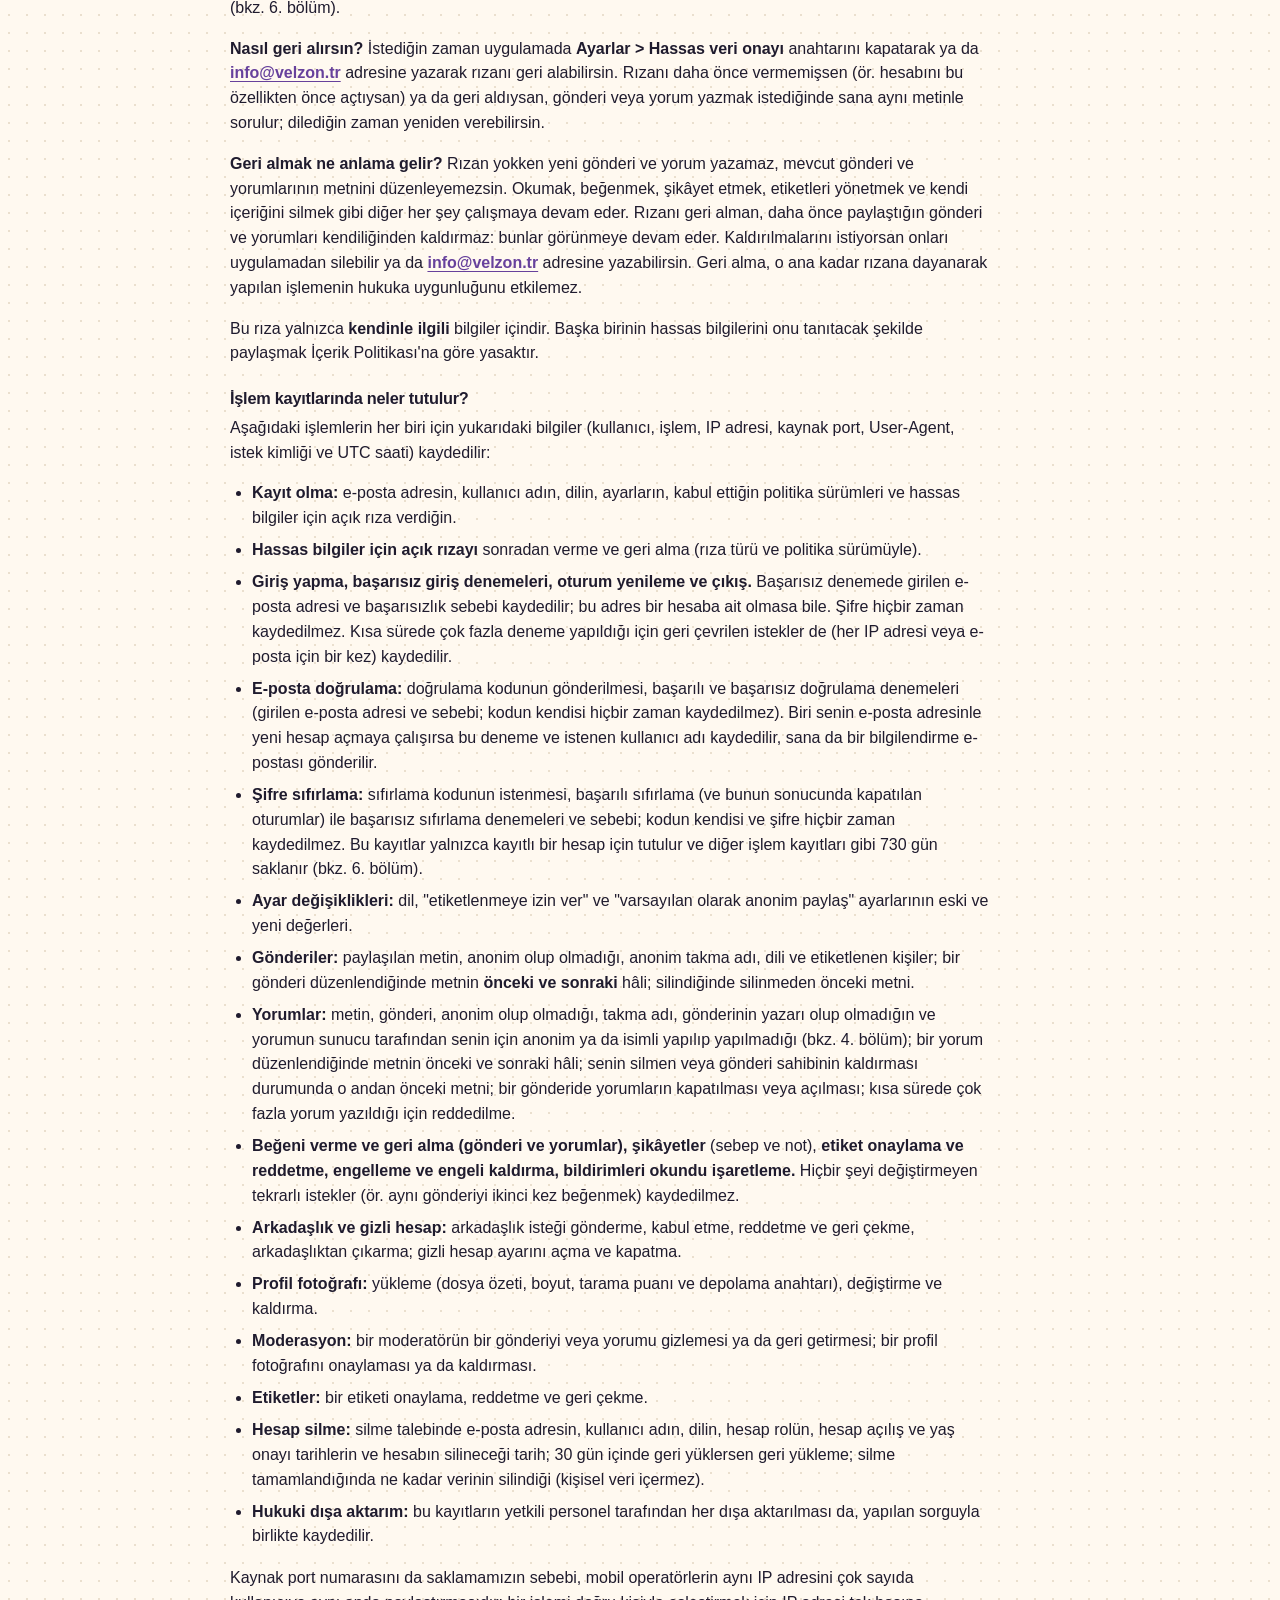
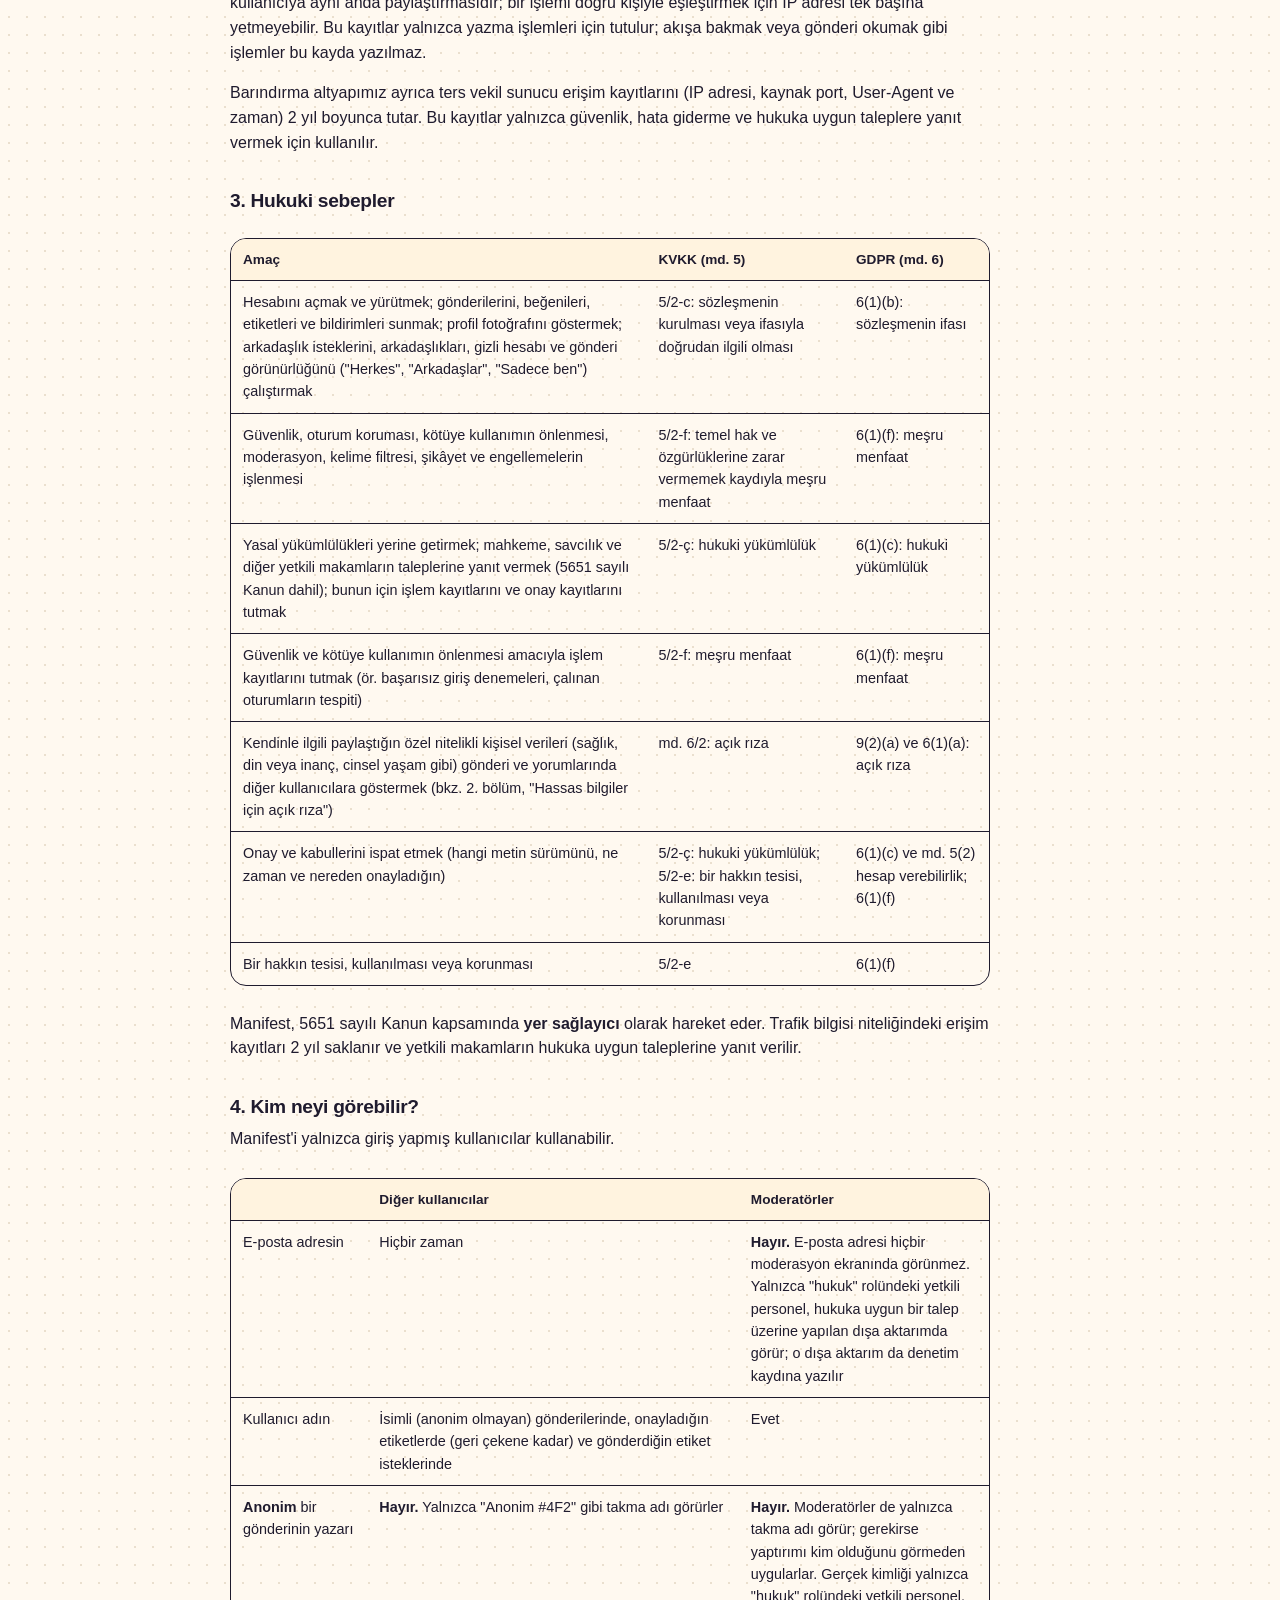
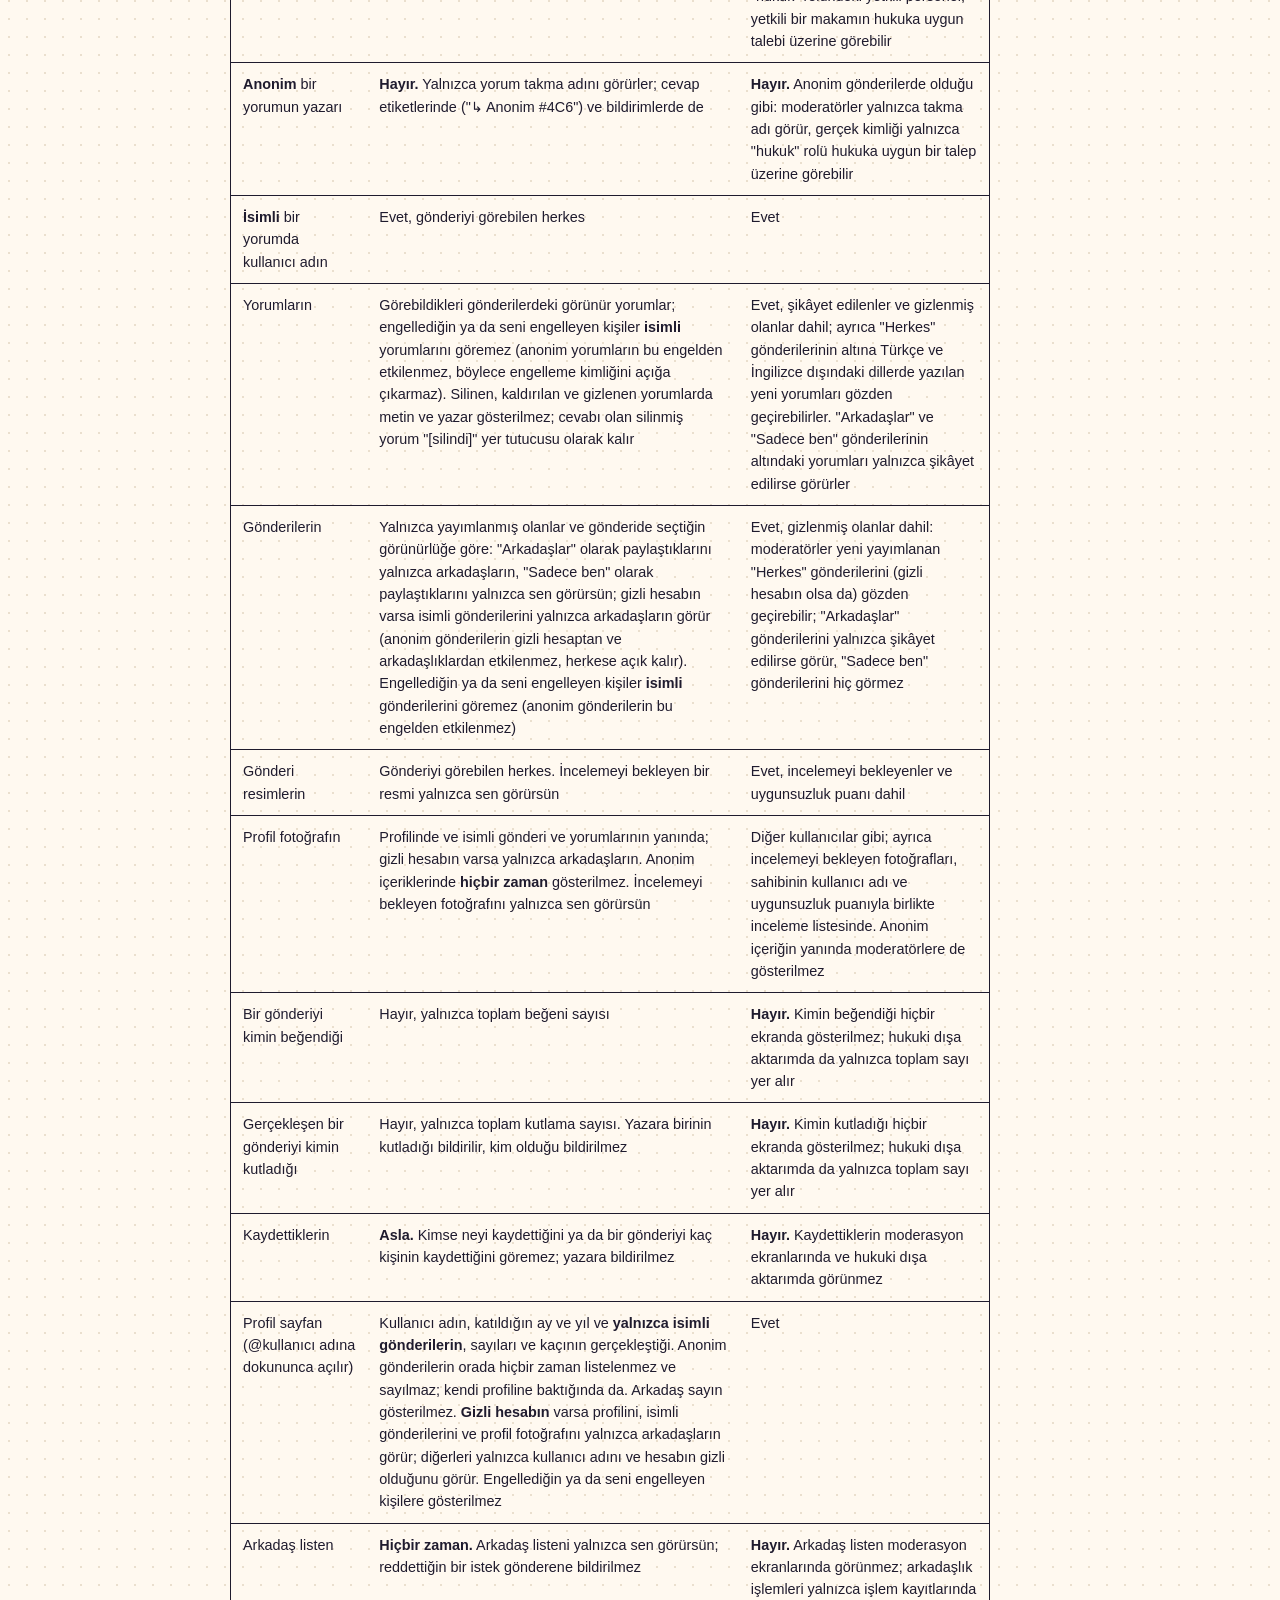
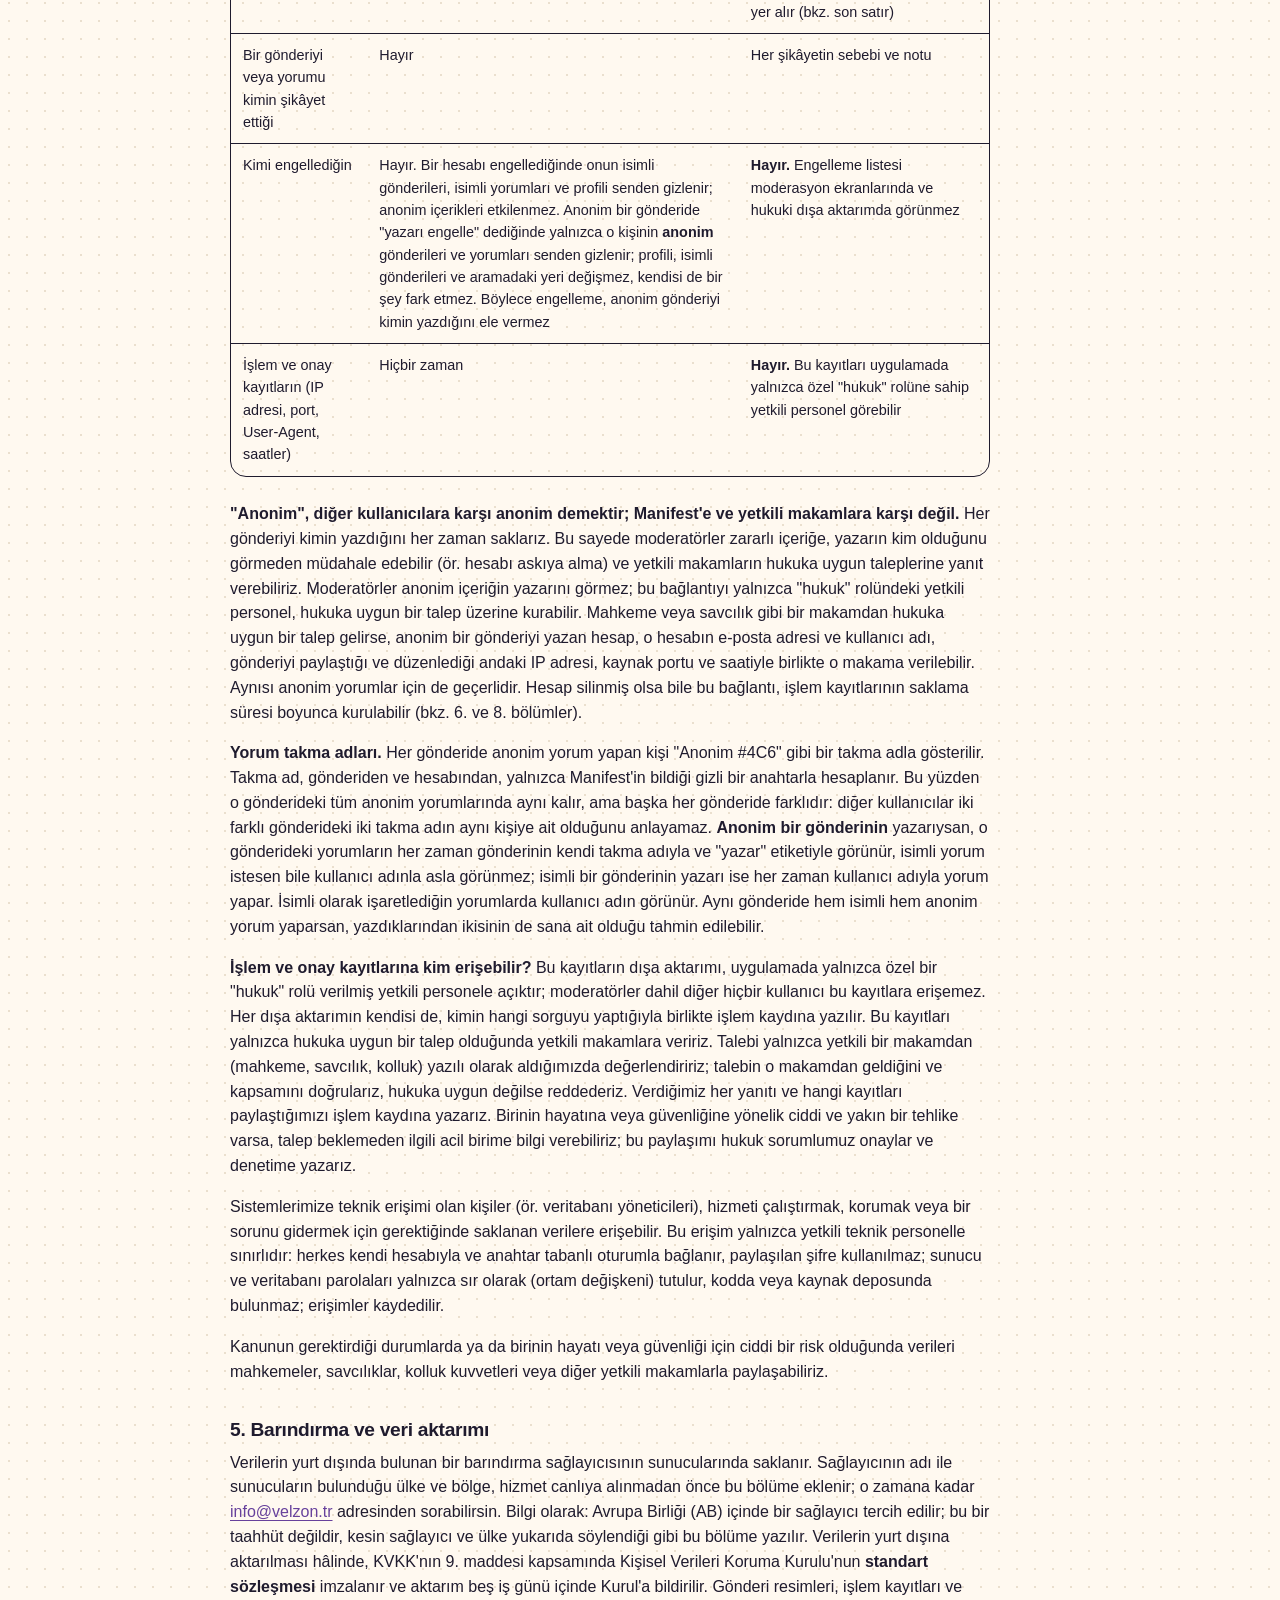
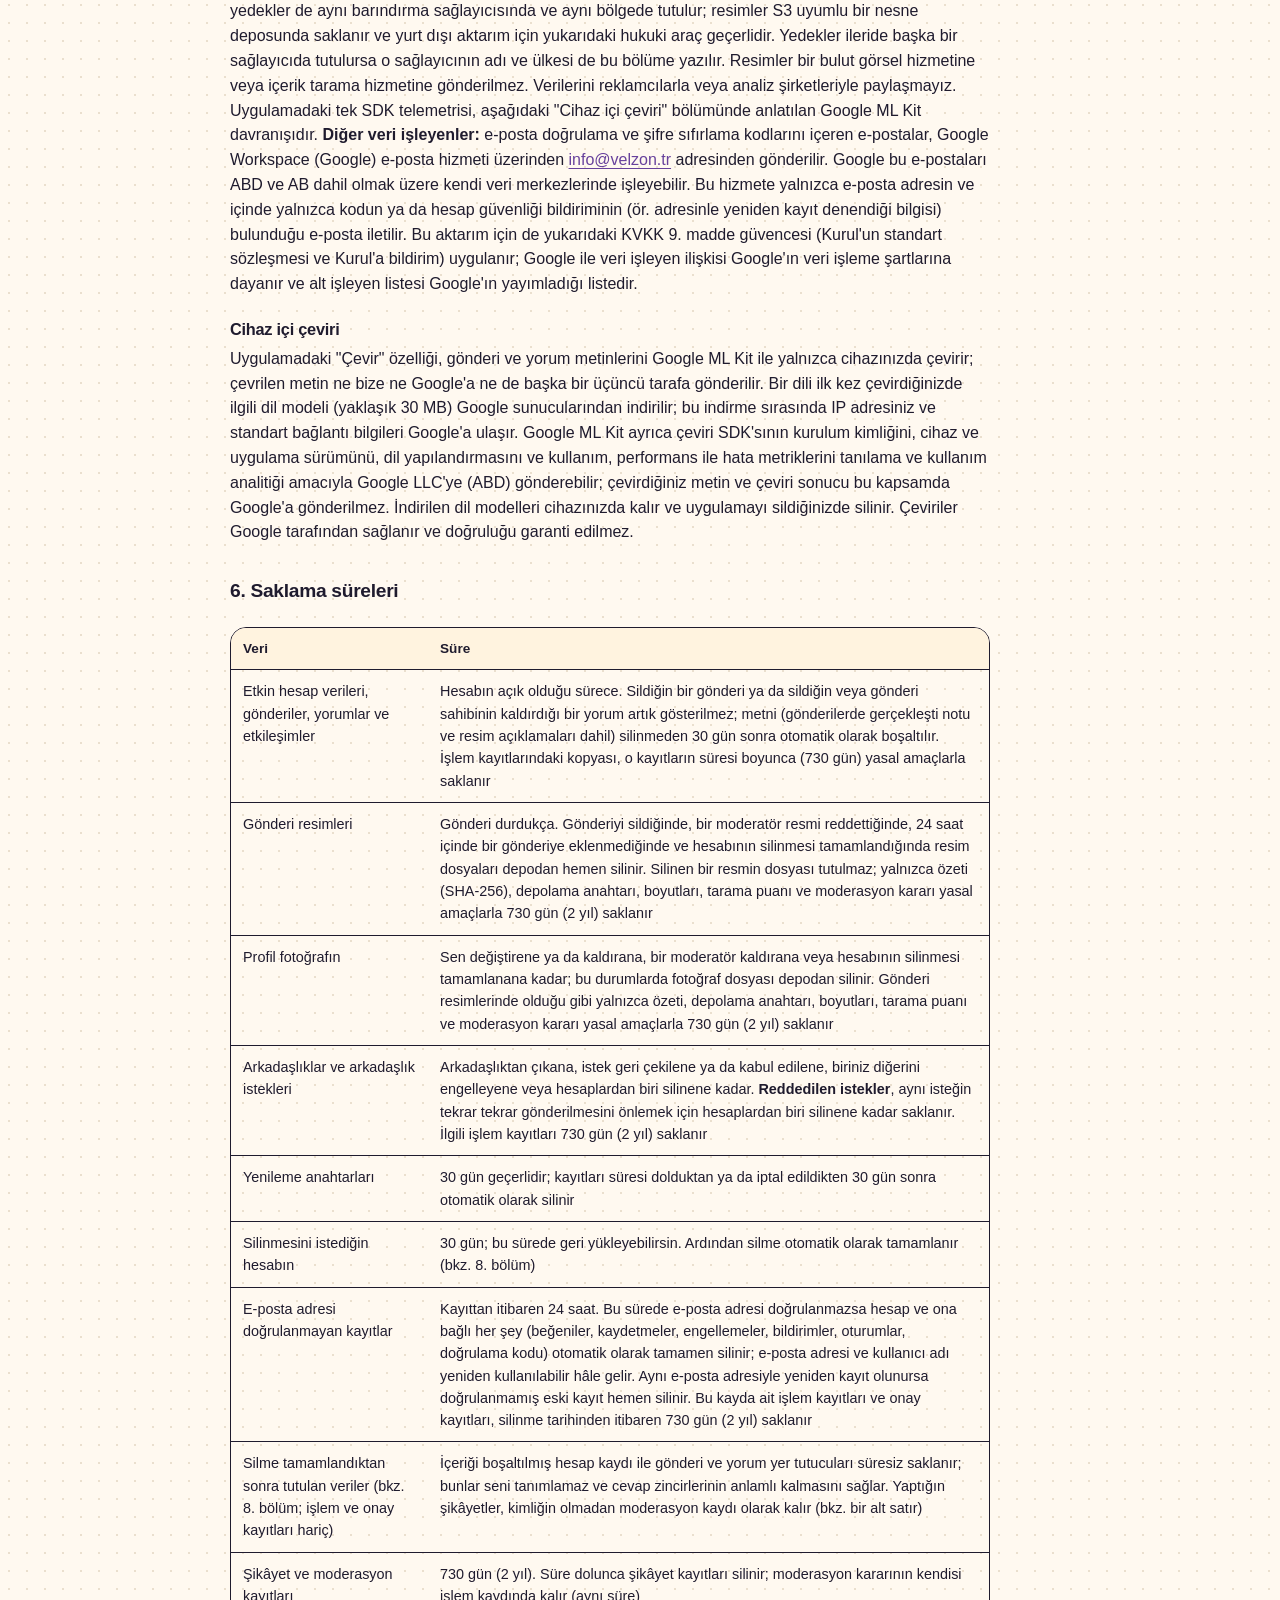
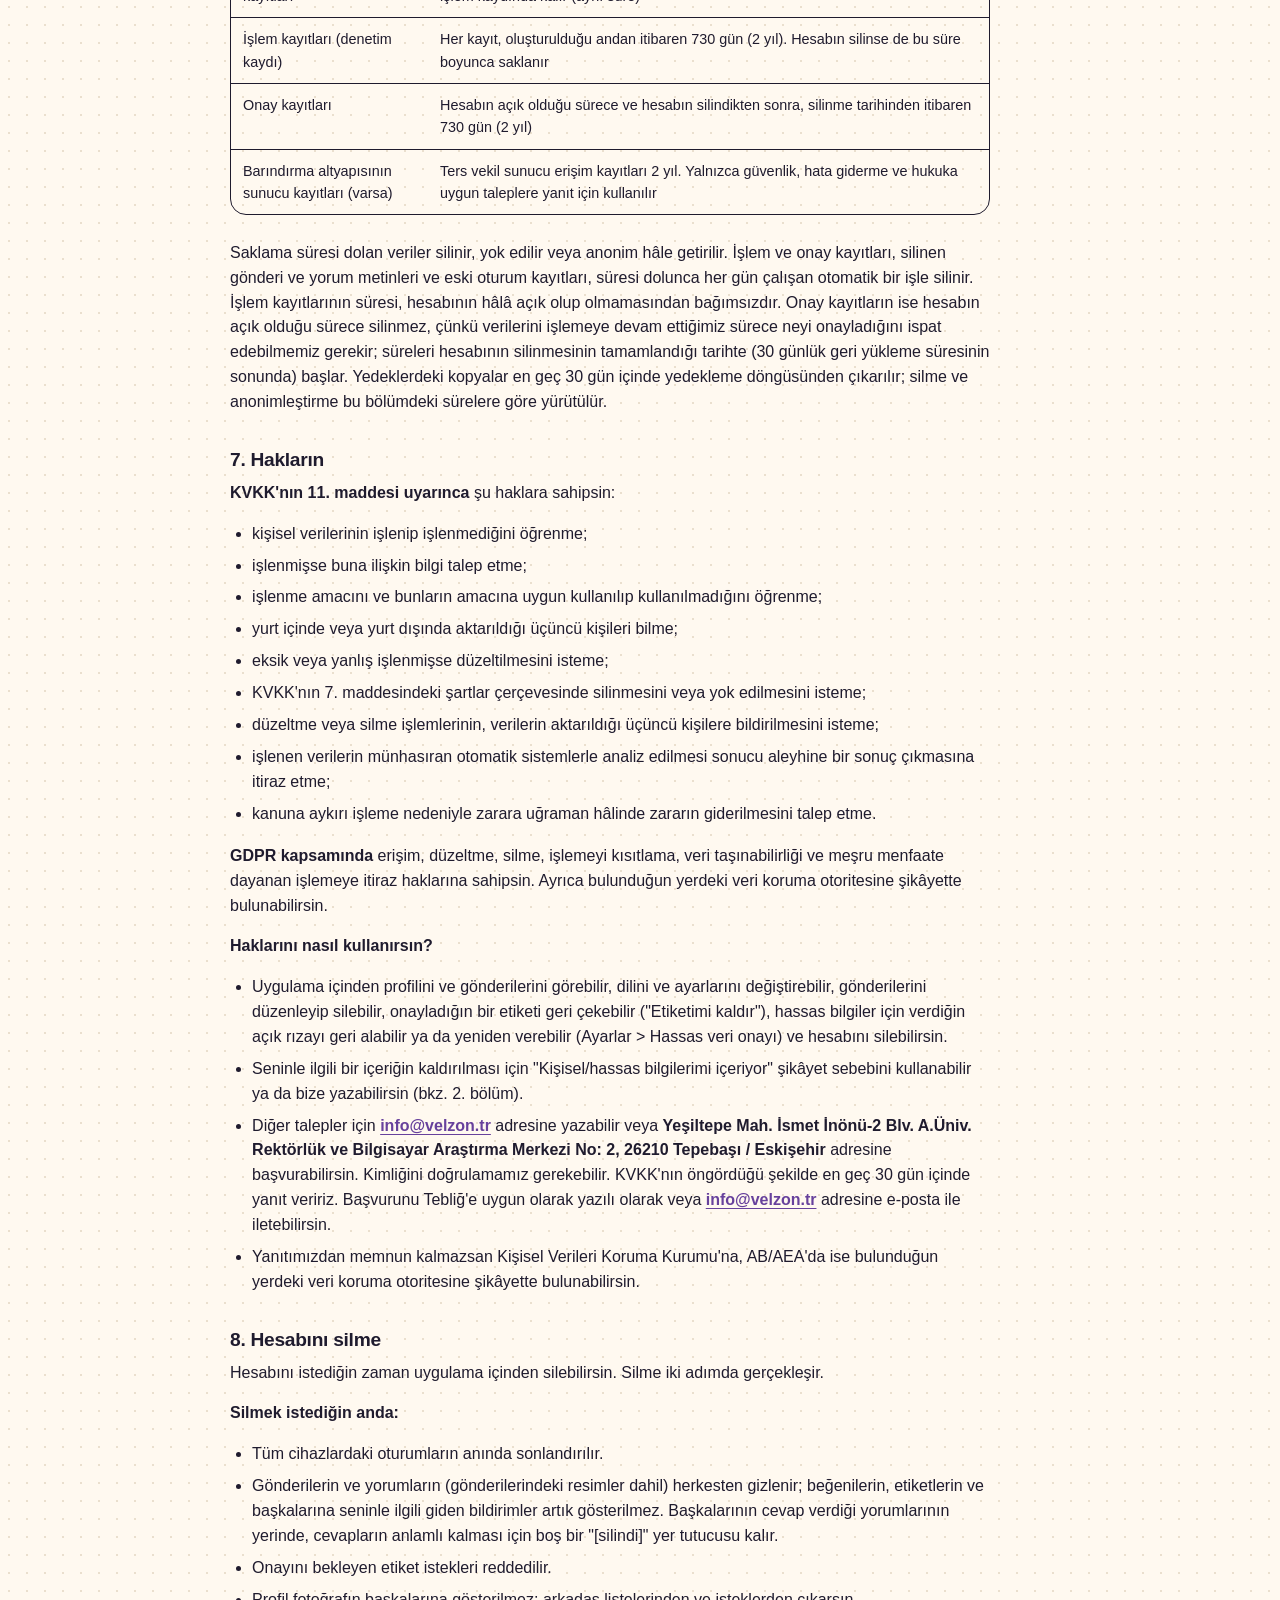
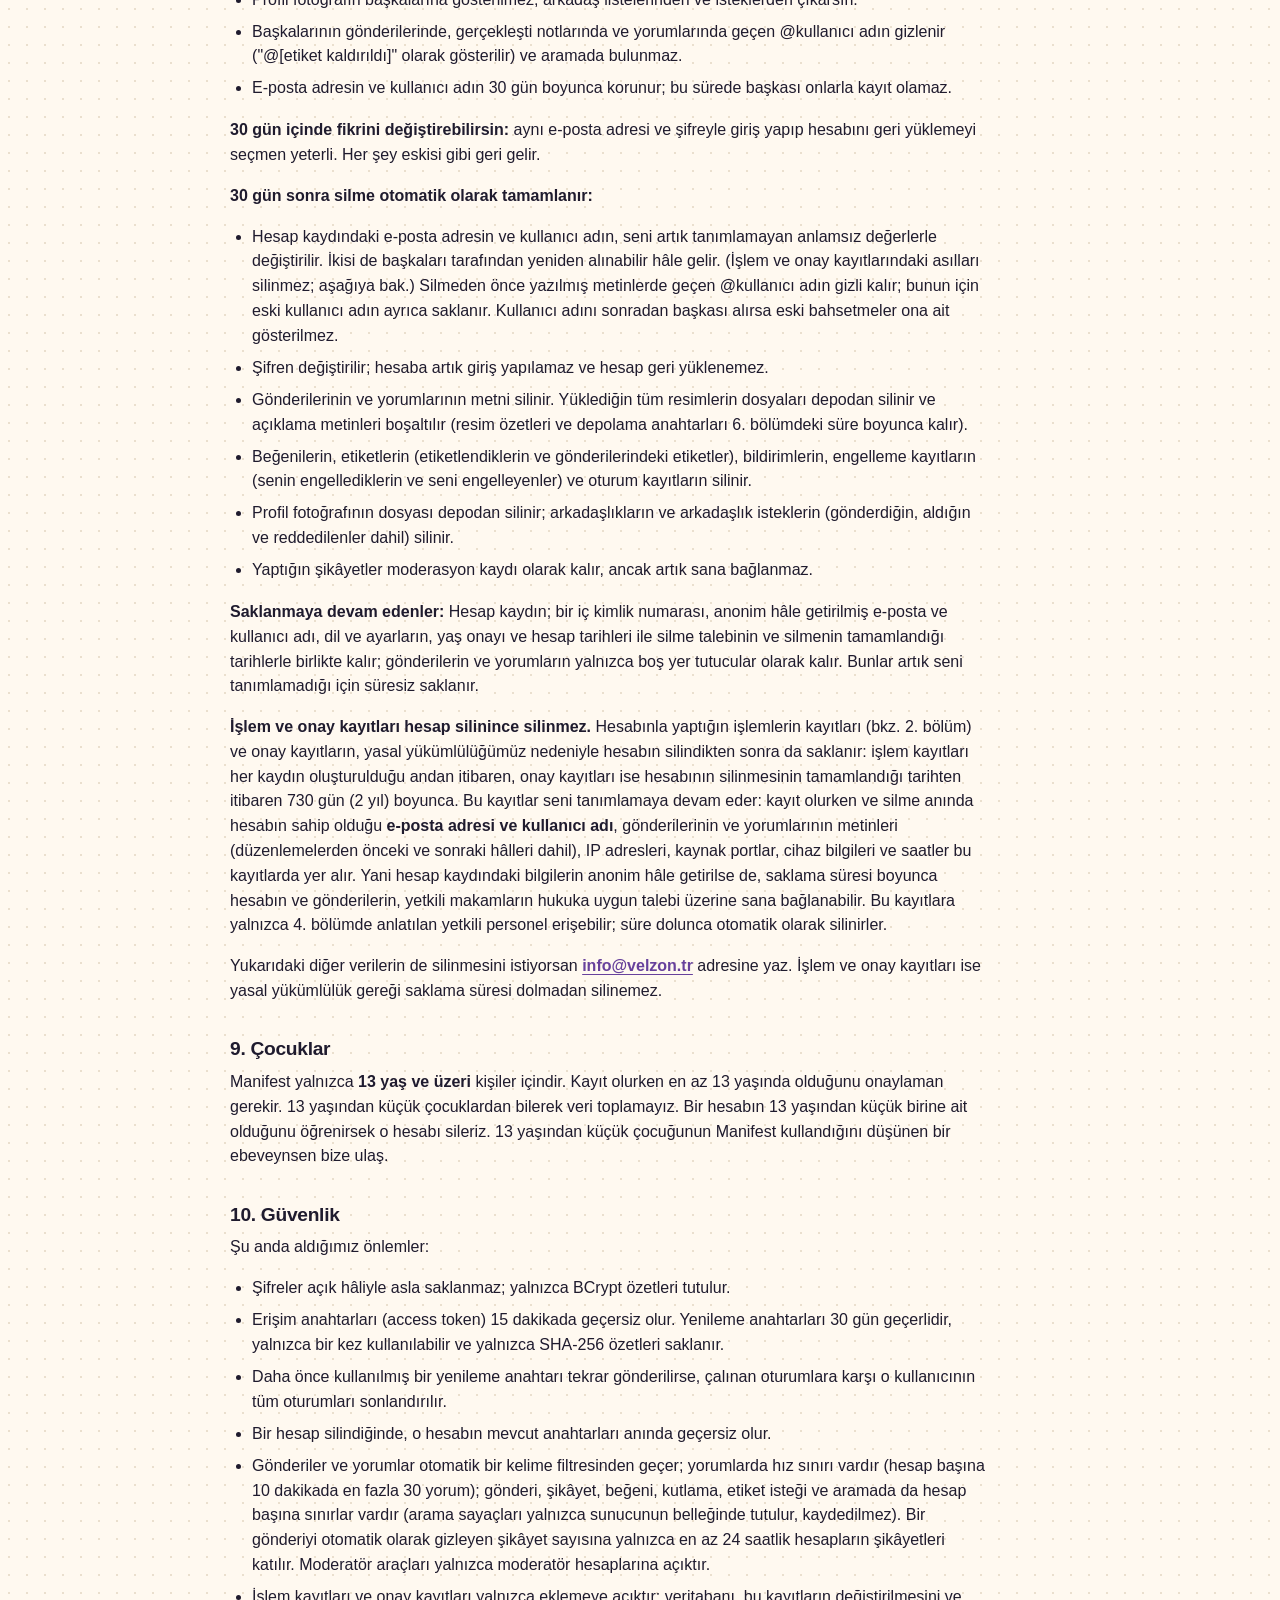
==== commit ae56f2ab: "Yasal sayfa: 2026-11-03" ====
--- a/index.html
+++ b/index.html
@@ -1061,7 +1061,7 @@
 <tr>
 <td>Yorumların</td>
 <td>Görebildikleri gönderilerdeki görünür yorumlar; engellediğin ya da seni engelleyen kişiler <strong>isimli</strong> yorumlarını göremez (anonim yorumların bu engelden etkilenmez, böylece engelleme kimliğini açığa çıkarmaz). Silinen, kaldırılan ve gizlenen yorumlarda metin ve yazar gösterilmez; cevabı olan silinmiş yorum &quot;[silindi]&quot; yer tutucusu olarak kalır</td>
-<td>Evet, şikâyet edilenler, gizlenmiş olanlar dahil</td>
+<td>Evet, şikâyet edilenler ve gizlenmiş olanlar dahil; ayrıca &quot;Herkes&quot; gönderilerinin altına Türkçe ve İngilizce dışındaki dillerde yazılan yeni yorumları gözden geçirebilirler. &quot;Arkadaşlar&quot; ve &quot;Sadece ben&quot; gönderilerinin altındaki yorumları yalnızca şikâyet edilirse görürler</td>
 </tr>
 <tr>
 <td>Gönderilerin</td>
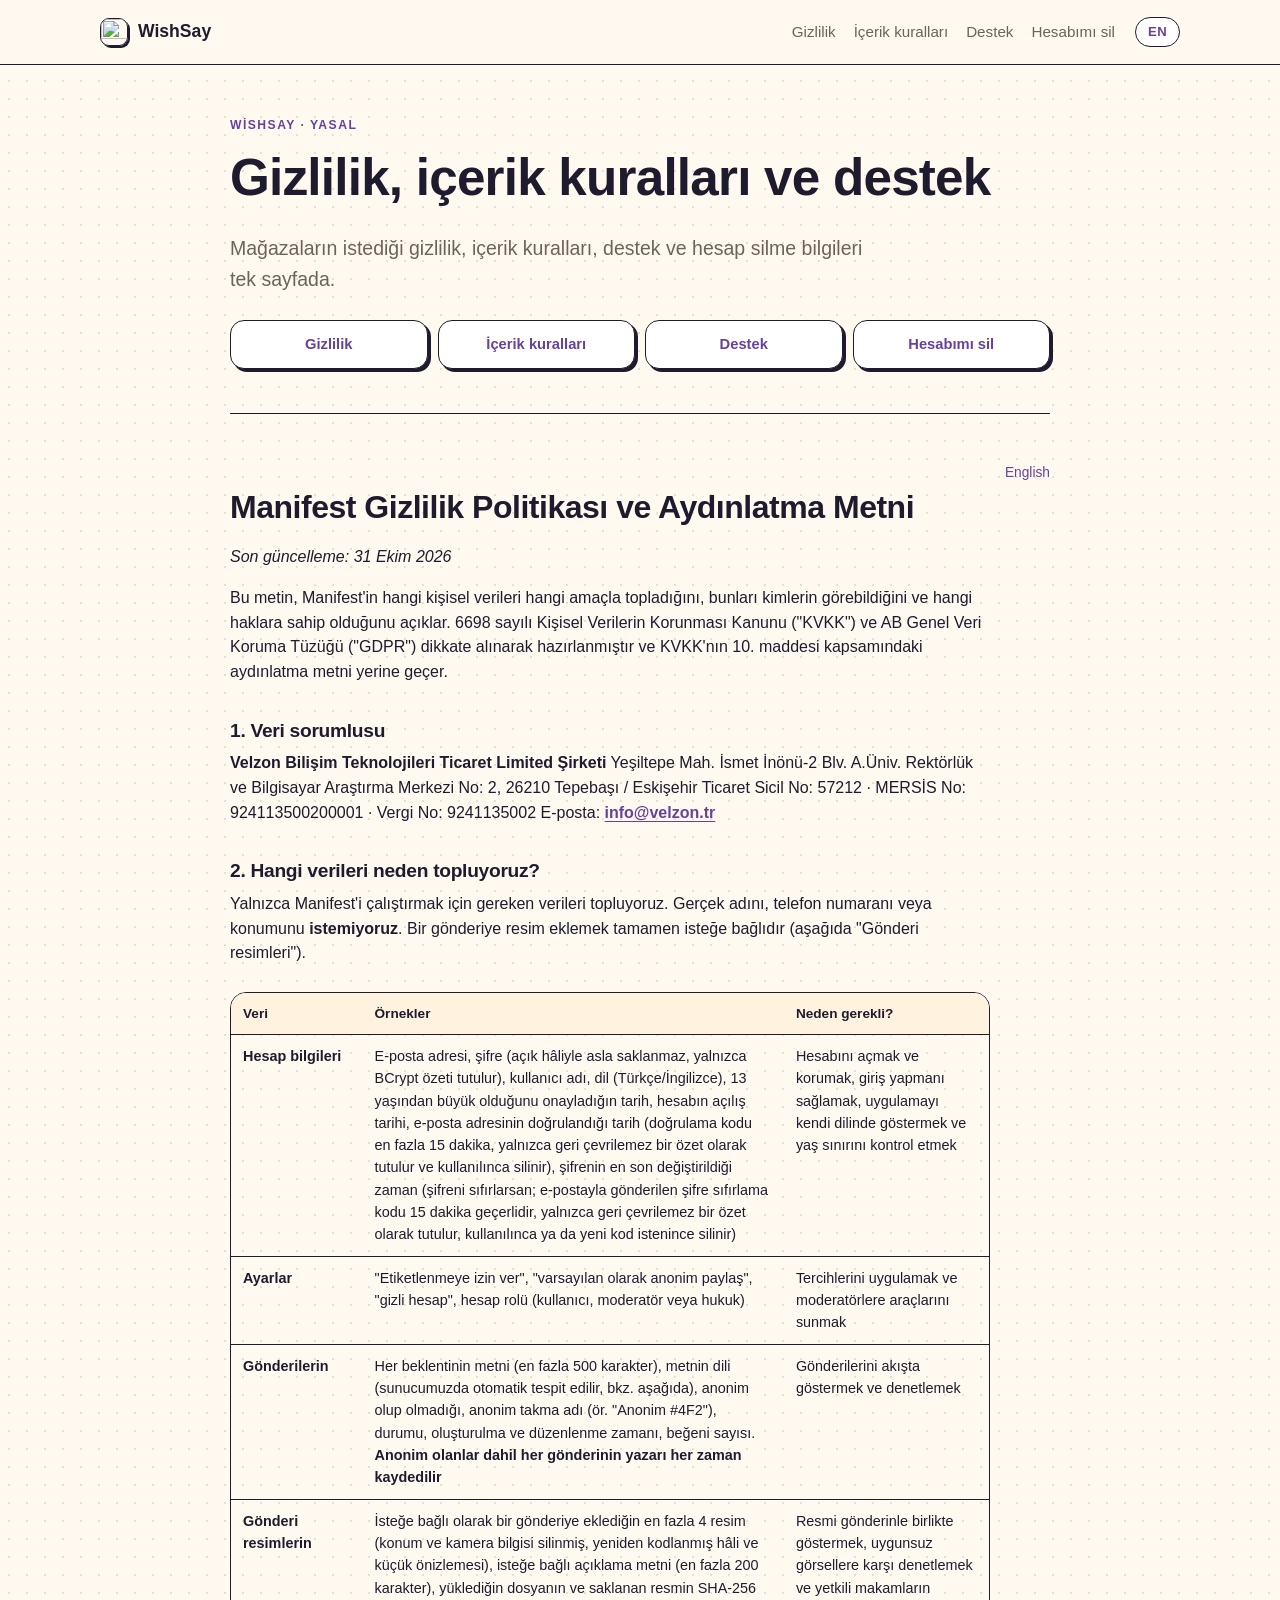
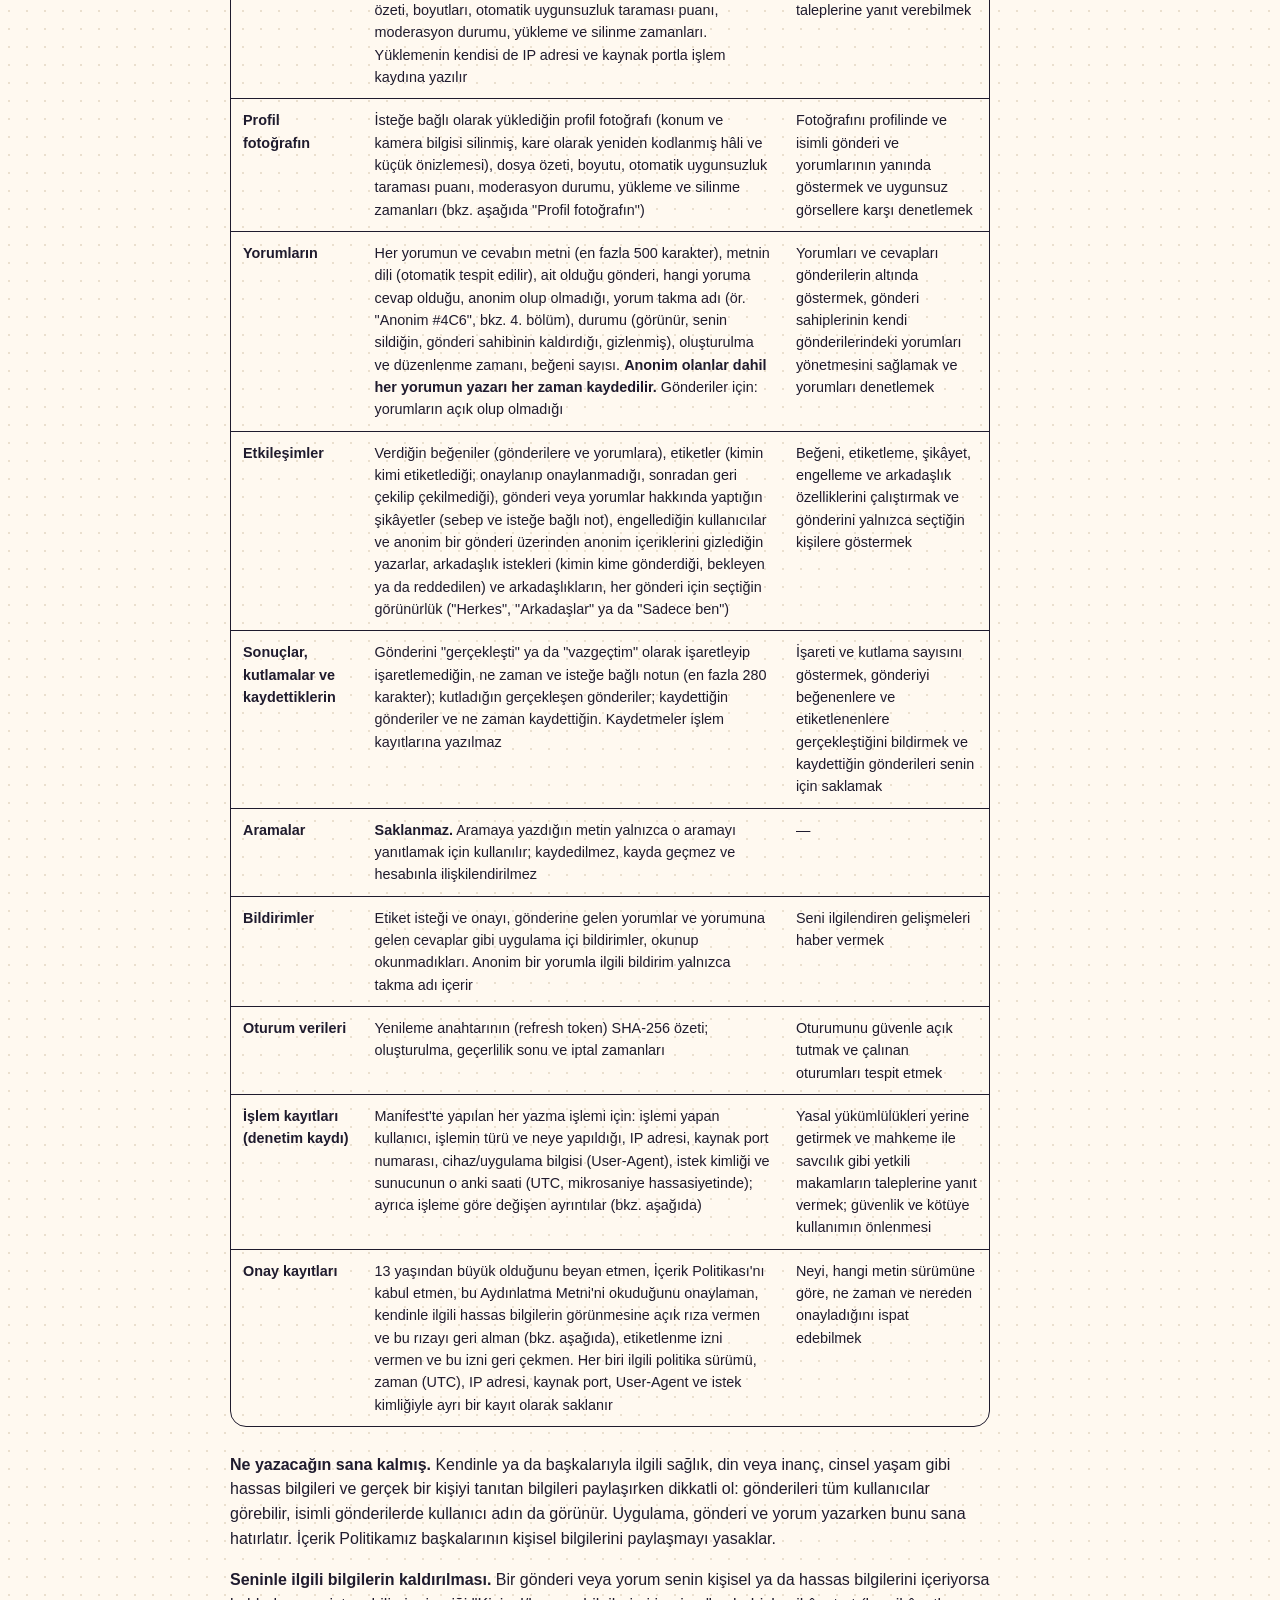
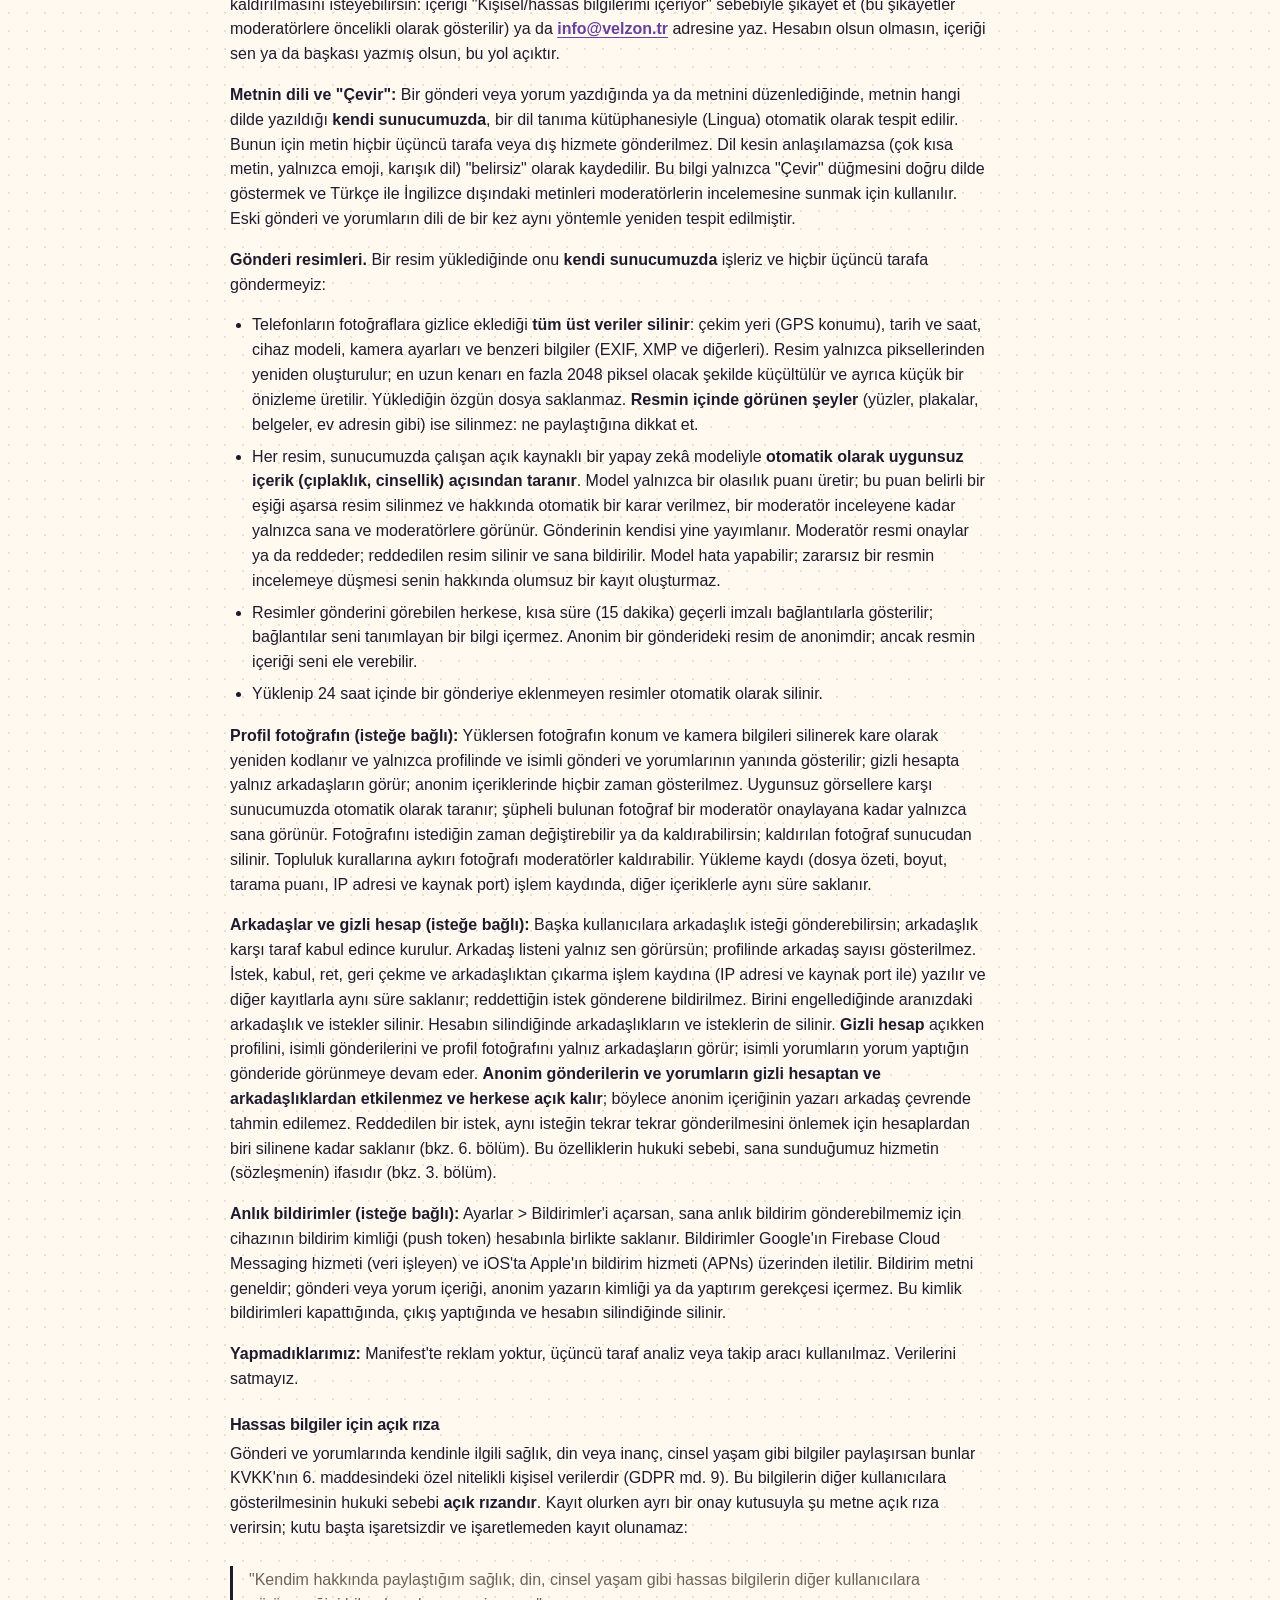
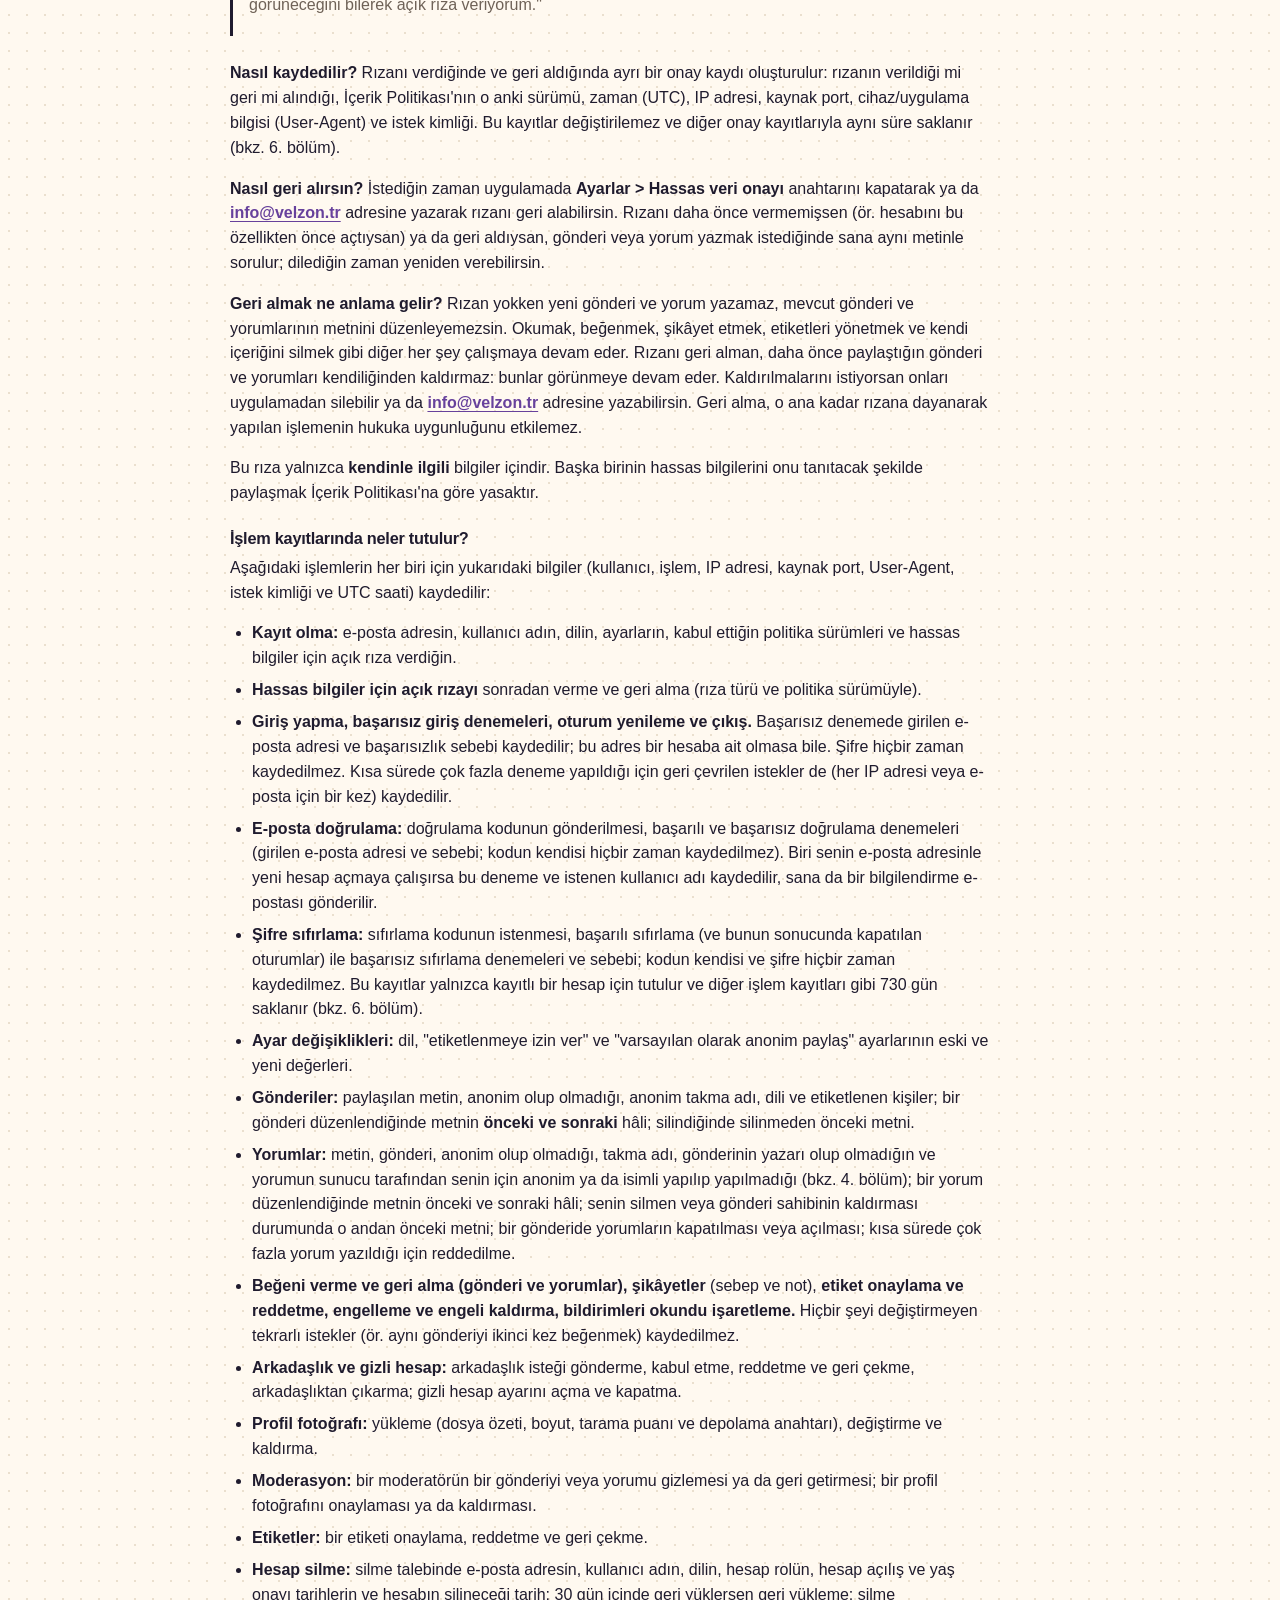
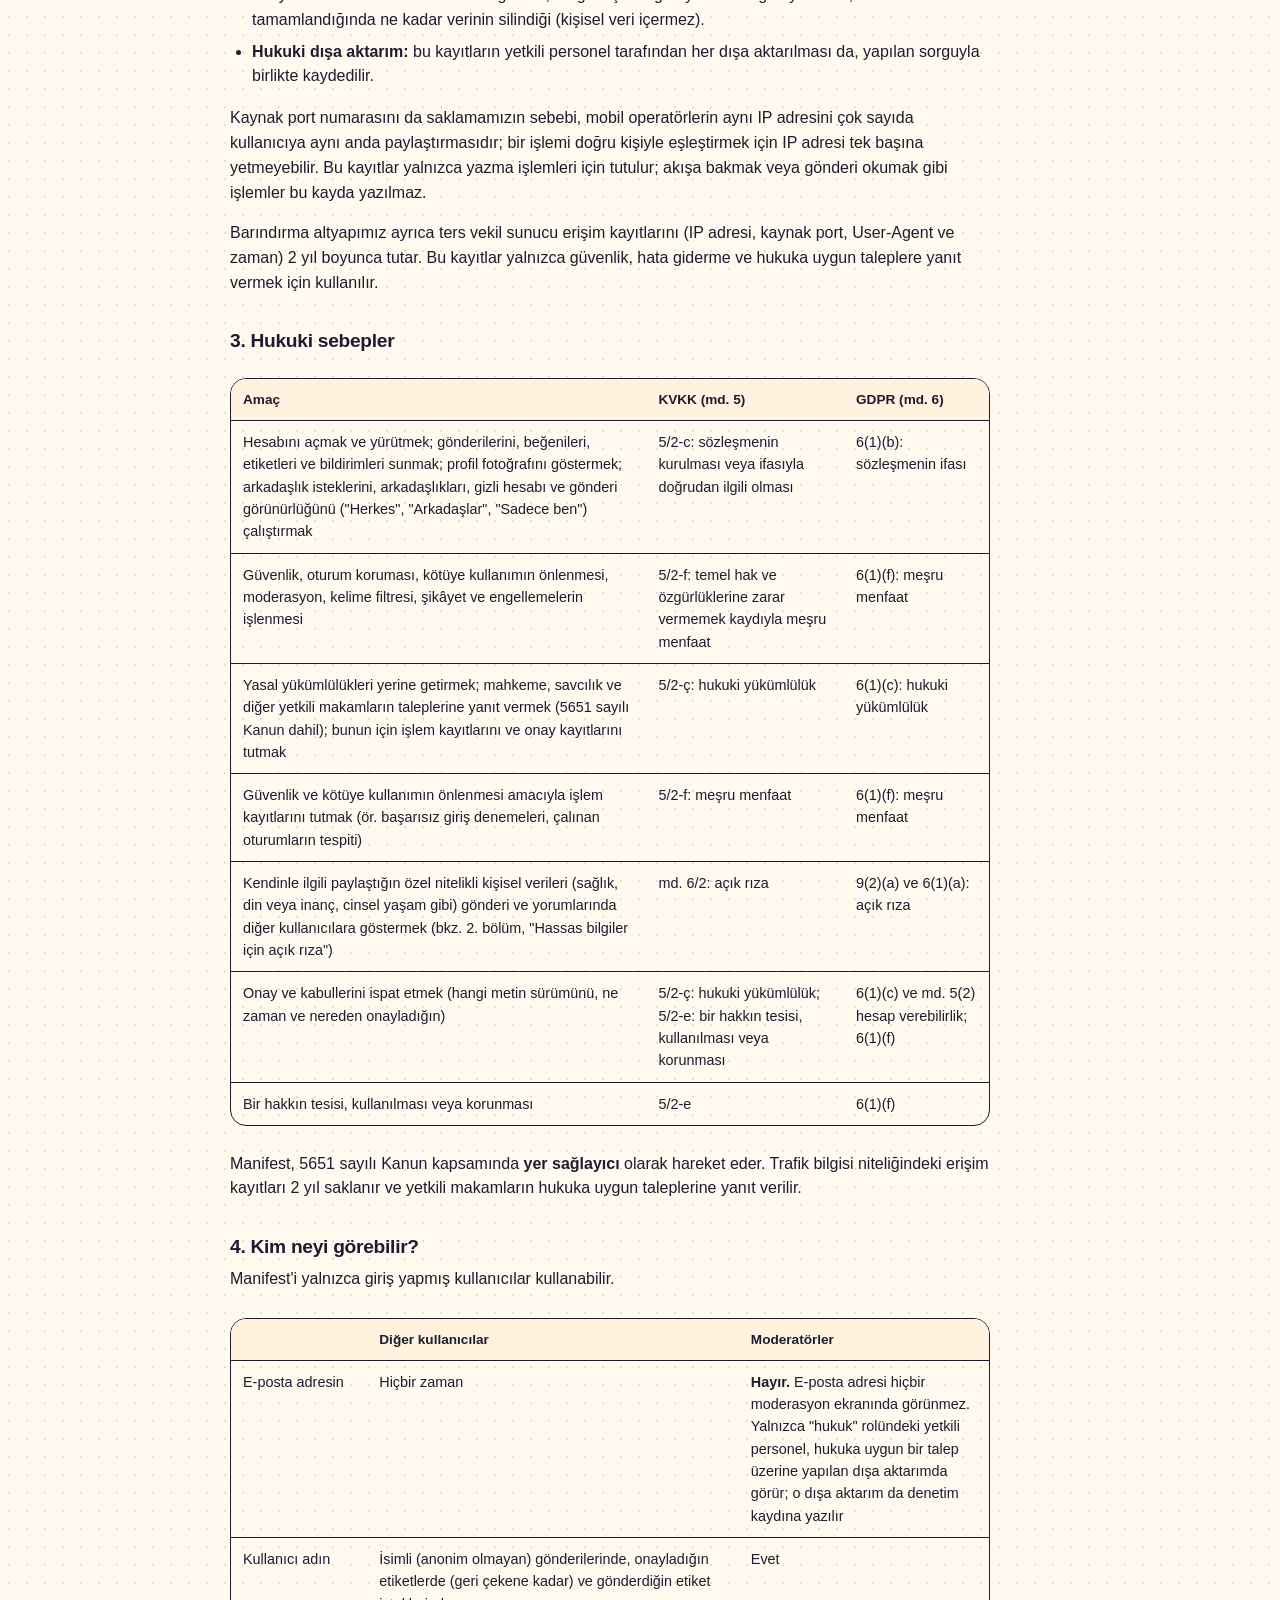
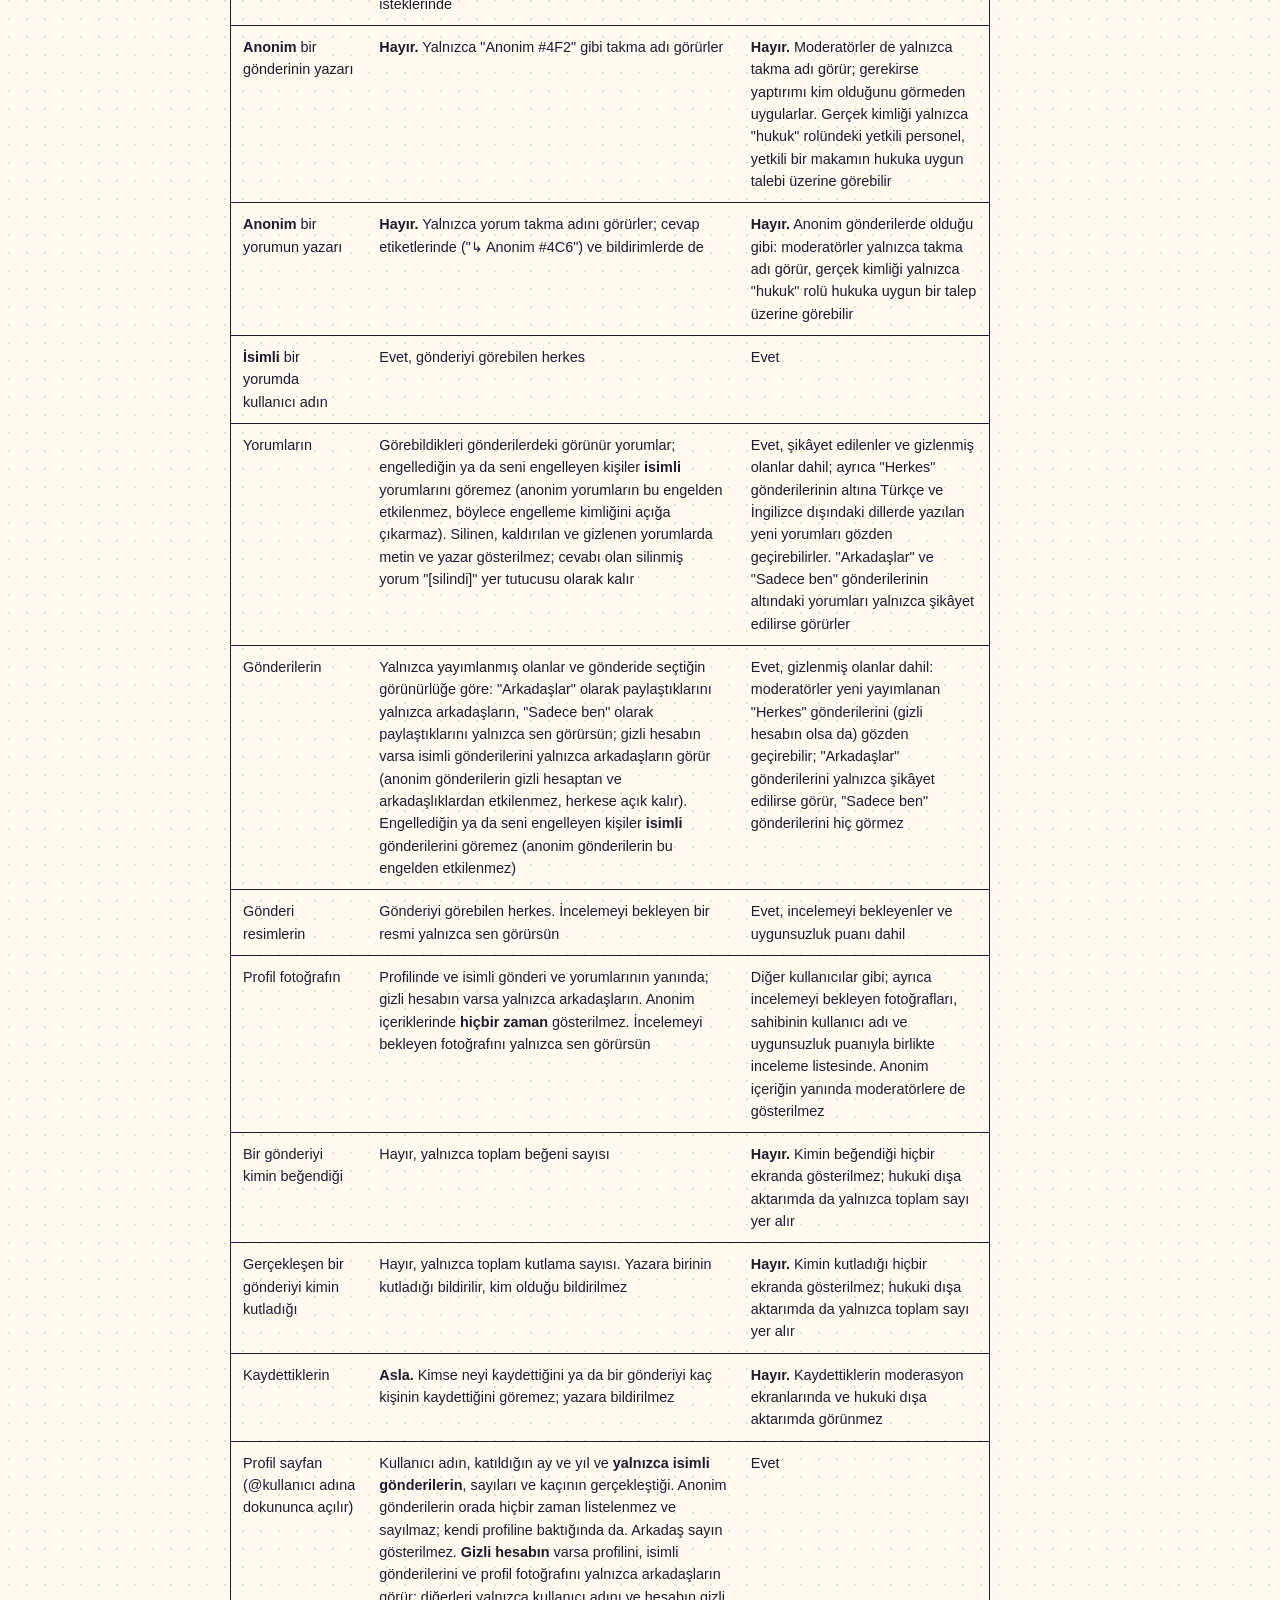
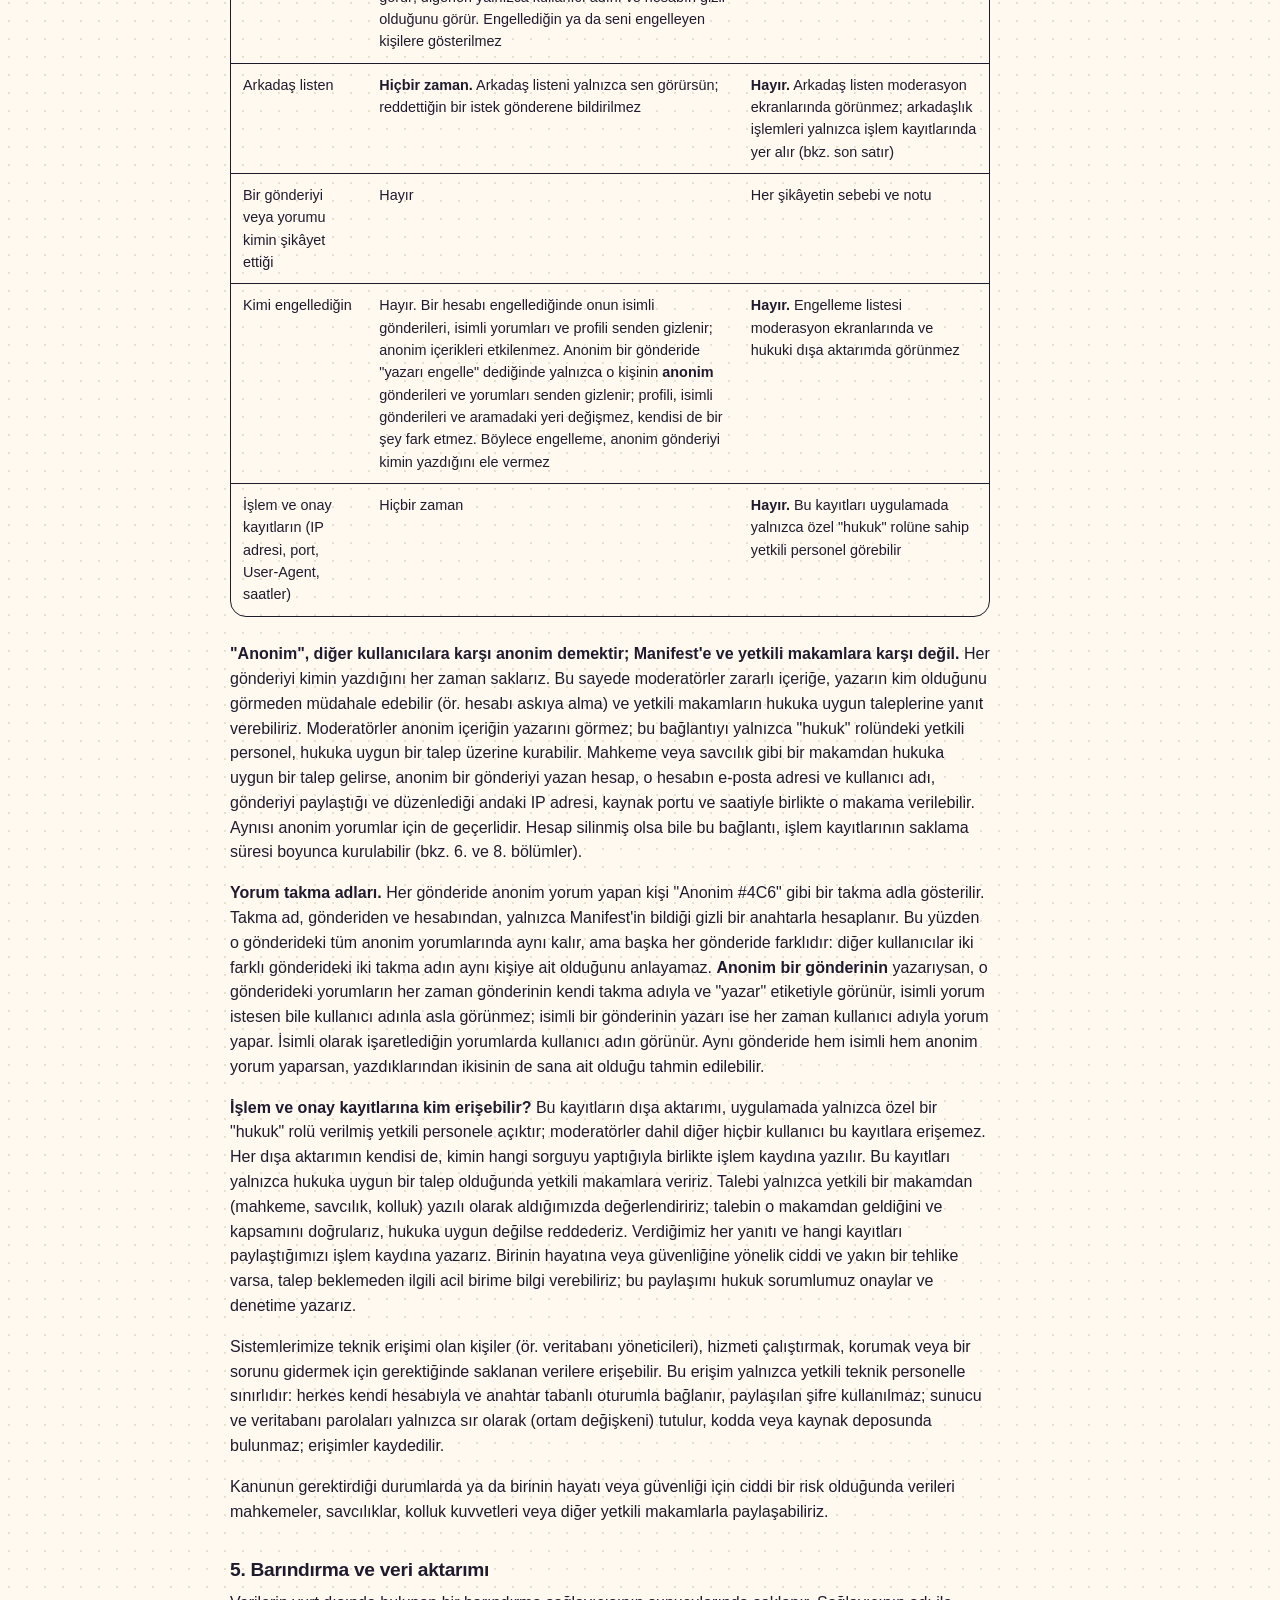
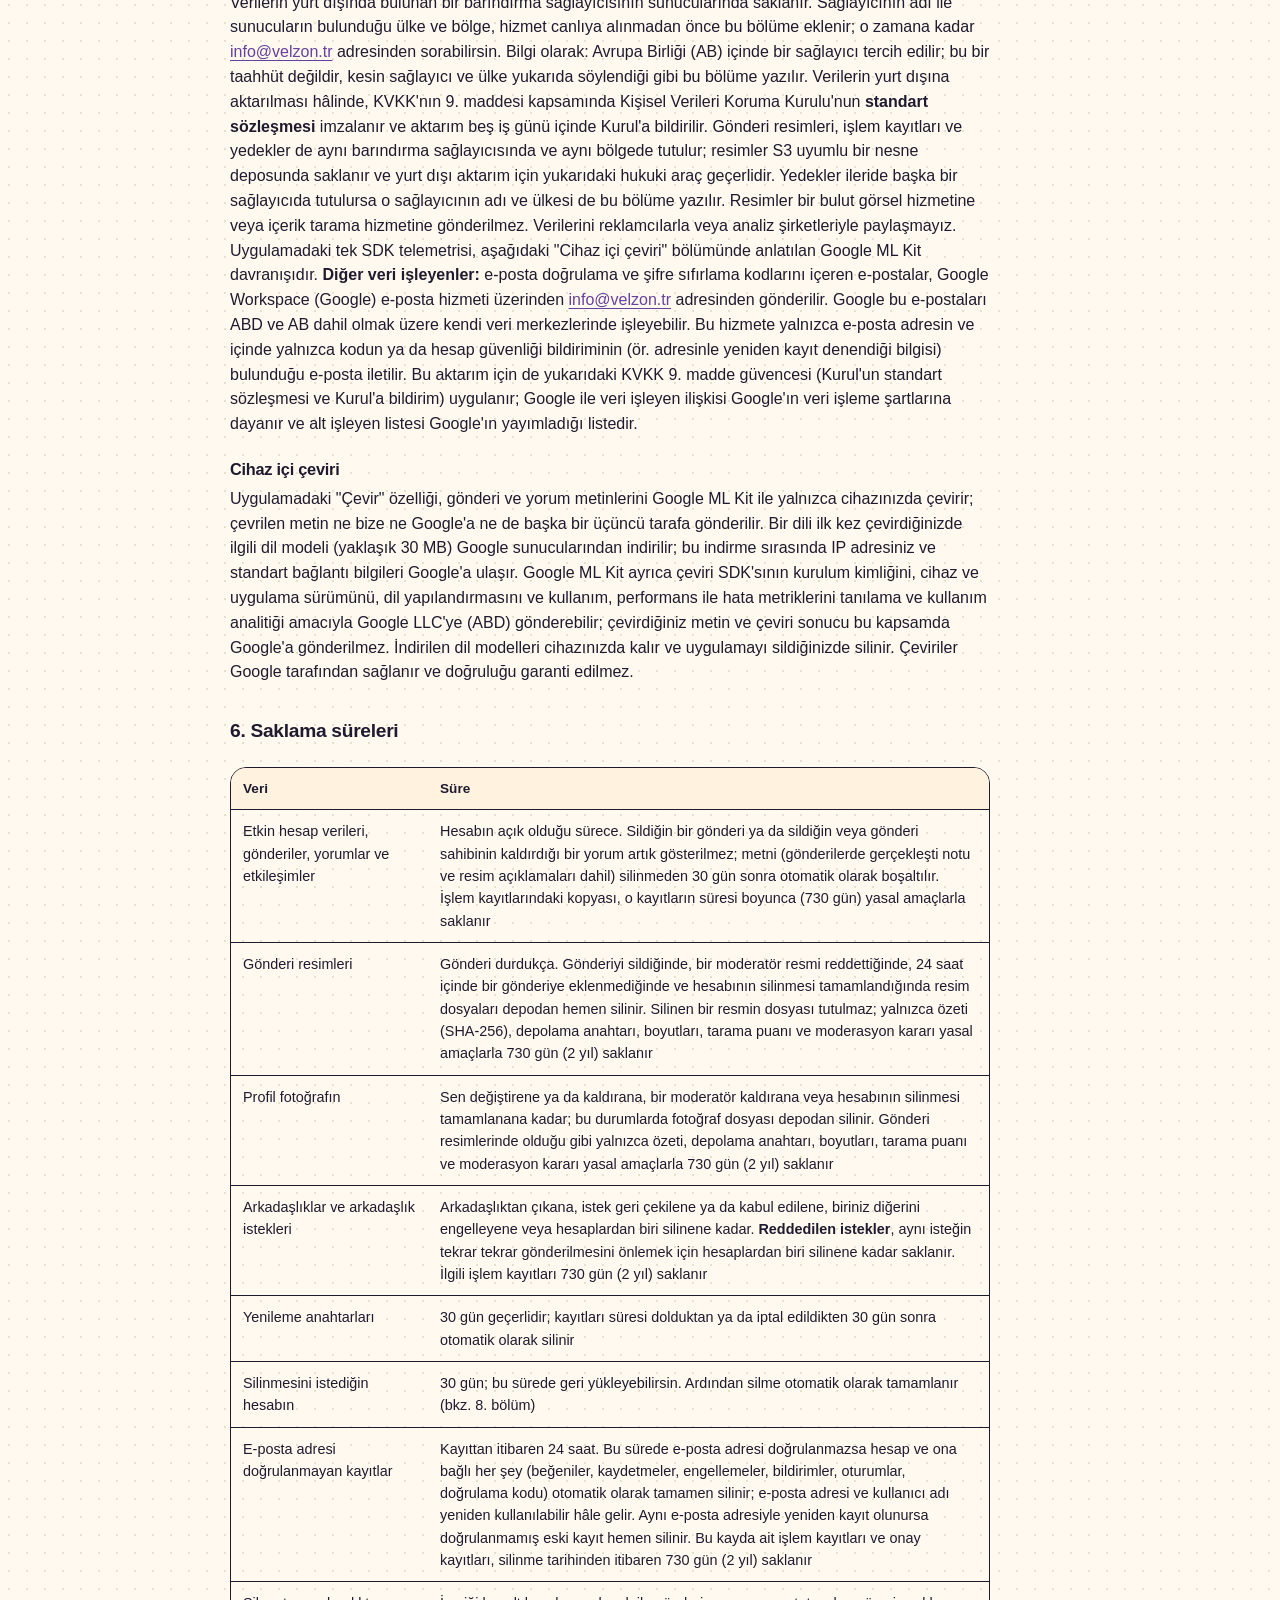
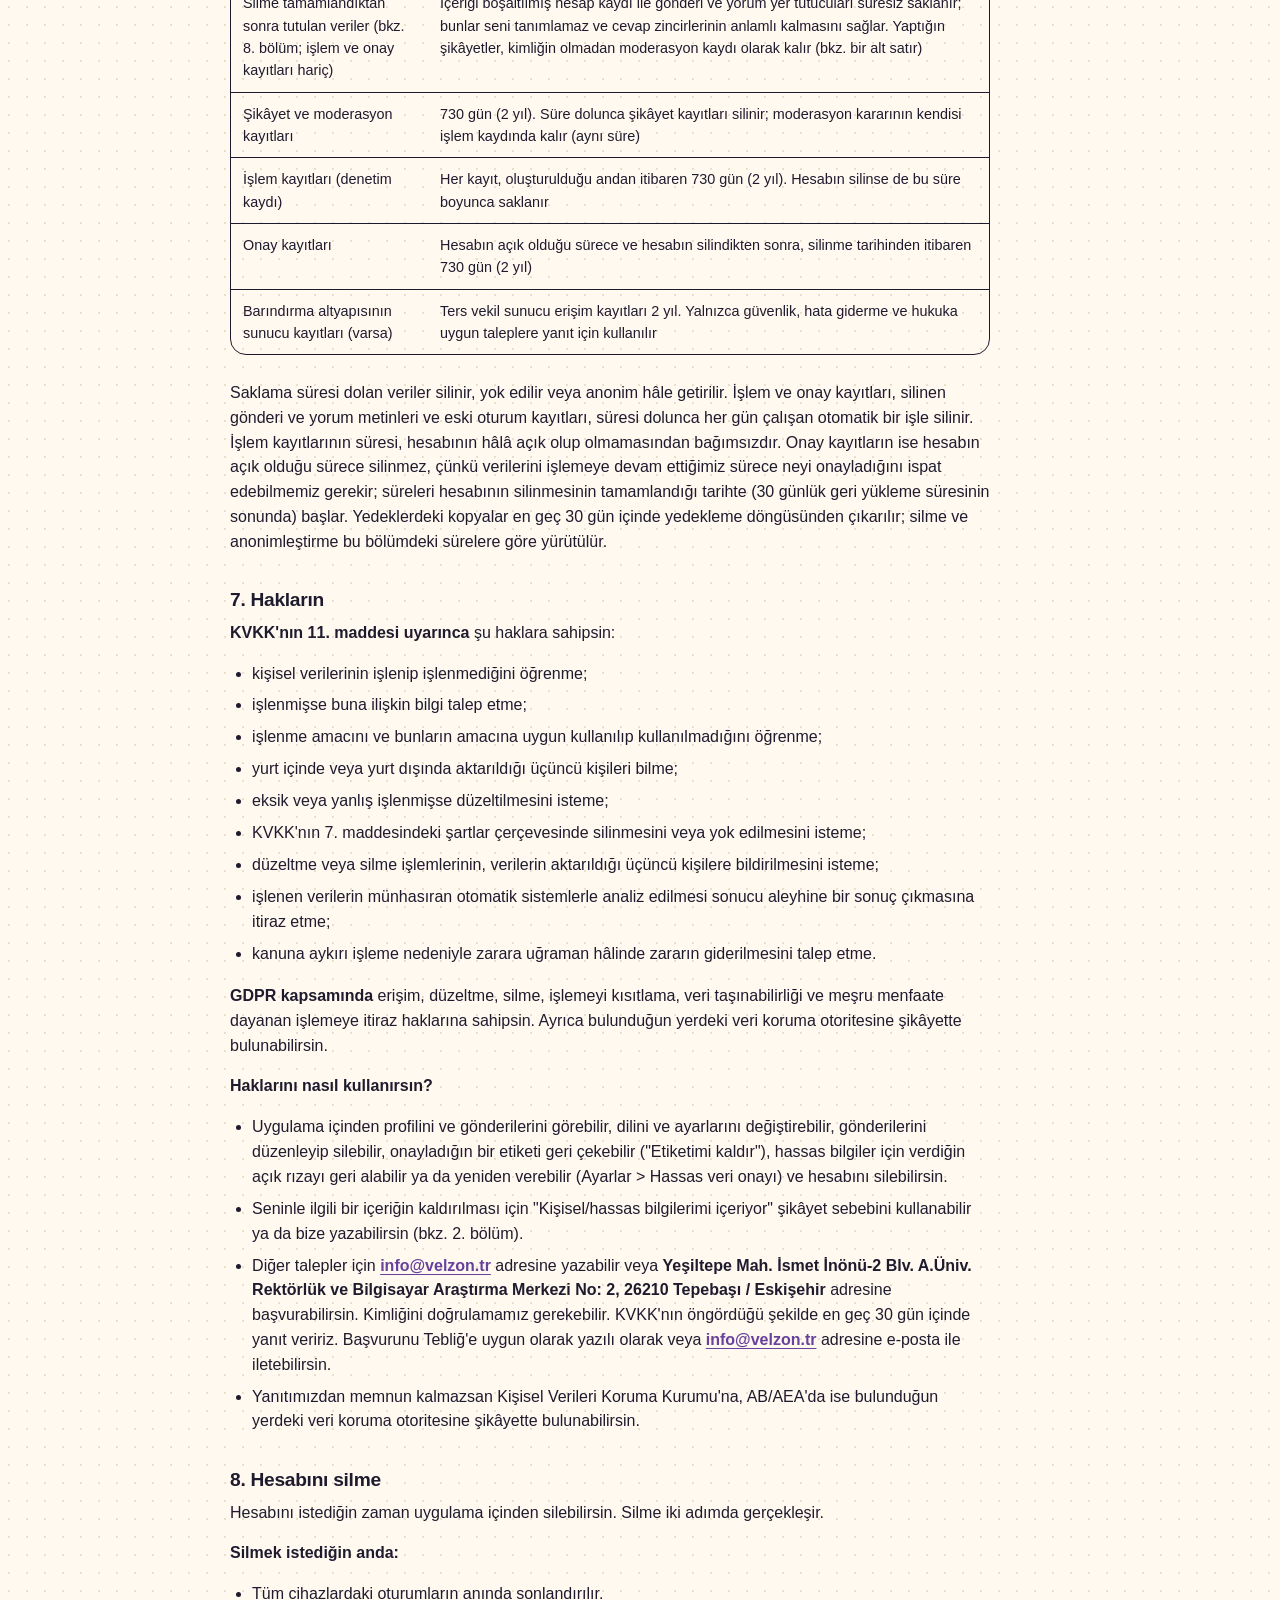
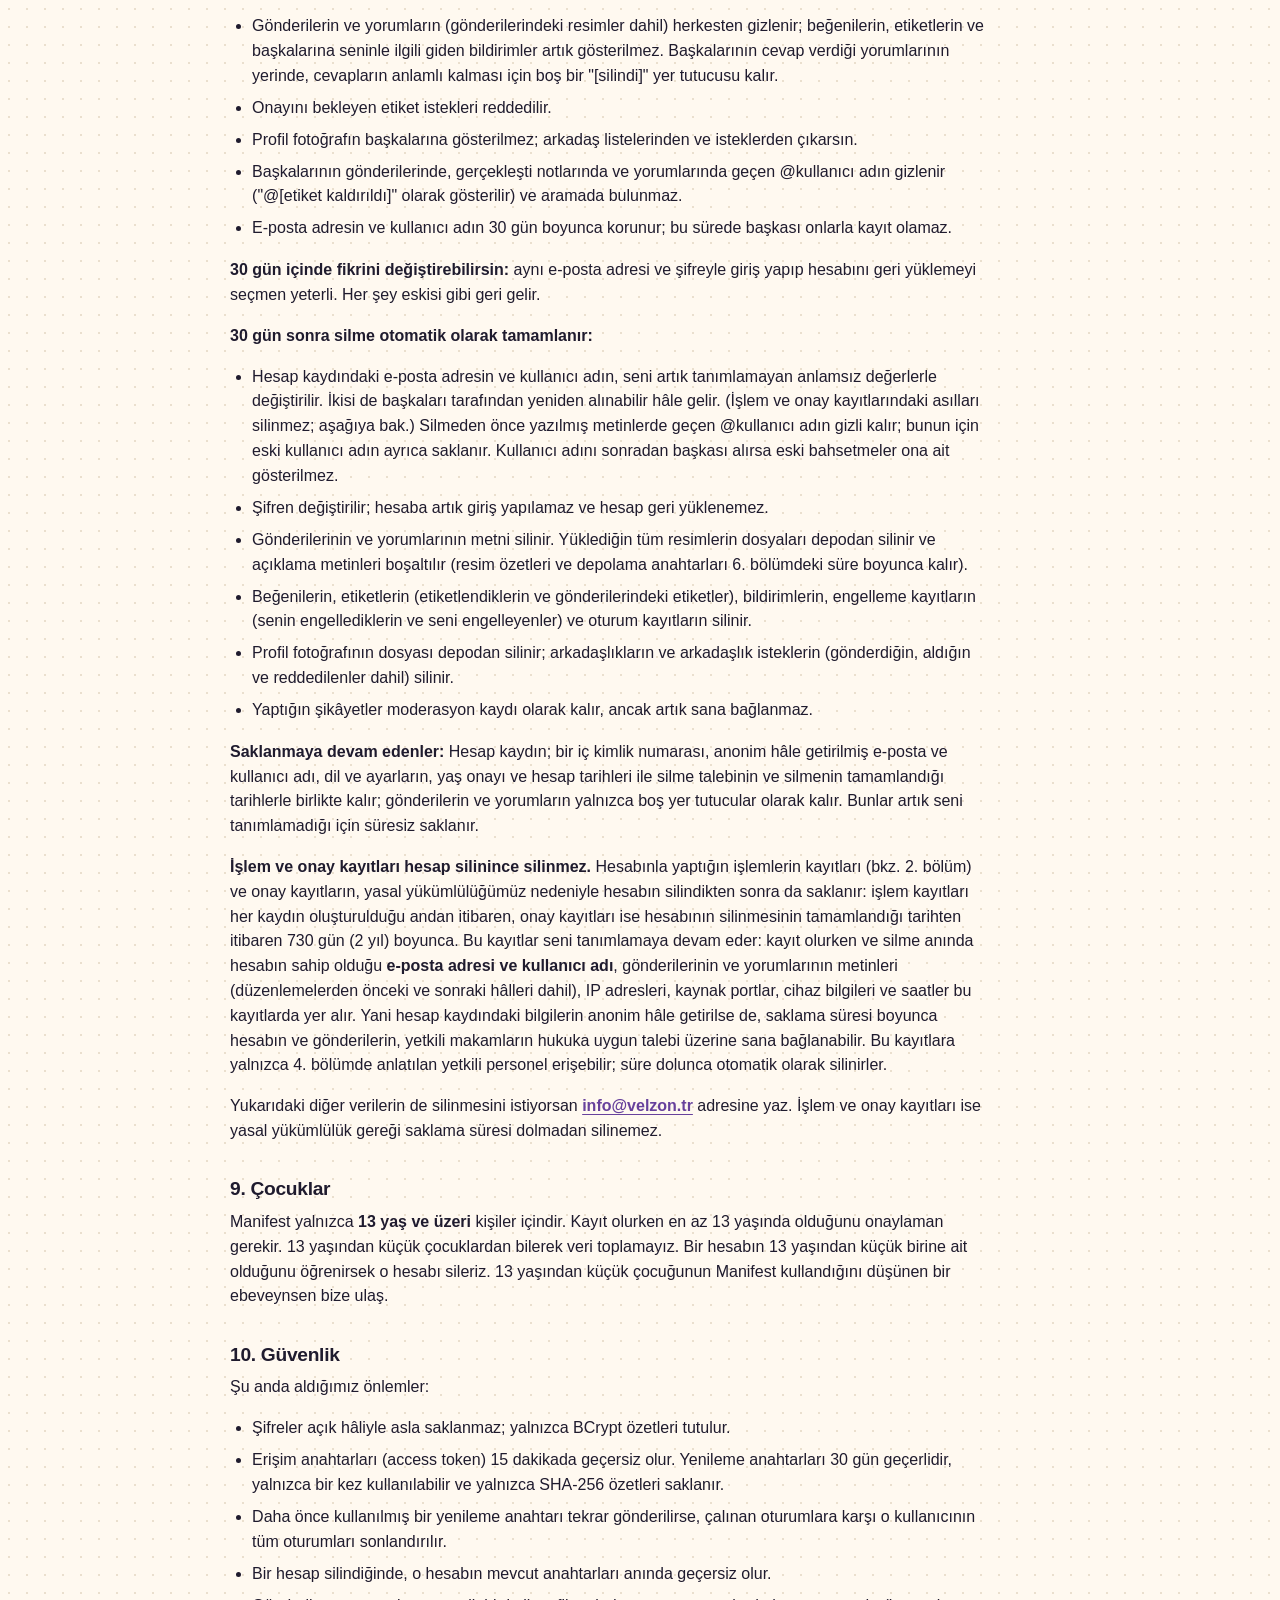
==== commit ae58f55b: "Yasal sayfa: 2026-11-04" ====
--- a/index.html
+++ b/index.html
@@ -905,8 +905,12 @@
 edilemez. Reddedilen bir istek, aynı isteğin tekrar tekrar gönderilmesini önlemek için hesaplardan biri silinene
 kadar saklanır (bkz. 6. bölüm). Bu özelliklerin hukuki sebebi, sana sunduğumuz hizmetin (sözleşmenin) ifasıdır
 (bkz. 3. bölüm).</p>
-<p><strong>Yapmadıklarımız:</strong> Manifest&#39;te reklam yoktur, üçüncü taraf analiz veya takip aracı kullanılmaz, anlık (push)
-bildirim gönderilmez. Verilerini satmayız.</p>
+<p><strong>Anlık bildirimler (isteğe bağlı):</strong> Ayarlar &gt; Bildirimler&#39;i açarsan, sana anlık bildirim gönderebilmemiz için
+cihazının bildirim kimliği (push token) hesabınla birlikte saklanır. Bildirimler Google&#39;ın Firebase Cloud Messaging
+hizmeti (veri işleyen) ve iOS&#39;ta Apple&#39;ın bildirim hizmeti (APNs) üzerinden iletilir. Bildirim metni geneldir; gönderi
+veya yorum içeriği, anonim yazarın kimliği ya da yaptırım gerekçesi içermez. Bu kimlik bildirimleri kapattığında,
+çıkış yaptığında ve hesabın silindiğinde silinir.</p>
+<p><strong>Yapmadıklarımız:</strong> Manifest&#39;te reklam yoktur, üçüncü taraf analiz veya takip aracı kullanılmaz. Verilerini satmayız.</p>
 <h4>Hassas bilgiler için açık rıza</h4>
 <p>Gönderi ve yorumlarında kendinle ilgili sağlık, din veya inanç, cinsel yaşam gibi bilgiler paylaşırsan bunlar KVKK&#39;nın
 6. maddesindeki özel nitelikli kişisel verilerdir (GDPR md. 9). Bu bilgilerin diğer kullanıcılara gösterilmesinin
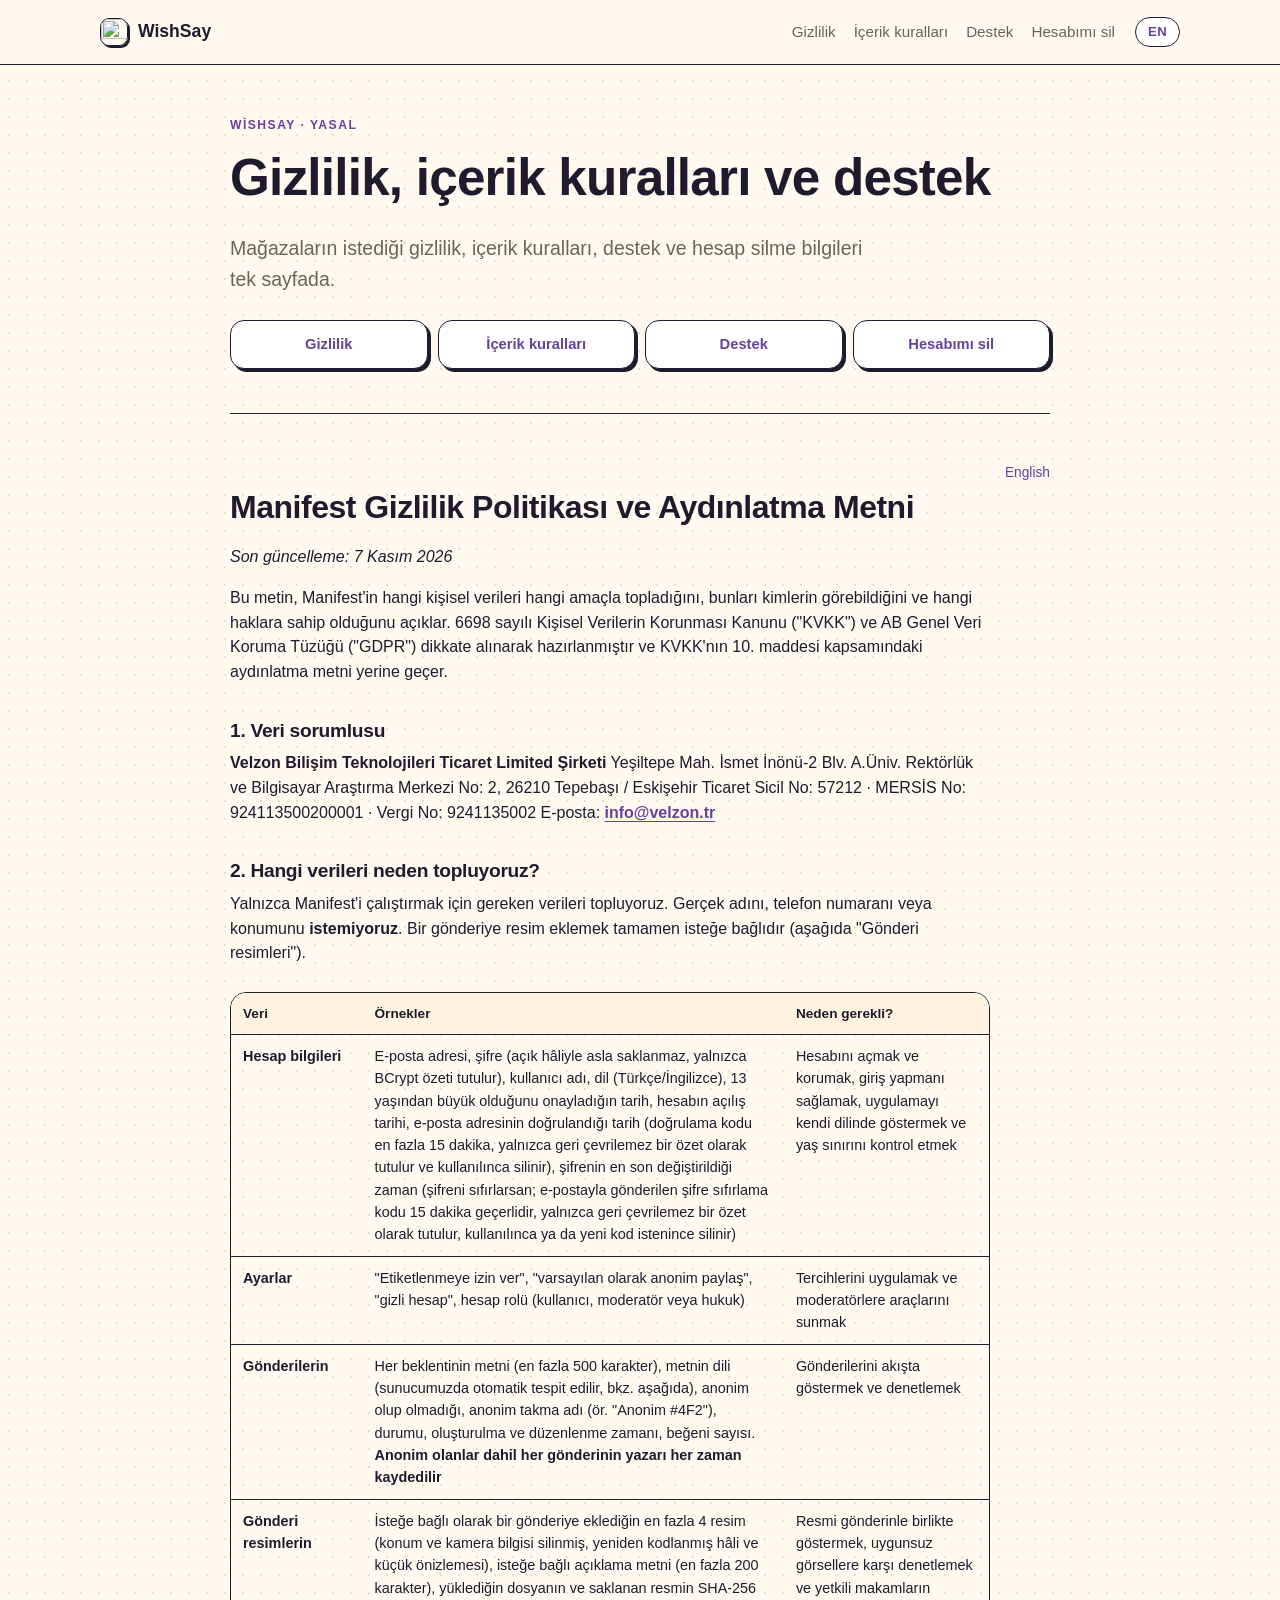
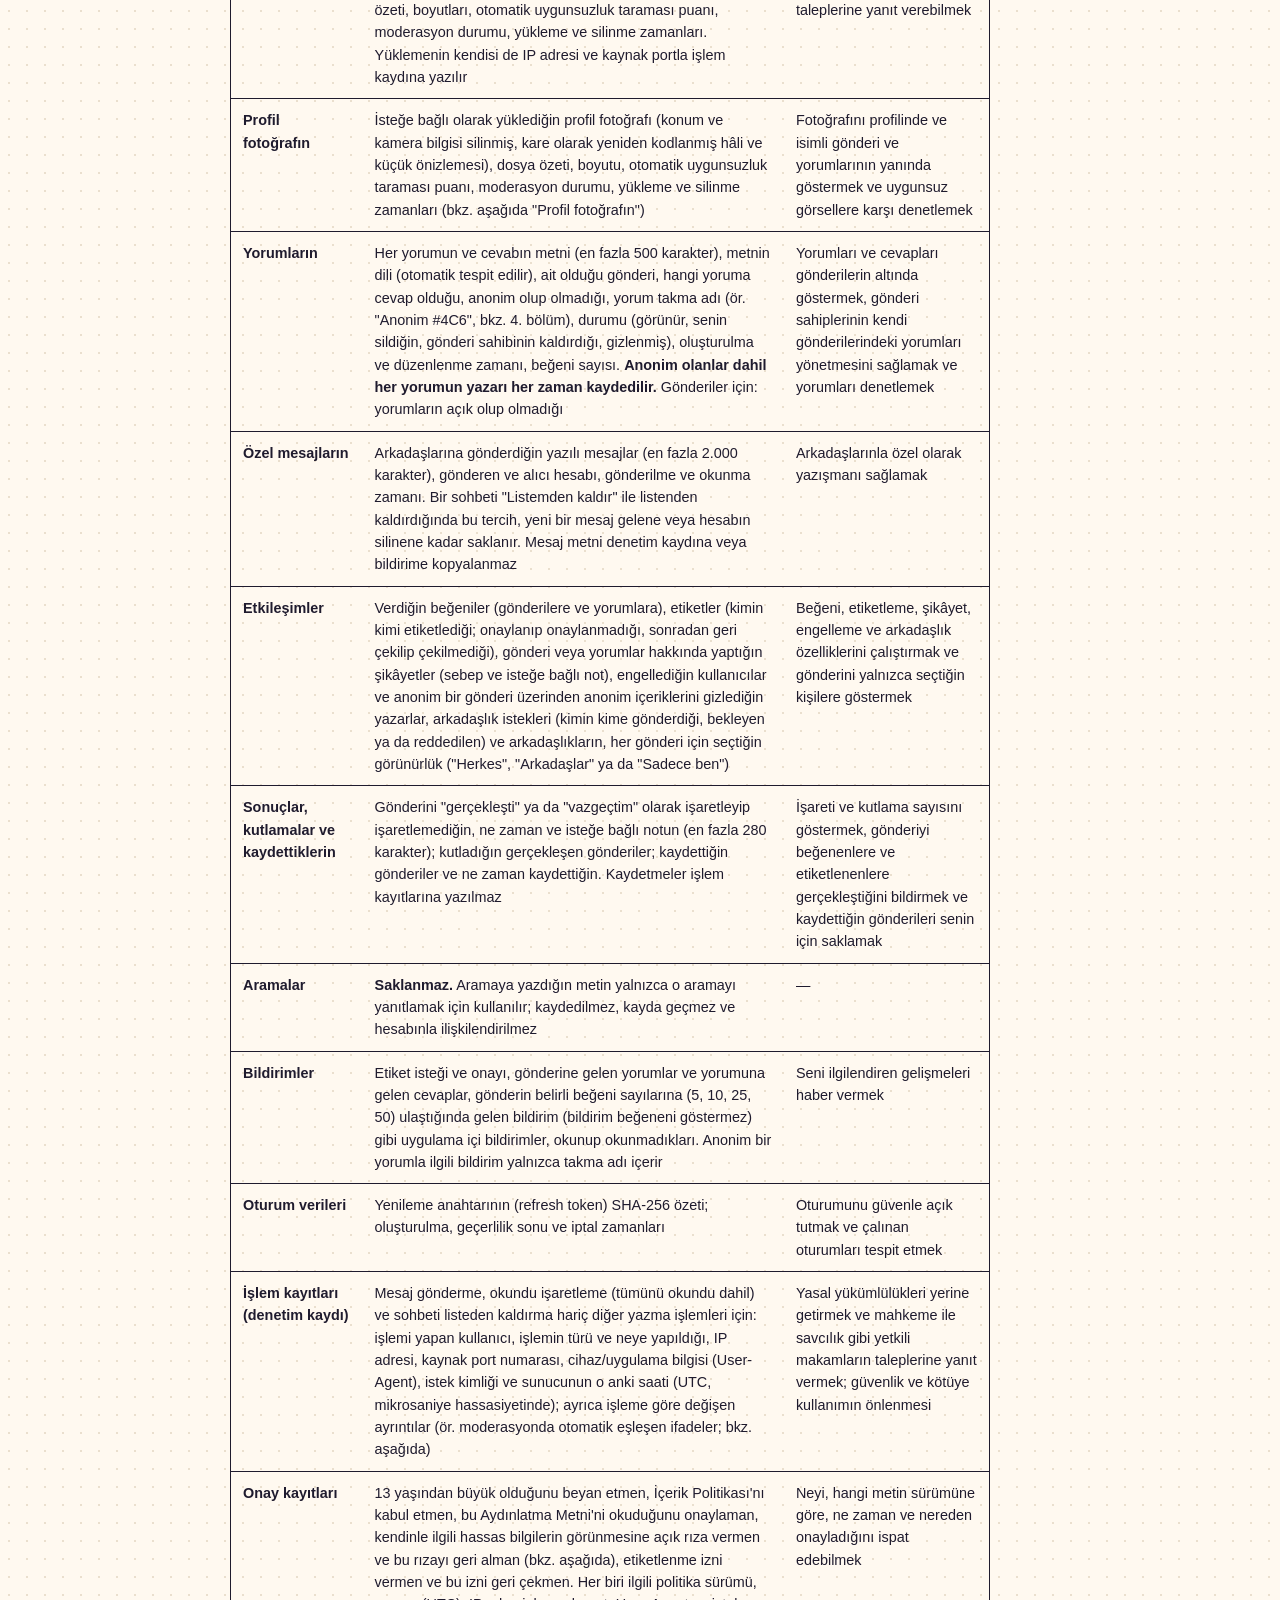
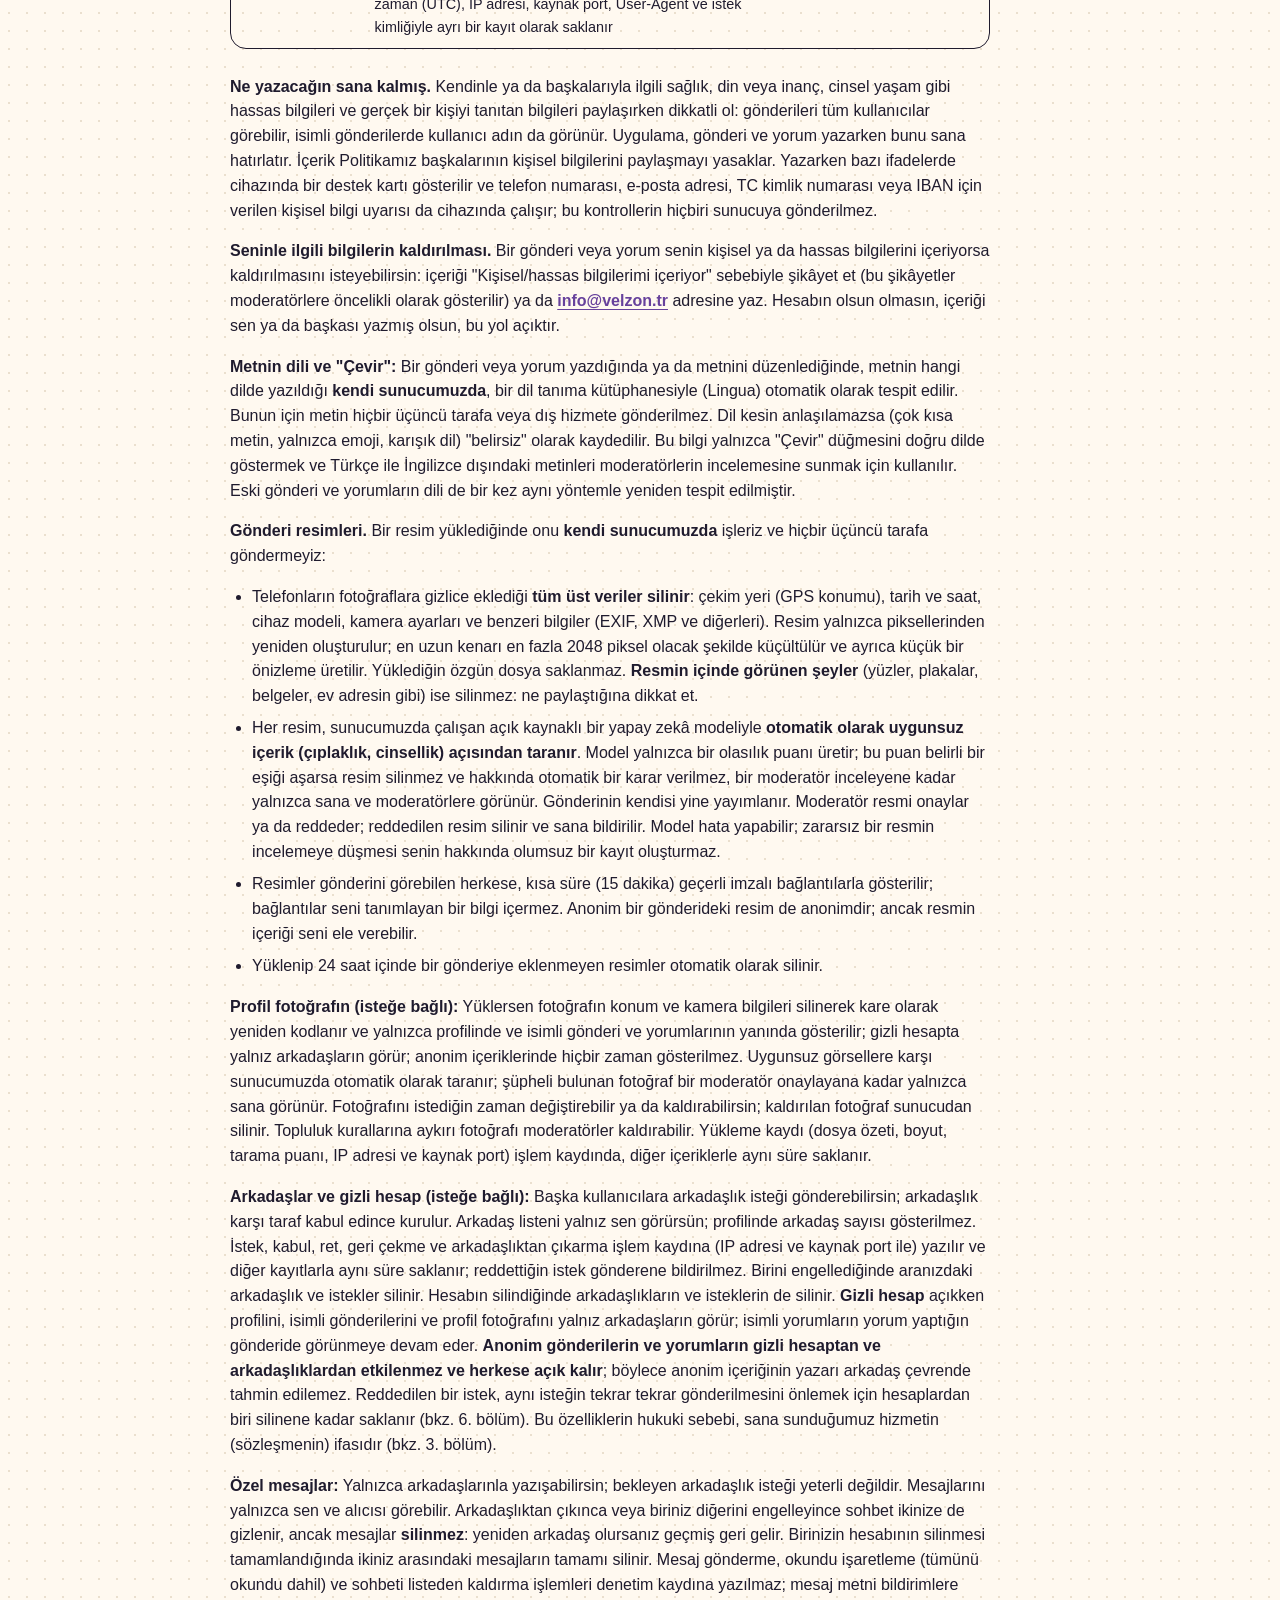
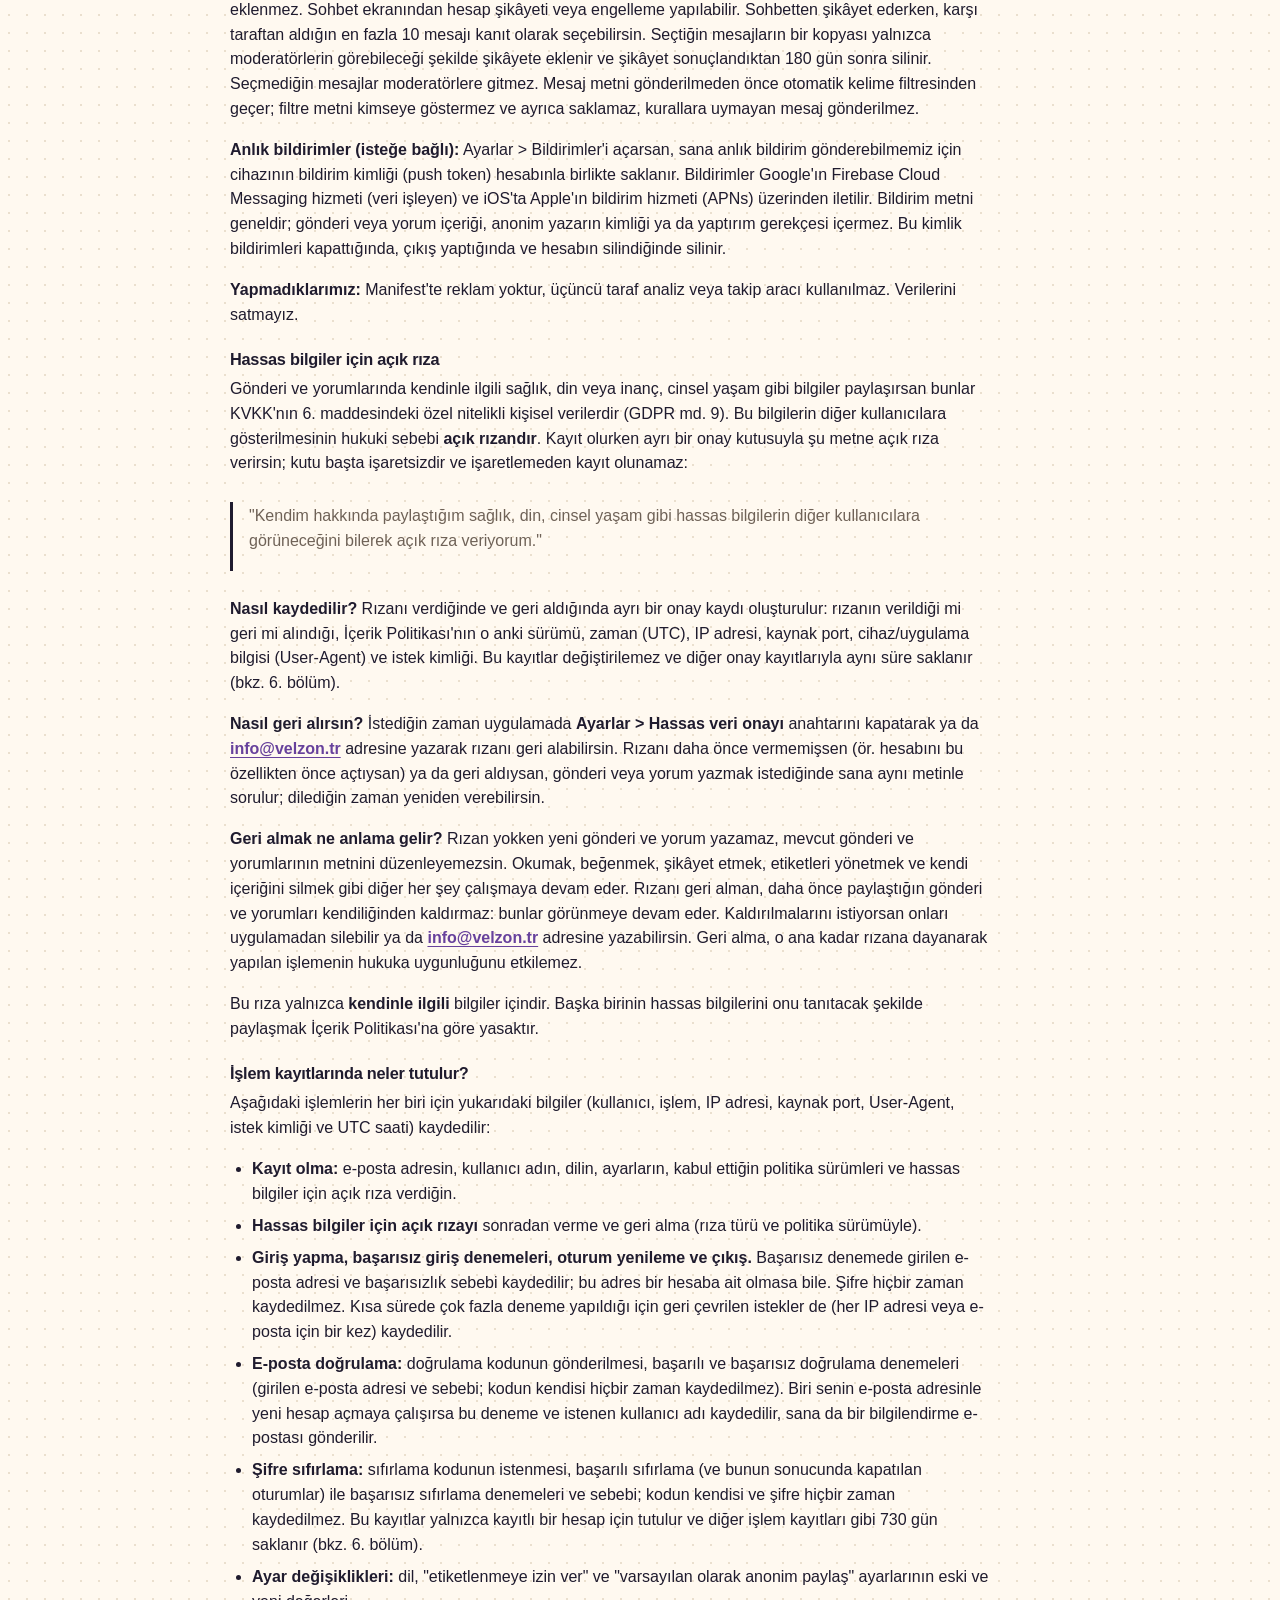
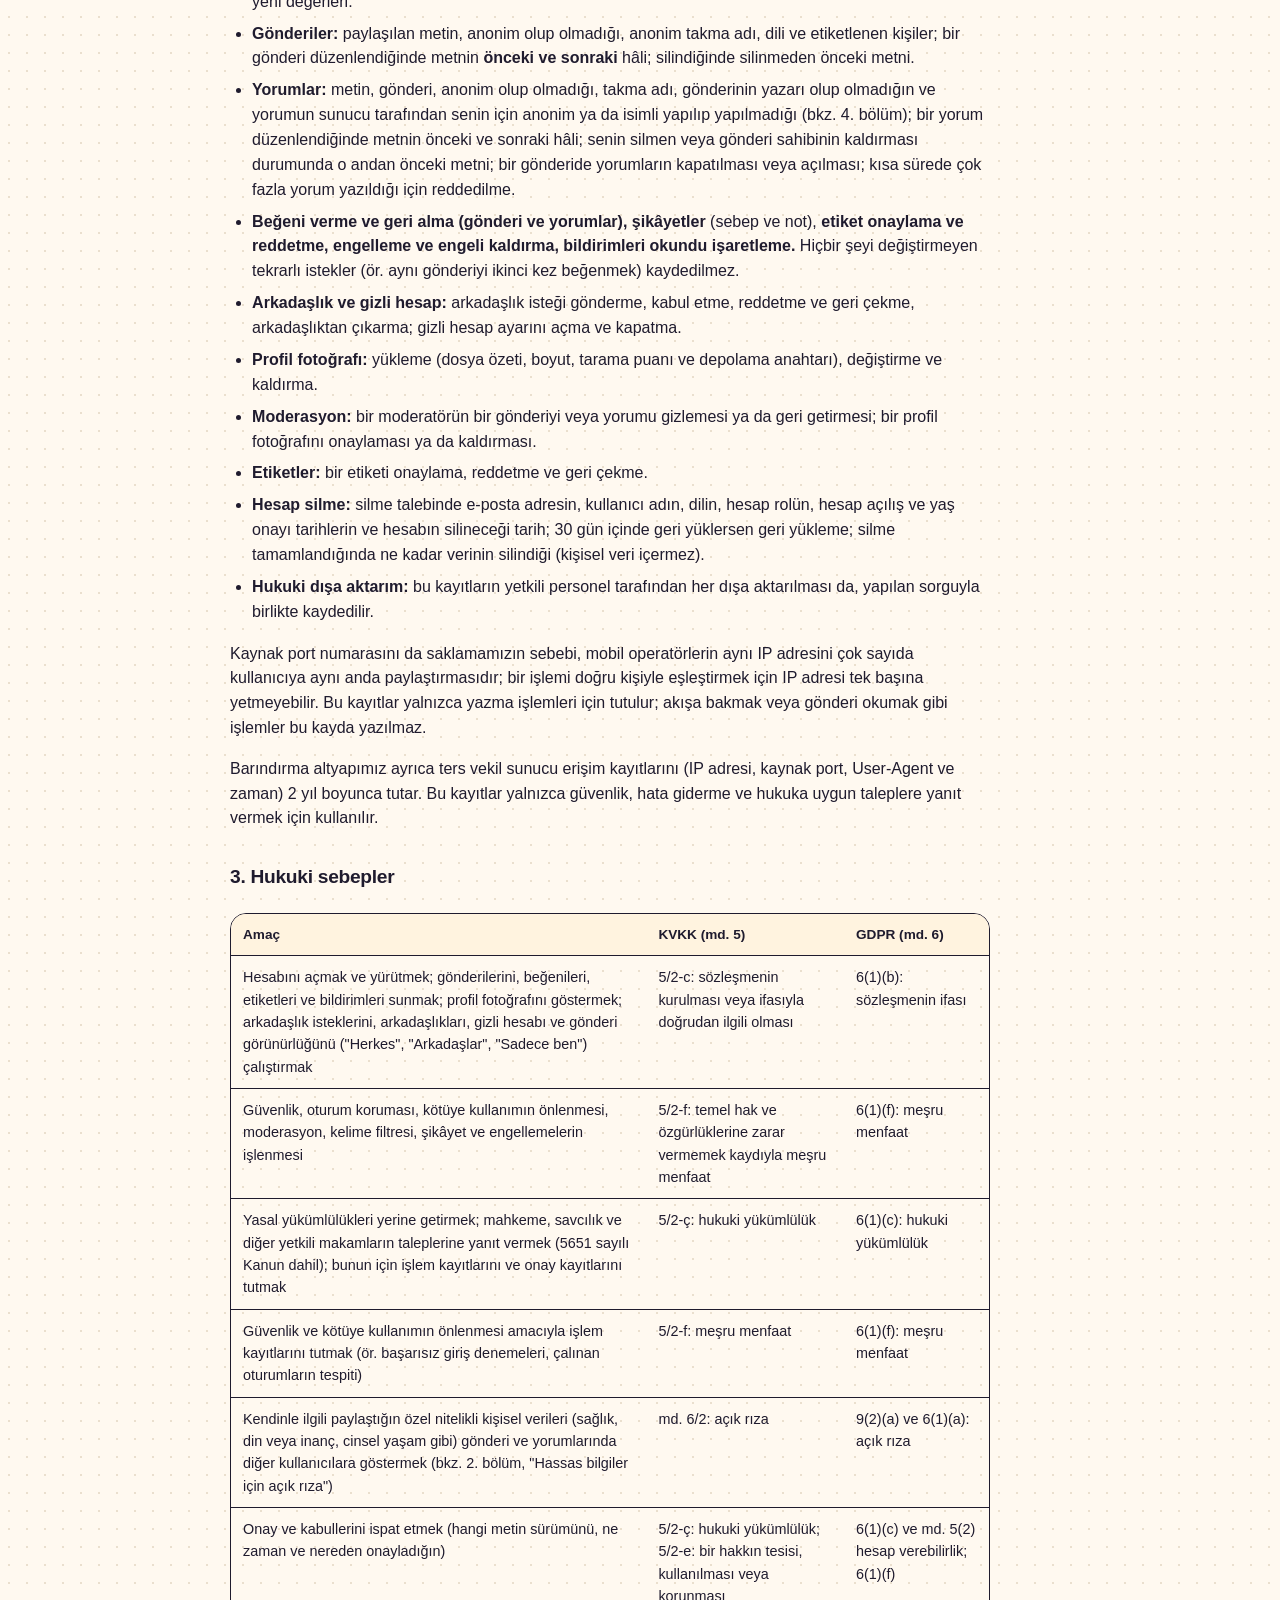
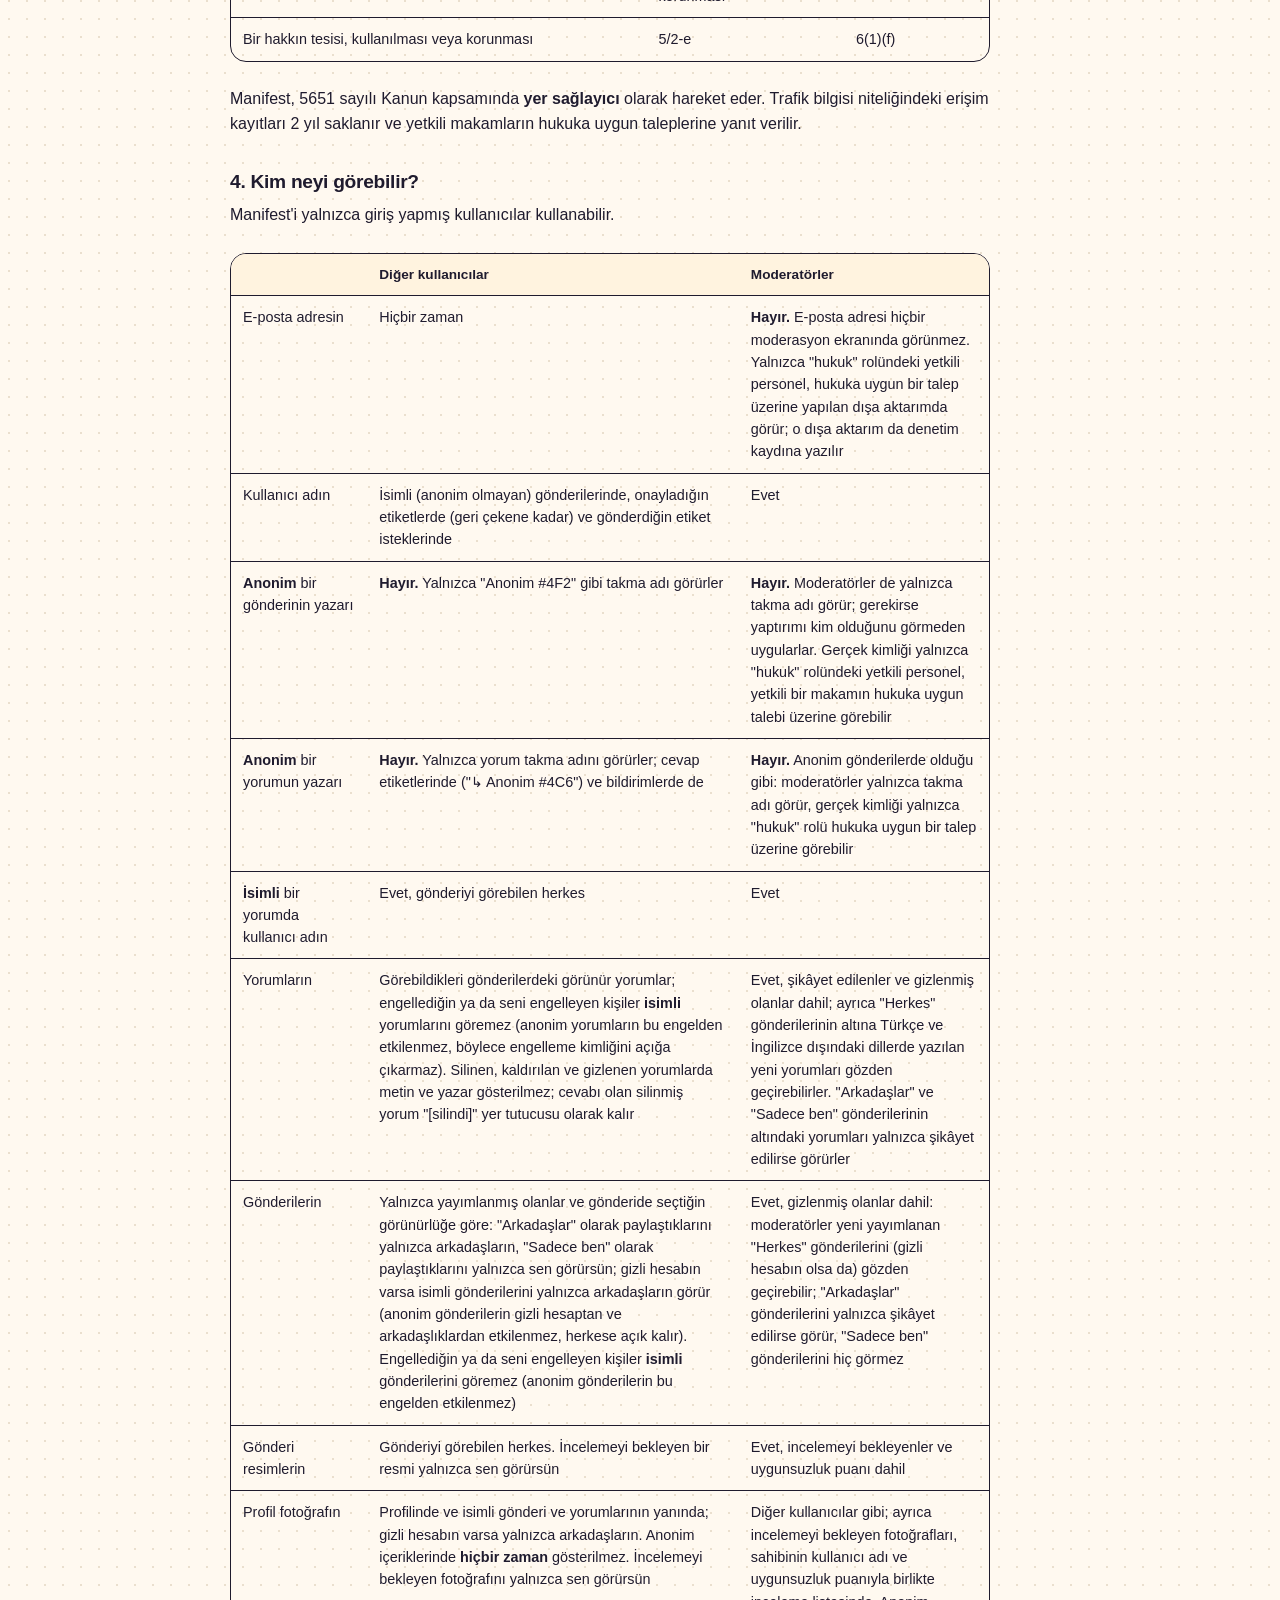
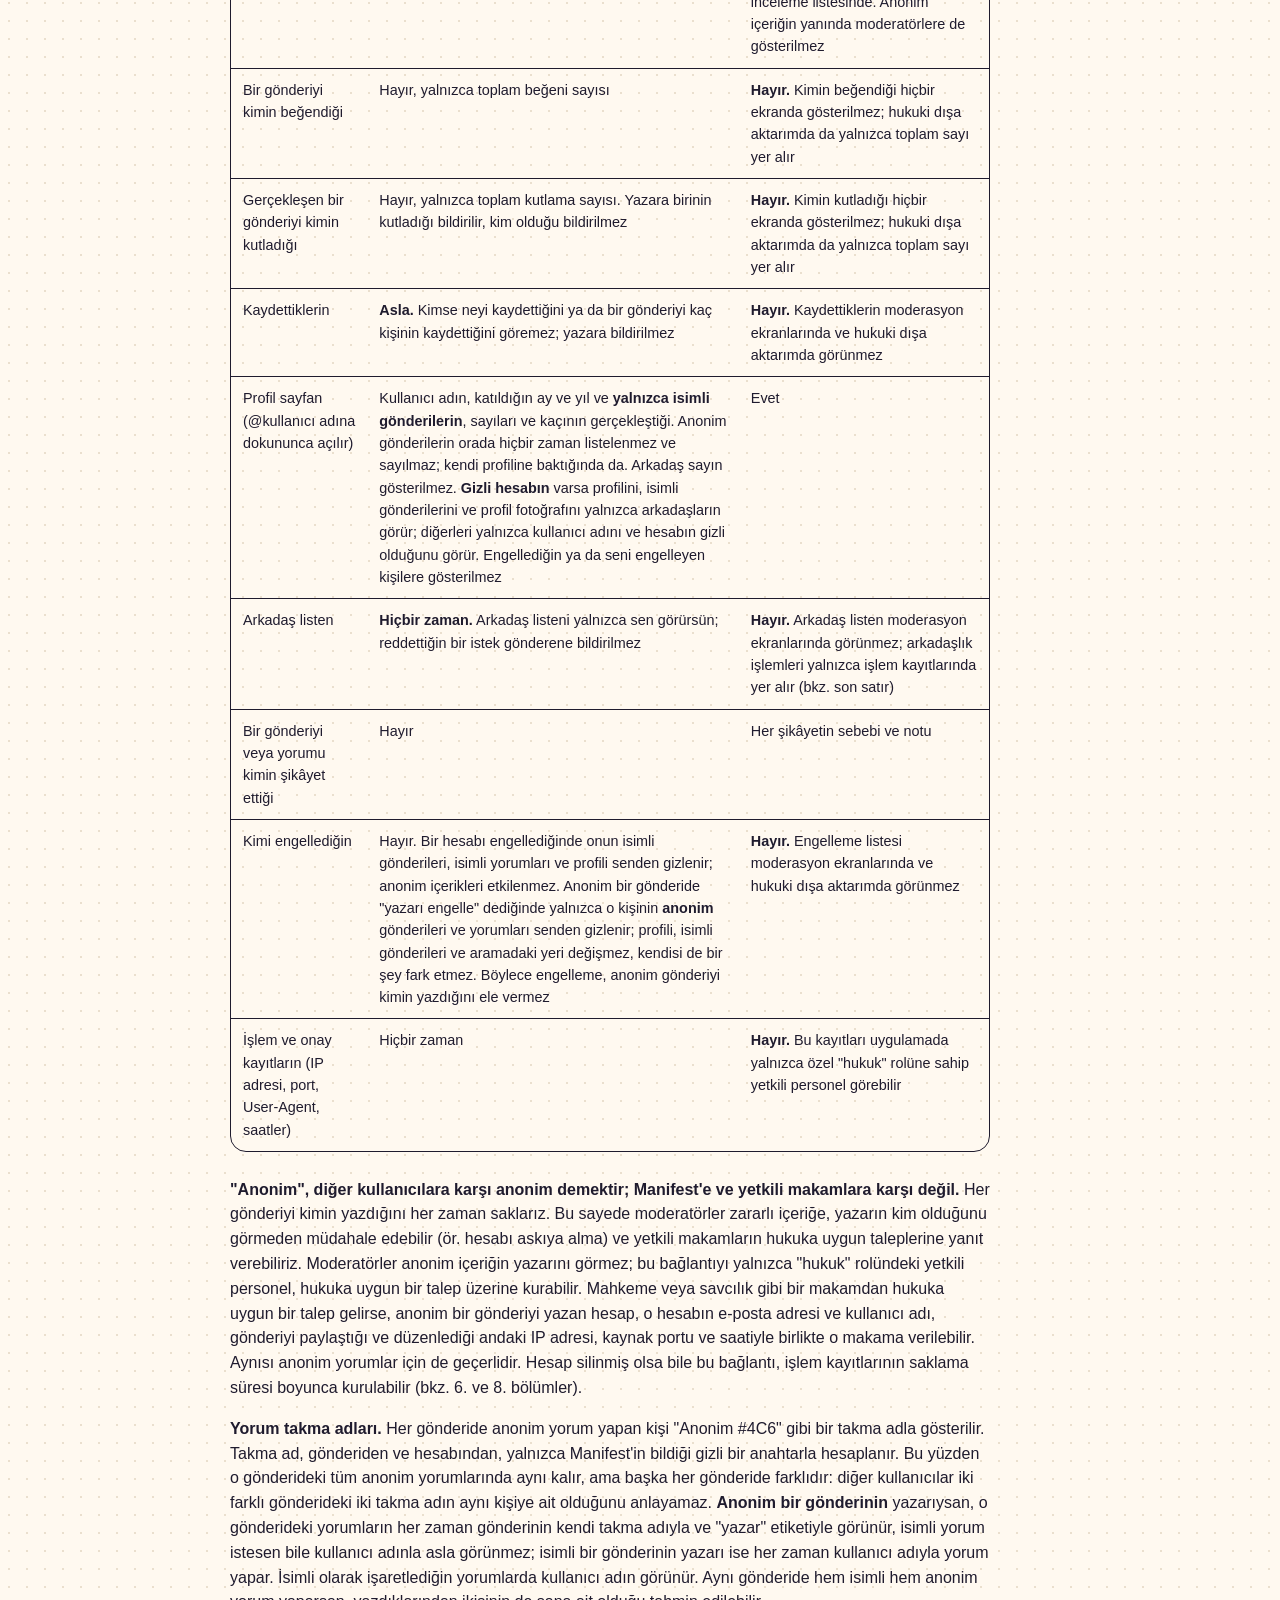
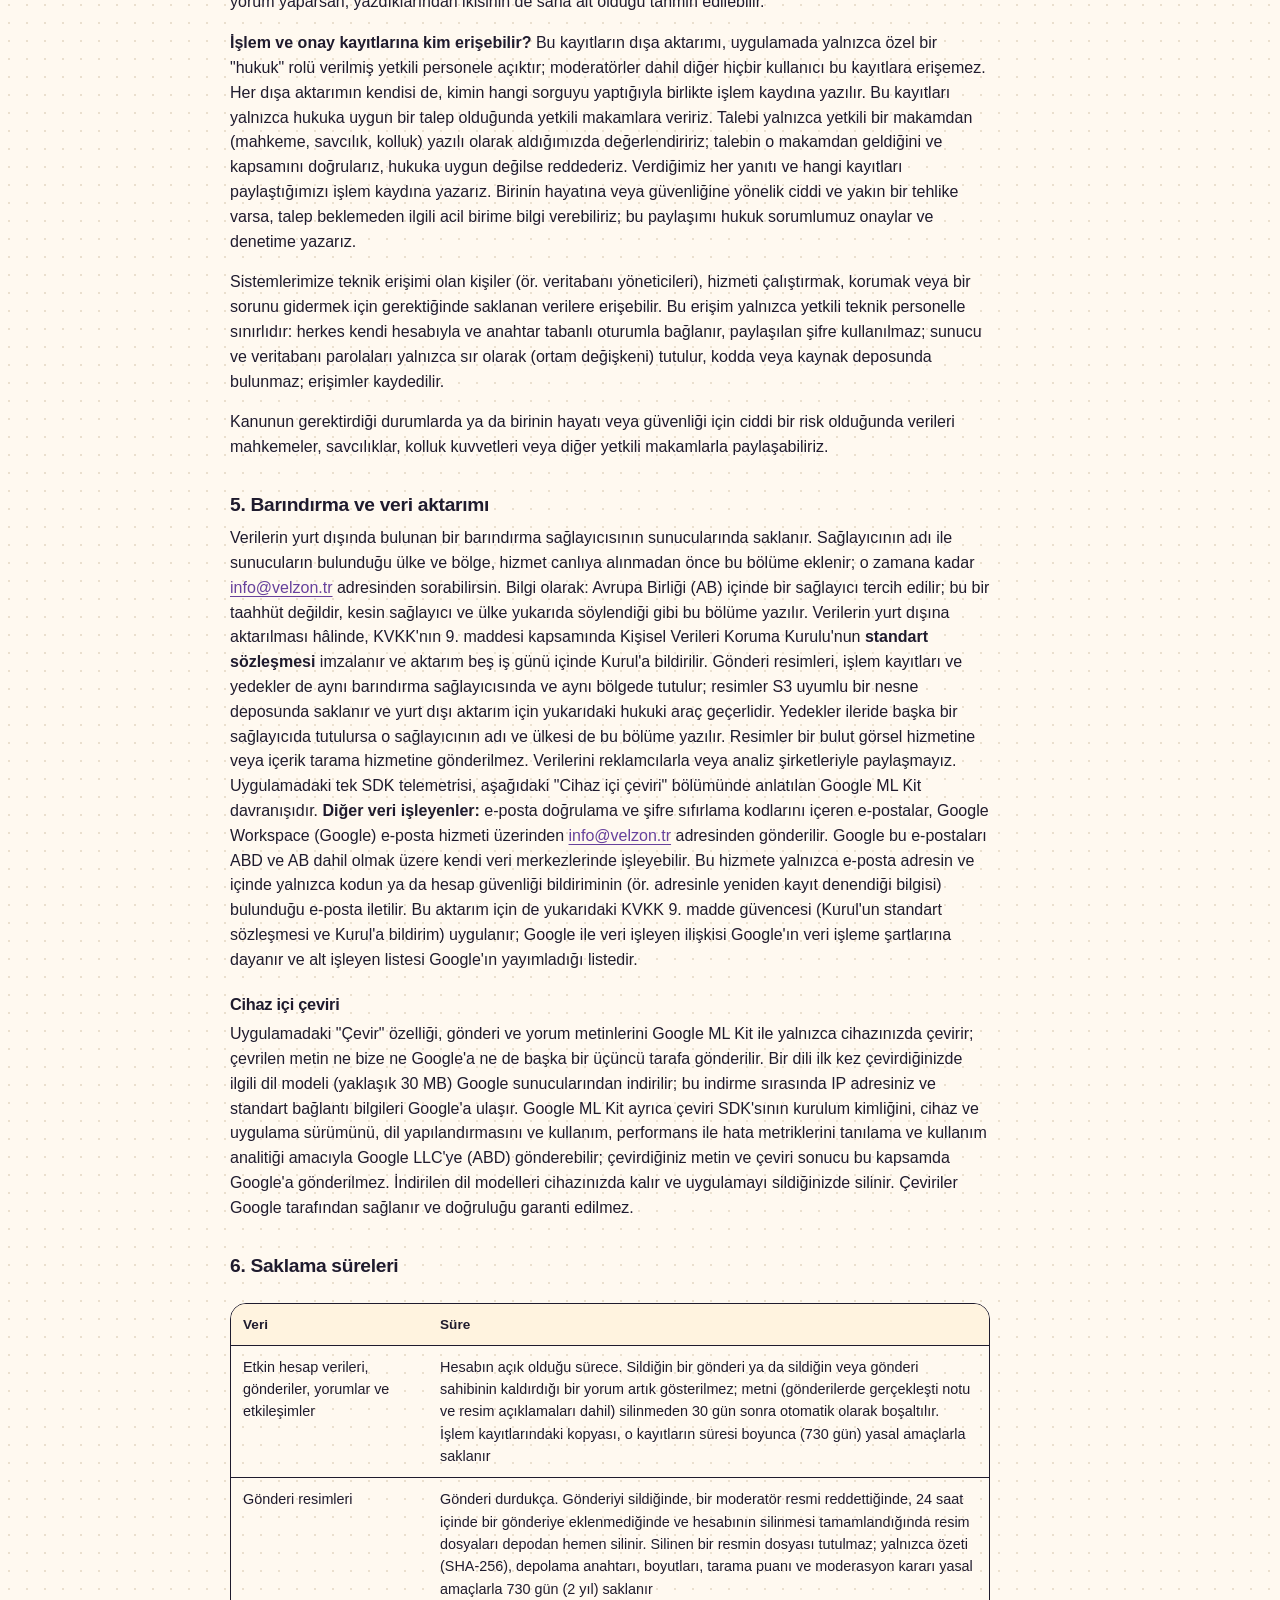
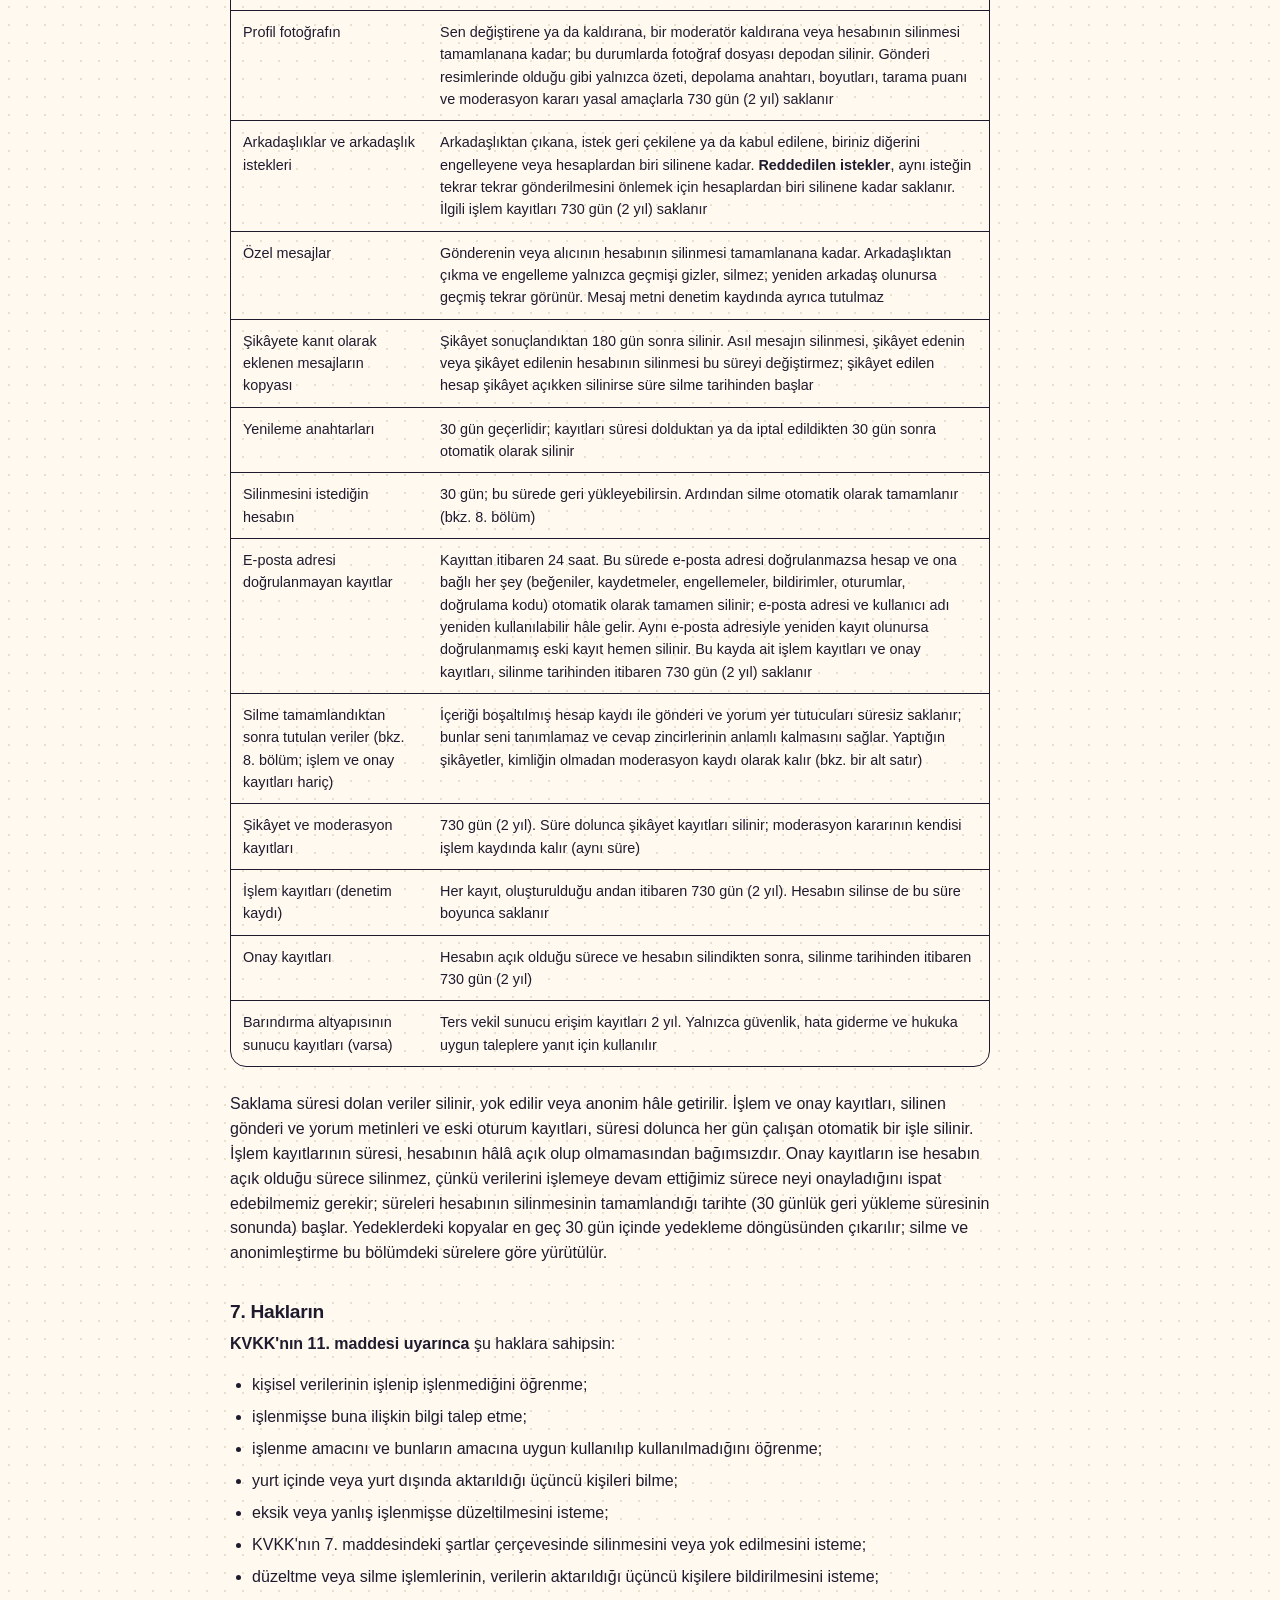
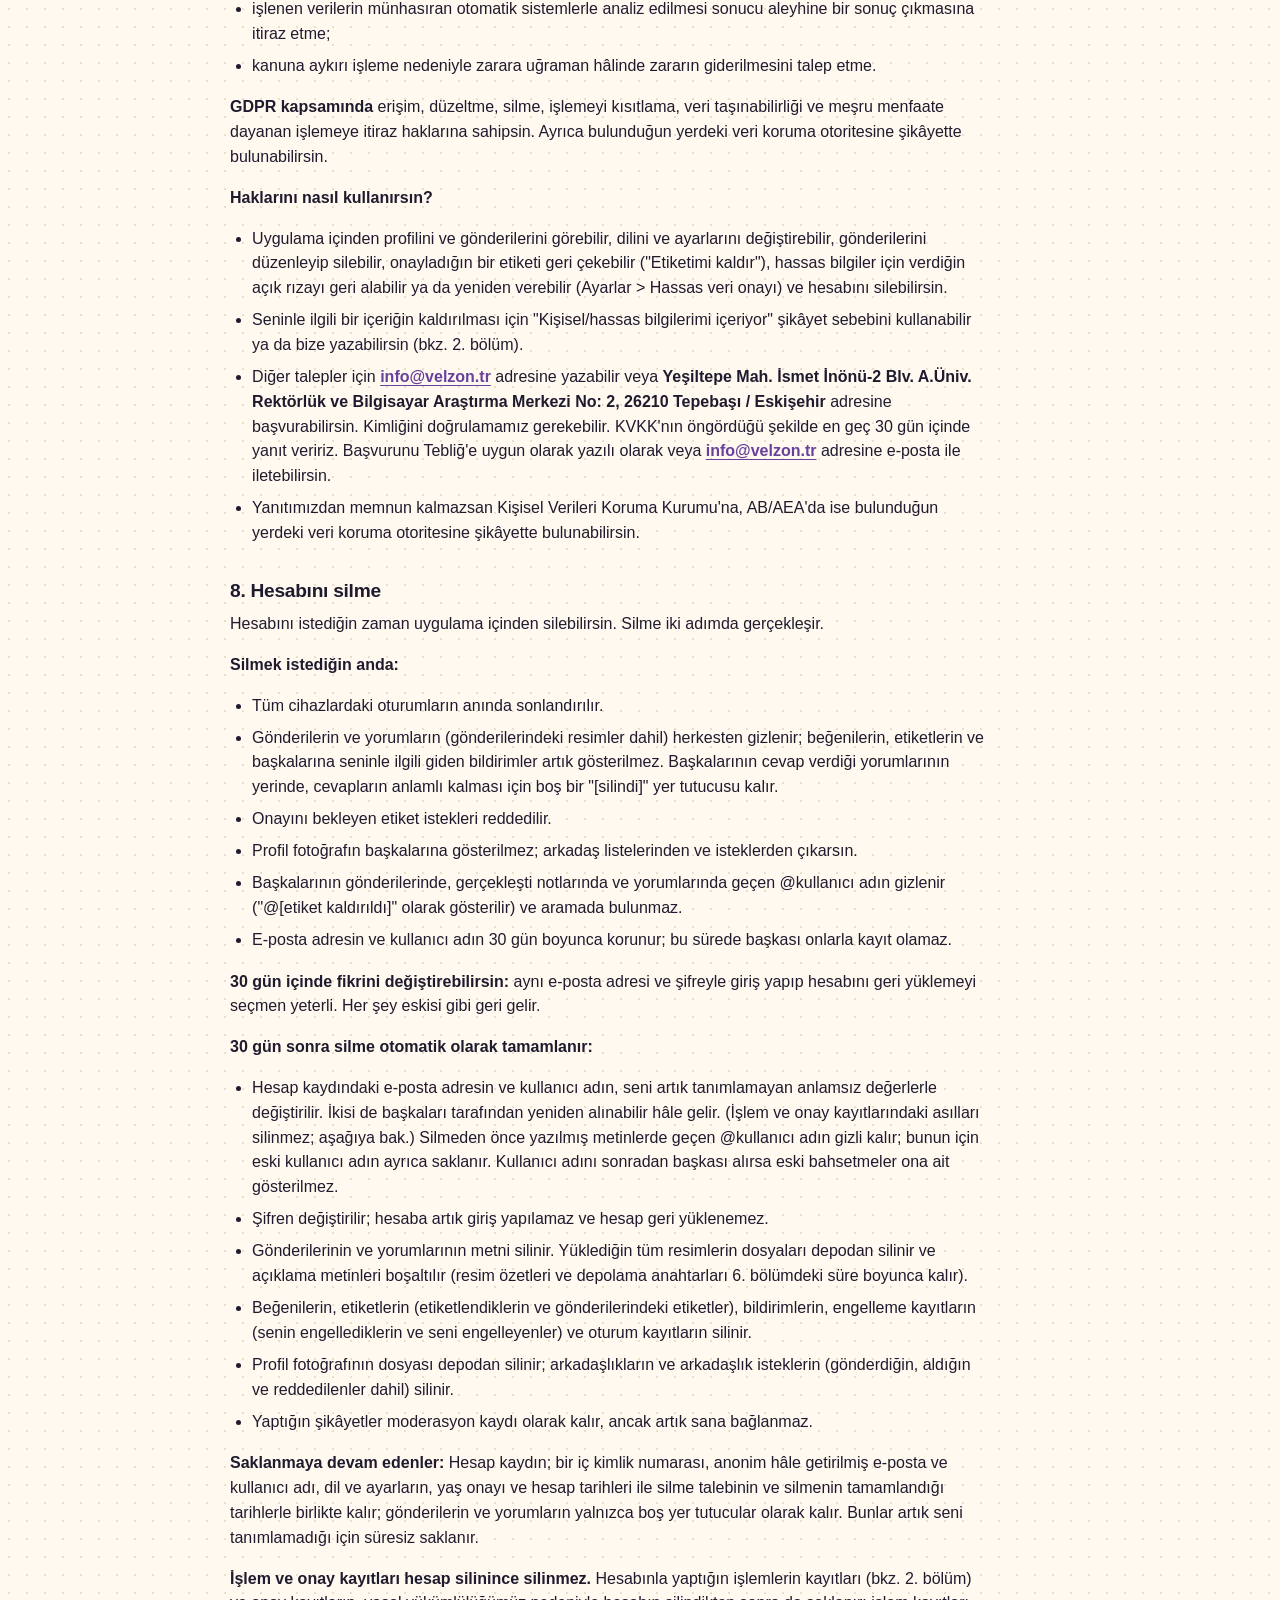
==== commit a25e89cb: "Yasal sayfa: 2026-11-07" ====
--- a/index.html
+++ b/index.html
@@ -767,7 +767,7 @@
 <p class="section-lang"><a href="/wishsay-legal/en/#privacy" hreflang="en" lang="en" aria-label="Bu bölümün İngilizcesi">English</a></p>
     <article class="legal">
 <h2>Manifest Gizlilik Politikası ve Aydınlatma Metni</h2>
-<p><em>Son güncelleme: 31 Ekim 2026</em></p>
+<p><em>Son güncelleme: 7 Kasım 2026</em></p>
 <p>Bu metin, Manifest&#39;in hangi kişisel verileri hangi amaçla topladığını, bunları kimlerin görebildiğini ve hangi
 haklara sahip olduğunu açıklar. 6698 sayılı Kişisel Verilerin Korunması Kanunu (&quot;KVKK&quot;) ve AB Genel Veri Koruma
 Tüzüğü (&quot;GDPR&quot;) dikkate alınarak hazırlanmıştır ve KVKK&#39;nın 10. maddesi kapsamındaki aydınlatma metni yerine
@@ -819,6 +819,11 @@
 <td>Yorumları ve cevapları gönderilerin altında göstermek, gönderi sahiplerinin kendi gönderilerindeki yorumları yönetmesini sağlamak ve yorumları denetlemek</td>
 </tr>
 <tr>
+<td><strong>Özel mesajların</strong></td>
+<td>Arkadaşlarına gönderdiğin yazılı mesajlar (en fazla 2.000 karakter), gönderen ve alıcı hesabı, gönderilme ve okunma zamanı. Bir sohbeti &quot;Listemden kaldır&quot; ile listenden kaldırdığında bu tercih, yeni bir mesaj gelene veya hesabın silinene kadar saklanır. Mesaj metni denetim kaydına veya bildirime kopyalanmaz</td>
+<td>Arkadaşlarınla özel olarak yazışmanı sağlamak</td>
+</tr>
+<tr>
 <td><strong>Etkileşimler</strong></td>
 <td>Verdiğin beğeniler (gönderilere ve yorumlara), etiketler (kimin kimi etiketlediği; onaylanıp onaylanmadığı, sonradan geri çekilip çekilmediği), gönderi veya yorumlar hakkında yaptığın şikâyetler (sebep ve isteğe bağlı not), engellediğin kullanıcılar ve anonim bir gönderi üzerinden anonim içeriklerini gizlediğin yazarlar, arkadaşlık istekleri (kimin kime gönderdiği, bekleyen ya da reddedilen) ve arkadaşlıkların, her gönderi için seçtiğin görünürlük (&quot;Herkes&quot;, &quot;Arkadaşlar&quot; ya da &quot;Sadece ben&quot;)</td>
 <td>Beğeni, etiketleme, şikâyet, engelleme ve arkadaşlık özelliklerini çalıştırmak ve gönderini yalnızca seçtiğin kişilere göstermek</td>
@@ -835,7 +840,7 @@
 </tr>
 <tr>
 <td><strong>Bildirimler</strong></td>
-<td>Etiket isteği ve onayı, gönderine gelen yorumlar ve yorumuna gelen cevaplar gibi uygulama içi bildirimler, okunup okunmadıkları. Anonim bir yorumla ilgili bildirim yalnızca takma adı içerir</td>
+<td>Etiket isteği ve onayı, gönderine gelen yorumlar ve yorumuna gelen cevaplar, gönderin belirli beğeni sayılarına (5, 10, 25, 50) ulaştığında gelen bildirim (bildirim beğeneni göstermez) gibi uygulama içi bildirimler, okunup okunmadıkları. Anonim bir yorumla ilgili bildirim yalnızca takma adı içerir</td>
 <td>Seni ilgilendiren gelişmeleri haber vermek</td>
 </tr>
 <tr>
@@ -845,7 +850,7 @@
 </tr>
 <tr>
 <td><strong>İşlem kayıtları (denetim kaydı)</strong></td>
-<td>Manifest&#39;te yapılan her yazma işlemi için: işlemi yapan kullanıcı, işlemin türü ve neye yapıldığı, IP adresi, kaynak port numarası, cihaz/uygulama bilgisi (User-Agent), istek kimliği ve sunucunun o anki saati (UTC, mikrosaniye hassasiyetinde); ayrıca işleme göre değişen ayrıntılar (bkz. aşağıda)</td>
+<td>Mesaj gönderme, okundu işaretleme (tümünü okundu dahil) ve sohbeti listeden kaldırma hariç diğer yazma işlemleri için: işlemi yapan kullanıcı, işlemin türü ve neye yapıldığı, IP adresi, kaynak port numarası, cihaz/uygulama bilgisi (User-Agent), istek kimliği ve sunucunun o anki saati (UTC, mikrosaniye hassasiyetinde); ayrıca işleme göre değişen ayrıntılar (ör. moderasyonda otomatik eşleşen ifadeler; bkz. aşağıda)</td>
 <td>Yasal yükümlülükleri yerine getirmek ve mahkeme ile savcılık gibi yetkili makamların taleplerine yanıt vermek; güvenlik ve kötüye kullanımın önlenmesi</td>
 </tr>
 <tr>
@@ -857,7 +862,9 @@
 <p><strong>Ne yazacağın sana kalmış.</strong> Kendinle ya da başkalarıyla ilgili sağlık, din veya inanç, cinsel yaşam gibi hassas
 bilgileri ve gerçek bir kişiyi tanıtan bilgileri paylaşırken dikkatli ol: gönderileri tüm kullanıcılar görebilir,
 isimli gönderilerde kullanıcı adın da görünür. Uygulama, gönderi ve yorum yazarken bunu sana hatırlatır. İçerik
-Politikamız başkalarının kişisel bilgilerini paylaşmayı yasaklar.</p>
+Politikamız başkalarının kişisel bilgilerini paylaşmayı yasaklar. Yazarken bazı ifadelerde cihazında bir destek kartı
+gösterilir ve telefon numarası, e-posta adresi, TC kimlik numarası veya IBAN için verilen kişisel bilgi uyarısı da
+cihazında çalışır; bu kontrollerin hiçbiri sunucuya gönderilmez.</p>
 <p><strong>Seninle ilgili bilgilerin kaldırılması.</strong> Bir gönderi veya yorum senin kişisel ya da hassas bilgilerini
 içeriyorsa kaldırılmasını isteyebilirsin: içeriği &quot;Kişisel/hassas bilgilerimi içeriyor&quot; sebebiyle şikâyet et (bu
 şikâyetler moderatörlere öncelikli olarak gösterilir) ya da <strong><a href="mailto:info@velzon.tr">info@velzon.tr</a></strong> adresine yaz. Hesabın olsun olmasın,
@@ -905,6 +912,15 @@
 edilemez. Reddedilen bir istek, aynı isteğin tekrar tekrar gönderilmesini önlemek için hesaplardan biri silinene
 kadar saklanır (bkz. 6. bölüm). Bu özelliklerin hukuki sebebi, sana sunduğumuz hizmetin (sözleşmenin) ifasıdır
 (bkz. 3. bölüm).</p>
+<p><strong>Özel mesajlar:</strong> Yalnızca arkadaşlarınla yazışabilirsin; bekleyen arkadaşlık isteği yeterli değildir. Mesajlarını
+yalnızca sen ve alıcısı görebilir. Arkadaşlıktan çıkınca veya biriniz diğerini engelleyince sohbet ikinize de
+gizlenir, ancak mesajlar <strong>silinmez</strong>: yeniden arkadaş olursanız geçmiş geri gelir. Birinizin hesabının silinmesi
+tamamlandığında ikiniz arasındaki mesajların tamamı silinir. Mesaj gönderme, okundu işaretleme (tümünü okundu dahil) ve sohbeti listeden kaldırma işlemleri denetim
+kaydına yazılmaz; mesaj metni bildirimlere eklenmez. Sohbet ekranından hesap şikâyeti veya engelleme yapılabilir.
+Sohbetten şikâyet ederken, karşı taraftan aldığın en fazla 10 mesajı kanıt olarak seçebilirsin. Seçtiğin mesajların
+bir kopyası yalnızca moderatörlerin görebileceği şekilde şikâyete eklenir ve şikâyet sonuçlandıktan 180 gün sonra
+silinir. Seçmediğin mesajlar moderatörlere gitmez. Mesaj metni gönderilmeden önce otomatik kelime
+filtresinden geçer; filtre metni kimseye göstermez ve ayrıca saklamaz, kurallara uymayan mesaj gönderilmez.</p>
 <p><strong>Anlık bildirimler (isteğe bağlı):</strong> Ayarlar &gt; Bildirimler&#39;i açarsan, sana anlık bildirim gönderebilmemiz için
 cihazının bildirim kimliği (push token) hesabınla birlikte saklanır. Bildirimler Google&#39;ın Firebase Cloud Messaging
 hizmeti (veri işleyen) ve iOS&#39;ta Apple&#39;ın bildirim hizmeti (APNs) üzerinden iletilir. Bildirim metni geneldir; gönderi
@@ -1199,6 +1215,14 @@
 <tr>
 <td>Arkadaşlıklar ve arkadaşlık istekleri</td>
 <td>Arkadaşlıktan çıkana, istek geri çekilene ya da kabul edilene, biriniz diğerini engelleyene veya hesaplardan biri silinene kadar. <strong>Reddedilen istekler</strong>, aynı isteğin tekrar tekrar gönderilmesini önlemek için hesaplardan biri silinene kadar saklanır. İlgili işlem kayıtları 730 gün (2 yıl) saklanır</td>
+</tr>
+<tr>
+<td>Özel mesajlar</td>
+<td>Gönderenin veya alıcının hesabının silinmesi tamamlanana kadar. Arkadaşlıktan çıkma ve engelleme yalnızca geçmişi gizler, silmez; yeniden arkadaş olunursa geçmiş tekrar görünür. Mesaj metni denetim kaydında ayrıca tutulmaz</td>
+</tr>
+<tr>
+<td>Şikâyete kanıt olarak eklenen mesajların kopyası</td>
+<td>Şikâyet sonuçlandıktan 180 gün sonra silinir. Asıl mesajın silinmesi, şikâyet edenin veya şikâyet edilenin hesabının silinmesi bu süreyi değiştirmez; şikâyet edilen hesap şikâyet açıkken silinirse süre silme tarihinden başlar</td>
 </tr>
 <tr>
 <td>Yenileme anahtarları</td>
@@ -1327,7 +1351,8 @@
 <li>Daha önce kullanılmış bir yenileme anahtarı tekrar gönderilirse, çalınan oturumlara karşı o kullanıcının tüm
 oturumları sonlandırılır.</li>
 <li>Bir hesap silindiğinde, o hesabın mevcut anahtarları anında geçersiz olur.</li>
-<li>Gönderiler ve yorumlar otomatik bir kelime filtresinden geçer; yorumlarda hız sınırı vardır (hesap başına 10
+<li>Gönderiler, yorumlar, sonuç notları, görsel açıklamaları, kullanıcı adları ve özel mesajlar otomatik bir kelime
+filtresinden geçer; yorumlarda hız sınırı vardır (hesap başına 10
 dakikada en fazla 30 yorum); gönderi, şikâyet, beğeni, kutlama, etiket isteği ve aramada da hesap başına sınırlar
 vardır (arama sayaçları yalnızca sunucunun belleğinde tutulur, kaydedilmez). Bir gönderiyi otomatik olarak gizleyen
 şikâyet sayısına yalnızca en az 24 saatlik hesapların şikâyetleri katılır. Moderatör araçları yalnızca moderatör
@@ -1365,7 +1390,7 @@
 <p class="section-lang"><a href="/wishsay-legal/en/#content-policy" hreflang="en" lang="en" aria-label="Bu bölümün İngilizcesi">English</a></p>
     <article class="legal">
 <h2>Manifest İçerik Politikası</h2>
-<p><em>Son güncelleme: 29 Ekim 2026</em></p>
+<p><em>Son güncelleme: 7 Kasım 2026</em></p>
 <p>Manifest, kısa &quot;beklentiler&quot; paylaştığın bir yer: hayattan, dünyadan ya da kendinden neler umduğunu, neyi
 beklediğini yazıyorsun. Gönderiler herkesin gördüğü ortak bir akışta yer alıyor. Akış, gençler dahil herkes için iyi
 bir yer olarak kalsın diye lütfen aşağıdaki kurallara uy.</p>
@@ -1391,7 +1416,8 @@
 <li><strong>Çocukları cinselleştiren her türlü içerik.</strong> Buna hiçbir tolerans yok. Kaldırırız ve yetkili makamlara
 bildirebiliriz.</li>
 <li><strong>İfşa ve kişisel bilgi paylaşımı:</strong> Birinin gerçek adını soyadını, adresini, telefonunu, okulunu, iş yerini,
-sosyal medya hesaplarını veya başka özel bilgilerini paylaşmak. Kendi bilgilerin için de geçerli.</li>
+sosyal medya hesaplarını veya başka özel bilgilerini paylaşmak. Kendi bilgilerin için de geçerli. Herkese açık
+gönderi, yorum ve resim açıklamalarında telefon numarası paylaşılamaz; uygulama göndermeden önce uyarır.</li>
 <li><strong>Başkasının hassas bilgileri:</strong> Başka birinin sağlığı, dini veya inancı, cinsel yaşamı gibi hassas konularını,
 onu tanıtacak şekilde yazmak.</li>
 <li><strong>Kendine zarar vermeye özendirmek:</strong> Kendine zarar vermeyi veya intiharı övmek, yöntem anlatmak, birini buna
@@ -1404,6 +1430,8 @@
 &quot;[isim]&#39;in sonunda yalan söylediğini itiraf etmesini bekliyorum&quot;). Beklentiler senin umutların içindir, başkalarına
 baskı aracı değildir.</li>
 </ul>
+<p>Herkese açık gönderi ve yorumlarda tehdit, şiddet, terör övgüsü veya nefret içerebilecek ifadeler otomatik olarak
+işaretlenir. İşaretlenen içerik bir moderatör inceleyene kadar yalnızca sana görünür; moderatör yayımlar ya da gizler.</p>
 <p><strong>Resimler.</strong> Bir gönderiye en fazla 4 resim ekleyebilirsin (yorumlara resim eklenemez). Yukarıdaki kuralların hepsi
 resimler için de geçerlidir. Ayrıca şunlar yasaktır:</p>
 <ul>
